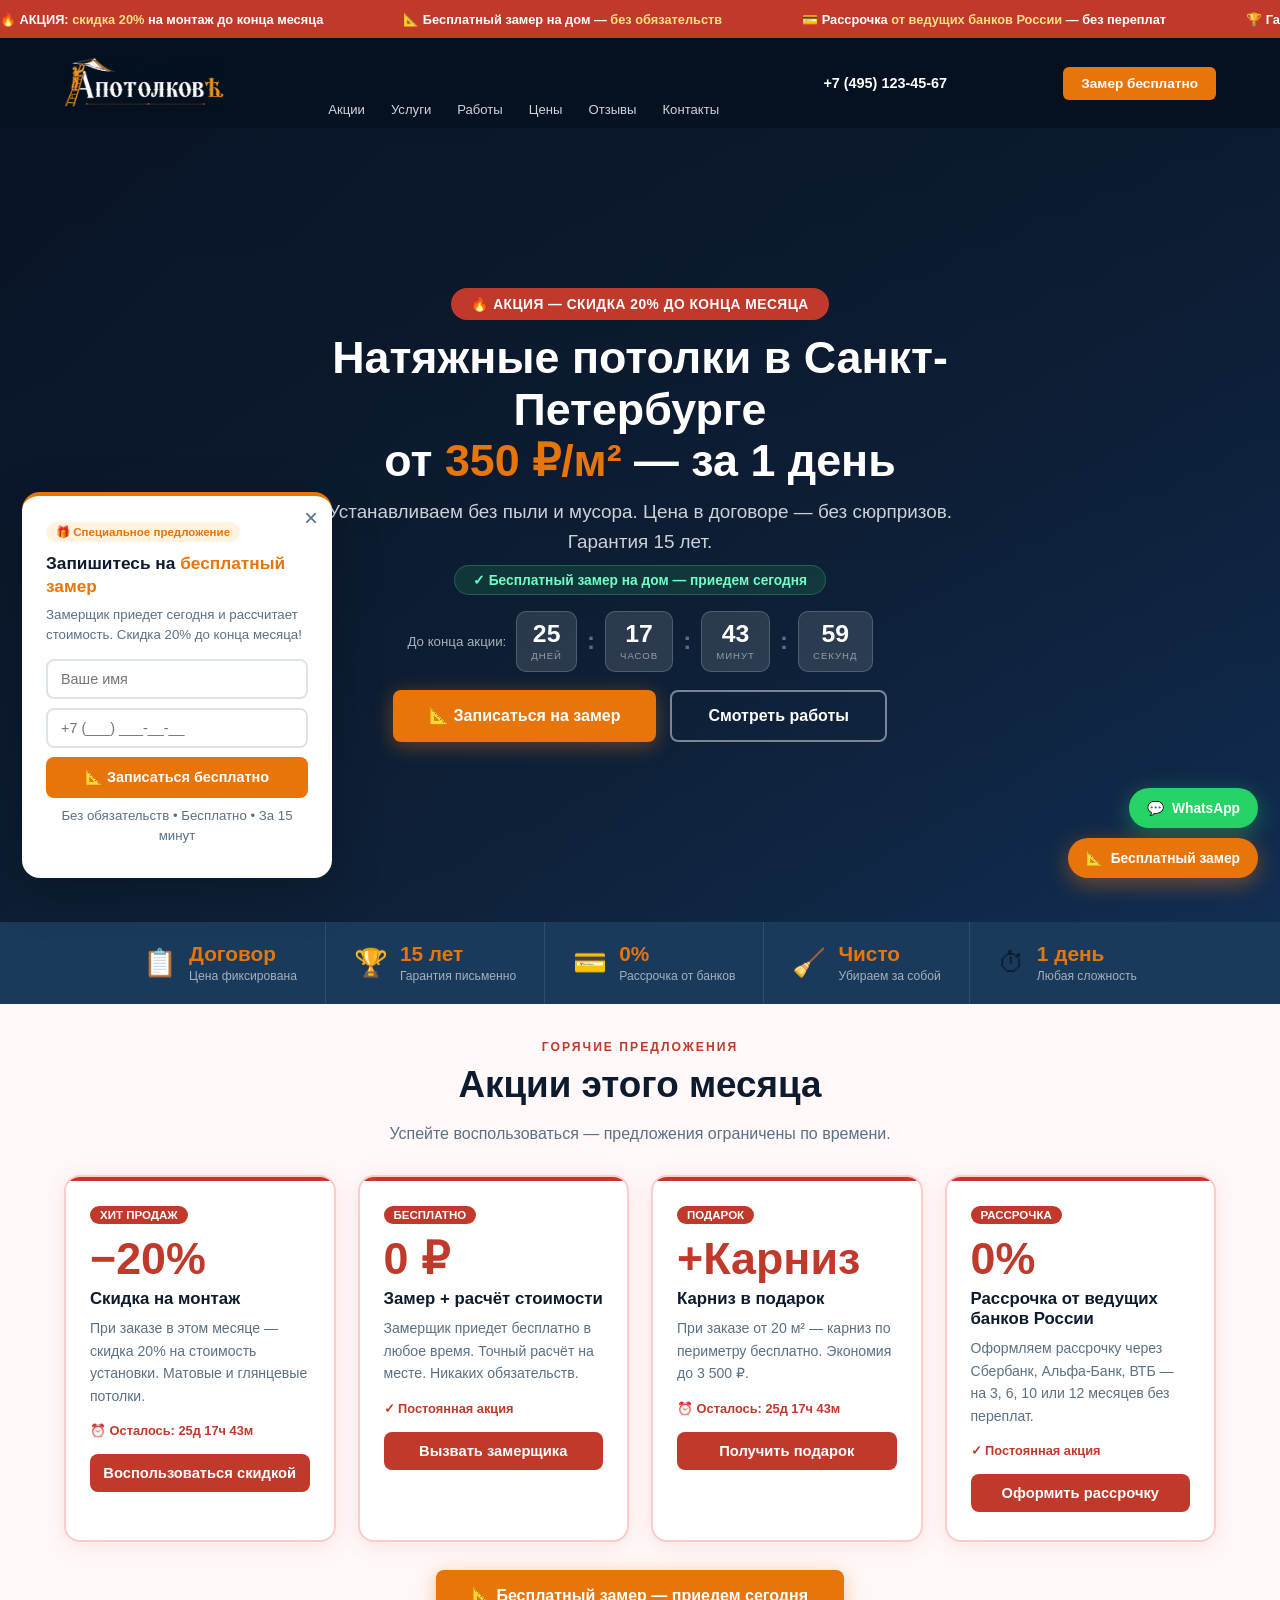
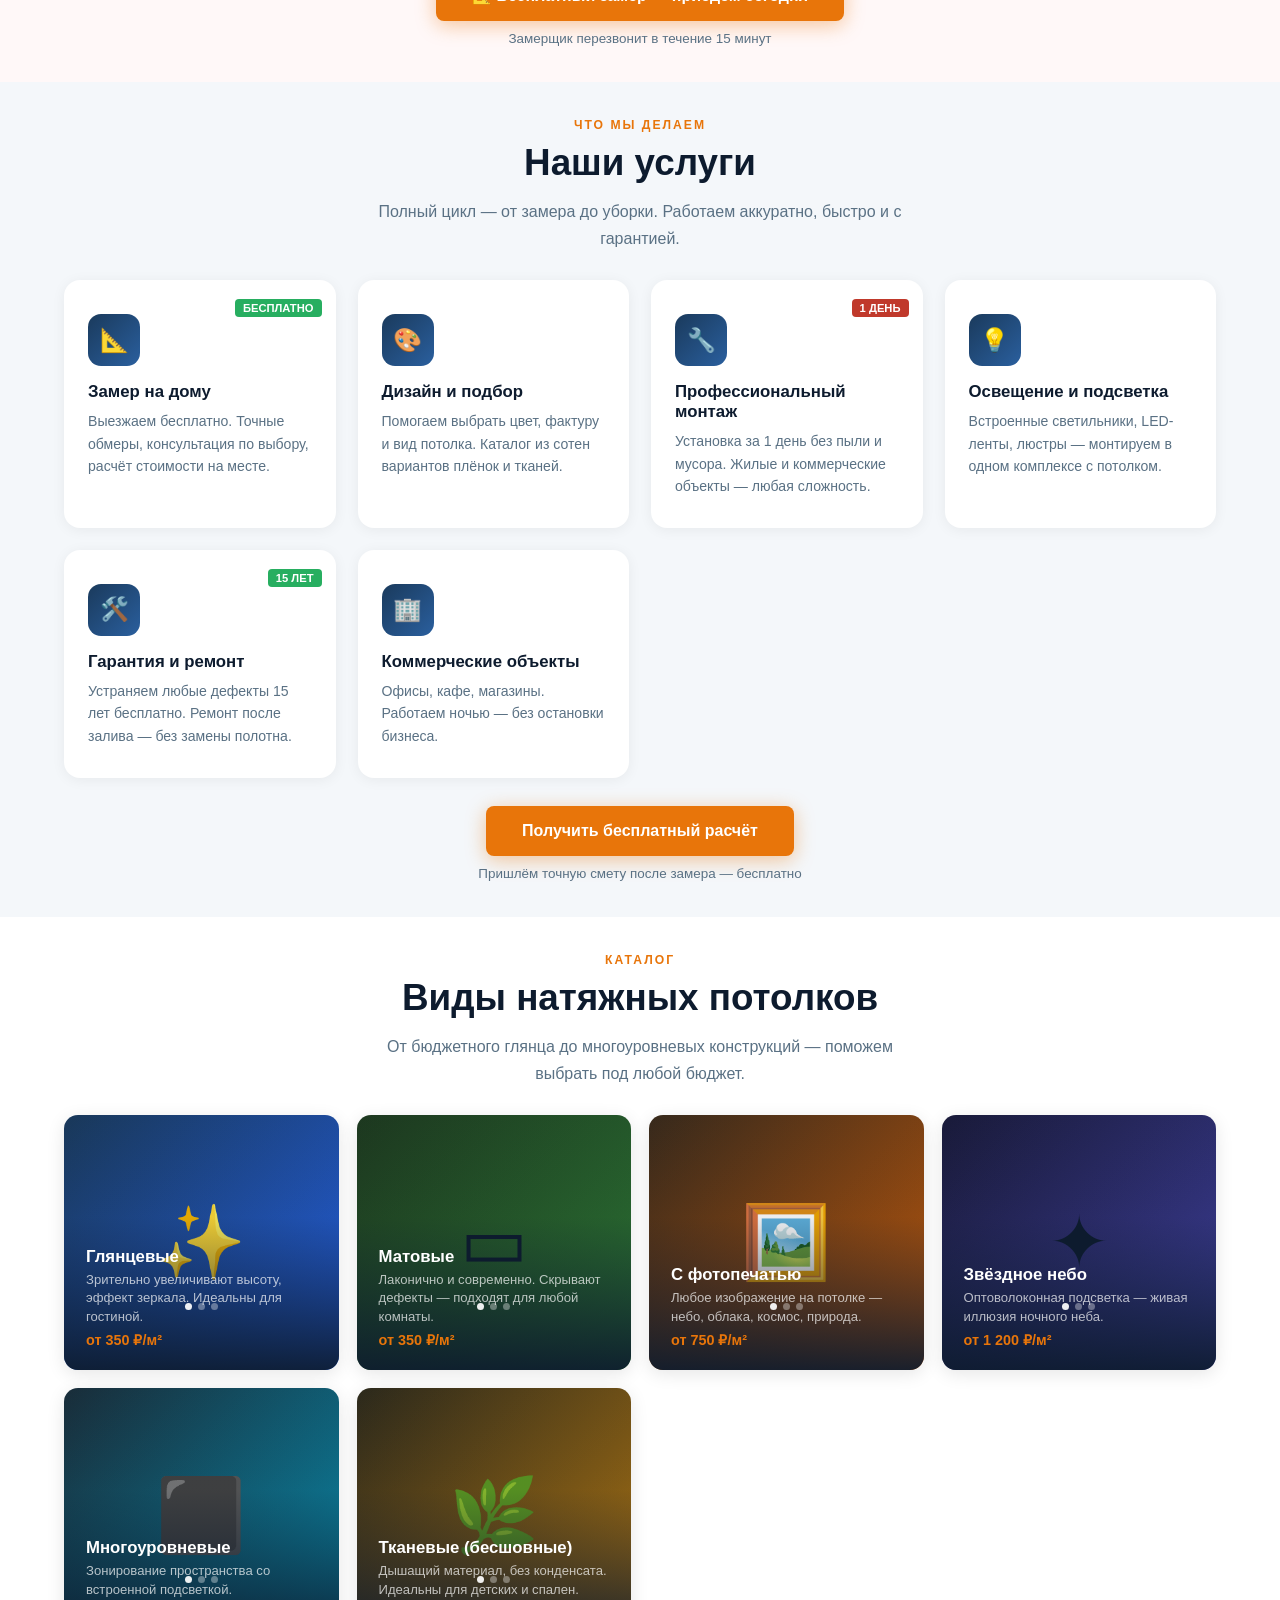
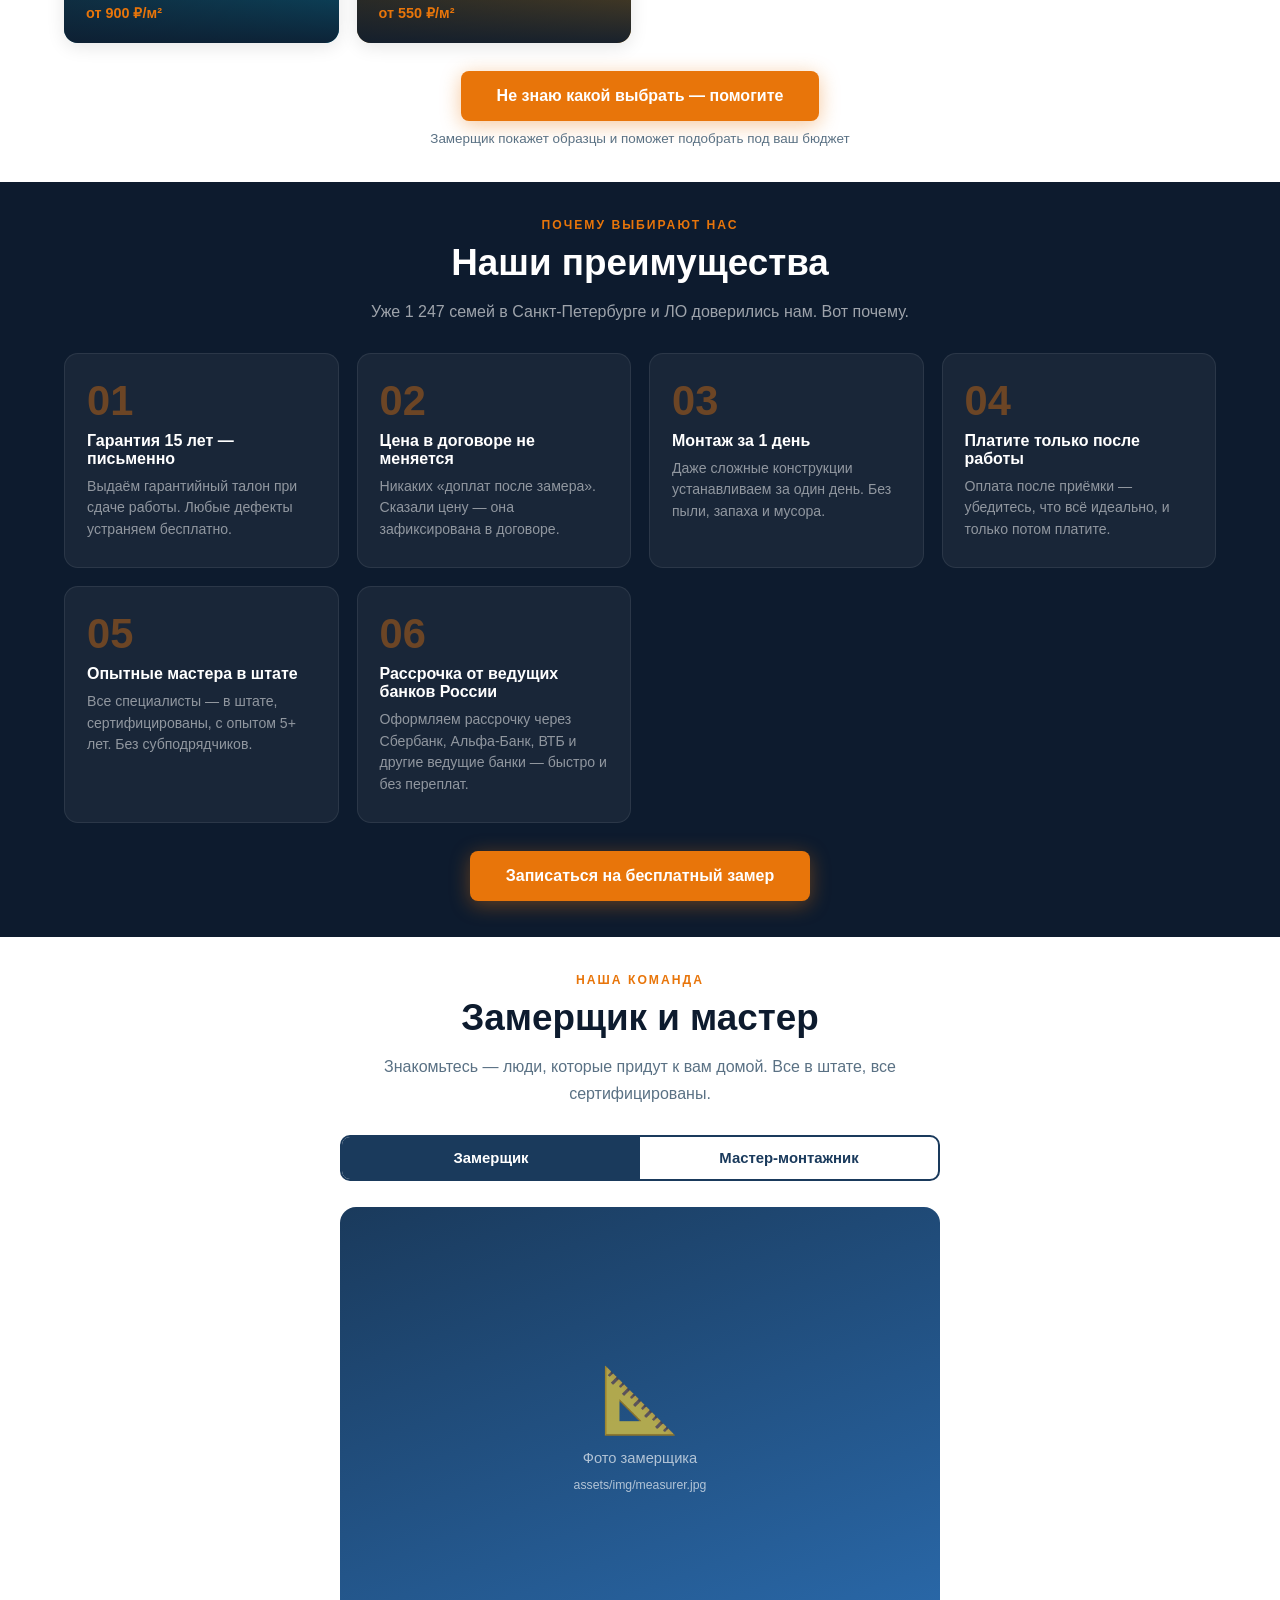
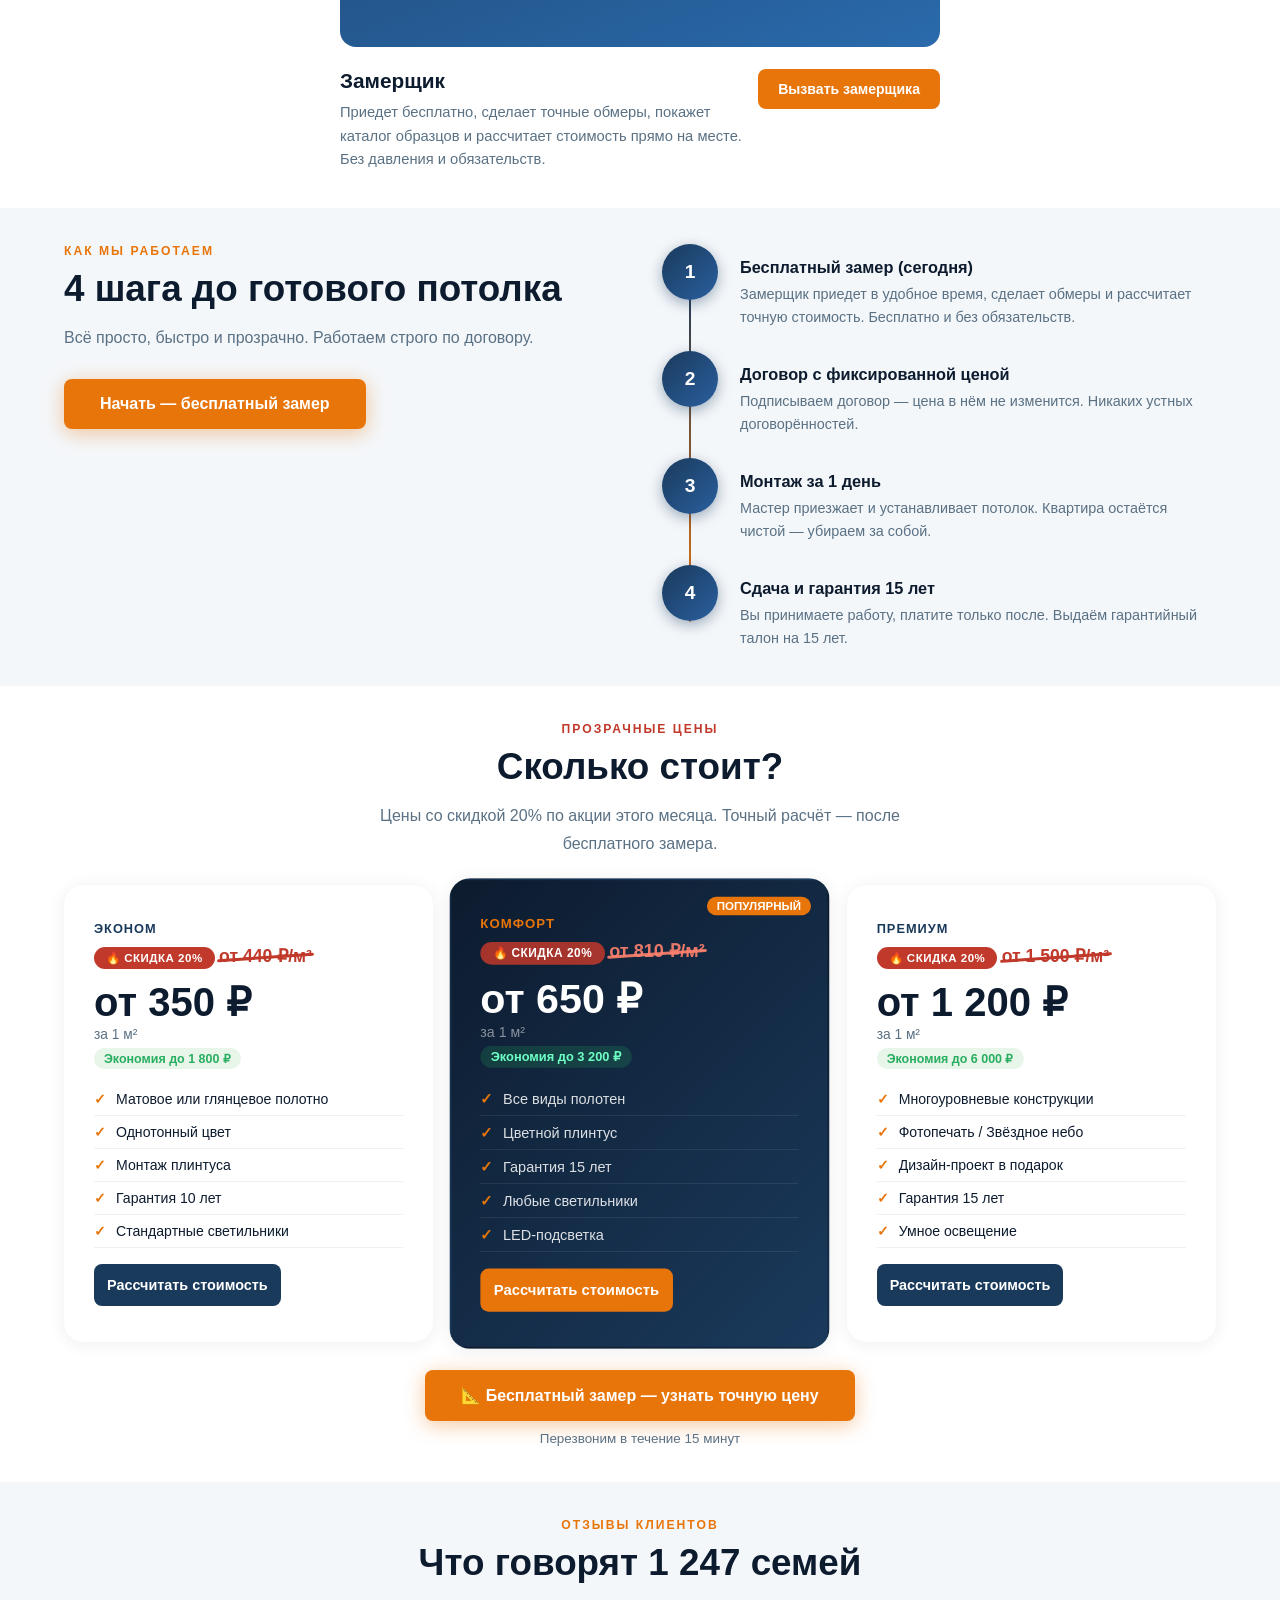
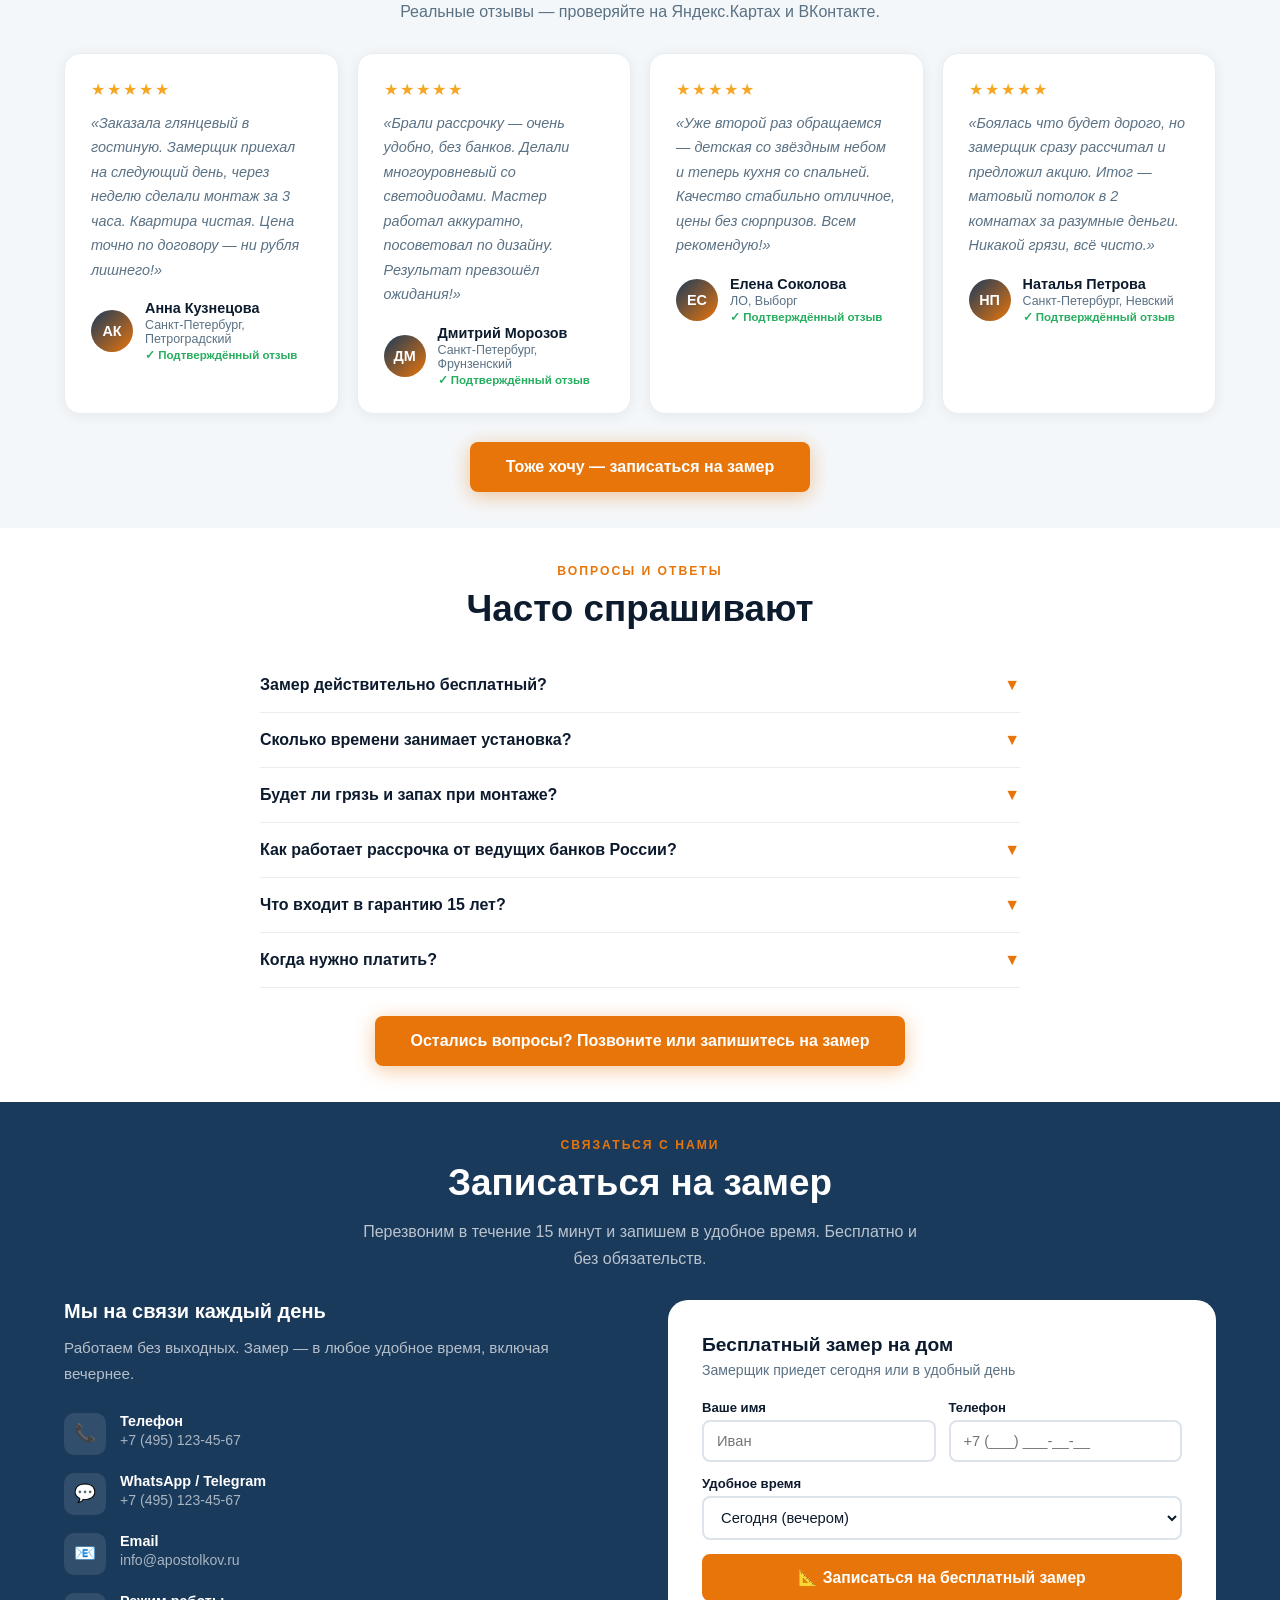
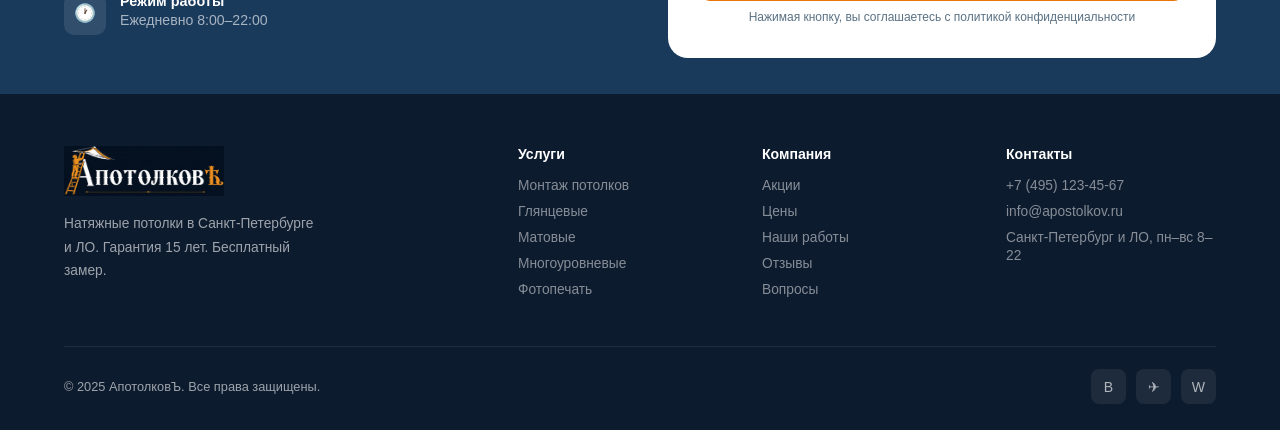
==== index.html @ 6d0f2978 "nomer" ====
<!DOCTYPE html>
<html lang="ru">
<head>
  <meta charset="UTF-8">
  <meta name="viewport" content="width=device-width, initial-scale=1.0">
  <title>АпотолковЪ — Натяжные потолки в Санкт-Петербурге от 350₽/м²</title>
  <meta name="description" content="Натяжные потолки в Санкт-Петербурге от 350₽/м². Бесплатный замер. Монтаж за 1 день. Гарантия 15 лет. Скидка 20% в этом месяце!">
  <link rel="stylesheet" href="css/style.css">
</head>
<body>

<!-- PROMO BAR -->
<div class="promo-bar">
  <div class="promo-ticker">
    <span style="white-space:nowrap">🔥 АКЦИЯ: <strong>скидка 20%</strong> на монтаж до конца месяца</span>
    <span style="white-space:nowrap">📐 Бесплатный замер на дом — <strong>без обязательств</strong></span>
    <span style="white-space:nowrap">💳 Рассрочка <strong>от ведущих банков России</strong> — без переплат</span>
    <span style="white-space:nowrap">🏆 Гарантия <strong>15 лет</strong> — письменно в договоре</span>
    <span style="white-space:nowrap">☎ <strong>+7 (495) 123-45-67</strong> — ежедневно 8:00–22:00</span>
    <span style="white-space:nowrap">🔥 АКЦИЯ: <strong>скидка 20%</strong> на монтаж до конца месяца</span>
    <span style="white-space:nowrap">📐 Бесплатный замер на дом — <strong>без обязательств</strong></span>
    <span style="white-space:nowrap">💳 Рассрочка <strong>от ведущих банков России</strong> — без переплат</span>
    <span style="white-space:nowrap">🏆 Гарантия <strong>15 лет</strong> — письменно в договоре</span>
    <span style="white-space:nowrap">☎ <strong>+7 (495) 123-45-67</strong> — ежедневно 8:00–22:00</span>
  </div>
</div>

<!-- NAV -->
<nav id="navbar">
  <a href="#" class="logo">
    <img src="assets/img/logo.png" alt="АпотолковЪ — Натяжные потолки" class="logo-img">
  </a>
  <ul id="nav-menu">
    <li><a href="#promos">Акции</a></li>
    <li><a href="#services">Услуги</a></li>
    <li><a href="#gallery">Работы</a></li>
    <li><a href="#pricing">Цены</a></li>
    <li><a href="#reviews">Отзывы</a></li>
    <li><a href="#contact">Контакты</a></li>
  </ul>
  <a href="tel:+74951234567" class="nav-phone" style="white-space:nowrap;flex-shrink:0;min-width:max-content">+7 (495) 123-45-67</a>
  <button class="nav-cta open-modal">Замер бесплатно</button>
  <div class="burger" onclick="toggleMenu()"><span></span><span></span><span></span></div>
</nav>

<!-- HERO -->
<section class="hero">
  <div class="hero-bg-img"></div>
  <div class="hero-overlay"></div>
  <div class="hero-content">
    <div class="promo-badge-hero">🔥 Акция — скидка 20% до конца месяца</div>
    <h1>Натяжные потолки в Санкт-Петербурге<br>от <span>350 ₽/м²</span> — за 1 день</h1>
    <p class="hero-sub">Устанавливаем без пыли и мусора. <span style="white-space:nowrap">Цена в договоре — без сюрпризов.</span> <span style="white-space:nowrap">Гарантия 15 лет.</span></p>
    <div class="hero-free">✓ Бесплатный замер на дом — приедем сегодня</div>
    <div class="countdown">
      <span class="countdown-lbl">До конца акции:</span>
      <div class="count-box"><span class="count-num cd-days">00</span><span class="count-lbl">дней</span></div>
      <span class="count-sep">:</span>
      <div class="count-box"><span class="count-num cd-hours">00</span><span class="count-lbl">часов</span></div>
      <span class="count-sep">:</span>
      <div class="count-box"><span class="count-num cd-mins">00</span><span class="count-lbl">минут</span></div>
      <span class="count-sep">:</span>
      <div class="count-box"><span class="count-num cd-secs">00</span><span class="count-lbl">секунд</span></div>
    </div>
    <div class="hero-btns">
      <button class="btn-primary open-modal">📐 Записаться на замер</button>
      <a href="#gallery" class="btn-outline">Смотреть работы</a>
    </div>
  </div>
</section>

<!-- TRUST BAR -->
<div class="trust-bar">
  <div class="trust-items">
    <div class="trust-item"><span class="trust-icon">📋</span><div><span class="trust-num">Договор</span><span class="trust-text">Цена фиксирована</span></div></div>
    <div class="trust-item"><span class="trust-icon">🏆</span><div><span class="trust-num">15 лет</span><span class="trust-text">Гарантия письменно</span></div></div>
    <div class="trust-item"><span class="trust-icon">💳</span><div><span class="trust-num">0%</span><span class="trust-text">Рассрочка от банков</span></div></div>
    <div class="trust-item"><span class="trust-icon">🧹</span><div><span class="trust-num">Чисто</span><span class="trust-text">Убираем за собой</span></div></div>
    <div class="trust-item"><span class="trust-icon">⏱</span><div><span class="trust-num">1 день</span><span class="trust-text">Любая сложность</span></div></div>
  </div>
</div>

<!-- PROMOTIONS -->
<section id="promos">
  <div class="center">
    <div class="section-tag red">Горячие предложения</div>
    <h2 class="section-title">Акции этого месяца</h2>
    <p class="section-sub">Успейте воспользоваться — предложения ограничены по времени.</p>
  </div>
  <div class="promos-grid">
    <div class="promo-card fade-in">
      <div class="promo-card-tag">Хит продаж</div>
      <div class="promo-discount">−20%</div>
      <h3>Скидка на монтаж</h3>
      <p>При заказе в этом месяце — скидка 20% на стоимость установки. Матовые и глянцевые потолки.</p>
      <div class="promo-deadline">⏰ Осталось: <span class="cd-days">--</span>д <span class="cd-hours">--</span>ч <span class="cd-mins">--</span>м</div>
      <button class="btn-promo open-modal">Воспользоваться скидкой</button>
    </div>
    <div class="promo-card fade-in">
      <div class="promo-card-tag">Бесплатно</div>
      <div class="promo-discount">0 ₽</div>
      <h3>Замер + расчёт стоимости</h3>
      <p>Замерщик приедет бесплатно в любое время. Точный расчёт на месте. Никаких обязательств.</p>
      <div class="promo-deadline">✓ Постоянная акция</div>
      <button class="btn-promo open-modal">Вызвать замерщика</button>
    </div>
    <div class="promo-card fade-in">
      <div class="promo-card-tag">Подарок</div>
      <div class="promo-discount">+Карниз</div>
      <h3>Карниз в подарок</h3>
      <p>При заказе от 20 м² — карниз по периметру бесплатно. Экономия до 3 500 ₽.</p>
      <div class="promo-deadline">⏰ Осталось: <span class="cd-days">--</span>д <span class="cd-hours">--</span>ч <span class="cd-mins">--</span>м</div>
      <button class="btn-promo open-modal">Получить подарок</button>
    </div>
    <div class="promo-card fade-in">
      <div class="promo-card-tag">Рассрочка</div>
      <div class="promo-discount">0%</div>
      <h3>Рассрочка от ведущих банков России</h3>
      <p>Оформляем рассрочку через Сбербанк, Альфа-Банк, ВТБ — на 3, 6, 10 или 12 месяцев без переплат.</p>
      <div class="promo-deadline">✓ Постоянная акция</div>
      <button class="btn-promo open-modal">Оформить рассрочку</button>
    </div>
  </div>
  <div class="section-cta">
    <button class="btn-primary open-modal">📐 Бесплатный замер — приедем сегодня</button>
    <p>Замерщик перезвонит в течение 15 минут</p>
  </div>
</section>

<!-- SERVICES -->
<section id="services">
  <div class="center">
    <div class="section-tag">Что мы делаем</div>
    <h2 class="section-title">Наши услуги</h2>
    <p class="section-sub">Полный цикл — от замера до уборки. Работаем аккуратно, быстро и с гарантией.</p>
  </div>
  <div class="services-grid">
    <div class="service-card fade-in">
      <div class="service-card-badge"><span class="badge badge-free">Бесплатно</span></div>
      <div class="service-icon">📐</div>
      <h3>Замер на дому</h3>
      <p>Выезжаем бесплатно. Точные обмеры, консультация по выбору, расчёт стоимости на месте.</p>
    </div>
    <div class="service-card fade-in">
      <div class="service-icon">🎨</div>
      <h3>Дизайн и подбор</h3>
      <p>Помогаем выбрать цвет, фактуру и вид потолка. Каталог из сотен вариантов плёнок и тканей.</p>
    </div>
    <div class="service-card fade-in">
      <div class="service-card-badge"><span class="badge badge-promo">1 день</span></div>
      <div class="service-icon">🔧</div>
      <h3>Профессиональный монтаж</h3>
      <p>Установка за 1 день без пыли и мусора. Жилые и коммерческие объекты — любая сложность.</p>
    </div>
    <div class="service-card fade-in">
      <div class="service-icon">💡</div>
      <h3>Освещение и подсветка</h3>
      <p>Встроенные светильники, LED-ленты, люстры — монтируем в одном комплексе с потолком.</p>
    </div>
    <div class="service-card fade-in">
      <div class="service-card-badge"><span class="badge badge-free">15 лет</span></div>
      <div class="service-icon">🛠️</div>
      <h3>Гарантия и ремонт</h3>
      <p>Устраняем любые дефекты 15 лет бесплатно. Ремонт после залива — без замены полотна.</p>
    </div>
    <div class="service-card fade-in">
      <div class="service-icon">🏢</div>
      <h3>Коммерческие объекты</h3>
      <p>Офисы, кафе, магазины. Работаем ночью — без остановки бизнеса.</p>
    </div>
  </div>
  <div class="section-cta">
    <button class="btn-primary open-modal">Получить бесплатный расчёт</button>
    <p>Пришлём точную смету после замера — бесплатно</p>
  </div>
</section>

<!-- TYPES -->
<section id="types">
  <div class="center">
    <div class="section-tag">Каталог</div>
    <h2 class="section-title">Виды натяжных потолков</h2>
    <p class="section-sub">От бюджетного глянца до многоуровневых конструкций — поможем выбрать под любой бюджет.</p>
  </div>
  <div class="types-grid">
    <div class="type-card tc1 fade-in">
      <div class="type-slides">
        <div class="type-slide active">
          <!-- <img src="assets/img/glossy-1.jpg" alt="Глянцевый потолок"> -->
          <span class="type-slide-emoji">✨</span>
        </div>
        <div class="type-slide">
          <!-- <img src="assets/img/glossy-2.jpg" alt="Глянцевый потолок"> -->
          <span class="type-slide-emoji">🪩</span>
        </div>
        <div class="type-slide">
          <!-- <img src="assets/img/glossy-3.jpg" alt="Глянцевый потолок"> -->
          <span class="type-slide-emoji">💎</span>
        </div>
      </div>
      <div class="type-dots"><span class="type-dot active"></span><span class="type-dot"></span><span class="type-dot"></span></div>
      <div class="type-overlay">
        <h3>Глянцевые</h3>
        <p>Зрительно увеличивают высоту, эффект зеркала. Идеальны для гостиной.</p>
        <span class="type-price">от 350 ₽/м²</span>
      </div>
    </div>
    <div class="type-card tc2 fade-in">
      <div class="type-slides">
        <div class="type-slide active">
          <!-- <img src="assets/img/matte-1.jpg" alt="Матовый потолок"> -->
          <span class="type-slide-emoji">▭</span>
        </div>
        <div class="type-slide">
          <!-- <img src="assets/img/matte-2.jpg" alt="Матовый потолок"> -->
          <span class="type-slide-emoji">◻️</span>
        </div>
        <div class="type-slide">
          <!-- <img src="assets/img/matte-3.jpg" alt="Матовый потолок"> -->
          <span class="type-slide-emoji">🔲</span>
        </div>
      </div>
      <div class="type-dots"><span class="type-dot active"></span><span class="type-dot"></span><span class="type-dot"></span></div>
      <div class="type-overlay">
        <h3>Матовые</h3>
        <p>Лаконично и современно. Скрывают дефекты — подходят для любой комнаты.</p>
        <span class="type-price">от 350 ₽/м²</span>
      </div>
    </div>
    <div class="type-card tc3 fade-in">
      <div class="type-slides">
        <div class="type-slide active">
          <!-- <img src="assets/img/photo-1.jpg" alt="Потолок с фотопечатью"> -->
          <span class="type-slide-emoji">🖼️</span>
        </div>
        <div class="type-slide">
          <!-- <img src="assets/img/photo-2.jpg" alt="Потолок с фотопечатью"> -->
          <span class="type-slide-emoji">🌅</span>
        </div>
        <div class="type-slide">
          <!-- <img src="assets/img/photo-3.jpg" alt="Потолок с фотопечатью"> -->
          <span class="type-slide-emoji">🌌</span>
        </div>
      </div>
      <div class="type-dots"><span class="type-dot active"></span><span class="type-dot"></span><span class="type-dot"></span></div>
      <div class="type-overlay">
        <h3>С фотопечатью</h3>
        <p>Любое изображение на потолке — небо, облака, космос, природа.</p>
        <span class="type-price">от 750 ₽/м²</span>
      </div>
    </div>
    <div class="type-card tc4 fade-in">
      <div class="type-slides">
        <div class="type-slide active">
          <!-- <img src="assets/img/stars-1.jpg" alt="Звёздное небо"> -->
          <span class="type-slide-emoji">✦</span>
        </div>
        <div class="type-slide">
          <!-- <img src="assets/img/stars-2.jpg" alt="Звёздное небо"> -->
          <span class="type-slide-emoji">🌟</span>
        </div>
        <div class="type-slide">
          <!-- <img src="assets/img/stars-3.jpg" alt="Звёздное небо"> -->
          <span class="type-slide-emoji">🌠</span>
        </div>
      </div>
      <div class="type-dots"><span class="type-dot active"></span><span class="type-dot"></span><span class="type-dot"></span></div>
      <div class="type-overlay">
        <h3>Звёздное небо</h3>
        <p>Оптоволоконная подсветка — живая иллюзия ночного неба.</p>
        <span class="type-price">от 1 200 ₽/м²</span>
      </div>
    </div>
    <div class="type-card tc5 fade-in">
      <div class="type-slides">
        <div class="type-slide active">
          <!-- <img src="assets/img/multi-1.jpg" alt="Многоуровневый потолок"> -->
          <span class="type-slide-emoji">⬛</span>
        </div>
        <div class="type-slide">
          <!-- <img src="assets/img/multi-2.jpg" alt="Многоуровневый потолок"> -->
          <span class="type-slide-emoji">🔷</span>
        </div>
        <div class="type-slide">
          <!-- <img src="assets/img/multi-3.jpg" alt="Многоуровневый потолок"> -->
          <span class="type-slide-emoji">💡</span>
        </div>
      </div>
      <div class="type-dots"><span class="type-dot active"></span><span class="type-dot"></span><span class="type-dot"></span></div>
      <div class="type-overlay">
        <h3>Многоуровневые</h3>
        <p>Зонирование пространства со встроенной подсветкой.</p>
        <span class="type-price">от 900 ₽/м²</span>
      </div>
    </div>
    <div class="type-card tc6 fade-in">
      <div class="type-slides">
        <div class="type-slide active">
          <!-- <img src="assets/img/fabric-1.jpg" alt="Тканевый потолок"> -->
          <span class="type-slide-emoji">🌿</span>
        </div>
        <div class="type-slide">
          <!-- <img src="assets/img/fabric-2.jpg" alt="Тканевый потолок"> -->
          <span class="type-slide-emoji">🍃</span>
        </div>
        <div class="type-slide">
          <!-- <img src="assets/img/fabric-3.jpg" alt="Тканевый потолок"> -->
          <span class="type-slide-emoji">☁️</span>
        </div>
      </div>
      <div class="type-dots"><span class="type-dot active"></span><span class="type-dot"></span><span class="type-dot"></span></div>
      <div class="type-overlay">
        <h3>Тканевые (бесшовные)</h3>
        <p>Дышащий материал, без конденсата. Идеальны для детских и спален.</p>
        <span class="type-price">от 550 ₽/м²</span>
      </div>
    </div>
  </div>
  <div class="section-cta">
    <button class="btn-primary open-modal">Не знаю какой выбрать — помогите</button>
    <p>Замерщик покажет образцы и поможет подобрать под ваш бюджет</p>
  </div>
</section>

<!-- WHY -->
<section id="why">
  <div class="center">
    <div class="section-tag">Почему выбирают нас</div>
    <h2 class="section-title">Наши преимущества</h2>
    <p class="section-sub">Уже 1 247 семей в Санкт-Петербурге и ЛО доверились нам. Вот почему.</p>
  </div>
  <div class="why-grid">
    <div class="why-item fade-in">
      <div class="why-num">01</div>
      <h3>Гарантия 15 лет — письменно</h3>
      <p>Выдаём гарантийный талон при сдаче работы. Любые дефекты устраняем бесплатно.</p>
    </div>
    <div class="why-item fade-in">
      <div class="why-num">02</div>
      <h3>Цена в договоре не меняется</h3>
      <p>Никаких «доплат после замера». Сказали цену — она зафиксирована в договоре.</p>
    </div>
    <div class="why-item fade-in">
      <div class="why-num">03</div>
      <h3>Монтаж за 1 день</h3>
      <p>Даже сложные конструкции устанавливаем за один день. Без пыли, запаха и мусора.</p>
    </div>
    <div class="why-item fade-in">
      <div class="why-num">04</div>
      <h3>Платите только после работы</h3>
      <p>Оплата после приёмки — убедитесь, что всё идеально, и только потом платите.</p>
    </div>
    <div class="why-item fade-in">
      <div class="why-num">05</div>
      <h3>Опытные мастера в штате</h3>
      <p>Все специалисты — в штате, сертифицированы, с опытом 5+ лет. Без субподрядчиков.</p>
    </div>
    <div class="why-item fade-in">
      <div class="why-num">06</div>
      <h3>Рассрочка от ведущих банков России</h3>
      <p>Оформляем рассрочку через Сбербанк, Альфа-Банк, ВТБ и другие ведущие банки — быстро и без переплат.</p>
    </div>
  </div>
  <div class="section-cta">
    <button class="btn-primary open-modal" style="background:var(--accent)">Записаться на бесплатный замер</button>
  </div>
</section>

<!-- TEAM -->
<section id="specialists">
  <div class="center">
    <div class="section-tag">Наша команда</div>
    <h2 class="section-title">Замерщик и мастер</h2>
    <p class="section-sub">Знакомьтесь — люди, которые придут к вам домой. Все в штате, все сертифицированы.</p>
  </div>
  <div class="spec-wrapper">
    <div class="spec-tabs">
      <button class="spec-tab active" onclick="showSpec(0)">Замерщик</button>
      <button class="spec-tab" onclick="showSpec(1)">Мастер-монтажник</button>
    </div>
    <div class="spec-card active">
      <div class="spec-photo">
        <!-- <img src="assets/img/measurer.jpg" alt="Замерщик"> -->
        <div class="spec-ph msr"><em>📐</em>Фото замерщика<br><small>assets/img/measurer.jpg</small></div>
      </div>
      <div class="spec-bottom">
        <div>
          <h3>Замерщик</h3>
          <p>Приедет бесплатно, сделает точные обмеры, покажет каталог образцов и рассчитает стоимость прямо на месте. Без давления и обязательств.</p>
        </div>
        <button class="btn-spec open-modal">Вызвать замерщика</button>
      </div>
    </div>
    <div class="spec-card">
      <div class="spec-photo">
        <!-- <img src="assets/img/master.jpg" alt="Мастер-монтажник"> -->
        <div class="spec-ph mst"><em>🔧</em>Фото мастера<br><small>assets/img/master.jpg</small></div>
      </div>
      <div class="spec-bottom">
        <div>
          <h3>Мастер-монтажник</h3>
          <p>Устанавливает потолок за 1–3 часа. Работает чисто — без пыли и мусора. Опыт 5+ лет, сертификат производителя. Оплата только после вашей приёмки.</p>
        </div>
        <button class="btn-spec open-modal">Записаться на монтаж</button>
      </div>
    </div>
  </div>
</section>

<!-- PROCESS -->
<section id="process">
  <div class="process-grid">
    <div>
      <div class="section-tag">Как мы работаем</div>
      <h2 class="section-title">4 шага до готового потолка</h2>
      <p class="section-sub">Всё просто, быстро и прозрачно. Работаем строго по договору.</p>
      <div style="margin-top:28px">
        <button class="btn-primary open-modal">Начать — бесплатный замер</button>
      </div>
    </div>
    <div class="process-steps">
      <div class="step fade-in">
        <div class="step-num">1</div>
        <div class="step-content">
          <h3>Бесплатный замер (сегодня)</h3>
          <p>Замерщик приедет в удобное время, сделает обмеры и рассчитает точную стоимость. Бесплатно и без обязательств.</p>
        </div>
      </div>
      <div class="step fade-in">
        <div class="step-num">2</div>
        <div class="step-content">
          <h3>Договор с фиксированной ценой</h3>
          <p>Подписываем договор — цена в нём не изменится. Никаких устных договорённостей.</p>
        </div>
      </div>
      <div class="step fade-in">
        <div class="step-num">3</div>
        <div class="step-content">
          <h3>Монтаж за 1 день</h3>
          <p>Мастер приезжает и устанавливает потолок. Квартира остаётся чистой — убираем за собой.</p>
        </div>
      </div>
      <div class="step fade-in">
        <div class="step-num">4</div>
        <div class="step-content">
          <h3>Сдача и гарантия 15 лет</h3>
          <p>Вы принимаете работу, платите только после. Выдаём гарантийный талон на 15 лет.</p>
        </div>
      </div>
    </div>
  </div>
</section>

<!-- PRICING -->
<section id="pricing">
  <div class="center">
    <div class="section-tag red">Прозрачные цены</div>
    <h2 class="section-title">Сколько стоит?</h2>
    <p class="section-sub">Цены со скидкой 20% по акции этого месяца. Точный расчёт — после бесплатного замера.</p>
  </div>
  <div class="pricing-grid">
    <div class="price-card fade-in">
      <div class="price-plan">Эконом</div>
      <div class="sale-ribbon">🔥 Скидка 20%</div>
      <div class="price-old">от 440 ₽/м²</div>
      <div class="price-amount">от 350 ₽</div>
      <div class="price-unit">за 1 м²</div>
      <div class="price-save">Экономия до 1 800 ₽</div>
      <ul class="price-features">
        <li>Матовое или глянцевое полотно</li>
        <li>Однотонный цвет</li>
        <li>Монтаж плинтуса</li>
        <li>Гарантия 10 лет</li>
        <li>Стандартные светильники</li>
      </ul>
      <button class="btn-price open-modal">Рассчитать стоимость</button>
    </div>
    <div class="price-card featured fade-in">
      <div class="featured-badge">Популярный</div>
      <div class="price-plan">Комфорт</div>
      <div class="sale-ribbon">🔥 Скидка 20%</div>
      <div class="price-old">от 810 ₽/м²</div>
      <div class="price-amount">от 650 ₽</div>
      <div class="price-unit">за 1 м²</div>
      <div class="price-save">Экономия до 3 200 ₽</div>
      <ul class="price-features">
        <li>Все виды полотен</li>
        <li>Цветной плинтус</li>
        <li>Гарантия 15 лет</li>
        <li>Любые светильники</li>
        <li>LED-подсветка</li>
      </ul>
      <button class="btn-price open-modal">Рассчитать стоимость</button>
    </div>
    <div class="price-card fade-in">
      <div class="price-plan">Премиум</div>
      <div class="sale-ribbon">🔥 Скидка 20%</div>
      <div class="price-old">от 1 500 ₽/м²</div>
      <div class="price-amount">от 1 200 ₽</div>
      <div class="price-unit">за 1 м²</div>
      <div class="price-save">Экономия до 6 000 ₽</div>
      <ul class="price-features">
        <li>Многоуровневые конструкции</li>
        <li>Фотопечать / Звёздное небо</li>
        <li>Дизайн-проект в подарок</li>
        <li>Гарантия 15 лет</li>
        <li>Умное освещение</li>
      </ul>
      <button class="btn-price open-modal">Рассчитать стоимость</button>
    </div>
  </div>
  <div class="section-cta">
    <button class="btn-primary open-modal">📐 Бесплатный замер — узнать точную цену</button>
    <p>Перезвоним в течение 15 минут</p>
  </div>
</section>

<!-- REVIEWS -->
<section id="reviews">
  <div class="center">
    <div class="section-tag">Отзывы клиентов</div>
    <h2 class="section-title">Что говорят 1 247 семей</h2>
    <p class="section-sub">Реальные отзывы — проверяйте на Яндекс.Картах и ВКонтакте.</p>
  </div>
  <div class="reviews-grid">
    <div class="review-card fade-in">
      <div class="stars">★★★★★</div>
      <p class="review-text">«Заказала глянцевый в гостиную. Замерщик приехал на следующий день, через неделю сделали монтаж за 3 часа. Квартира чистая. Цена точно по договору — ни рубля лишнего!»</p>
      <div class="reviewer">
        <div class="reviewer-avatar">АК</div>
        <div>
          <div class="reviewer-name">Анна Кузнецова</div>
          <div class="reviewer-loc">Санкт-Петербург, Петроградский</div>
          <div class="review-src">✓ Подтверждённый отзыв</div>
        </div>
      </div>
    </div>
    <div class="review-card fade-in">
      <div class="stars">★★★★★</div>
      <p class="review-text">«Брали рассрочку — очень удобно, без банков. Делали многоуровневый со светодиодами. Мастер работал аккуратно, посоветовал по дизайну. Результат превзошёл ожидания!»</p>
      <div class="reviewer">
        <div class="reviewer-avatar">ДМ</div>
        <div>
          <div class="reviewer-name">Дмитрий Морозов</div>
          <div class="reviewer-loc">Санкт-Петербург, Фрунзенский</div>
          <div class="review-src">✓ Подтверждённый отзыв</div>
        </div>
      </div>
    </div>
    <div class="review-card fade-in">
      <div class="stars">★★★★★</div>
      <p class="review-text">«Уже второй раз обращаемся — детская со звёздным небом и теперь кухня со спальней. Качество стабильно отличное, цены без сюрпризов. Всем рекомендую!»</p>
      <div class="reviewer">
        <div class="reviewer-avatar">ЕС</div>
        <div>
          <div class="reviewer-name">Елена Соколова</div>
          <div class="reviewer-loc">ЛО, Выборг</div>
          <div class="review-src">✓ Подтверждённый отзыв</div>
        </div>
      </div>
    </div>
    <div class="review-card fade-in">
      <div class="stars">★★★★★</div>
      <p class="review-text">«Боялась что будет дорого, но замерщик сразу рассчитал и предложил акцию. Итог — матовый потолок в 2 комнатах за разумные деньги. Никакой грязи, всё чисто.»</p>
      <div class="reviewer">
        <div class="reviewer-avatar">НП</div>
        <div>
          <div class="reviewer-name">Наталья Петрова</div>
          <div class="reviewer-loc">Санкт-Петербург, Невский</div>
          <div class="review-src">✓ Подтверждённый отзыв</div>
        </div>
      </div>
    </div>
  </div>
  <div class="section-cta">
    <button class="btn-primary open-modal">Тоже хочу — записаться на замер</button>
  </div>
</section>

<!-- FAQ -->
<section id="faq">
  <div class="center">
    <div class="section-tag">Вопросы и ответы</div>
    <h2 class="section-title">Часто спрашивают</h2>
  </div>
  <div class="faq-list">
    <div class="faq-item">
      <button class="faq-q">Замер действительно бесплатный? <span class="faq-arrow">▼</span></button>
      <div class="faq-a">Да, замер абсолютно бесплатный и ни к чему не обязывает. Замерщик приедет, сделает обмеры, покажет образцы и рассчитает стоимость. Если вам не подойдёт цена или вы передумаете — всё нормально, никаких обязательств.</div>
    </div>
    <div class="faq-item">
      <button class="faq-q">Сколько времени занимает установка? <span class="faq-arrow">▼</span></button>
      <div class="faq-a">Стандартная комната 15–20 м² — 1–2 часа. Сложные конструкции, несколько комнат — 1 рабочий день. Мы никогда не уходим, не закончив работу.</div>
    </div>
    <div class="faq-item">
      <button class="faq-q">Будет ли грязь и запах при монтаже? <span class="faq-arrow">▼</span></button>
      <div class="faq-a">Нет. Мы используем тепловую пушку для натяжения полотна — без пыли, стружки и строительного мусора. После монтажа убираем за собой. Запах от горячего воздуха уходит в течение 30–60 минут.</div>
    </div>
    <div class="faq-item">
      <button class="faq-q">Как работает рассрочка от ведущих банков России? <span class="faq-arrow">▼</span></button>
      <div class="faq-a">Мы работаем с ведущими банками России — Сбербанком, Альфа-Банком, ВТБ и другими. Рассрочка оформляется прямо у нас в офисе или через мобильное приложение банка: вы выбираете срок (3, 6, 10 или 12 месяцев), подписываете документы — и потолок устанавливается в тот же день. Никаких первоначальных взносов и скрытых комиссий: сумма договора делится на равные ежемесячные платежи без переплат.</div>
    </div>
    <div class="faq-item">
      <button class="faq-q">Что входит в гарантию 15 лет? <span class="faq-arrow">▼</span></button>
      <div class="faq-a">Гарантия покрывает любые дефекты полотна и монтажа: провисание, изменение цвета, проблемы с багетом. Если зальют соседи — восстановим потолок бесплатно или с минимальной доплатой. Всё фиксируется в письменном гарантийном талоне.</div>
    </div>
    <div class="faq-item">
      <button class="faq-q">Когда нужно платить? <span class="faq-arrow">▼</span></button>
      <div class="faq-a">Предоплата — только после подписания договора и согласования всех деталей. Финальный расчёт — после того как вы примете работу и убедитесь, что всё идеально. Мы не уходим, пока вы не довольны результатом.</div>
    </div>
  </div>
  <div class="section-cta">
    <button class="btn-primary open-modal">Остались вопросы? Позвоните или запишитесь на замер</button>
  </div>
</section>

<!-- CONTACT -->
<section id="contact">
  <div class="center">
    <div class="section-tag">Связаться с нами</div>
    <h2 class="section-title">Записаться на замер</h2>
    <p class="section-sub">Перезвоним в течение 15 минут и запишем в удобное время. Бесплатно и без обязательств.</p>
  </div>
  <div class="contact-wrapper">
    <div class="contact-info">
      <h3>Мы на связи каждый день</h3>
      <p>Работаем без выходных. Замер — в любое удобное время, включая вечернее.</p>
      <div class="contact-item">
        <div class="contact-icon">📞</div>
        <div>
          <strong>Телефон</strong>
          <span>+7 (495) 123-45-67</span>
        </div>
      </div>
      <div class="contact-item">
        <div class="contact-icon">💬</div>
        <div>
          <strong>WhatsApp / Telegram</strong>
          <span>+7 (495) 123-45-67</span>
        </div>
      </div>
      <div class="contact-item">
        <div class="contact-icon">📧</div>
        <div>
          <strong>Email</strong>
          <span>info@apostolkov.ru</span>
        </div>
      </div>
      <div class="contact-item">
        <div class="contact-icon">🕐</div>
        <div>
          <strong>Режим работы</strong>
          <span>Ежедневно 8:00–22:00</span>
        </div>
      </div>
    </div>
    <div class="contact-form-box">
      <h3>Бесплатный замер на дом</h3>
      <p>Замерщик приедет сегодня или в удобный день</p>
      <form id="lead-form" onsubmit="submitForm(event)">
        <div class="form-row">
          <div class="form-group">
            <label>Ваше имя</label>
            <input type="text" placeholder="Иван" required>
          </div>
          <div class="form-group">
            <label>Телефон</label>
            <input type="tel" placeholder="+7 (___) ___-__-__" required>
          </div>
        </div>
        <div class="form-group">
          <label>Удобное время</label>
          <select>
            <option>Сегодня (вечером)</option>
            <option>Завтра (утром)</option>
            <option>Завтра (вечером)</option>
            <option>В выходной день</option>
          </select>
        </div>
        <button type="submit" class="btn-submit">📐 Записаться на бесплатный замер</button>
        <p class="form-note">Нажимая кнопку, вы соглашаетесь с политикой конфиденциальности</p>
        <div class="success-msg" id="success-msg">✓ Заявка принята! Перезвоним в течение 15 минут.</div>
      </form>
    </div>
  </div>
</section>

<!-- FOOTER -->
<footer>
  <div class="footer-grid">
    <div class="footer-brand">
      <a href="#" class="logo">
        <img src="assets/img/logo.png" alt="АпотолковЪ — Натяжные потолки" class="logo-img logo-img--footer">
      </a>
      <p>Натяжные потолки в Санкт-Петербурге и ЛО. Гарантия 15 лет. Бесплатный замер.</p>
    </div>
    <div class="footer-col">
      <h4>Услуги</h4>
      <ul>
        <li><a href="#services">Монтаж потолков</a></li>
        <li><a href="#types">Глянцевые</a></li>
        <li><a href="#types">Матовые</a></li>
        <li><a href="#types">Многоуровневые</a></li>
        <li><a href="#types">Фотопечать</a></li>
      </ul>
    </div>
    <div class="footer-col">
      <h4>Компания</h4>
      <ul>
        <li><a href="#promos">Акции</a></li>
        <li><a href="#pricing">Цены</a></li>
        <li><a href="#gallery">Наши работы</a></li>
        <li><a href="#reviews">Отзывы</a></li>
        <li><a href="#faq">Вопросы</a></li>
      </ul>
    </div>
    <div class="footer-col">
      <h4>Контакты</h4>
      <ul>
        <li><a href="tel:+74951234567">+7 (495) 123-45-67</a></li>
        <li><a href="mailto:info@apostolkov.ru">info@apostolkov.ru</a></li>
        <li><a href="#">Санкт-Петербург и ЛО, пн–вс 8–22</a></li>
      </ul>
    </div>
  </div>
  <div class="footer-bottom">
    <p>© 2025 АпотолковЪ. Все права защищены.</p>
    <div class="footer-socials">
      <a href="#" class="social-btn" title="ВКонтакте">В</a>
      <a href="#" class="social-btn" title="Telegram">✈</a>
      <a href="#" class="social-btn" title="WhatsApp">W</a>
    </div>
  </div>
</footer>

<!-- MODAL -->
<div class="modal-overlay" id="modal">
  <div class="modal-box">
    <button class="modal-close" onclick="closeModal()">×</button>
    <div class="modal-promo">🔥 Акция — скидка 20%</div>
    <h3>Бесплатный замер на дом</h3>
    <p>Замерщик приедет в удобное время, сделает обмеры и рассчитает стоимость. Без обязательств.</p>
    <div class="modal-chips">
      <span>✓ Бесплатно</span>
      <span>✓ За 30 минут</span>
      <span>✓ Без обязательств</span>
    </div>
    <form class="modal-form" id="modal-form" onsubmit="submitModal(event)">
      <div class="form-group">
        <label>Ваше имя</label>
        <input type="text" placeholder="Иван" required>
      </div>
      <div class="form-group">
        <label>Телефон</label>
        <input type="tel" placeholder="+7 (___) ___-__-__" required>
      </div>
      <button type="submit" class="btn-modal-submit" id="modal-submit">Записаться на замер</button>
    </form>
    <div class="modal-success" id="modal-success">
      <h4>✓ Заявка принята!</h4>
      <p>Перезвоним в течение 15 минут и запишем на удобное время.</p>
    </div>
    <p class="modal-note">Нажимая кнопку, вы соглашаетесь с политикой конфиденциальности</p>
  </div>
</div>

<!-- AUTO POPUP -->
<div class="auto-popup" id="auto-popup">
  <button class="auto-popup-close" onclick="closeAutoPopup()">×</button>
  <div class="auto-popup-badge">🎁 Специальное предложение</div>
  <h3>Запишитесь на <span>бесплатный замер</span></h3>
  <p>Замерщик приедет сегодня и рассчитает стоимость. Скидка 20% до конца месяца!</p>
  <form class="auto-popup-form" onsubmit="submitAutoPopup(event)">
    <input type="text" placeholder="Ваше имя" required>
    <input type="tel" placeholder="+7 (___) ___-__-__" required>
    <button type="submit" class="auto-popup-btn">📐 Записаться бесплатно</button>
  </form>
  <div class="auto-popup-success" id="auto-popup-success">✓ Заявка принята! Перезвоним за 15 минут.</div>
  <p class="auto-popup-note">Без обязательств • Бесплатно • За 15 минут</p>
</div>

<!-- FLOATING BUTTONS -->
<div class="float-wrap">
  <a href="https://wa.me/74951234567" class="float-btn float-wa" target="_blank">
    <span>💬</span><span class="float-label">WhatsApp</span>
  </a>
  <button class="float-btn float-measure open-modal">
    <span>📐</span><span class="float-label">Бесплатный замер</span>
  </button>
</div>

<script src="js/main.js"></script>
</body>
</html>
---- css/style.css ----
:root {
  --primary: #1a3a5c;
  --accent:  #e8750a;
  --promo:   #c0392b;
  --green:   #27ae60;
  --dark:    #0d1b2e;
  --light:   #f4f7fa;
  --gray:    #5a7184;
  --white:   #ffffff;
}
* { margin: 0; padding: 0; box-sizing: border-box; }
html { scroll-behavior: smooth; }
body { font-family: 'Segoe UI', Arial, sans-serif; color: var(--dark); background: var(--white); padding-top: 128px; }

/* PROMO BAR */
.promo-bar {
  position: fixed; top: 0; left: 0; right: 0; z-index: 1001;
  height: 38px; background: var(--promo); overflow: hidden; display: flex; align-items: center;
}
.promo-ticker { display: flex; gap: 80px; white-space: nowrap; animation: ticker 40s linear infinite; }
.promo-ticker span { font-size: 0.8rem; font-weight: 600; color: var(--white); white-space: nowrap; flex-shrink: 0; }
.promo-ticker span strong { color: #ffe082; }
@keyframes ticker { from { transform: translateX(0); } to { transform: translateX(-50%); } }

/* NAV */
nav {
  position: fixed; top: 38px; left: 0; right: 0; z-index: 1000;
  background: #051120;
  display: flex; align-items: center; justify-content: space-between;
  padding: 0 5%; height: 90px;
}
.logo { display: flex; align-items: center; text-decoration: none; line-height: 0; align-self: stretch; }
.logo-img { height: 90px; width: auto; display: block; max-width: 160px; object-fit: contain; }
.logo-img--footer { height: 50px; }
nav ul { list-style: none; display: flex; gap: 26px; align-self: flex-end; padding-bottom: 10px; }
nav ul li a { color: rgba(255,255,255,0.82); text-decoration: none; font-size: 0.82rem; font-weight: 500; transition: color .2s; }
nav ul li a:hover { color: var(--accent); }
.nav-phone { color: var(--white); font-weight: 700; text-decoration: none; font-size: 0.9rem; white-space: nowrap; flex-shrink: 0; }
.nav-phone:hover { color: var(--accent); }
.nav-cta {
  background: var(--accent); color: var(--white); padding: 9px 18px;
  border-radius: 6px; font-weight: 700; text-decoration: none; font-size: 0.85rem;
  border: none; cursor: pointer; font-family: inherit; transition: background .2s; margin-left: 12px;
}
.nav-cta:hover { background: #c9680a; }
.burger { display: none; flex-direction: column; gap: 5px; cursor: pointer; }
.burger span { width: 24px; height: 2px; background: var(--white); border-radius: 2px; }

/* MODAL */
.modal-overlay {
  display: none; position: fixed; inset: 0; z-index: 2000;
  background: rgba(0,0,0,0.65); backdrop-filter: blur(4px);
  align-items: center; justify-content: center; padding: 20px;
}
.modal-overlay.open { display: flex; }
.modal-box {
  background: var(--white); border-radius: 20px; padding: 40px 36px;
  max-width: 440px; width: 100%; position: relative;
  box-shadow: 0 20px 60px rgba(0,0,0,0.35);
}
.modal-close {
  position: absolute; top: 14px; right: 18px; background: none; border: none;
  font-size: 1.7rem; cursor: pointer; color: var(--gray); line-height: 1;
}
.modal-close:hover { color: var(--dark); }
.modal-promo { display: inline-block; background: var(--promo); color: var(--white); font-size: 0.72rem; font-weight: 700; padding: 4px 12px; border-radius: 20px; text-transform: uppercase; margin-bottom: 14px; }
.modal-box h3 { font-size: 1.45rem; font-weight: 800; margin-bottom: 6px; }
.modal-box > p { color: var(--gray); font-size: 0.92rem; margin-bottom: 20px; line-height: 1.5; }
.modal-chips { display: flex; gap: 8px; flex-wrap: wrap; margin-bottom: 22px; }
.modal-chips span { background: #e8f5e9; color: var(--green); font-size: 0.8rem; font-weight: 700; padding: 5px 12px; border-radius: 20px; }
.modal-form .form-group { margin-bottom: 14px; }
.modal-form label { display: block; font-size: 0.84rem; font-weight: 600; margin-bottom: 5px; }
.modal-form input {
  width: 100%; padding: 12px 14px; border: 2px solid #dde3ea; border-radius: 8px;
  font-size: 0.95rem; font-family: inherit; outline: none; color: var(--dark); transition: border-color .2s;
}
.modal-form input:focus { border-color: var(--primary); }
.btn-modal-submit {
  width: 100%; background: var(--accent); color: var(--white); padding: 15px;
  border: none; border-radius: 8px; font-size: 1rem; font-weight: 700;
  cursor: pointer; font-family: inherit; transition: background .2s; margin-top: 6px;
}
.btn-modal-submit:hover { background: #c9680a; }
.modal-note { font-size: 0.76rem; color: var(--gray); text-align: center; margin-top: 10px; }
.modal-success { display: none; text-align: center; padding: 20px 0; }
.modal-success h4 { font-size: 1.3rem; font-weight: 800; color: var(--green); margin-bottom: 8px; }
.modal-success p { color: var(--gray); font-size: 0.95rem; }

/* HERO */
.hero {
  min-height: calc(100vh - 106px); display: flex; align-items: center;
  position: relative; overflow: hidden; text-align: center;
  background: linear-gradient(135deg, #0d1b2e 0%, #1a3a5c 60%, #1e5799 100%);
}
.hero-bg-img {
  position: absolute; inset: 0;
  background-image: url('../assets/img/hero.jpg');
  background-size: cover; background-position: center;
}
.hero-overlay { position: absolute; inset: 0; background: linear-gradient(to bottom, rgba(8,18,36,0.78), rgba(8,18,36,0.6)); }
.hero-content { position: relative; z-index: 1; max-width: 840px; margin: 0 auto; padding: 20px 5%; }
.promo-badge-hero {
  display: inline-flex; align-items: center; gap: 8px; background: var(--promo); color: var(--white);
  padding: 8px 20px; border-radius: 30px; font-size: 0.86rem; font-weight: 800;
  margin-bottom: 12px; text-transform: uppercase; letter-spacing: 0.5px;
}
.hero h1 { color: var(--white); font-size: clamp(1.6rem,3.8vw,2.8rem); font-weight: 900; line-height: 1.15; margin-bottom: 10px; }
.hero h1 span { color: var(--accent); }
.hero-sub { color: rgba(255,255,255,0.8); font-size: clamp(0.95rem,2vw,1.18rem); margin-bottom: 8px; line-height: 1.6; }
.hero-free { display: inline-block; background: rgba(39,174,96,0.18); color: #6effc4; border: 1px solid rgba(39,174,96,0.4); padding: 6px 18px; border-radius: 20px; font-size: 0.86rem; font-weight: 700; margin-bottom: 16px; }
.countdown { display: flex; gap: 10px; justify-content: center; align-items: center; margin-bottom: 18px; flex-wrap: wrap; }
.countdown-lbl { color: rgba(255,255,255,0.65); font-size: 0.83rem; }
.count-box { background: rgba(255,255,255,0.12); border: 1px solid rgba(255,255,255,0.18); border-radius: 10px; padding: 10px 14px; text-align: center; min-width: 60px; }
.count-num { display: block; font-size: 1.55rem; font-weight: 900; color: var(--white); line-height: 1; }
.count-lbl { display: block; font-size: 0.6rem; color: rgba(255,255,255,0.5); text-transform: uppercase; letter-spacing: 1px; margin-top: 3px; }
.count-sep { color: rgba(255,255,255,0.35); font-size: 1.5rem; font-weight: 700; }
.hero-btns { display: flex; gap: 14px; justify-content: center; flex-wrap: wrap; margin-bottom: 20px; }
.btn-primary {
  background: var(--accent); color: var(--white); padding: 16px 36px;
  border-radius: 8px; font-weight: 700; text-decoration: none; font-size: 1rem;
  box-shadow: 0 4px 20px rgba(232,117,10,0.4); transition: transform .2s, box-shadow .2s;
  border: none; cursor: pointer; font-family: inherit;
}
.btn-primary:hover { transform: translateY(-2px); box-shadow: 0 8px 30px rgba(232,117,10,0.5); }
.btn-outline {
  background: transparent; color: var(--white); padding: 15px 36px; border-radius: 8px;
  font-weight: 600; text-decoration: none; font-size: 1rem; border: 2px solid rgba(255,255,255,0.45); transition: border-color .2s;
}
.btn-outline:hover { border-color: var(--white); }
.hero-stats { display: flex; justify-content: center; flex-wrap: wrap; }
.hero-stat { padding: 12px 22px; text-align: center; border-right: 1px solid rgba(255,255,255,0.1); }
.hero-stat:last-child { border-right: none; }
.hero-stat-num { font-size: 1.8rem; font-weight: 900; color: var(--accent); display: block; }
.hero-stat-lbl { font-size: 0.78rem; color: rgba(255,255,255,0.55); margin-top: 3px; }

/* SHARED SECTION */
section { padding: 36px 5%; }
.section-tag { font-size: 0.76rem; font-weight: 700; letter-spacing: 2px; text-transform: uppercase; margin-bottom: 10px; color: var(--accent); }
.section-tag.red { color: var(--promo); }
.section-title { font-size: clamp(1.5rem,3vw,2.3rem); font-weight: 800; margin-bottom: 14px; }
.section-sub { color: var(--gray); font-size: 1rem; line-height: 1.7; max-width: 560px; }
.center { text-align: center; }
.center .section-sub { margin: 0 auto; }
.section-cta { text-align: center; margin-top: 28px; }
.section-cta p { font-size: 0.84rem; color: var(--gray); margin-top: 10px; }
.fade-in { opacity: 0; transition: opacity 0.55s ease; }
.fade-in.visible { opacity: 1; }
.badge { font-size: 0.7rem; font-weight: 700; padding: 3px 8px; border-radius: 4px; text-transform: uppercase; }
.badge-promo { background: var(--promo); color: var(--white); }
.badge-free  { background: var(--green); color: var(--white); }

/* TRUST BAR */
.trust-bar { background: var(--primary); padding: 0 5%; }
.trust-items { display: flex; justify-content: center; align-items: stretch; flex-wrap: wrap; }
.trust-item { display: flex; align-items: center; gap: 12px; padding: 20px 28px; border-right: 1px solid rgba(255,255,255,0.1); }
.trust-item:last-child { border-right: none; }
.trust-icon { font-size: 1.7rem; }
.trust-num  { font-size: 1.3rem; font-weight: 900; color: var(--accent); display: block; }
.trust-text { font-size: 0.76rem; color: rgba(255,255,255,0.6); }

/* PROMOTIONS */
#promos { background: #fff8f8; }
.promos-grid { display: grid; grid-template-columns: repeat(auto-fit,minmax(260px,1fr)); gap: 22px; margin-top: 28px; }
.promo-card {
  background: var(--white); border-radius: 16px; padding: 28px 24px;
  box-shadow: 0 4px 20px rgba(192,57,43,0.1); position: relative; overflow: hidden;
  border: 2px solid #fecaca; transition: transform .25s, box-shadow .25s;
}
.promo-card:hover { transform: translateY(-5px); box-shadow: 0 14px 36px rgba(192,57,43,0.18); }
.promo-card::before { content: ''; position: absolute; top: 0; left: 0; right: 0; height: 4px; background: var(--promo); }
.promo-card-tag { display: inline-block; background: var(--promo); color: var(--white); font-size: 0.72rem; font-weight: 700; padding: 3px 10px; border-radius: 20px; text-transform: uppercase; margin-bottom: 12px; }
.promo-discount { font-size: 2.8rem; font-weight: 900; color: var(--promo); line-height: 1; margin-bottom: 8px; }
.promo-card h3 { font-size: 1.05rem; font-weight: 700; margin-bottom: 8px; }
.promo-card p  { color: var(--gray); font-size: 0.88rem; line-height: 1.6; margin-bottom: 16px; }
.promo-deadline { font-size: 0.8rem; color: var(--promo); font-weight: 600; margin-bottom: 16px; }
.btn-promo {
  display: block; width: 100%; text-align: center; background: var(--promo); color: var(--white);
  padding: 11px; border-radius: 8px; font-weight: 700; border: none; cursor: pointer;
  font-family: inherit; font-size: 0.92rem; transition: background .2s;
}
.btn-promo:hover { background: #a93226; }

/* SERVICES */
#services { background: var(--light); }
.services-grid { display: grid; grid-template-columns: repeat(auto-fit,minmax(250px,1fr)); gap: 22px; margin-top: 28px; }
.service-card {
  background: var(--white); border-radius: 16px; padding: 30px 24px;
  box-shadow: 0 2px 14px rgba(0,0,0,0.06); border-top: 4px solid transparent;
  position: relative; transition: transform .25s, box-shadow .25s, border-top-color .25s;
}
.service-card:hover { transform: translateY(-5px); box-shadow: 0 12px 30px rgba(0,0,0,0.11); border-top-color: var(--accent); }
.service-card-badge { position: absolute; top: 14px; right: 14px; }
.service-icon { width: 52px; height: 52px; border-radius: 13px; background: linear-gradient(135deg,var(--primary),#2a5f9e); display: flex; align-items: center; justify-content: center; margin-bottom: 16px; font-size: 1.45rem; }
.service-card h3 { font-size: 1.05rem; font-weight: 700; margin-bottom: 8px; }
.service-card p  { color: var(--gray); font-size: 0.88rem; line-height: 1.6; }

/* TYPES */
#types { background: var(--white); }
.types-grid { display: grid; grid-template-columns: repeat(auto-fit,minmax(270px,1fr)); gap: 18px; margin-top: 28px; }
.type-card { border-radius: 14px; overflow: hidden; position: relative; height: 255px; box-shadow: 0 4px 18px rgba(0,0,0,0.1); transition: transform .3s; }
.type-card:hover { transform: scale(1.025); }
.type-slides { position: absolute; inset: 0; }
.type-slide { position: absolute; inset: 0; opacity: 0; transition: opacity 0.8s ease; display: flex; align-items: center; justify-content: center; }
.type-slide.active { opacity: 1; }
.type-slide img { position: absolute; inset: 0; width: 100%; height: 100%; object-fit: cover; }
.type-slide-emoji { font-size: 4.5rem; position: relative; z-index: 1; }
.type-dots { position: absolute; bottom: 60px; left: 0; right: 0; display: flex; justify-content: center; gap: 6px; z-index: 3; pointer-events: none; }
.type-dot { width: 7px; height: 7px; border-radius: 50%; background: rgba(255,255,255,0.35); transition: background .3s; }
.type-dot.active { background: rgba(255,255,255,0.92); }
.type-overlay { position: absolute; inset: 0; background: linear-gradient(to top,rgba(13,27,46,0.93) 0%,rgba(13,27,46,0.08) 60%); display: flex; flex-direction: column; justify-content: flex-end; padding: 22px; z-index: 2; }
.type-card h3 { color: var(--white); font-size: 1.05rem; font-weight: 700; margin-bottom: 4px; }
.type-card p  { color: rgba(255,255,255,0.7); font-size: 0.82rem; line-height: 1.4; margin-bottom: 6px; }
.type-price   { color: var(--accent); font-weight: 800; font-size: 0.9rem; }
.tc1 .type-slide { background: linear-gradient(135deg,#1a3a5c,#2563eb); }
.tc2 .type-slide { background: linear-gradient(135deg,#1e3a1e,#2d7a34); }
.tc3 .type-slide { background: linear-gradient(135deg,#3a2a1a,#c85c0a); }
.tc4 .type-slide { background: linear-gradient(135deg,#1a1a3a,#4040a0); }
.tc5 .type-slide { background: linear-gradient(135deg,#1a2e3a,#0891b2); }
.tc6 .type-slide { background: linear-gradient(135deg,#2e2a1a,#b87a10); }

/* WHY */
#why { background: var(--dark); }
#why .section-title { color: var(--white); }
#why .section-sub   { color: rgba(255,255,255,0.6); }
.why-grid { display: grid; grid-template-columns: repeat(auto-fit,minmax(230px,1fr)); gap: 18px; margin-top: 28px; }
.why-item { background: rgba(255,255,255,0.05); border: 1px solid rgba(255,255,255,0.08); border-radius: 14px; padding: 26px 22px; transition: background .25s; }
.why-item:hover { background: rgba(255,255,255,0.09); }
.why-num { font-size: 2.6rem; font-weight: 900; color: var(--accent); opacity: 0.4; line-height: 1; margin-bottom: 10px; }
.why-item h3 { color: var(--white); font-size: 1rem; font-weight: 700; margin-bottom: 8px; }
.why-item p  { color: rgba(255,255,255,0.52); font-size: 0.88rem; line-height: 1.55; }

/* GALLERY */
#gallery { background: var(--light); }
.gallery-grid { display: grid; grid-template-columns: repeat(3,1fr); gap: 14px; margin-top: 28px; }
.gallery-item { border-radius: 12px; overflow: hidden; position: relative; aspect-ratio: 4/3; cursor: pointer; box-shadow: 0 4px 16px rgba(0,0,0,0.1); transition: transform .3s; }
.gallery-item:hover { transform: scale(1.03); }
.gallery-ph { width: 100%; height: 100%; display: flex; flex-direction: column; align-items: center; justify-content: center; gap: 8px; color: rgba(255,255,255,0.7); font-size: 0.82rem; font-weight: 600; text-align: center; padding: 14px; }
.gallery-ph em { font-style: normal; font-size: 2.5rem; }
.g1 .gallery-ph { background: linear-gradient(135deg,#1a3a5c,#2d6fba); }
.g2 .gallery-ph { background: linear-gradient(135deg,#2a3a2a,#4a8a4a); }
.g3 .gallery-ph { background: linear-gradient(135deg,#3a2a1a,#c06010); }
.g4 .gallery-ph { background: linear-gradient(135deg,#1a1a3a,#5050c0); }
.g5 .gallery-ph { background: linear-gradient(135deg,#3a1a1a,#c03030); }
.g6 .gallery-ph { background: linear-gradient(135deg,#1a2a3a,#2080a0); }
.gallery-item img { width: 100%; height: 100%; object-fit: cover; display: block; }
.gallery-overlay { position: absolute; inset: 0; background: rgba(0,0,0,0); transition: background .3s; display: flex; align-items: flex-end; padding: 14px; }
.gallery-item:hover .gallery-overlay { background: rgba(0,0,0,0.38); }
.gallery-lbl { color: var(--white); font-size: 0.85rem; font-weight: 700; opacity: 0; transform: translateY(8px); transition: opacity .3s, transform .3s; }
.gallery-item:hover .gallery-lbl { opacity: 1; transform: translateY(0); }

/* TEAM */
#specialists { background: var(--white); }
.spec-wrapper { max-width: 600px; margin: 28px auto 0; }
.spec-tabs { display: flex; border-radius: 10px; overflow: hidden; border: 2px solid var(--primary); margin-bottom: 26px; }
.spec-tab { flex: 1; padding: 13px; font-size: 0.93rem; font-weight: 700; cursor: pointer; background: transparent; color: var(--primary); border: none; transition: background .2s, color .2s; font-family: inherit; }
.spec-tab.active { background: var(--primary); color: var(--white); }
.spec-tab:hover:not(.active) { background: rgba(26,58,92,0.08); }
.spec-card { display: none; }
.spec-card.active { display: block; }
.spec-photo { width: 100%; height: 440px; border-radius: 16px; margin-bottom: 22px; overflow: hidden; }
.spec-photo img { width: 100%; height: 100%; object-fit: cover; }
.spec-ph { width: 100%; height: 100%; display: flex; flex-direction: column; align-items: center; justify-content: center; gap: 12px; color: rgba(255,255,255,0.65); font-size: 0.92rem; text-align: center; padding: 20px; }
.spec-ph em { font-style: normal; font-size: 4rem; }
.spec-ph.msr { background: linear-gradient(160deg,#1a3a5c,#2a6aac); }
.spec-ph.mst { background: linear-gradient(160deg,#1e3a1e,#4a8a2a); }
.spec-bottom { display: flex; justify-content: space-between; align-items: flex-start; gap: 16px; }
.spec-bottom h3 { font-size: 1.3rem; font-weight: 700; margin-bottom: 8px; }
.spec-bottom p  { color: var(--gray); font-size: 0.92rem; line-height: 1.6; }
.btn-spec { background: var(--accent); color: var(--white); padding: 12px 20px; border-radius: 8px; font-weight: 700; border: none; cursor: pointer; font-family: inherit; font-size: 0.88rem; white-space: nowrap; transition: background .2s; flex-shrink: 0; }
.btn-spec:hover { background: #c9680a; }

/* PROCESS */
#process { background: var(--light); }
.process-grid { display: grid; grid-template-columns: 1fr 1fr; gap: 44px; align-items: start; }
.process-steps { position: relative; }
.process-steps::before { content: ''; position: absolute; left: 27px; top: 28px; bottom: 28px; width: 2px; background: linear-gradient(to bottom,var(--primary),var(--accent)); border-radius: 2px; }
.step { display: flex; gap: 22px; align-items: flex-start; padding-bottom: 22px; }
.step:last-child { padding-bottom: 0; }
.step-num { width: 56px; height: 56px; border-radius: 50%; background: linear-gradient(135deg,var(--primary),#2a5f9e); color: var(--white); font-size: 1.2rem; font-weight: 800; display: flex; align-items: center; justify-content: center; flex-shrink: 0; position: relative; z-index: 1; box-shadow: 0 4px 14px rgba(26,58,92,0.4); }
.step-content h3 { font-size: 1.02rem; font-weight: 700; margin-bottom: 6px; padding-top: 14px; }
.step-content p  { color: var(--gray); font-size: 0.9rem; line-height: 1.6; }

/* PRICING */
#pricing { background: var(--white); }
.pricing-grid { display: grid; grid-template-columns: repeat(auto-fit,minmax(265px,1fr)); gap: 22px; margin-top: 28px; }
.price-card { background: var(--white); border-radius: 20px; padding: 34px 28px; box-shadow: 0 2px 18px rgba(0,0,0,0.07); position: relative; overflow: hidden; border: 2px solid transparent; transition: transform .25s, box-shadow .25s, border-color .25s; }
.price-card:hover { transform: translateY(-4px); box-shadow: 0 14px 44px rgba(0,0,0,0.12); border-color: var(--accent); }
.price-card.featured { background: linear-gradient(135deg,var(--dark) 0%,#1a3a5c 100%); color: var(--white); transform: scale(1.03); border-color: transparent; }
.price-card.featured:hover { transform: scale(1.03) translateY(-4px); }
.featured-badge { position: absolute; top: 16px; right: 16px; background: var(--accent); color: var(--white); font-size: 0.7rem; font-weight: 700; padding: 3px 10px; border-radius: 20px; text-transform: uppercase; }
.price-plan { font-size: 0.8rem; font-weight: 700; letter-spacing: 1px; text-transform: uppercase; color: var(--primary); margin-bottom: 10px; }
.price-card.featured .price-plan { color: var(--accent); }
.sale-ribbon { display: inline-block; background: var(--promo); color: var(--white); font-size: 0.72rem; font-weight: 800; padding: 4px 12px; border-radius: 20px; margin-bottom: 10px; text-transform: uppercase; letter-spacing: 0.5px; }
.price-card.featured .sale-ribbon { background: rgba(192,57,43,0.85); }
.price-old { font-size: 1.1rem; font-weight: 700; color: var(--promo); margin-bottom: 4px; position: relative; display: inline-block; }
.price-old::after { content: ''; position: absolute; left: -2px; right: -2px; top: 50%; height: 2.5px; background: var(--promo); transform: rotate(-4deg); border-radius: 2px; }
.price-card.featured .price-old { color: rgba(255,130,110,0.9); }
.price-card.featured .price-old::after { background: rgba(255,130,110,0.9); }
.price-amount { font-size: 2.5rem; font-weight: 900; margin-bottom: 2px; }
.price-unit   { font-size: 0.86rem; color: var(--gray); margin-bottom: 6px; }
.price-card.featured .price-unit { color: rgba(255,255,255,0.5); }
.price-save { display: inline-block; background: #e8f5e9; color: var(--green); font-size: 0.78rem; font-weight: 700; padding: 3px 10px; border-radius: 20px; margin-bottom: 14px; }
.price-card.featured .price-save { background: rgba(39,174,96,0.2); color: #6effc4; }
.price-features { list-style: none; margin-bottom: 16px; }
.price-features li { padding: 8px 0; border-bottom: 1px solid rgba(0,0,0,0.06); font-size: 0.88rem; display: flex; align-items: center; gap: 10px; }
.price-card.featured .price-features li { border-bottom-color: rgba(255,255,255,0.08); color: rgba(255,255,255,0.85); }
.price-features li::before { content: '✓'; color: var(--accent); font-weight: 800; flex-shrink: 0; }
.btn-price { display: block; text-align: center; background: var(--primary); color: var(--white); padding: 13px; border-radius: 8px; font-weight: 700; border: none; cursor: pointer; font-family: inherit; font-size: 0.9rem; text-decoration: none; transition: opacity .2s; }
.btn-price:hover { opacity: .85; }
.price-card.featured .btn-price { background: var(--accent); }

/* REVIEWS */
#reviews { background: var(--light); }
.reviews-grid { display: grid; grid-template-columns: repeat(auto-fit,minmax(270px,1fr)); gap: 18px; margin-top: 28px; }
.review-card { background: var(--white); border-radius: 16px; padding: 26px; box-shadow: 0 2px 14px rgba(0,0,0,0.06); border: 1px solid #e8edf2; transition: transform .25s; }
.review-card:hover { transform: translateY(-4px); }
.stars { color: #f5a623; font-size: 1rem; margin-bottom: 12px; letter-spacing: 2px; }
.review-text { color: var(--gray); font-size: 0.9rem; line-height: 1.7; margin-bottom: 18px; font-style: italic; }
.reviewer { display: flex; align-items: center; gap: 12px; }
.reviewer-avatar { width: 42px; height: 42px; border-radius: 50%; background: linear-gradient(135deg,var(--primary),var(--accent)); color: var(--white); font-size: 0.9rem; font-weight: 700; display: flex; align-items: center; justify-content: center; flex-shrink: 0; }
.reviewer-name { font-weight: 700; font-size: 0.9rem; }
.reviewer-loc  { color: var(--gray); font-size: 0.78rem; margin-top: 2px; }
.review-src    { font-size: 0.72rem; color: var(--green); font-weight: 600; margin-top: 2px; }

/* FAQ */
#faq { background: var(--white); }
.faq-list { max-width: 760px; margin: 28px auto 0; }
.faq-item { border-bottom: 1px solid #e8edf2; }
.faq-q { width: 100%; background: none; border: none; text-align: left; cursor: pointer; padding: 18px 0; display: flex; justify-content: space-between; align-items: center; font-family: inherit; font-size: 1rem; font-weight: 600; color: var(--dark); gap: 14px; }
.faq-q:hover { color: var(--primary); }
.faq-arrow { font-size: 1rem; flex-shrink: 0; transition: transform .3s; color: var(--accent); }
.faq-item.open .faq-arrow { transform: rotate(180deg); }
.faq-a { max-height: 0; overflow: hidden; transition: max-height .35s ease, padding .35s ease; color: var(--gray); font-size: 0.92rem; line-height: 1.7; }
.faq-item.open .faq-a { max-height: 300px; padding-bottom: 18px; }

/* CONTACT */
#contact { background: var(--primary); }
#contact .section-title { color: var(--white); }
#contact .section-sub   { color: rgba(255,255,255,0.7); }
.contact-wrapper { display: grid; grid-template-columns: 1fr 1fr; gap: 56px; align-items: start; margin-top: 28px; }
.contact-info h3 { font-size: 1.25rem; font-weight: 700; color: var(--white); margin-bottom: 12px; }
.contact-info > p { color: rgba(255,255,255,0.68); line-height: 1.7; margin-bottom: 26px; font-size: 0.95rem; }
.contact-item { display: flex; align-items: flex-start; gap: 14px; margin-bottom: 18px; }
.contact-icon { width: 42px; height: 42px; border-radius: 10px; background: rgba(255,255,255,0.1); display: flex; align-items: center; justify-content: center; font-size: 1.1rem; flex-shrink: 0; }
.contact-item strong { display: block; font-weight: 700; color: var(--white); margin-bottom: 2px; font-size: 0.9rem; }
.contact-item span   { color: rgba(255,255,255,0.62); font-size: 0.88rem; }
.contact-form-box { background: var(--white); border-radius: 20px; padding: 34px; }
.contact-form-box h3 { font-size: 1.2rem; font-weight: 700; margin-bottom: 6px; }
.contact-form-box > p { color: var(--gray); font-size: 0.88rem; margin-bottom: 22px; }
.form-row { display: grid; grid-template-columns: 1fr 1fr; gap: 13px; }
.form-group { margin-bottom: 14px; }
.form-group label { display: block; font-size: 0.82rem; font-weight: 600; margin-bottom: 5px; }
.form-group input, .form-group select, .form-group textarea { width: 100%; padding: 11px 13px; border: 2px solid #dde3ea; border-radius: 8px; font-size: 0.92rem; font-family: inherit; outline: none; color: var(--dark); transition: border-color .2s; background: var(--white); }
.form-group input:focus, .form-group select:focus, .form-group textarea:focus { border-color: var(--primary); }
.form-group textarea { resize: vertical; min-height: 90px; }
.btn-submit { width: 100%; background: var(--accent); color: var(--white); padding: 14px; border: none; border-radius: 8px; font-size: 0.98rem; font-weight: 700; cursor: pointer; font-family: inherit; transition: background .2s; }
.btn-submit:hover { background: #c9680a; }
.form-note { font-size: 0.75rem; color: var(--gray); margin-top: 9px; text-align: center; }
.success-msg { display: none; background: #d1fae5; border: 1px solid #6ee7b7; color: #065f46; padding: 12px 16px; border-radius: 8px; margin-top: 10px; font-size: 0.88rem; text-align: center; }

/* FOOTER */
footer { background: var(--dark); color: rgba(255,255,255,0.6); padding: 52px 5% 26px; }
.footer-grid { display: grid; grid-template-columns: 2fr 1fr 1fr 1fr; gap: 34px; margin-bottom: 40px; }
.footer-brand .logo { display: inline-block; margin-bottom: 12px; }
.footer-brand p { font-size: 0.86rem; line-height: 1.7; max-width: 250px; }
.footer-col h4 { color: var(--white); font-size: 0.88rem; font-weight: 700; margin-bottom: 14px; }
.footer-col ul { list-style: none; }
.footer-col ul li { margin-bottom: 8px; }
.footer-col ul a { color: rgba(255,255,255,0.5); text-decoration: none; font-size: 0.86rem; transition: color .2s; }
.footer-col ul a:hover { color: var(--accent); }
.footer-bottom { border-top: 1px solid rgba(255,255,255,0.08); padding-top: 22px; display: flex; justify-content: space-between; align-items: center; flex-wrap: wrap; gap: 12px; }
.footer-bottom p { font-size: 0.8rem; }
.footer-socials { display: flex; gap: 10px; }
.social-btn { width: 35px; height: 35px; border-radius: 8px; background: rgba(255,255,255,0.07); display: flex; align-items: center; justify-content: center; text-decoration: none; font-size: 0.88rem; color: rgba(255,255,255,0.65); transition: background .2s; }
.social-btn:hover { background: var(--accent); color: var(--white); }

/* FLOATING */
.float-wrap { position: fixed; bottom: 22px; right: 22px; z-index: 999; display: flex; flex-direction: column; gap: 10px; align-items: flex-end; }
.float-btn { display: flex; align-items: center; gap: 8px; padding: 12px 18px; border-radius: 50px; font-weight: 700; font-size: 0.86rem; transition: transform .2s; cursor: pointer; border: none; font-family: inherit; text-decoration: none; }
.float-btn:hover { transform: translateY(-3px); }
.float-measure { background: var(--accent); color: var(--white); box-shadow: 0 6px 22px rgba(232,117,10,0.45); }
.float-wa      { background: #25d366; color: var(--white); box-shadow: 0 6px 22px rgba(37,211,102,0.4); }

/* AUTO POPUP */
.auto-popup {
  position: fixed;
  bottom: -440px;
  left: 22px;
  z-index: 1500;
  background: var(--white);
  border-radius: 18px;
  padding: 26px 24px 18px;
  max-width: 310px;
  width: calc(100% - 44px);
  box-shadow: 0 14px 50px rgba(0,0,0,0.22);
  border-top: 4px solid var(--accent);
  transition: bottom 0.55s cubic-bezier(0.34, 1.4, 0.64, 1);
}
.auto-popup.show { bottom: 22px; }
.auto-popup-close {
  position: absolute; top: 10px; right: 14px;
  background: none; border: none; font-size: 1.5rem;
  cursor: pointer; color: var(--gray); line-height: 1;
}
.auto-popup-close:hover { color: var(--dark); }
.auto-popup-badge {
  display: inline-block; background: #fff3e0; color: var(--accent);
  font-size: 0.72rem; font-weight: 700; padding: 3px 10px;
  border-radius: 20px; margin-bottom: 10px;
}
.auto-popup h3 { font-size: 1.08rem; font-weight: 800; margin-bottom: 8px; line-height: 1.3; }
.auto-popup h3 span { color: var(--accent); }
.auto-popup > p { color: var(--gray); font-size: 0.83rem; line-height: 1.5; margin-bottom: 14px; }
.auto-popup-form input {
  display: block; width: 100%; padding: 10px 13px;
  border: 2px solid #dde3ea; border-radius: 8px;
  font-size: 0.9rem; font-family: inherit; outline: none;
  color: var(--dark); margin-bottom: 9px; transition: border-color .2s;
}
.auto-popup-form input:focus { border-color: var(--primary); }
.auto-popup-btn {
  width: 100%; background: var(--accent); color: var(--white);
  padding: 12px; border: none; border-radius: 8px;
  font-size: 0.9rem; font-weight: 700; cursor: pointer;
  font-family: inherit; transition: background .2s;
}
.auto-popup-btn:hover { background: #c9680a; }
.auto-popup-success {
  display: none; background: #d1fae5; border: 1px solid #6ee7b7;
  color: #065f46; padding: 10px 14px; border-radius: 8px;
  font-size: 0.85rem; font-weight: 600; text-align: center; margin-bottom: 6px;
}
.auto-popup-note { font-size: 0.72rem; color: var(--gray); text-align: center; margin-top: 8px; margin-bottom: 0; }

/* RESPONSIVE */
@media (max-width: 1024px) { .gallery-grid { grid-template-columns: repeat(2,1fr); } }

/* Ссылки не влезают — убираем меню, телефон остаётся */
@media (max-width: 1050px) {
  nav ul { display: none; }
  .burger { display: flex; }
  nav ul.open { display: flex; flex-direction: column; position: absolute; top: 90px; left: 0; right: 0; background: #051120; padding: 18px 5%; gap: 14px; }
}

/* Кнопка "Замер бесплатно" уходит — телефон остаётся */
@media (max-width: 780px) {
  .nav-cta { display: none; }
}

@media (max-width: 900px) {
  .contact-wrapper { grid-template-columns: 1fr; }
  .footer-grid     { grid-template-columns: 1fr 1fr; }
  .process-grid    { grid-template-columns: 1fr; gap: 40px; }
  .trust-item      { padding: 16px 18px; }
}

@media (max-width: 640px) {
  nav { height: 60px; padding: 0 3%; }
  .logo-img { height: 50px; }
  body { padding-top: 98px; }
  nav ul.open { top: 60px; }
  .nav-phone { font-size: 0.82rem; }
  .form-row      { grid-template-columns: 1fr; }
  .footer-grid   { grid-template-columns: 1fr; }
  .gallery-grid  { grid-template-columns: 1fr; }
  .types-grid    { grid-template-columns: 1fr; }
  .hero-stat     { padding: 14px 18px; }
  .hero-stat-num { font-size: 1.5rem; }
  .spec-info, .spec-bottom { flex-direction: column; }
  .spec-photo    { height: 300px; }
  .count-box     { min-width: 50px; }
  .count-num     { font-size: 1.3rem; }
  .trust-items   { flex-direction: column; }
  .trust-item    { border-right: none; border-bottom: 1px solid rgba(255,255,255,0.1); width: 100%; }
  .trust-item:last-child { border-bottom: none; }
  .float-btn .float-label { display: none; }
  .float-btn { padding: 13px; border-radius: 50%; }
}
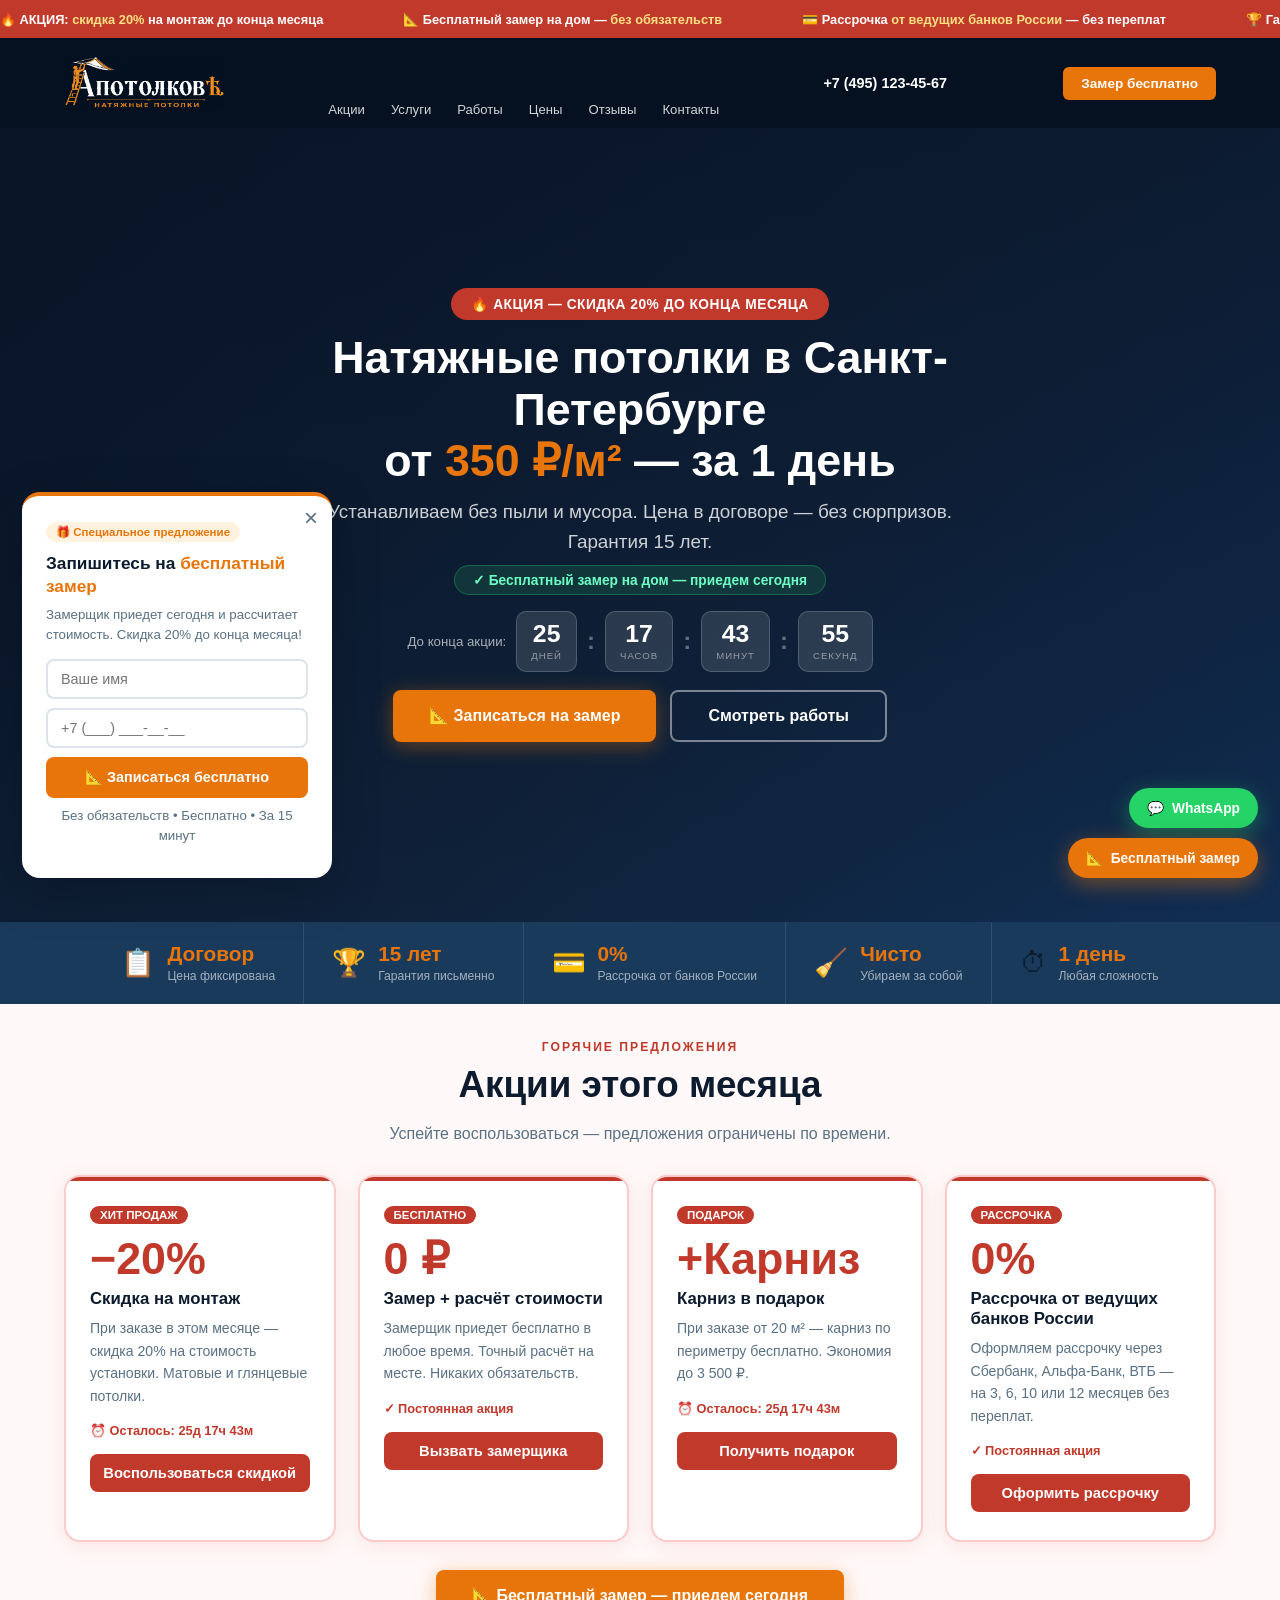
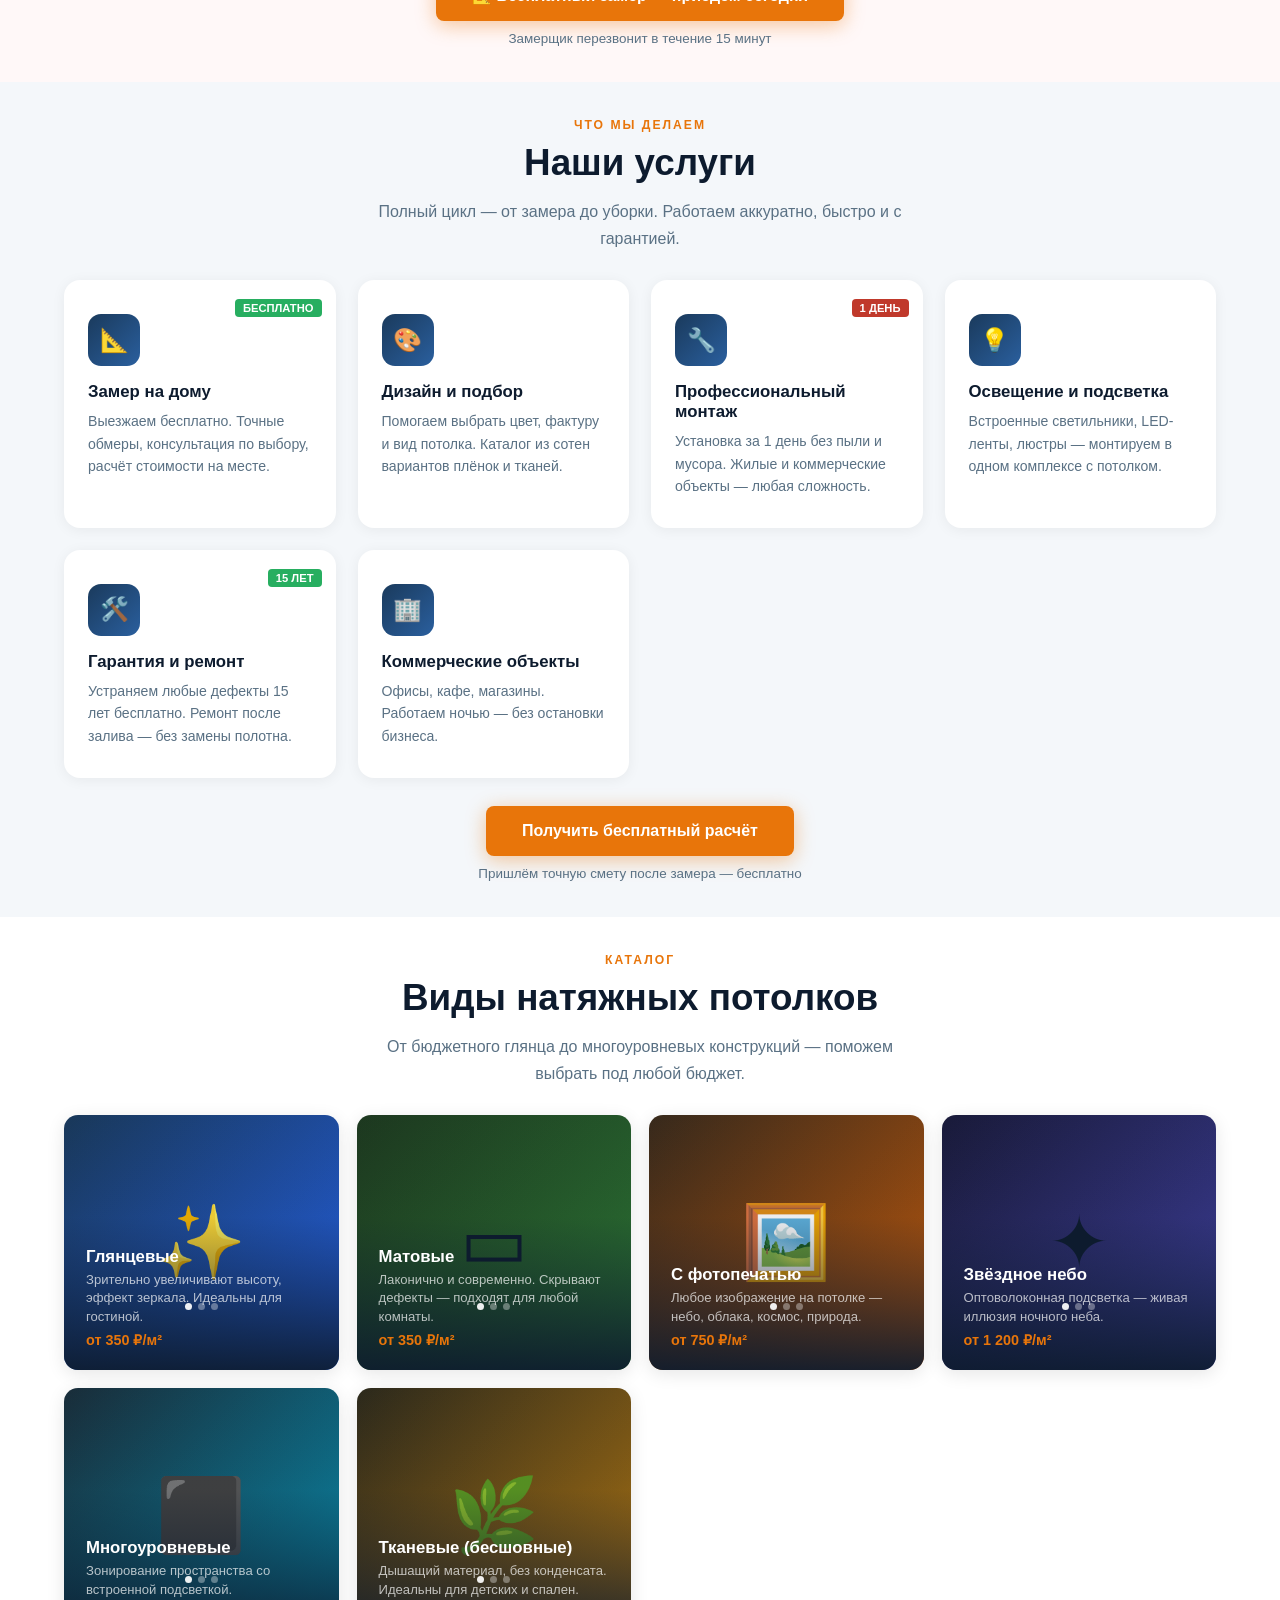
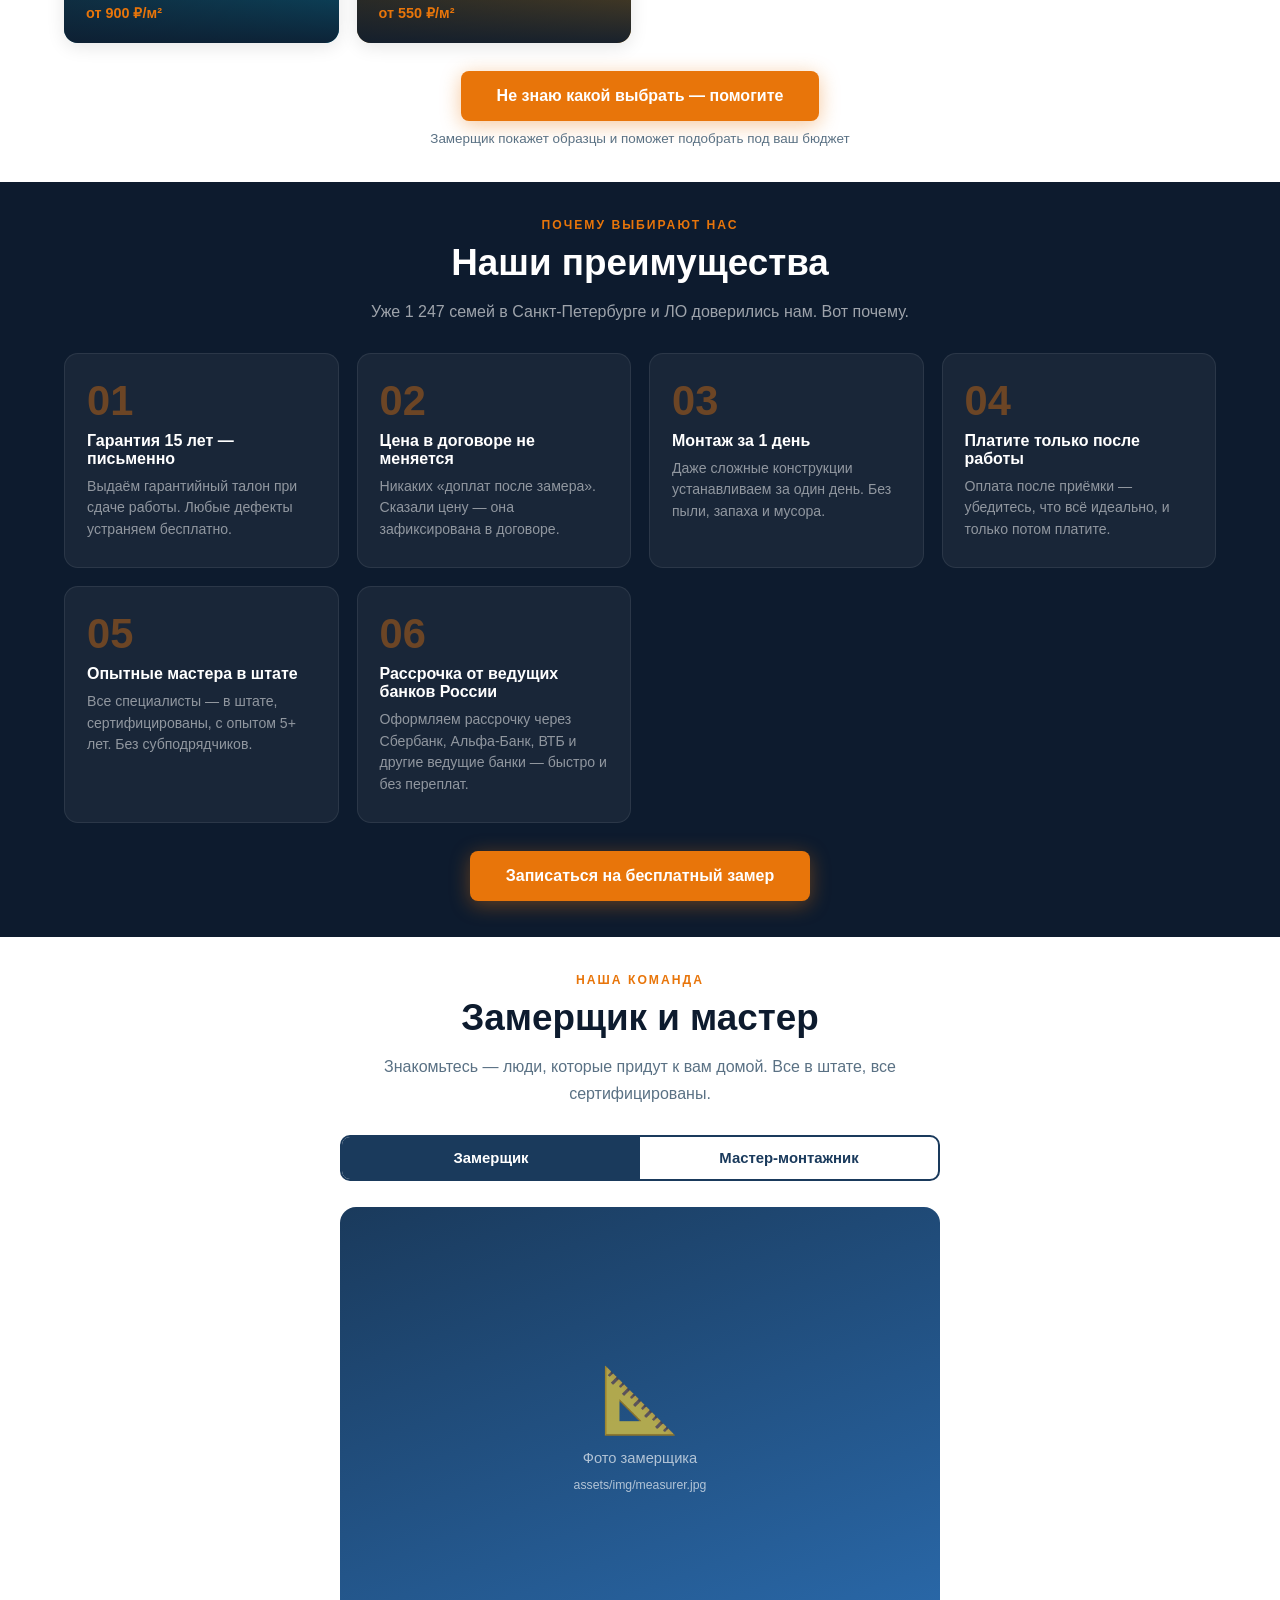
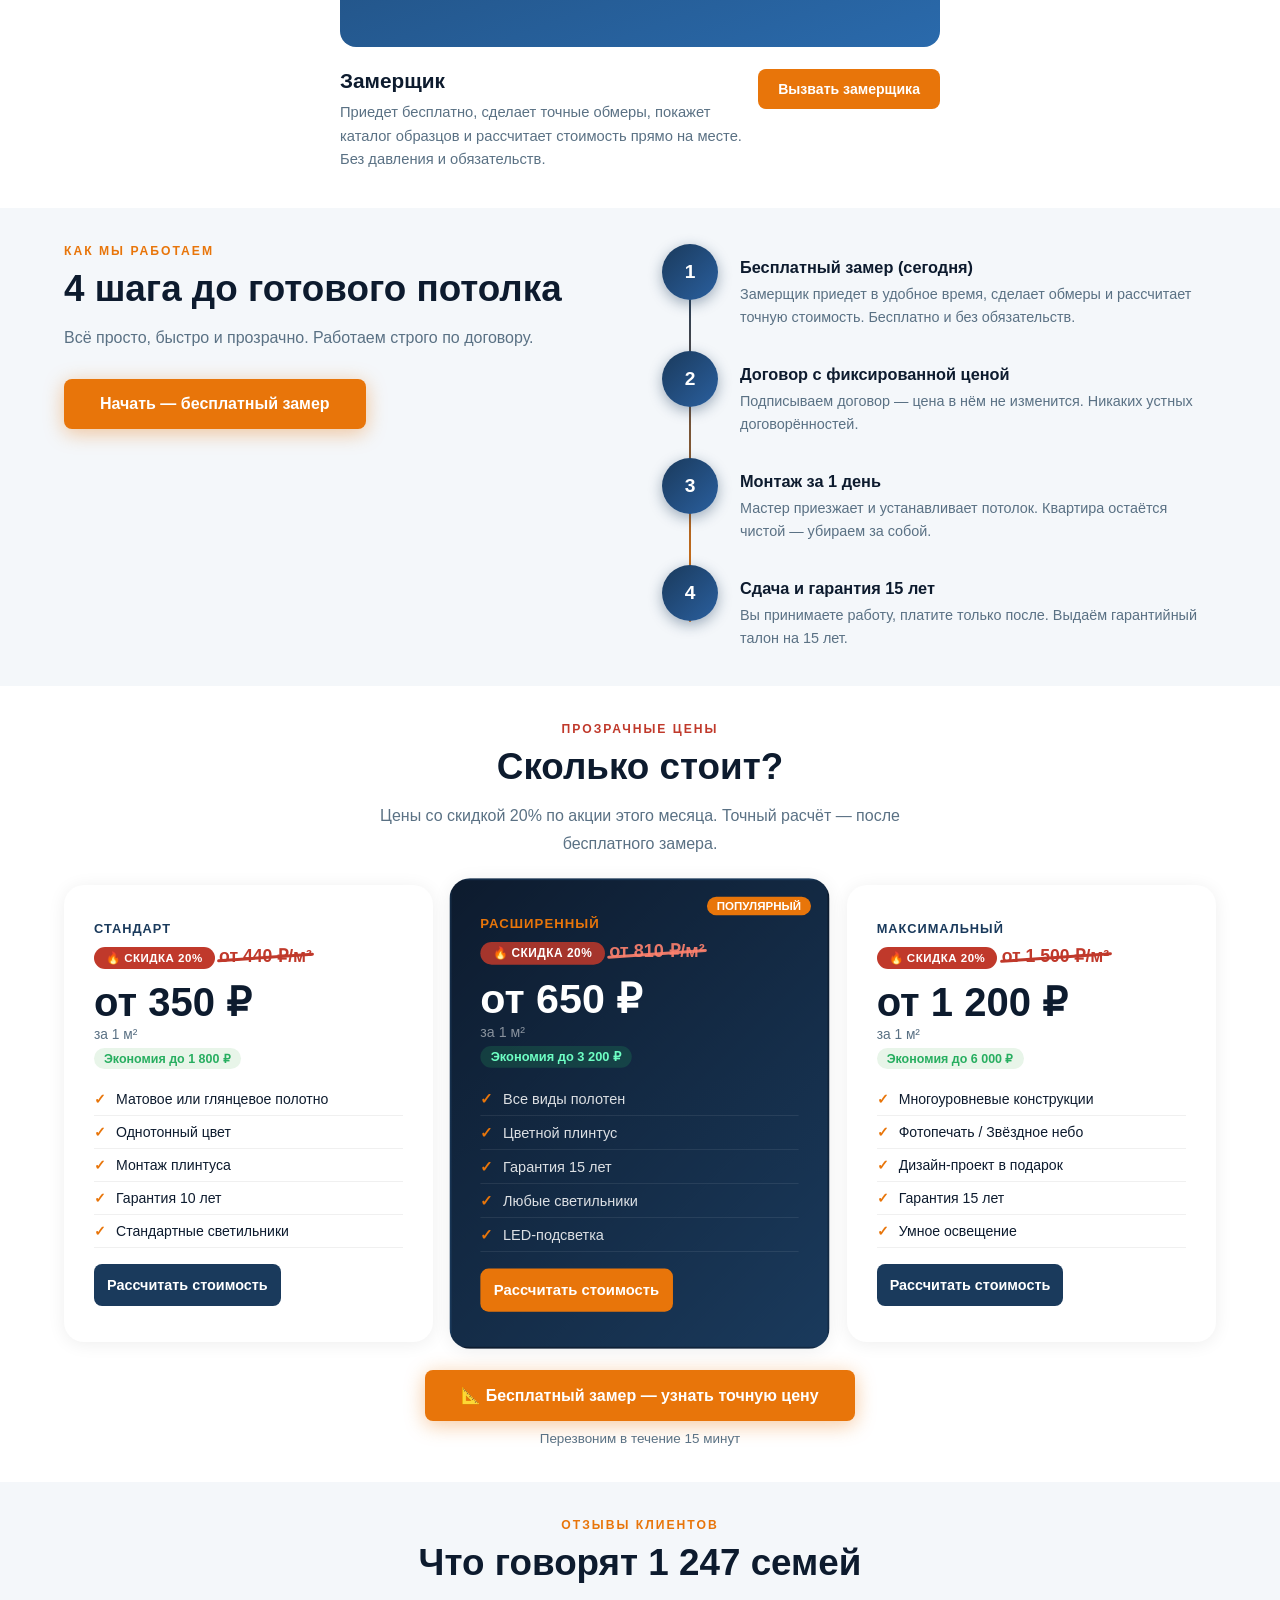
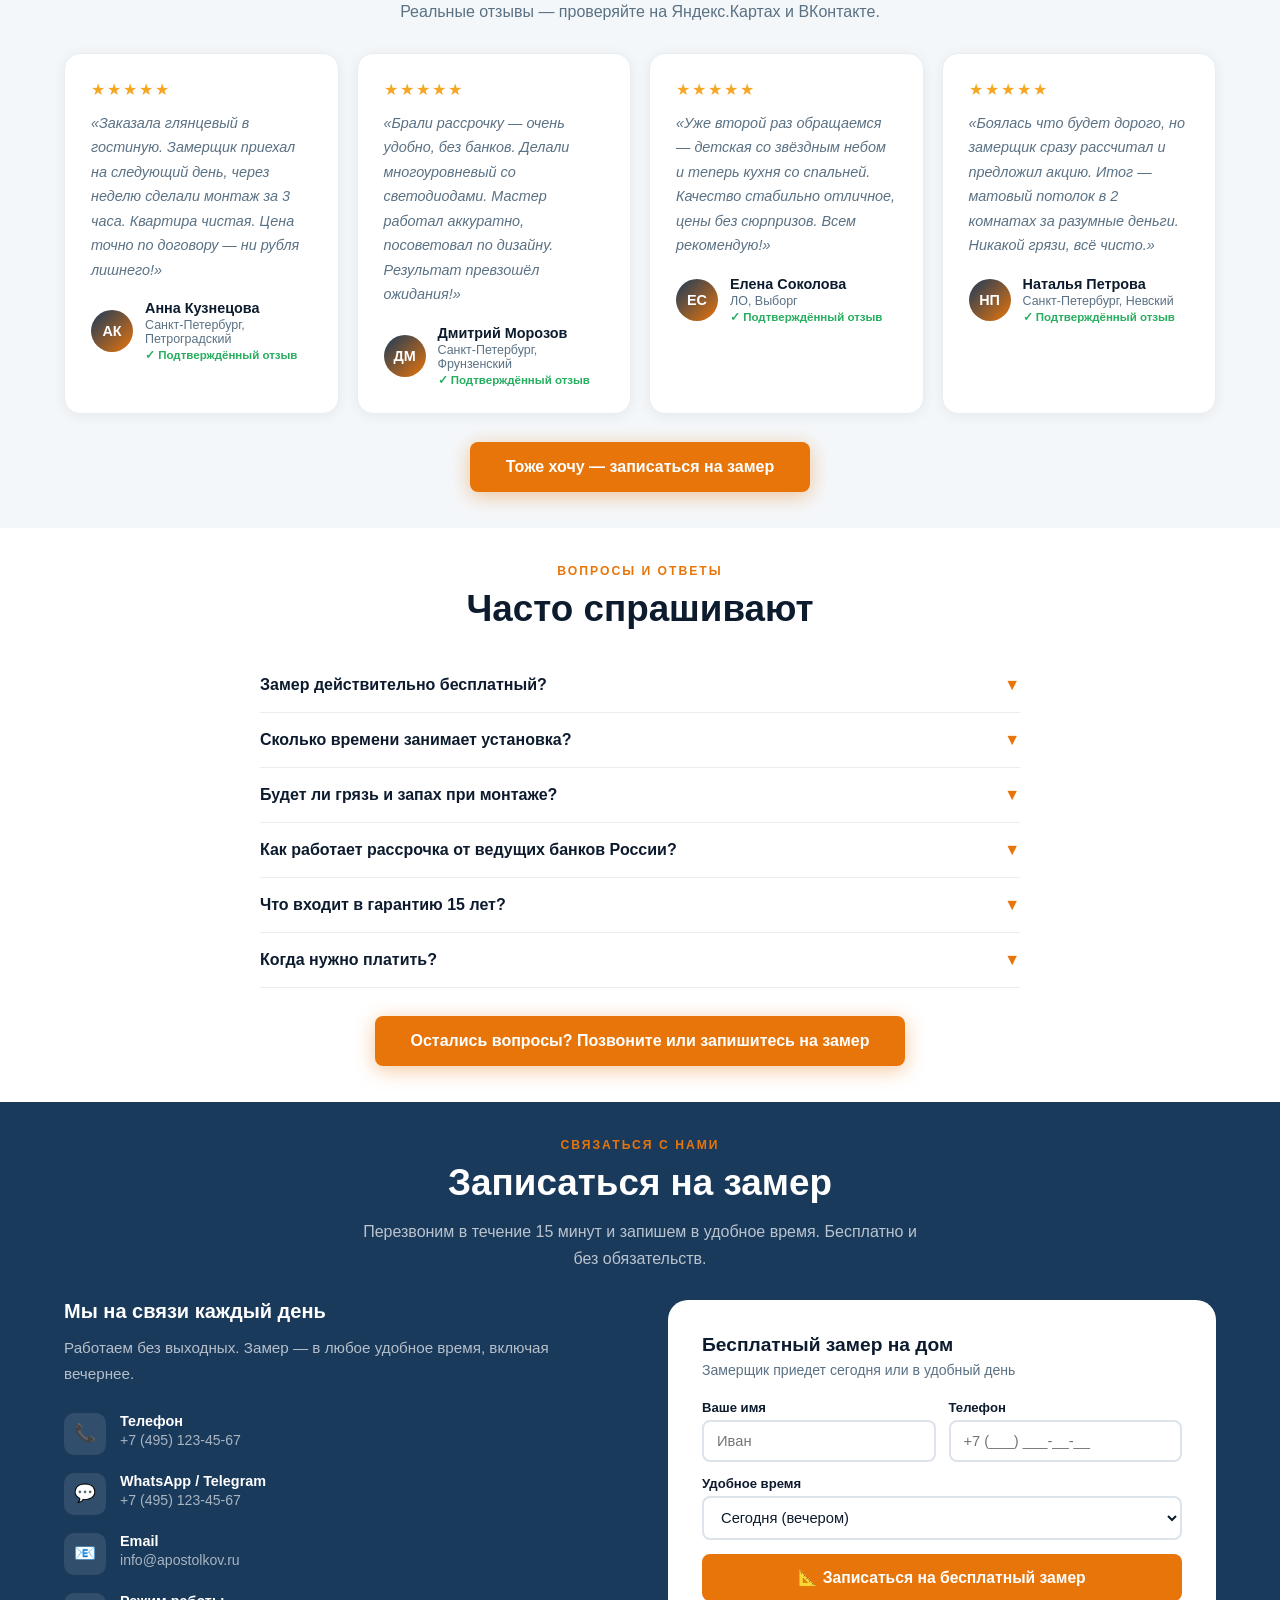
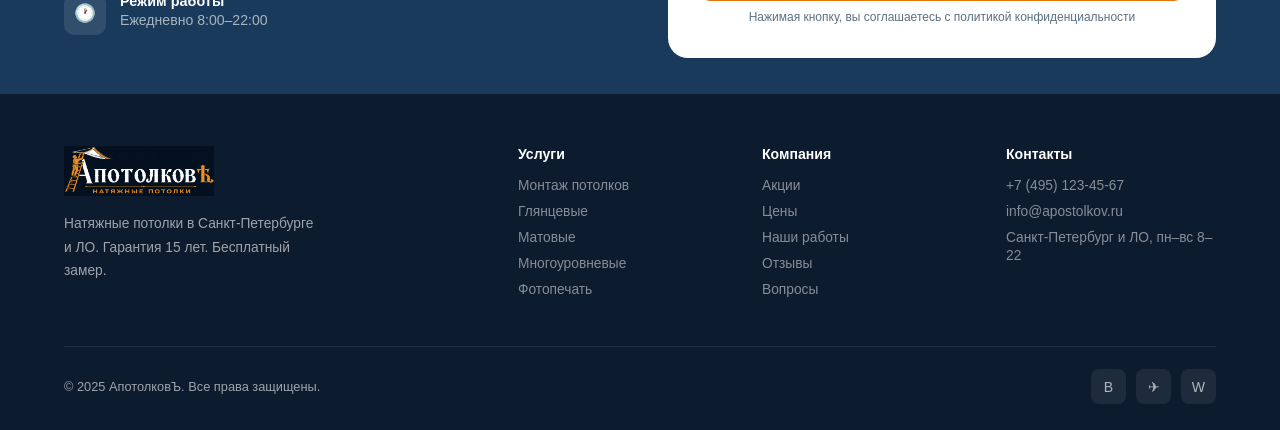
==== commit 9f1bb1ab: "standart" ====
--- a/index.html
+++ b/index.html
@@ -74,7 +74,7 @@
   <div class="trust-items">
     <div class="trust-item"><span class="trust-icon">📋</span><div><span class="trust-num">Договор</span><span class="trust-text">Цена фиксирована</span></div></div>
     <div class="trust-item"><span class="trust-icon">🏆</span><div><span class="trust-num">15 лет</span><span class="trust-text">Гарантия письменно</span></div></div>
-    <div class="trust-item"><span class="trust-icon">💳</span><div><span class="trust-num">0%</span><span class="trust-text">Рассрочка от банков</span></div></div>
+    <div class="trust-item"><span class="trust-icon">💳</span><div><span class="trust-num">0%</span><span class="trust-text">Рассрочка от банков России</span></div></div>
     <div class="trust-item"><span class="trust-icon">🧹</span><div><span class="trust-num">Чисто</span><span class="trust-text">Убираем за собой</span></div></div>
     <div class="trust-item"><span class="trust-icon">⏱</span><div><span class="trust-num">1 день</span><span class="trust-text">Любая сложность</span></div></div>
   </div>
@@ -460,7 +460,7 @@
   </div>
   <div class="pricing-grid">
     <div class="price-card fade-in">
-      <div class="price-plan">Эконом</div>
+      <div class="price-plan">Стандарт</div>
       <div class="sale-ribbon">🔥 Скидка 20%</div>
       <div class="price-old">от 440 ₽/м²</div>
       <div class="price-amount">от 350 ₽</div>
@@ -477,7 +477,7 @@
     </div>
     <div class="price-card featured fade-in">
       <div class="featured-badge">Популярный</div>
-      <div class="price-plan">Комфорт</div>
+      <div class="price-plan">Расширенный</div>
       <div class="sale-ribbon">🔥 Скидка 20%</div>
       <div class="price-old">от 810 ₽/м²</div>
       <div class="price-amount">от 650 ₽</div>
@@ -493,7 +493,7 @@
       <button class="btn-price open-modal">Рассчитать стоимость</button>
     </div>
     <div class="price-card fade-in">
-      <div class="price-plan">Премиум</div>
+      <div class="price-plan">Максимальный</div>
       <div class="sale-ribbon">🔥 Скидка 20%</div>
       <div class="price-old">от 1 500 ₽/м²</div>
       <div class="price-amount">от 1 200 ₽</div>
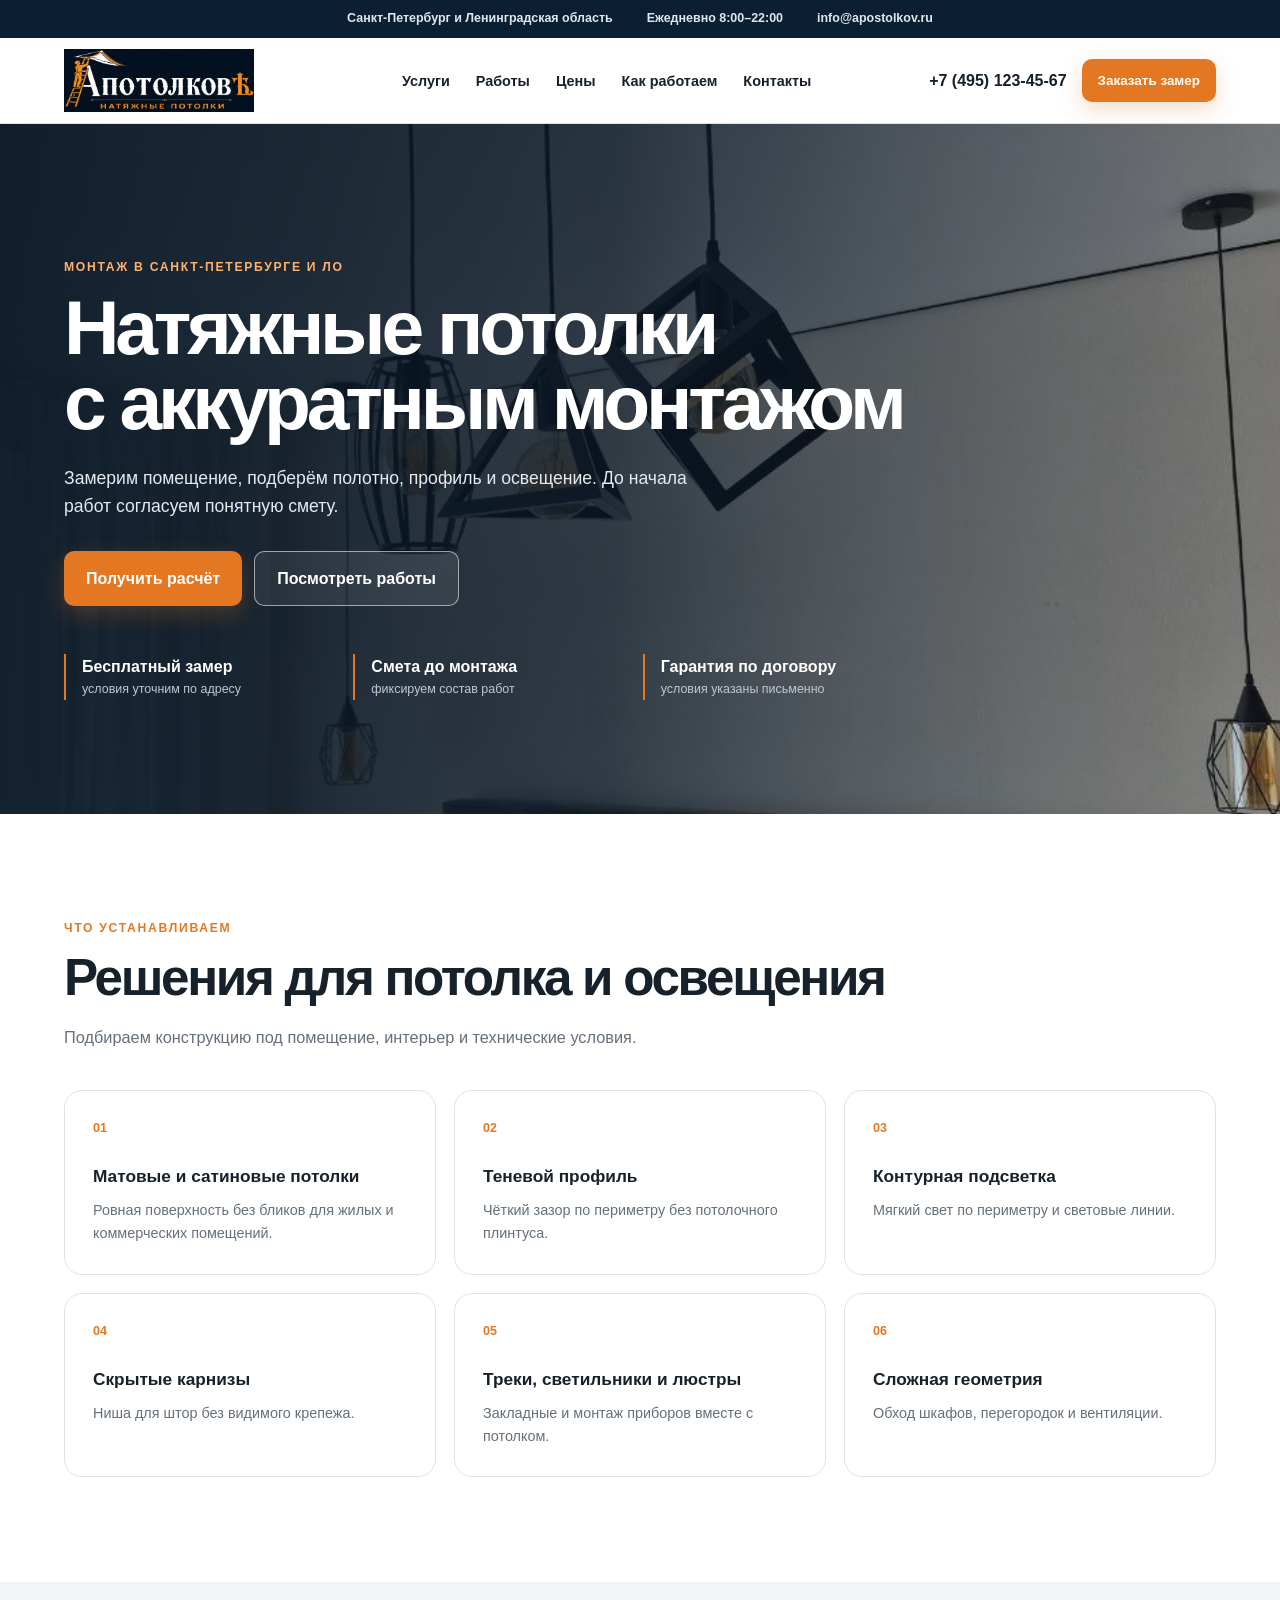
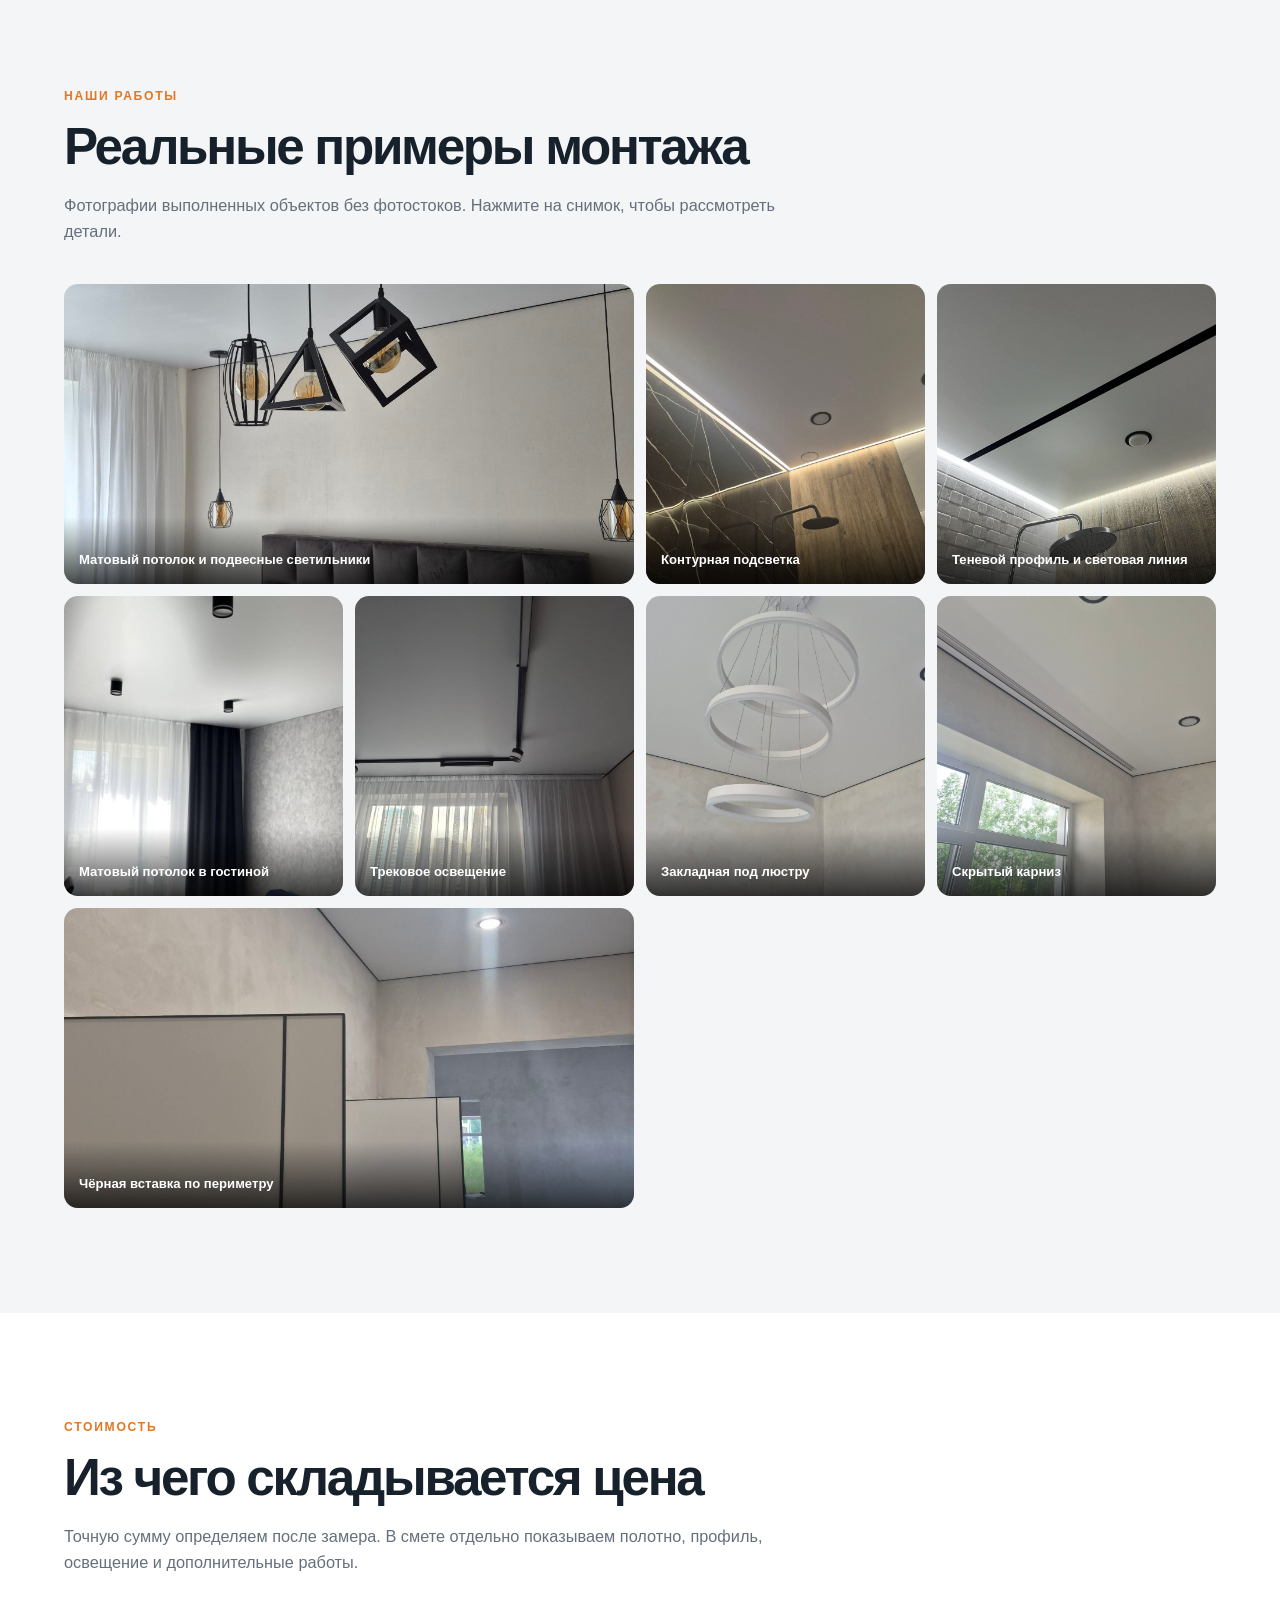
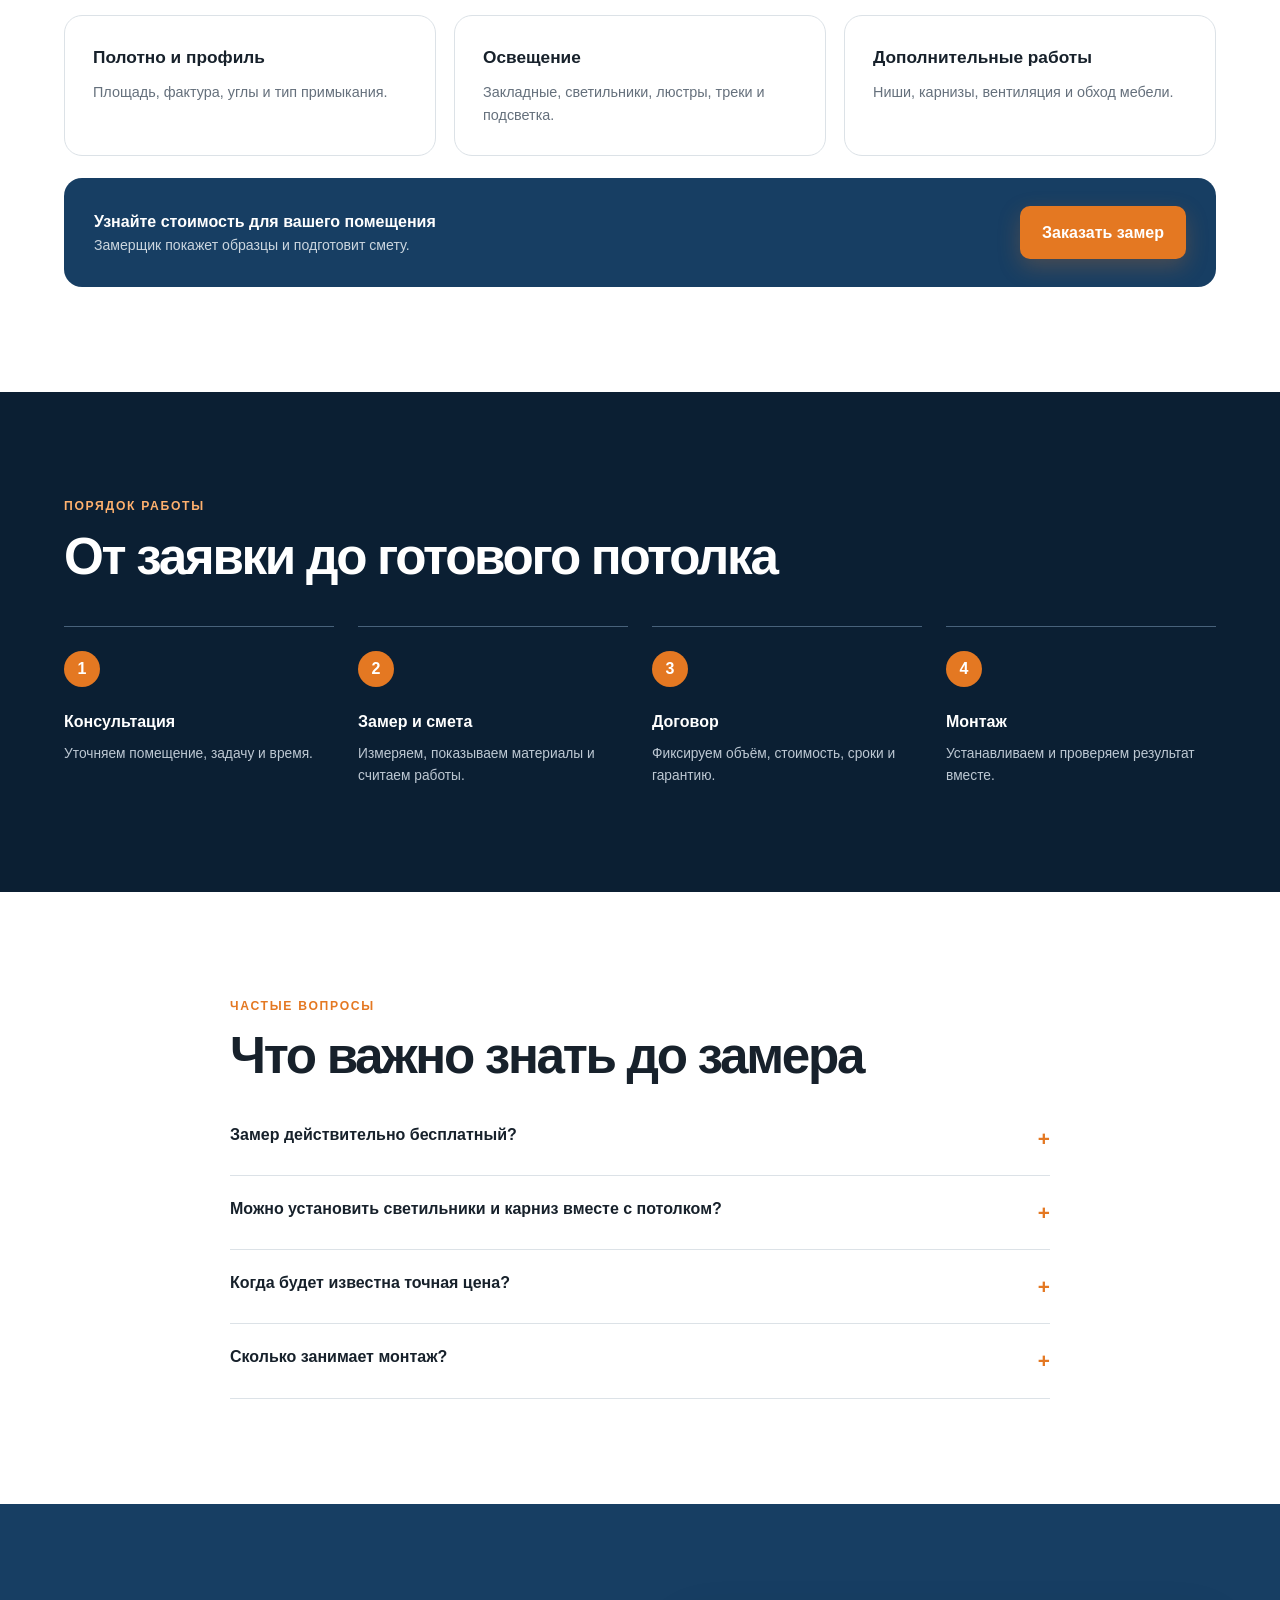
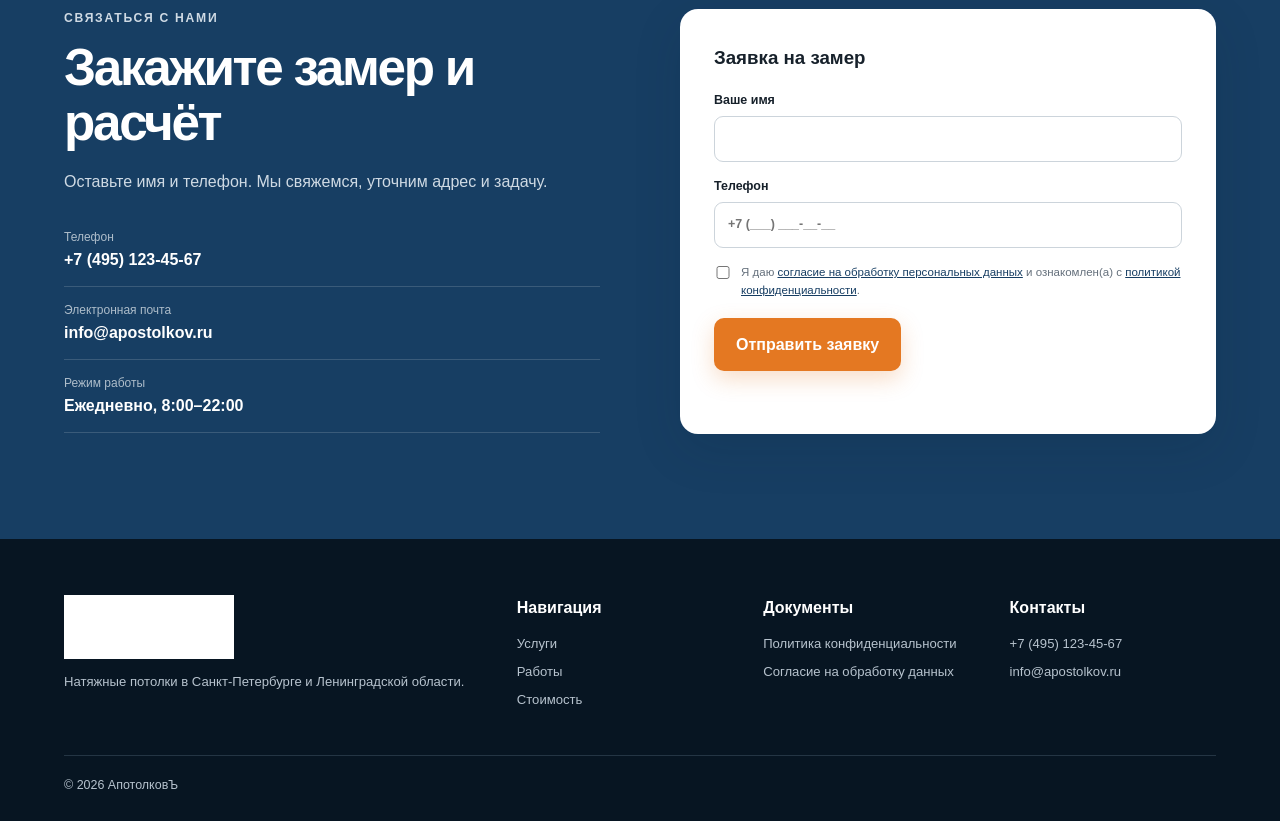
==== commit 9078980d: "standart" ====
--- a/index.html
+++ b/index.html
@@ -1,794 +1,32 @@
-<!DOCTYPE html>
-<html lang="ru">
-<head>
-  <meta charset="UTF-8">
-  <meta name="viewport" content="width=device-width, initial-scale=1.0">
-  <title>АпотолковЪ — Натяжные потолки в Санкт-Петербурге от 350₽/м²</title>
-  <meta name="description" content="Натяжные потолки в Санкт-Петербурге от 350₽/м². Бесплатный замер. Монтаж за 1 день. Гарантия 15 лет. Скидка 20% в этом месяце!">
-  <link rel="stylesheet" href="css/style.css">
-</head>
-<body>
-
-<!-- PROMO BAR -->
-<div class="promo-bar">
-  <div class="promo-ticker">
-    <span style="white-space:nowrap">🔥 АКЦИЯ: <strong>скидка 20%</strong> на монтаж до конца месяца</span>
-    <span style="white-space:nowrap">📐 Бесплатный замер на дом — <strong>без обязательств</strong></span>
-    <span style="white-space:nowrap">💳 Рассрочка <strong>от ведущих банков России</strong> — без переплат</span>
-    <span style="white-space:nowrap">🏆 Гарантия <strong>15 лет</strong> — письменно в договоре</span>
-    <span style="white-space:nowrap">☎ <strong>+7 (495) 123-45-67</strong> — ежедневно 8:00–22:00</span>
-    <span style="white-space:nowrap">🔥 АКЦИЯ: <strong>скидка 20%</strong> на монтаж до конца месяца</span>
-    <span style="white-space:nowrap">📐 Бесплатный замер на дом — <strong>без обязательств</strong></span>
-    <span style="white-space:nowrap">💳 Рассрочка <strong>от ведущих банков России</strong> — без переплат</span>
-    <span style="white-space:nowrap">🏆 Гарантия <strong>15 лет</strong> — письменно в договоре</span>
-    <span style="white-space:nowrap">☎ <strong>+7 (495) 123-45-67</strong> — ежедневно 8:00–22:00</span>
-  </div>
-</div>
-
-<!-- NAV -->
-<nav id="navbar">
-  <a href="#" class="logo">
-    <img src="assets/img/logo.png" alt="АпотолковЪ — Натяжные потолки" class="logo-img">
-  </a>
-  <ul id="nav-menu">
-    <li><a href="#promos">Акции</a></li>
-    <li><a href="#services">Услуги</a></li>
-    <li><a href="#gallery">Работы</a></li>
-    <li><a href="#pricing">Цены</a></li>
-    <li><a href="#reviews">Отзывы</a></li>
-    <li><a href="#contact">Контакты</a></li>
-  </ul>
-  <a href="tel:+74951234567" class="nav-phone" style="white-space:nowrap;flex-shrink:0;min-width:max-content">+7 (495) 123-45-67</a>
-  <button class="nav-cta open-modal">Замер бесплатно</button>
-  <div class="burger" onclick="toggleMenu()"><span></span><span></span><span></span></div>
-</nav>
-
-<!-- HERO -->
-<section class="hero">
-  <div class="hero-bg-img"></div>
-  <div class="hero-overlay"></div>
-  <div class="hero-content">
-    <div class="promo-badge-hero">🔥 Акция — скидка 20% до конца месяца</div>
-    <h1>Натяжные потолки в Санкт-Петербурге<br>от <span>350 ₽/м²</span> — за 1 день</h1>
-    <p class="hero-sub">Устанавливаем без пыли и мусора. <span style="white-space:nowrap">Цена в договоре — без сюрпризов.</span> <span style="white-space:nowrap">Гарантия 15 лет.</span></p>
-    <div class="hero-free">✓ Бесплатный замер на дом — приедем сегодня</div>
-    <div class="countdown">
-      <span class="countdown-lbl">До конца акции:</span>
-      <div class="count-box"><span class="count-num cd-days">00</span><span class="count-lbl">дней</span></div>
-      <span class="count-sep">:</span>
-      <div class="count-box"><span class="count-num cd-hours">00</span><span class="count-lbl">часов</span></div>
-      <span class="count-sep">:</span>
-      <div class="count-box"><span class="count-num cd-mins">00</span><span class="count-lbl">минут</span></div>
-      <span class="count-sep">:</span>
-      <div class="count-box"><span class="count-num cd-secs">00</span><span class="count-lbl">секунд</span></div>
-    </div>
-    <div class="hero-btns">
-      <button class="btn-primary open-modal">📐 Записаться на замер</button>
-      <a href="#gallery" class="btn-outline">Смотреть работы</a>
-    </div>
-  </div>
-</section>
-
-<!-- TRUST BAR -->
-<div class="trust-bar">
-  <div class="trust-items">
-    <div class="trust-item"><span class="trust-icon">📋</span><div><span class="trust-num">Договор</span><span class="trust-text">Цена фиксирована</span></div></div>
-    <div class="trust-item"><span class="trust-icon">🏆</span><div><span class="trust-num">15 лет</span><span class="trust-text">Гарантия письменно</span></div></div>
-    <div class="trust-item"><span class="trust-icon">💳</span><div><span class="trust-num">0%</span><span class="trust-text">Рассрочка от банков России</span></div></div>
-    <div class="trust-item"><span class="trust-icon">🧹</span><div><span class="trust-num">Чисто</span><span class="trust-text">Убираем за собой</span></div></div>
-    <div class="trust-item"><span class="trust-icon">⏱</span><div><span class="trust-num">1 день</span><span class="trust-text">Любая сложность</span></div></div>
-  </div>
-</div>
-
-<!-- PROMOTIONS -->
-<section id="promos">
-  <div class="center">
-    <div class="section-tag red">Горячие предложения</div>
-    <h2 class="section-title">Акции этого месяца</h2>
-    <p class="section-sub">Успейте воспользоваться — предложения ограничены по времени.</p>
-  </div>
-  <div class="promos-grid">
-    <div class="promo-card fade-in">
-      <div class="promo-card-tag">Хит продаж</div>
-      <div class="promo-discount">−20%</div>
-      <h3>Скидка на монтаж</h3>
-      <p>При заказе в этом месяце — скидка 20% на стоимость установки. Матовые и глянцевые потолки.</p>
-      <div class="promo-deadline">⏰ Осталось: <span class="cd-days">--</span>д <span class="cd-hours">--</span>ч <span class="cd-mins">--</span>м</div>
-      <button class="btn-promo open-modal">Воспользоваться скидкой</button>
-    </div>
-    <div class="promo-card fade-in">
-      <div class="promo-card-tag">Бесплатно</div>
-      <div class="promo-discount">0 ₽</div>
-      <h3>Замер + расчёт стоимости</h3>
-      <p>Замерщик приедет бесплатно в любое время. Точный расчёт на месте. Никаких обязательств.</p>
-      <div class="promo-deadline">✓ Постоянная акция</div>
-      <button class="btn-promo open-modal">Вызвать замерщика</button>
-    </div>
-    <div class="promo-card fade-in">
-      <div class="promo-card-tag">Подарок</div>
-      <div class="promo-discount">+Карниз</div>
-      <h3>Карниз в подарок</h3>
-      <p>При заказе от 20 м² — карниз по периметру бесплатно. Экономия до 3 500 ₽.</p>
-      <div class="promo-deadline">⏰ Осталось: <span class="cd-days">--</span>д <span class="cd-hours">--</span>ч <span class="cd-mins">--</span>м</div>
-      <button class="btn-promo open-modal">Получить подарок</button>
-    </div>
-    <div class="promo-card fade-in">
-      <div class="promo-card-tag">Рассрочка</div>
-      <div class="promo-discount">0%</div>
-      <h3>Рассрочка от ведущих банков России</h3>
-      <p>Оформляем рассрочку через Сбербанк, Альфа-Банк, ВТБ — на 3, 6, 10 или 12 месяцев без переплат.</p>
-      <div class="promo-deadline">✓ Постоянная акция</div>
-      <button class="btn-promo open-modal">Оформить рассрочку</button>
-    </div>
-  </div>
-  <div class="section-cta">
-    <button class="btn-primary open-modal">📐 Бесплатный замер — приедем сегодня</button>
-    <p>Замерщик перезвонит в течение 15 минут</p>
-  </div>
-</section>
-
-<!-- SERVICES -->
-<section id="services">
-  <div class="center">
-    <div class="section-tag">Что мы делаем</div>
-    <h2 class="section-title">Наши услуги</h2>
-    <p class="section-sub">Полный цикл — от замера до уборки. Работаем аккуратно, быстро и с гарантией.</p>
-  </div>
-  <div class="services-grid">
-    <div class="service-card fade-in">
-      <div class="service-card-badge"><span class="badge badge-free">Бесплатно</span></div>
-      <div class="service-icon">📐</div>
-      <h3>Замер на дому</h3>
-      <p>Выезжаем бесплатно. Точные обмеры, консультация по выбору, расчёт стоимости на месте.</p>
-    </div>
-    <div class="service-card fade-in">
-      <div class="service-icon">🎨</div>
-      <h3>Дизайн и подбор</h3>
-      <p>Помогаем выбрать цвет, фактуру и вид потолка. Каталог из сотен вариантов плёнок и тканей.</p>
-    </div>
-    <div class="service-card fade-in">
-      <div class="service-card-badge"><span class="badge badge-promo">1 день</span></div>
-      <div class="service-icon">🔧</div>
-      <h3>Профессиональный монтаж</h3>
-      <p>Установка за 1 день без пыли и мусора. Жилые и коммерческие объекты — любая сложность.</p>
-    </div>
-    <div class="service-card fade-in">
-      <div class="service-icon">💡</div>
-      <h3>Освещение и подсветка</h3>
-      <p>Встроенные светильники, LED-ленты, люстры — монтируем в одном комплексе с потолком.</p>
-    </div>
-    <div class="service-card fade-in">
-      <div class="service-card-badge"><span class="badge badge-free">15 лет</span></div>
-      <div class="service-icon">🛠️</div>
-      <h3>Гарантия и ремонт</h3>
-      <p>Устраняем любые дефекты 15 лет бесплатно. Ремонт после залива — без замены полотна.</p>
-    </div>
-    <div class="service-card fade-in">
-      <div class="service-icon">🏢</div>
-      <h3>Коммерческие объекты</h3>
-      <p>Офисы, кафе, магазины. Работаем ночью — без остановки бизнеса.</p>
-    </div>
-  </div>
-  <div class="section-cta">
-    <button class="btn-primary open-modal">Получить бесплатный расчёт</button>
-    <p>Пришлём точную смету после замера — бесплатно</p>
-  </div>
-</section>
-
-<!-- TYPES -->
-<section id="types">
-  <div class="center">
-    <div class="section-tag">Каталог</div>
-    <h2 class="section-title">Виды натяжных потолков</h2>
-    <p class="section-sub">От бюджетного глянца до многоуровневых конструкций — поможем выбрать под любой бюджет.</p>
-  </div>
-  <div class="types-grid">
-    <div class="type-card tc1 fade-in">
-      <div class="type-slides">
-        <div class="type-slide active">
-          <!-- <img src="assets/img/glossy-1.jpg" alt="Глянцевый потолок"> -->
-          <span class="type-slide-emoji">✨</span>
-        </div>
-        <div class="type-slide">
-          <!-- <img src="assets/img/glossy-2.jpg" alt="Глянцевый потолок"> -->
-          <span class="type-slide-emoji">🪩</span>
-        </div>
-        <div class="type-slide">
-          <!-- <img src="assets/img/glossy-3.jpg" alt="Глянцевый потолок"> -->
-          <span class="type-slide-emoji">💎</span>
-        </div>
-      </div>
-      <div class="type-dots"><span class="type-dot active"></span><span class="type-dot"></span><span class="type-dot"></span></div>
-      <div class="type-overlay">
-        <h3>Глянцевые</h3>
-        <p>Зрительно увеличивают высоту, эффект зеркала. Идеальны для гостиной.</p>
-        <span class="type-price">от 350 ₽/м²</span>
-      </div>
-    </div>
-    <div class="type-card tc2 fade-in">
-      <div class="type-slides">
-        <div class="type-slide active">
-          <!-- <img src="assets/img/matte-1.jpg" alt="Матовый потолок"> -->
-          <span class="type-slide-emoji">▭</span>
-        </div>
-        <div class="type-slide">
-          <!-- <img src="assets/img/matte-2.jpg" alt="Матовый потолок"> -->
-          <span class="type-slide-emoji">◻️</span>
-        </div>
-        <div class="type-slide">
-          <!-- <img src="assets/img/matte-3.jpg" alt="Матовый потолок"> -->
-          <span class="type-slide-emoji">🔲</span>
-        </div>
-      </div>
-      <div class="type-dots"><span class="type-dot active"></span><span class="type-dot"></span><span class="type-dot"></span></div>
-      <div class="type-overlay">
-        <h3>Матовые</h3>
-        <p>Лаконично и современно. Скрывают дефекты — подходят для любой комнаты.</p>
-        <span class="type-price">от 350 ₽/м²</span>
-      </div>
-    </div>
-    <div class="type-card tc3 fade-in">
-      <div class="type-slides">
-        <div class="type-slide active">
-          <!-- <img src="assets/img/photo-1.jpg" alt="Потолок с фотопечатью"> -->
-          <span class="type-slide-emoji">🖼️</span>
-        </div>
-        <div class="type-slide">
-          <!-- <img src="assets/img/photo-2.jpg" alt="Потолок с фотопечатью"> -->
-          <span class="type-slide-emoji">🌅</span>
-        </div>
-        <div class="type-slide">
-          <!-- <img src="assets/img/photo-3.jpg" alt="Потолок с фотопечатью"> -->
-          <span class="type-slide-emoji">🌌</span>
-        </div>
-      </div>
-      <div class="type-dots"><span class="type-dot active"></span><span class="type-dot"></span><span class="type-dot"></span></div>
-      <div class="type-overlay">
-        <h3>С фотопечатью</h3>
-        <p>Любое изображение на потолке — небо, облака, космос, природа.</p>
-        <span class="type-price">от 750 ₽/м²</span>
-      </div>
-    </div>
-    <div class="type-card tc4 fade-in">
-      <div class="type-slides">
-        <div class="type-slide active">
-          <!-- <img src="assets/img/stars-1.jpg" alt="Звёздное небо"> -->
-          <span class="type-slide-emoji">✦</span>
-        </div>
-        <div class="type-slide">
-          <!-- <img src="assets/img/stars-2.jpg" alt="Звёздное небо"> -->
-          <span class="type-slide-emoji">🌟</span>
-        </div>
-        <div class="type-slide">
-          <!-- <img src="assets/img/stars-3.jpg" alt="Звёздное небо"> -->
-          <span class="type-slide-emoji">🌠</span>
-        </div>
-      </div>
-      <div class="type-dots"><span class="type-dot active"></span><span class="type-dot"></span><span class="type-dot"></span></div>
-      <div class="type-overlay">
-        <h3>Звёздное небо</h3>
-        <p>Оптоволоконная подсветка — живая иллюзия ночного неба.</p>
-        <span class="type-price">от 1 200 ₽/м²</span>
-      </div>
-    </div>
-    <div class="type-card tc5 fade-in">
-      <div class="type-slides">
-        <div class="type-slide active">
-          <!-- <img src="assets/img/multi-1.jpg" alt="Многоуровневый потолок"> -->
-          <span class="type-slide-emoji">⬛</span>
-        </div>
-        <div class="type-slide">
-          <!-- <img src="assets/img/multi-2.jpg" alt="Многоуровневый потолок"> -->
-          <span class="type-slide-emoji">🔷</span>
-        </div>
-        <div class="type-slide">
-          <!-- <img src="assets/img/multi-3.jpg" alt="Многоуровневый потолок"> -->
-          <span class="type-slide-emoji">💡</span>
-        </div>
-      </div>
-      <div class="type-dots"><span class="type-dot active"></span><span class="type-dot"></span><span class="type-dot"></span></div>
-      <div class="type-overlay">
-        <h3>Многоуровневые</h3>
-        <p>Зонирование пространства со встроенной подсветкой.</p>
-        <span class="type-price">от 900 ₽/м²</span>
-      </div>
-    </div>
-    <div class="type-card tc6 fade-in">
-      <div class="type-slides">
-        <div class="type-slide active">
-          <!-- <img src="assets/img/fabric-1.jpg" alt="Тканевый потолок"> -->
-          <span class="type-slide-emoji">🌿</span>
-        </div>
-        <div class="type-slide">
-          <!-- <img src="assets/img/fabric-2.jpg" alt="Тканевый потолок"> -->
-          <span class="type-slide-emoji">🍃</span>
-        </div>
-        <div class="type-slide">
-          <!-- <img src="assets/img/fabric-3.jpg" alt="Тканевый потолок"> -->
-          <span class="type-slide-emoji">☁️</span>
-        </div>
-      </div>
-      <div class="type-dots"><span class="type-dot active"></span><span class="type-dot"></span><span class="type-dot"></span></div>
-      <div class="type-overlay">
-        <h3>Тканевые (бесшовные)</h3>
-        <p>Дышащий материал, без конденсата. Идеальны для детских и спален.</p>
-        <span class="type-price">от 550 ₽/м²</span>
-      </div>
-    </div>
-  </div>
-  <div class="section-cta">
-    <button class="btn-primary open-modal">Не знаю какой выбрать — помогите</button>
-    <p>Замерщик покажет образцы и поможет подобрать под ваш бюджет</p>
-  </div>
-</section>
-
-<!-- WHY -->
-<section id="why">
-  <div class="center">
-    <div class="section-tag">Почему выбирают нас</div>
-    <h2 class="section-title">Наши преимущества</h2>
-    <p class="section-sub">Уже 1 247 семей в Санкт-Петербурге и ЛО доверились нам. Вот почему.</p>
-  </div>
-  <div class="why-grid">
-    <div class="why-item fade-in">
-      <div class="why-num">01</div>
-      <h3>Гарантия 15 лет — письменно</h3>
-      <p>Выдаём гарантийный талон при сдаче работы. Любые дефекты устраняем бесплатно.</p>
-    </div>
-    <div class="why-item fade-in">
-      <div class="why-num">02</div>
-      <h3>Цена в договоре не меняется</h3>
-      <p>Никаких «доплат после замера». Сказали цену — она зафиксирована в договоре.</p>
-    </div>
-    <div class="why-item fade-in">
-      <div class="why-num">03</div>
-      <h3>Монтаж за 1 день</h3>
-      <p>Даже сложные конструкции устанавливаем за один день. Без пыли, запаха и мусора.</p>
-    </div>
-    <div class="why-item fade-in">
-      <div class="why-num">04</div>
-      <h3>Платите только после работы</h3>
-      <p>Оплата после приёмки — убедитесь, что всё идеально, и только потом платите.</p>
-    </div>
-    <div class="why-item fade-in">
-      <div class="why-num">05</div>
-      <h3>Опытные мастера в штате</h3>
-      <p>Все специалисты — в штате, сертифицированы, с опытом 5+ лет. Без субподрядчиков.</p>
-    </div>
-    <div class="why-item fade-in">
-      <div class="why-num">06</div>
-      <h3>Рассрочка от ведущих банков России</h3>
-      <p>Оформляем рассрочку через Сбербанк, Альфа-Банк, ВТБ и другие ведущие банки — быстро и без переплат.</p>
-    </div>
-  </div>
-  <div class="section-cta">
-    <button class="btn-primary open-modal" style="background:var(--accent)">Записаться на бесплатный замер</button>
-  </div>
-</section>
-
-<!-- TEAM -->
-<section id="specialists">
-  <div class="center">
-    <div class="section-tag">Наша команда</div>
-    <h2 class="section-title">Замерщик и мастер</h2>
-    <p class="section-sub">Знакомьтесь — люди, которые придут к вам домой. Все в штате, все сертифицированы.</p>
-  </div>
-  <div class="spec-wrapper">
-    <div class="spec-tabs">
-      <button class="spec-tab active" onclick="showSpec(0)">Замерщик</button>
-      <button class="spec-tab" onclick="showSpec(1)">Мастер-монтажник</button>
-    </div>
-    <div class="spec-card active">
-      <div class="spec-photo">
-        <!-- <img src="assets/img/measurer.jpg" alt="Замерщик"> -->
-        <div class="spec-ph msr"><em>📐</em>Фото замерщика<br><small>assets/img/measurer.jpg</small></div>
-      </div>
-      <div class="spec-bottom">
-        <div>
-          <h3>Замерщик</h3>
-          <p>Приедет бесплатно, сделает точные обмеры, покажет каталог образцов и рассчитает стоимость прямо на месте. Без давления и обязательств.</p>
-        </div>
-        <button class="btn-spec open-modal">Вызвать замерщика</button>
-      </div>
-    </div>
-    <div class="spec-card">
-      <div class="spec-photo">
-        <!-- <img src="assets/img/master.jpg" alt="Мастер-монтажник"> -->
-        <div class="spec-ph mst"><em>🔧</em>Фото мастера<br><small>assets/img/master.jpg</small></div>
-      </div>
-      <div class="spec-bottom">
-        <div>
-          <h3>Мастер-монтажник</h3>
-          <p>Устанавливает потолок за 1–3 часа. Работает чисто — без пыли и мусора. Опыт 5+ лет, сертификат производителя. Оплата только после вашей приёмки.</p>
-        </div>
-        <button class="btn-spec open-modal">Записаться на монтаж</button>
-      </div>
-    </div>
-  </div>
-</section>
-
-<!-- PROCESS -->
-<section id="process">
-  <div class="process-grid">
-    <div>
-      <div class="section-tag">Как мы работаем</div>
-      <h2 class="section-title">4 шага до готового потолка</h2>
-      <p class="section-sub">Всё просто, быстро и прозрачно. Работаем строго по договору.</p>
-      <div style="margin-top:28px">
-        <button class="btn-primary open-modal">Начать — бесплатный замер</button>
-      </div>
-    </div>
-    <div class="process-steps">
-      <div class="step fade-in">
-        <div class="step-num">1</div>
-        <div class="step-content">
-          <h3>Бесплатный замер (сегодня)</h3>
-          <p>Замерщик приедет в удобное время, сделает обмеры и рассчитает точную стоимость. Бесплатно и без обязательств.</p>
-        </div>
-      </div>
-      <div class="step fade-in">
-        <div class="step-num">2</div>
-        <div class="step-content">
-          <h3>Договор с фиксированной ценой</h3>
-          <p>Подписываем договор — цена в нём не изменится. Никаких устных договорённостей.</p>
-        </div>
-      </div>
-      <div class="step fade-in">
-        <div class="step-num">3</div>
-        <div class="step-content">
-          <h3>Монтаж за 1 день</h3>
-          <p>Мастер приезжает и устанавливает потолок. Квартира остаётся чистой — убираем за собой.</p>
-        </div>
-      </div>
-      <div class="step fade-in">
-        <div class="step-num">4</div>
-        <div class="step-content">
-          <h3>Сдача и гарантия 15 лет</h3>
-          <p>Вы принимаете работу, платите только после. Выдаём гарантийный талон на 15 лет.</p>
-        </div>
-      </div>
-    </div>
-  </div>
-</section>
-
-<!-- PRICING -->
-<section id="pricing">
-  <div class="center">
-    <div class="section-tag red">Прозрачные цены</div>
-    <h2 class="section-title">Сколько стоит?</h2>
-    <p class="section-sub">Цены со скидкой 20% по акции этого месяца. Точный расчёт — после бесплатного замера.</p>
-  </div>
-  <div class="pricing-grid">
-    <div class="price-card fade-in">
-      <div class="price-plan">Стандарт</div>
-      <div class="sale-ribbon">🔥 Скидка 20%</div>
-      <div class="price-old">от 440 ₽/м²</div>
-      <div class="price-amount">от 350 ₽</div>
-      <div class="price-unit">за 1 м²</div>
-      <div class="price-save">Экономия до 1 800 ₽</div>
-      <ul class="price-features">
-        <li>Матовое или глянцевое полотно</li>
-        <li>Однотонный цвет</li>
-        <li>Монтаж плинтуса</li>
-        <li>Гарантия 10 лет</li>
-        <li>Стандартные светильники</li>
-      </ul>
-      <button class="btn-price open-modal">Рассчитать стоимость</button>
-    </div>
-    <div class="price-card featured fade-in">
-      <div class="featured-badge">Популярный</div>
-      <div class="price-plan">Расширенный</div>
-      <div class="sale-ribbon">🔥 Скидка 20%</div>
-      <div class="price-old">от 810 ₽/м²</div>
-      <div class="price-amount">от 650 ₽</div>
-      <div class="price-unit">за 1 м²</div>
-      <div class="price-save">Экономия до 3 200 ₽</div>
-      <ul class="price-features">
-        <li>Все виды полотен</li>
-        <li>Цветной плинтус</li>
-        <li>Гарантия 15 лет</li>
-        <li>Любые светильники</li>
-        <li>LED-подсветка</li>
-      </ul>
-      <button class="btn-price open-modal">Рассчитать стоимость</button>
-    </div>
-    <div class="price-card fade-in">
-      <div class="price-plan">Максимальный</div>
-      <div class="sale-ribbon">🔥 Скидка 20%</div>
-      <div class="price-old">от 1 500 ₽/м²</div>
-      <div class="price-amount">от 1 200 ₽</div>
-      <div class="price-unit">за 1 м²</div>
-      <div class="price-save">Экономия до 6 000 ₽</div>
-      <ul class="price-features">
-        <li>Многоуровневые конструкции</li>
-        <li>Фотопечать / Звёздное небо</li>
-        <li>Дизайн-проект в подарок</li>
-        <li>Гарантия 15 лет</li>
-        <li>Умное освещение</li>
-      </ul>
-      <button class="btn-price open-modal">Рассчитать стоимость</button>
-    </div>
-  </div>
-  <div class="section-cta">
-    <button class="btn-primary open-modal">📐 Бесплатный замер — узнать точную цену</button>
-    <p>Перезвоним в течение 15 минут</p>
-  </div>
-</section>
-
-<!-- REVIEWS -->
-<section id="reviews">
-  <div class="center">
-    <div class="section-tag">Отзывы клиентов</div>
-    <h2 class="section-title">Что говорят 1 247 семей</h2>
-    <p class="section-sub">Реальные отзывы — проверяйте на Яндекс.Картах и ВКонтакте.</p>
-  </div>
-  <div class="reviews-grid">
-    <div class="review-card fade-in">
-      <div class="stars">★★★★★</div>
-      <p class="review-text">«Заказала глянцевый в гостиную. Замерщик приехал на следующий день, через неделю сделали монтаж за 3 часа. Квартира чистая. Цена точно по договору — ни рубля лишнего!»</p>
-      <div class="reviewer">
-        <div class="reviewer-avatar">АК</div>
-        <div>
-          <div class="reviewer-name">Анна Кузнецова</div>
-          <div class="reviewer-loc">Санкт-Петербург, Петроградский</div>
-          <div class="review-src">✓ Подтверждённый отзыв</div>
-        </div>
-      </div>
-    </div>
-    <div class="review-card fade-in">
-      <div class="stars">★★★★★</div>
-      <p class="review-text">«Брали рассрочку — очень удобно, без банков. Делали многоуровневый со светодиодами. Мастер работал аккуратно, посоветовал по дизайну. Результат превзошёл ожидания!»</p>
-      <div class="reviewer">
-        <div class="reviewer-avatar">ДМ</div>
-        <div>
-          <div class="reviewer-name">Дмитрий Морозов</div>
-          <div class="reviewer-loc">Санкт-Петербург, Фрунзенский</div>
-          <div class="review-src">✓ Подтверждённый отзыв</div>
-        </div>
-      </div>
-    </div>
-    <div class="review-card fade-in">
-      <div class="stars">★★★★★</div>
-      <p class="review-text">«Уже второй раз обращаемся — детская со звёздным небом и теперь кухня со спальней. Качество стабильно отличное, цены без сюрпризов. Всем рекомендую!»</p>
-      <div class="reviewer">
-        <div class="reviewer-avatar">ЕС</div>
-        <div>
-          <div class="reviewer-name">Елена Соколова</div>
-          <div class="reviewer-loc">ЛО, Выборг</div>
-          <div class="review-src">✓ Подтверждённый отзыв</div>
-        </div>
-      </div>
-    </div>
-    <div class="review-card fade-in">
-      <div class="stars">★★★★★</div>
-      <p class="review-text">«Боялась что будет дорого, но замерщик сразу рассчитал и предложил акцию. Итог — матовый потолок в 2 комнатах за разумные деньги. Никакой грязи, всё чисто.»</p>
-      <div class="reviewer">
-        <div class="reviewer-avatar">НП</div>
-        <div>
-          <div class="reviewer-name">Наталья Петрова</div>
-          <div class="reviewer-loc">Санкт-Петербург, Невский</div>
-          <div class="review-src">✓ Подтверждённый отзыв</div>
-        </div>
-      </div>
-    </div>
-  </div>
-  <div class="section-cta">
-    <button class="btn-primary open-modal">Тоже хочу — записаться на замер</button>
-  </div>
-</section>
-
-<!-- FAQ -->
-<section id="faq">
-  <div class="center">
-    <div class="section-tag">Вопросы и ответы</div>
-    <h2 class="section-title">Часто спрашивают</h2>
-  </div>
-  <div class="faq-list">
-    <div class="faq-item">
-      <button class="faq-q">Замер действительно бесплатный? <span class="faq-arrow">▼</span></button>
-      <div class="faq-a">Да, замер абсолютно бесплатный и ни к чему не обязывает. Замерщик приедет, сделает обмеры, покажет образцы и рассчитает стоимость. Если вам не подойдёт цена или вы передумаете — всё нормально, никаких обязательств.</div>
-    </div>
-    <div class="faq-item">
-      <button class="faq-q">Сколько времени занимает установка? <span class="faq-arrow">▼</span></button>
-      <div class="faq-a">Стандартная комната 15–20 м² — 1–2 часа. Сложные конструкции, несколько комнат — 1 рабочий день. Мы никогда не уходим, не закончив работу.</div>
-    </div>
-    <div class="faq-item">
-      <button class="faq-q">Будет ли грязь и запах при монтаже? <span class="faq-arrow">▼</span></button>
-      <div class="faq-a">Нет. Мы используем тепловую пушку для натяжения полотна — без пыли, стружки и строительного мусора. После монтажа убираем за собой. Запах от горячего воздуха уходит в течение 30–60 минут.</div>
-    </div>
-    <div class="faq-item">
-      <button class="faq-q">Как работает рассрочка от ведущих банков России? <span class="faq-arrow">▼</span></button>
-      <div class="faq-a">Мы работаем с ведущими банками России — Сбербанком, Альфа-Банком, ВТБ и другими. Рассрочка оформляется прямо у нас в офисе или через мобильное приложение банка: вы выбираете срок (3, 6, 10 или 12 месяцев), подписываете документы — и потолок устанавливается в тот же день. Никаких первоначальных взносов и скрытых комиссий: сумма договора делится на равные ежемесячные платежи без переплат.</div>
-    </div>
-    <div class="faq-item">
-      <button class="faq-q">Что входит в гарантию 15 лет? <span class="faq-arrow">▼</span></button>
-      <div class="faq-a">Гарантия покрывает любые дефекты полотна и монтажа: провисание, изменение цвета, проблемы с багетом. Если зальют соседи — восстановим потолок бесплатно или с минимальной доплатой. Всё фиксируется в письменном гарантийном талоне.</div>
-    </div>
-    <div class="faq-item">
-      <button class="faq-q">Когда нужно платить? <span class="faq-arrow">▼</span></button>
-      <div class="faq-a">Предоплата — только после подписания договора и согласования всех деталей. Финальный расчёт — после того как вы примете работу и убедитесь, что всё идеально. Мы не уходим, пока вы не довольны результатом.</div>
-    </div>
-  </div>
-  <div class="section-cta">
-    <button class="btn-primary open-modal">Остались вопросы? Позвоните или запишитесь на замер</button>
-  </div>
-</section>
-
-<!-- CONTACT -->
-<section id="contact">
-  <div class="center">
-    <div class="section-tag">Связаться с нами</div>
-    <h2 class="section-title">Записаться на замер</h2>
-    <p class="section-sub">Перезвоним в течение 15 минут и запишем в удобное время. Бесплатно и без обязательств.</p>
-  </div>
-  <div class="contact-wrapper">
-    <div class="contact-info">
-      <h3>Мы на связи каждый день</h3>
-      <p>Работаем без выходных. Замер — в любое удобное время, включая вечернее.</p>
-      <div class="contact-item">
-        <div class="contact-icon">📞</div>
-        <div>
-          <strong>Телефон</strong>
-          <span>+7 (495) 123-45-67</span>
-        </div>
-      </div>
-      <div class="contact-item">
-        <div class="contact-icon">💬</div>
-        <div>
-          <strong>WhatsApp / Telegram</strong>
-          <span>+7 (495) 123-45-67</span>
-        </div>
-      </div>
-      <div class="contact-item">
-        <div class="contact-icon">📧</div>
-        <div>
-          <strong>Email</strong>
-          <span>info@apostolkov.ru</span>
-        </div>
-      </div>
-      <div class="contact-item">
-        <div class="contact-icon">🕐</div>
-        <div>
-          <strong>Режим работы</strong>
-          <span>Ежедневно 8:00–22:00</span>
-        </div>
-      </div>
-    </div>
-    <div class="contact-form-box">
-      <h3>Бесплатный замер на дом</h3>
-      <p>Замерщик приедет сегодня или в удобный день</p>
-      <form id="lead-form" onsubmit="submitForm(event)">
-        <div class="form-row">
-          <div class="form-group">
-            <label>Ваше имя</label>
-            <input type="text" placeholder="Иван" required>
-          </div>
-          <div class="form-group">
-            <label>Телефон</label>
-            <input type="tel" placeholder="+7 (___) ___-__-__" required>
-          </div>
-        </div>
-        <div class="form-group">
-          <label>Удобное время</label>
-          <select>
-            <option>Сегодня (вечером)</option>
-            <option>Завтра (утром)</option>
-            <option>Завтра (вечером)</option>
-            <option>В выходной день</option>
-          </select>
-        </div>
-        <button type="submit" class="btn-submit">📐 Записаться на бесплатный замер</button>
-        <p class="form-note">Нажимая кнопку, вы соглашаетесь с политикой конфиденциальности</p>
-        <div class="success-msg" id="success-msg">✓ Заявка принята! Перезвоним в течение 15 минут.</div>
-      </form>
-    </div>
-  </div>
-</section>
-
-<!-- FOOTER -->
-<footer>
-  <div class="footer-grid">
-    <div class="footer-brand">
-      <a href="#" class="logo">
-        <img src="assets/img/logo.png" alt="АпотолковЪ — Натяжные потолки" class="logo-img logo-img--footer">
-      </a>
-      <p>Натяжные потолки в Санкт-Петербурге и ЛО. Гарантия 15 лет. Бесплатный замер.</p>
-    </div>
-    <div class="footer-col">
-      <h4>Услуги</h4>
-      <ul>
-        <li><a href="#services">Монтаж потолков</a></li>
-        <li><a href="#types">Глянцевые</a></li>
-        <li><a href="#types">Матовые</a></li>
-        <li><a href="#types">Многоуровневые</a></li>
-        <li><a href="#types">Фотопечать</a></li>
-      </ul>
-    </div>
-    <div class="footer-col">
-      <h4>Компания</h4>
-      <ul>
-        <li><a href="#promos">Акции</a></li>
-        <li><a href="#pricing">Цены</a></li>
-        <li><a href="#gallery">Наши работы</a></li>
-        <li><a href="#reviews">Отзывы</a></li>
-        <li><a href="#faq">Вопросы</a></li>
-      </ul>
-    </div>
-    <div class="footer-col">
-      <h4>Контакты</h4>
-      <ul>
-        <li><a href="tel:+74951234567">+7 (495) 123-45-67</a></li>
-        <li><a href="mailto:info@apostolkov.ru">info@apostolkov.ru</a></li>
-        <li><a href="#">Санкт-Петербург и ЛО, пн–вс 8–22</a></li>
-      </ul>
-    </div>
-  </div>
-  <div class="footer-bottom">
-    <p>© 2025 АпотолковЪ. Все права защищены.</p>
-    <div class="footer-socials">
-      <a href="#" class="social-btn" title="ВКонтакте">В</a>
-      <a href="#" class="social-btn" title="Telegram">✈</a>
-      <a href="#" class="social-btn" title="WhatsApp">W</a>
-    </div>
-  </div>
-</footer>
-
-<!-- MODAL -->
-<div class="modal-overlay" id="modal">
-  <div class="modal-box">
-    <button class="modal-close" onclick="closeModal()">×</button>
-    <div class="modal-promo">🔥 Акция — скидка 20%</div>
-    <h3>Бесплатный замер на дом</h3>
-    <p>Замерщик приедет в удобное время, сделает обмеры и рассчитает стоимость. Без обязательств.</p>
-    <div class="modal-chips">
-      <span>✓ Бесплатно</span>
-      <span>✓ За 30 минут</span>
-      <span>✓ Без обязательств</span>
-    </div>
-    <form class="modal-form" id="modal-form" onsubmit="submitModal(event)">
-      <div class="form-group">
-        <label>Ваше имя</label>
-        <input type="text" placeholder="Иван" required>
-      </div>
-      <div class="form-group">
-        <label>Телефон</label>
-        <input type="tel" placeholder="+7 (___) ___-__-__" required>
-      </div>
-      <button type="submit" class="btn-modal-submit" id="modal-submit">Записаться на замер</button>
-    </form>
-    <div class="modal-success" id="modal-success">
-      <h4>✓ Заявка принята!</h4>
-      <p>Перезвоним в течение 15 минут и запишем на удобное время.</p>
-    </div>
-    <p class="modal-note">Нажимая кнопку, вы соглашаетесь с политикой конфиденциальности</p>
-  </div>
-</div>
-
-<!-- AUTO POPUP -->
-<div class="auto-popup" id="auto-popup">
-  <button class="auto-popup-close" onclick="closeAutoPopup()">×</button>
-  <div class="auto-popup-badge">🎁 Специальное предложение</div>
-  <h3>Запишитесь на <span>бесплатный замер</span></h3>
-  <p>Замерщик приедет сегодня и рассчитает стоимость. Скидка 20% до конца месяца!</p>
-  <form class="auto-popup-form" onsubmit="submitAutoPopup(event)">
-    <input type="text" placeholder="Ваше имя" required>
-    <input type="tel" placeholder="+7 (___) ___-__-__" required>
-    <button type="submit" class="auto-popup-btn">📐 Записаться бесплатно</button>
-  </form>
-  <div class="auto-popup-success" id="auto-popup-success">✓ Заявка принята! Перезвоним за 15 минут.</div>
-  <p class="auto-popup-note">Без обязательств • Бесплатно • За 15 минут</p>
-</div>
-
-<!-- FLOATING BUTTONS -->
-<div class="float-wrap">
-  <a href="https://wa.me/74951234567" class="float-btn float-wa" target="_blank">
-    <span>💬</span><span class="float-label">WhatsApp</span>
-  </a>
-  <button class="float-btn float-measure open-modal">
-    <span>📐</span><span class="float-label">Бесплатный замер</span>
-  </button>
-</div>
-
-<script src="js/main.js"></script>
-</body>
-</html>
+<!doctype html><html lang="ru"><head>
+<meta charset="utf-8"><meta name="viewport" content="width=device-width,initial-scale=1">
+<title>Натяжные потолки в Санкт-Петербурге и ЛО — замер и монтаж | АпотолковЪ</title>
+<meta name="description" content="Натяжные потолки в Санкт-Петербурге и Ленинградской области: замер, смета, монтаж освещения, теневого профиля и скрытых карнизов. Реальные работы.">
+<meta name="robots" content="index,follow,max-image-preview:large"><meta name="theme-color" content="#0b1f33">
+<link rel="canonical" href="https://apostolkov.ru/"><link rel="icon" href="assets/favicon.svg" type="image/svg+xml"><link rel="stylesheet" href="css/style.css">
+<meta property="og:type" content="website"><meta property="og:locale" content="ru_RU"><meta property="og:title" content="Натяжные потолки в Санкт-Петербурге и ЛО — АпотолковЪ"><meta property="og:description" content="Замер, расчёт и монтаж. Реальные фотографии работ."><meta property="og:url" content="https://apostolkov.ru/"><meta property="og:image" content="https://apostolkov.ru/assets/img/portfolio/bedroom-lighting.jpg">
+<script type="application/ld+json">{"@context":"https://schema.org","@type":"HomeAndConstructionBusiness","name":"АпотолковЪ","url":"https://apostolkov.ru/","telephone":"+7-495-123-45-67","email":"info@apostolkov.ru","areaServed":["Санкт-Петербург","Ленинградская область"],"openingHours":"Mo-Su 08:00-22:00"}</script></head><body>
+<a class="skip-link" href="#main">Перейти к содержанию</a>
+<div class="topline"><span>Санкт-Петербург и Ленинградская область</span><span>Ежедневно 8:00–22:00</span><a href="mailto:info@apostolkov.ru">info@apostolkov.ru</a></div>
+<header class="site-header"><a class="brand" href="#top" aria-label="На главную"><img src="assets/img/logo.png" width="210" height="74" alt="АпотолковЪ"></a><nav aria-label="Основная навигация"><button class="menu-toggle" type="button" aria-expanded="false" aria-controls="menu">Меню</button><ul id="menu"><li><a href="#services">Услуги</a></li><li><a href="#portfolio">Работы</a></li><li><a href="#prices">Цены</a></li><li><a href="#steps">Как работаем</a></li><li><a href="#contacts">Контакты</a></li></ul></nav><div class="header-contact"><a class="phone" href="tel:+74951234567">+7 (495) 123-45-67</a><button class="button button-small open-dialog" type="button">Заказать замер</button></div></header>
+<main id="main"><section class="hero" id="top"><div class="hero-media" role="img" aria-label="Натяжной потолок с декоративным освещением"></div><div class="hero-shade"></div><div class="container hero-content"><p class="eyebrow">Монтаж в Санкт-Петербурге и ЛО</p><h1>Натяжные потолки<br>с аккуратным монтажом</h1><p class="hero-lead">Замерим помещение, подберём полотно, профиль и освещение. До начала работ согласуем понятную смету.</p><div class="hero-actions"><button class="button open-dialog" type="button">Получить расчёт</button><a class="button button-ghost" href="#portfolio">Посмотреть работы</a></div><ul class="hero-facts"><li><strong>Бесплатный замер</strong><span>условия уточним по адресу</span></li><li><strong>Смета до монтажа</strong><span>фиксируем состав работ</span></li><li><strong>Гарантия по договору</strong><span>условия указаны письменно</span></li></ul></div></section>
+<section class="section" id="services"><div class="container"><p class="eyebrow dark">Что устанавливаем</p><h2>Решения для потолка и освещения</h2><p class="section-intro">Подбираем конструкцию под помещение, интерьер и технические условия.</p><div class="service-grid">
+<article><span>01</span><h3>Матовые и сатиновые потолки</h3><p>Ровная поверхность без бликов для жилых и коммерческих помещений.</p></article><article><span>02</span><h3>Теневой профиль</h3><p>Чёткий зазор по периметру без потолочного плинтуса.</p></article><article><span>03</span><h3>Контурная подсветка</h3><p>Мягкий свет по периметру и световые линии.</p></article><article><span>04</span><h3>Скрытые карнизы</h3><p>Ниша для штор без видимого крепежа.</p></article><article><span>05</span><h3>Треки, светильники и люстры</h3><p>Закладные и монтаж приборов вместе с потолком.</p></article><article><span>06</span><h3>Сложная геометрия</h3><p>Обход шкафов, перегородок и вентиляции.</p></article></div></div></section>
+<section class="section section-muted" id="portfolio"><div class="container"><p class="eyebrow dark">Наши работы</p><h2>Реальные примеры монтажа</h2><p class="section-intro">Фотографии выполненных объектов без фотостоков. Нажмите на снимок, чтобы рассмотреть детали.</p><div class="gallery">
+<button class="gallery-item gallery-wide" data-full="assets/img/portfolio/bedroom-lighting.jpg" type="button"><img src="assets/img/portfolio/bedroom-lighting.jpg" width="960" height="1280" alt="Матовый потолок с подвесными светильниками в спальне" loading="lazy"><span>Матовый потолок и подвесные светильники</span></button>
+<button class="gallery-item" data-full="assets/img/portfolio/contour-lighting.jpg" type="button"><img src="assets/img/portfolio/contour-lighting.jpg" width="960" height="1280" alt="Контурная подсветка потолка в ванной" loading="lazy"><span>Контурная подсветка</span></button>
+<button class="gallery-item" data-full="assets/img/portfolio/shadow-profile.jpg" type="button"><img src="assets/img/portfolio/shadow-profile.jpg" width="960" height="1280" alt="Натяжной потолок с теневым профилем" loading="lazy"><span>Теневой профиль и световая линия</span></button>
+<button class="gallery-item" data-full="assets/img/portfolio/matte-living-room.jpg" type="button"><img src="assets/img/portfolio/matte-living-room.jpg" width="960" height="1280" alt="Белый матовый потолок в гостиной" loading="lazy"><span>Матовый потолок в гостиной</span></button>
+<button class="gallery-item" data-full="assets/img/portfolio/track-lighting.jpg" type="button"><img src="assets/img/portfolio/track-lighting.jpg" width="960" height="1280" alt="Трековое освещение на натяжном потолке" loading="lazy"><span>Трековое освещение</span></button>
+<button class="gallery-item" data-full="assets/img/portfolio/chandelier.jpg" type="button"><img src="assets/img/portfolio/chandelier.jpg" width="960" height="1280" alt="Люстра на натяжном потолке" loading="lazy"><span>Закладная под люстру</span></button>
+<button class="gallery-item" data-full="assets/img/portfolio/hidden-cornice.jpg" type="button"><img src="assets/img/portfolio/hidden-cornice.jpg" width="960" height="1280" alt="Скрытый карниз у окна" loading="lazy"><span>Скрытый карниз</span></button>
+<button class="gallery-item gallery-wide" data-full="assets/img/portfolio/black-insert.jpg" type="button"><img src="assets/img/portfolio/black-insert.jpg" width="960" height="1280" alt="Чёрная вставка по периметру потолка" loading="lazy"><span>Чёрная вставка по периметру</span></button>
+</div></div></section>
+<section class="section" id="prices"><div class="container"><p class="eyebrow dark">Стоимость</p><h2>Из чего складывается цена</h2><p class="section-intro">Точную сумму определяем после замера. В смете отдельно показываем полотно, профиль, освещение и дополнительные работы.</p><div class="price-grid"><article><h3>Полотно и профиль</h3><p>Площадь, фактура, углы и тип примыкания.</p></article><article><h3>Освещение</h3><p>Закладные, светильники, люстры, треки и подсветка.</p></article><article><h3>Дополнительные работы</h3><p>Ниши, карнизы, вентиляция и обход мебели.</p></article></div><div class="price-cta"><div><strong>Узнайте стоимость для вашего помещения</strong><span>Замерщик покажет образцы и подготовит смету.</span></div><button class="button open-dialog" type="button">Заказать замер</button></div></div></section>
+<section class="section section-dark" id="steps"><div class="container"><p class="eyebrow">Порядок работы</p><h2>От заявки до готового потолка</h2><ol class="steps"><li><span>1</span><div><h3>Консультация</h3><p>Уточняем помещение, задачу и время.</p></div></li><li><span>2</span><div><h3>Замер и смета</h3><p>Измеряем, показываем материалы и считаем работы.</p></div></li><li><span>3</span><div><h3>Договор</h3><p>Фиксируем объём, стоимость, сроки и гарантию.</p></div></li><li><span>4</span><div><h3>Монтаж</h3><p>Устанавливаем и проверяем результат вместе.</p></div></li></ol></div></section>
+<section class="section" id="faq"><div class="container narrow"><p class="eyebrow dark">Частые вопросы</p><h2>Что важно знать до замера</h2><details><summary>Замер действительно бесплатный?</summary><p>Условия выезда зависят от адреса. Сообщите район или населённый пункт — подтвердим условия заранее.</p></details><details><summary>Можно установить светильники и карниз вместе с потолком?</summary><p>Да. На замере согласуем расположение, тип приборов и закладные.</p></details><details><summary>Когда будет известна точная цена?</summary><p>После замера и выбора материалов. Состав работ и сумму фиксируем до монтажа.</p></details><details><summary>Сколько занимает монтаж?</summary><p>Срок зависит от площади, углов, освещения и сложности. Его сообщим после замера.</p></details></div></section>
+<section class="section contact-section" id="contacts"><div class="container contact-grid"><div><p class="eyebrow">Связаться с нами</p><h2>Закажите замер и расчёт</h2><p>Оставьте имя и телефон. Мы свяжемся, уточним адрес и задачу.</p><div class="contact-list"><a href="tel:+74951234567"><span>Телефон</span><strong>+7 (495) 123-45-67</strong></a><a href="mailto:info@apostolkov.ru"><span>Электронная почта</span><strong>info@apostolkov.ru</strong></a><div><span>Режим работы</span><strong>Ежедневно, 8:00–22:00</strong></div></div></div>
+<form class="lead-form" action="send.php" method="post" data-lead-form><h3>Заявка на замер</h3><label>Ваше имя<input name="name" type="text" autocomplete="name" maxlength="60" required></label><label>Телефон<input name="phone" type="tel" inputmode="tel" autocomplete="tel" placeholder="+7 (___) ___-__-__" maxlength="24" required></label><label class="honeypot" aria-hidden="true">Не заполняйте<input name="website" type="text" tabindex="-1" autocomplete="off"></label><label class="consent"><input name="consent" type="checkbox" value="yes" required><span>Я даю <a href="consent.html" target="_blank">согласие на обработку персональных данных</a> и ознакомлен(а) с <a href="privacy.html" target="_blank">политикой конфиденциальности</a>.</span></label><button class="button" type="submit">Отправить заявку</button><p class="form-status" role="status" aria-live="polite"></p></form></div></section></main>
+<footer><div class="container footer-grid"><div><img src="assets/img/logo.png" width="180" height="64" alt="АпотолковЪ"><p>Натяжные потолки в Санкт-Петербурге и Ленинградской области.</p></div><div><strong>Навигация</strong><a href="#services">Услуги</a><a href="#portfolio">Работы</a><a href="#prices">Стоимость</a></div><div><strong>Документы</strong><a href="privacy.html">Политика конфиденциальности</a><a href="consent.html">Согласие на обработку данных</a></div><div><strong>Контакты</strong><a href="tel:+74951234567">+7 (495) 123-45-67</a><a href="mailto:info@apostolkov.ru">info@apostolkov.ru</a></div></div><div class="container copyright">© <span id="year"></span> АпотолковЪ</div></footer>
+<dialog class="lead-dialog" id="lead-dialog"><button class="dialog-close" type="button" aria-label="Закрыть">×</button><p class="eyebrow dark">Бесплатная консультация</p><h2>Заказать замер</h2><p>Оставьте телефон — свяжемся и согласуем детали.</p><form class="lead-form compact" action="send.php" method="post" data-lead-form><label>Ваше имя<input name="name" type="text" maxlength="60" required></label><label>Телефон<input name="phone" type="tel" placeholder="+7 (___) ___-__-__" maxlength="24" required></label><label class="honeypot" aria-hidden="true">Не заполняйте<input name="website" type="text" tabindex="-1"></label><label class="consent"><input name="consent" type="checkbox" value="yes" required><span>Согласен(на) на <a href="consent.html" target="_blank">обработку данных</a> по <a href="privacy.html" target="_blank">политике</a>.</span></label><button class="button" type="submit">Отправить заявку</button><p class="form-status" role="status"></p></form></dialog>
+<dialog class="lightbox" id="lightbox"><button type="button" aria-label="Закрыть">×</button><img alt="Увеличенная фотография работы"></dialog><script src="js/main.js" defer></script></body></html>
--- a/css/style.css
+++ b/css/style.css
@@ -1,478 +1,10 @@
-:root {
-  --primary: #1a3a5c;
-  --accent:  #e8750a;
-  --promo:   #c0392b;
-  --green:   #27ae60;
-  --dark:    #0d1b2e;
-  --light:   #f4f7fa;
-  --gray:    #5a7184;
-  --white:   #ffffff;
-}
-* { margin: 0; padding: 0; box-sizing: border-box; }
-html { scroll-behavior: smooth; }
-body { font-family: 'Segoe UI', Arial, sans-serif; color: var(--dark); background: var(--white); padding-top: 128px; }
-
-/* PROMO BAR */
-.promo-bar {
-  position: fixed; top: 0; left: 0; right: 0; z-index: 1001;
-  height: 38px; background: var(--promo); overflow: hidden; display: flex; align-items: center;
-}
-.promo-ticker { display: flex; gap: 80px; white-space: nowrap; animation: ticker 40s linear infinite; }
-.promo-ticker span { font-size: 0.8rem; font-weight: 600; color: var(--white); white-space: nowrap; flex-shrink: 0; }
-.promo-ticker span strong { color: #ffe082; }
-@keyframes ticker { from { transform: translateX(0); } to { transform: translateX(-50%); } }
-
-/* NAV */
-nav {
-  position: fixed; top: 38px; left: 0; right: 0; z-index: 1000;
-  background: #051120;
-  display: flex; align-items: center; justify-content: space-between;
-  padding: 0 5%; height: 90px;
-}
-.logo { display: flex; align-items: center; text-decoration: none; line-height: 0; align-self: stretch; }
-.logo-img { height: 90px; width: auto; display: block; max-width: 160px; object-fit: contain; }
-.logo-img--footer { height: 50px; }
-nav ul { list-style: none; display: flex; gap: 26px; align-self: flex-end; padding-bottom: 10px; }
-nav ul li a { color: rgba(255,255,255,0.82); text-decoration: none; font-size: 0.82rem; font-weight: 500; transition: color .2s; }
-nav ul li a:hover { color: var(--accent); }
-.nav-phone { color: var(--white); font-weight: 700; text-decoration: none; font-size: 0.9rem; white-space: nowrap; flex-shrink: 0; }
-.nav-phone:hover { color: var(--accent); }
-.nav-cta {
-  background: var(--accent); color: var(--white); padding: 9px 18px;
-  border-radius: 6px; font-weight: 700; text-decoration: none; font-size: 0.85rem;
-  border: none; cursor: pointer; font-family: inherit; transition: background .2s; margin-left: 12px;
-}
-.nav-cta:hover { background: #c9680a; }
-.burger { display: none; flex-direction: column; gap: 5px; cursor: pointer; }
-.burger span { width: 24px; height: 2px; background: var(--white); border-radius: 2px; }
-
-/* MODAL */
-.modal-overlay {
-  display: none; position: fixed; inset: 0; z-index: 2000;
-  background: rgba(0,0,0,0.65); backdrop-filter: blur(4px);
-  align-items: center; justify-content: center; padding: 20px;
-}
-.modal-overlay.open { display: flex; }
-.modal-box {
-  background: var(--white); border-radius: 20px; padding: 40px 36px;
-  max-width: 440px; width: 100%; position: relative;
-  box-shadow: 0 20px 60px rgba(0,0,0,0.35);
-}
-.modal-close {
-  position: absolute; top: 14px; right: 18px; background: none; border: none;
-  font-size: 1.7rem; cursor: pointer; color: var(--gray); line-height: 1;
-}
-.modal-close:hover { color: var(--dark); }
-.modal-promo { display: inline-block; background: var(--promo); color: var(--white); font-size: 0.72rem; font-weight: 700; padding: 4px 12px; border-radius: 20px; text-transform: uppercase; margin-bottom: 14px; }
-.modal-box h3 { font-size: 1.45rem; font-weight: 800; margin-bottom: 6px; }
-.modal-box > p { color: var(--gray); font-size: 0.92rem; margin-bottom: 20px; line-height: 1.5; }
-.modal-chips { display: flex; gap: 8px; flex-wrap: wrap; margin-bottom: 22px; }
-.modal-chips span { background: #e8f5e9; color: var(--green); font-size: 0.8rem; font-weight: 700; padding: 5px 12px; border-radius: 20px; }
-.modal-form .form-group { margin-bottom: 14px; }
-.modal-form label { display: block; font-size: 0.84rem; font-weight: 600; margin-bottom: 5px; }
-.modal-form input {
-  width: 100%; padding: 12px 14px; border: 2px solid #dde3ea; border-radius: 8px;
-  font-size: 0.95rem; font-family: inherit; outline: none; color: var(--dark); transition: border-color .2s;
-}
-.modal-form input:focus { border-color: var(--primary); }
-.btn-modal-submit {
-  width: 100%; background: var(--accent); color: var(--white); padding: 15px;
-  border: none; border-radius: 8px; font-size: 1rem; font-weight: 700;
-  cursor: pointer; font-family: inherit; transition: background .2s; margin-top: 6px;
-}
-.btn-modal-submit:hover { background: #c9680a; }
-.modal-note { font-size: 0.76rem; color: var(--gray); text-align: center; margin-top: 10px; }
-.modal-success { display: none; text-align: center; padding: 20px 0; }
-.modal-success h4 { font-size: 1.3rem; font-weight: 800; color: var(--green); margin-bottom: 8px; }
-.modal-success p { color: var(--gray); font-size: 0.95rem; }
-
-/* HERO */
-.hero {
-  min-height: calc(100vh - 106px); display: flex; align-items: center;
-  position: relative; overflow: hidden; text-align: center;
-  background: linear-gradient(135deg, #0d1b2e 0%, #1a3a5c 60%, #1e5799 100%);
-}
-.hero-bg-img {
-  position: absolute; inset: 0;
-  background-image: url('../assets/img/hero.jpg');
-  background-size: cover; background-position: center;
-}
-.hero-overlay { position: absolute; inset: 0; background: linear-gradient(to bottom, rgba(8,18,36,0.78), rgba(8,18,36,0.6)); }
-.hero-content { position: relative; z-index: 1; max-width: 840px; margin: 0 auto; padding: 20px 5%; }
-.promo-badge-hero {
-  display: inline-flex; align-items: center; gap: 8px; background: var(--promo); color: var(--white);
-  padding: 8px 20px; border-radius: 30px; font-size: 0.86rem; font-weight: 800;
-  margin-bottom: 12px; text-transform: uppercase; letter-spacing: 0.5px;
-}
-.hero h1 { color: var(--white); font-size: clamp(1.6rem,3.8vw,2.8rem); font-weight: 900; line-height: 1.15; margin-bottom: 10px; }
-.hero h1 span { color: var(--accent); }
-.hero-sub { color: rgba(255,255,255,0.8); font-size: clamp(0.95rem,2vw,1.18rem); margin-bottom: 8px; line-height: 1.6; }
-.hero-free { display: inline-block; background: rgba(39,174,96,0.18); color: #6effc4; border: 1px solid rgba(39,174,96,0.4); padding: 6px 18px; border-radius: 20px; font-size: 0.86rem; font-weight: 700; margin-bottom: 16px; }
-.countdown { display: flex; gap: 10px; justify-content: center; align-items: center; margin-bottom: 18px; flex-wrap: wrap; }
-.countdown-lbl { color: rgba(255,255,255,0.65); font-size: 0.83rem; }
-.count-box { background: rgba(255,255,255,0.12); border: 1px solid rgba(255,255,255,0.18); border-radius: 10px; padding: 10px 14px; text-align: center; min-width: 60px; }
-.count-num { display: block; font-size: 1.55rem; font-weight: 900; color: var(--white); line-height: 1; }
-.count-lbl { display: block; font-size: 0.6rem; color: rgba(255,255,255,0.5); text-transform: uppercase; letter-spacing: 1px; margin-top: 3px; }
-.count-sep { color: rgba(255,255,255,0.35); font-size: 1.5rem; font-weight: 700; }
-.hero-btns { display: flex; gap: 14px; justify-content: center; flex-wrap: wrap; margin-bottom: 20px; }
-.btn-primary {
-  background: var(--accent); color: var(--white); padding: 16px 36px;
-  border-radius: 8px; font-weight: 700; text-decoration: none; font-size: 1rem;
-  box-shadow: 0 4px 20px rgba(232,117,10,0.4); transition: transform .2s, box-shadow .2s;
-  border: none; cursor: pointer; font-family: inherit;
-}
-.btn-primary:hover { transform: translateY(-2px); box-shadow: 0 8px 30px rgba(232,117,10,0.5); }
-.btn-outline {
-  background: transparent; color: var(--white); padding: 15px 36px; border-radius: 8px;
-  font-weight: 600; text-decoration: none; font-size: 1rem; border: 2px solid rgba(255,255,255,0.45); transition: border-color .2s;
-}
-.btn-outline:hover { border-color: var(--white); }
-.hero-stats { display: flex; justify-content: center; flex-wrap: wrap; }
-.hero-stat { padding: 12px 22px; text-align: center; border-right: 1px solid rgba(255,255,255,0.1); }
-.hero-stat:last-child { border-right: none; }
-.hero-stat-num { font-size: 1.8rem; font-weight: 900; color: var(--accent); display: block; }
-.hero-stat-lbl { font-size: 0.78rem; color: rgba(255,255,255,0.55); margin-top: 3px; }
-
-/* SHARED SECTION */
-section { padding: 36px 5%; }
-.section-tag { font-size: 0.76rem; font-weight: 700; letter-spacing: 2px; text-transform: uppercase; margin-bottom: 10px; color: var(--accent); }
-.section-tag.red { color: var(--promo); }
-.section-title { font-size: clamp(1.5rem,3vw,2.3rem); font-weight: 800; margin-bottom: 14px; }
-.section-sub { color: var(--gray); font-size: 1rem; line-height: 1.7; max-width: 560px; }
-.center { text-align: center; }
-.center .section-sub { margin: 0 auto; }
-.section-cta { text-align: center; margin-top: 28px; }
-.section-cta p { font-size: 0.84rem; color: var(--gray); margin-top: 10px; }
-.fade-in { opacity: 0; transition: opacity 0.55s ease; }
-.fade-in.visible { opacity: 1; }
-.badge { font-size: 0.7rem; font-weight: 700; padding: 3px 8px; border-radius: 4px; text-transform: uppercase; }
-.badge-promo { background: var(--promo); color: var(--white); }
-.badge-free  { background: var(--green); color: var(--white); }
-
-/* TRUST BAR */
-.trust-bar { background: var(--primary); padding: 0 5%; }
-.trust-items { display: flex; justify-content: center; align-items: stretch; flex-wrap: wrap; }
-.trust-item { display: flex; align-items: center; gap: 12px; padding: 20px 28px; border-right: 1px solid rgba(255,255,255,0.1); }
-.trust-item:last-child { border-right: none; }
-.trust-icon { font-size: 1.7rem; }
-.trust-num  { font-size: 1.3rem; font-weight: 900; color: var(--accent); display: block; }
-.trust-text { font-size: 0.76rem; color: rgba(255,255,255,0.6); }
-
-/* PROMOTIONS */
-#promos { background: #fff8f8; }
-.promos-grid { display: grid; grid-template-columns: repeat(auto-fit,minmax(260px,1fr)); gap: 22px; margin-top: 28px; }
-.promo-card {
-  background: var(--white); border-radius: 16px; padding: 28px 24px;
-  box-shadow: 0 4px 20px rgba(192,57,43,0.1); position: relative; overflow: hidden;
-  border: 2px solid #fecaca; transition: transform .25s, box-shadow .25s;
-}
-.promo-card:hover { transform: translateY(-5px); box-shadow: 0 14px 36px rgba(192,57,43,0.18); }
-.promo-card::before { content: ''; position: absolute; top: 0; left: 0; right: 0; height: 4px; background: var(--promo); }
-.promo-card-tag { display: inline-block; background: var(--promo); color: var(--white); font-size: 0.72rem; font-weight: 700; padding: 3px 10px; border-radius: 20px; text-transform: uppercase; margin-bottom: 12px; }
-.promo-discount { font-size: 2.8rem; font-weight: 900; color: var(--promo); line-height: 1; margin-bottom: 8px; }
-.promo-card h3 { font-size: 1.05rem; font-weight: 700; margin-bottom: 8px; }
-.promo-card p  { color: var(--gray); font-size: 0.88rem; line-height: 1.6; margin-bottom: 16px; }
-.promo-deadline { font-size: 0.8rem; color: var(--promo); font-weight: 600; margin-bottom: 16px; }
-.btn-promo {
-  display: block; width: 100%; text-align: center; background: var(--promo); color: var(--white);
-  padding: 11px; border-radius: 8px; font-weight: 700; border: none; cursor: pointer;
-  font-family: inherit; font-size: 0.92rem; transition: background .2s;
-}
-.btn-promo:hover { background: #a93226; }
-
-/* SERVICES */
-#services { background: var(--light); }
-.services-grid { display: grid; grid-template-columns: repeat(auto-fit,minmax(250px,1fr)); gap: 22px; margin-top: 28px; }
-.service-card {
-  background: var(--white); border-radius: 16px; padding: 30px 24px;
-  box-shadow: 0 2px 14px rgba(0,0,0,0.06); border-top: 4px solid transparent;
-  position: relative; transition: transform .25s, box-shadow .25s, border-top-color .25s;
-}
-.service-card:hover { transform: translateY(-5px); box-shadow: 0 12px 30px rgba(0,0,0,0.11); border-top-color: var(--accent); }
-.service-card-badge { position: absolute; top: 14px; right: 14px; }
-.service-icon { width: 52px; height: 52px; border-radius: 13px; background: linear-gradient(135deg,var(--primary),#2a5f9e); display: flex; align-items: center; justify-content: center; margin-bottom: 16px; font-size: 1.45rem; }
-.service-card h3 { font-size: 1.05rem; font-weight: 700; margin-bottom: 8px; }
-.service-card p  { color: var(--gray); font-size: 0.88rem; line-height: 1.6; }
-
-/* TYPES */
-#types { background: var(--white); }
-.types-grid { display: grid; grid-template-columns: repeat(auto-fit,minmax(270px,1fr)); gap: 18px; margin-top: 28px; }
-.type-card { border-radius: 14px; overflow: hidden; position: relative; height: 255px; box-shadow: 0 4px 18px rgba(0,0,0,0.1); transition: transform .3s; }
-.type-card:hover { transform: scale(1.025); }
-.type-slides { position: absolute; inset: 0; }
-.type-slide { position: absolute; inset: 0; opacity: 0; transition: opacity 0.8s ease; display: flex; align-items: center; justify-content: center; }
-.type-slide.active { opacity: 1; }
-.type-slide img { position: absolute; inset: 0; width: 100%; height: 100%; object-fit: cover; }
-.type-slide-emoji { font-size: 4.5rem; position: relative; z-index: 1; }
-.type-dots { position: absolute; bottom: 60px; left: 0; right: 0; display: flex; justify-content: center; gap: 6px; z-index: 3; pointer-events: none; }
-.type-dot { width: 7px; height: 7px; border-radius: 50%; background: rgba(255,255,255,0.35); transition: background .3s; }
-.type-dot.active { background: rgba(255,255,255,0.92); }
-.type-overlay { position: absolute; inset: 0; background: linear-gradient(to top,rgba(13,27,46,0.93) 0%,rgba(13,27,46,0.08) 60%); display: flex; flex-direction: column; justify-content: flex-end; padding: 22px; z-index: 2; }
-.type-card h3 { color: var(--white); font-size: 1.05rem; font-weight: 700; margin-bottom: 4px; }
-.type-card p  { color: rgba(255,255,255,0.7); font-size: 0.82rem; line-height: 1.4; margin-bottom: 6px; }
-.type-price   { color: var(--accent); font-weight: 800; font-size: 0.9rem; }
-.tc1 .type-slide { background: linear-gradient(135deg,#1a3a5c,#2563eb); }
-.tc2 .type-slide { background: linear-gradient(135deg,#1e3a1e,#2d7a34); }
-.tc3 .type-slide { background: linear-gradient(135deg,#3a2a1a,#c85c0a); }
-.tc4 .type-slide { background: linear-gradient(135deg,#1a1a3a,#4040a0); }
-.tc5 .type-slide { background: linear-gradient(135deg,#1a2e3a,#0891b2); }
-.tc6 .type-slide { background: linear-gradient(135deg,#2e2a1a,#b87a10); }
-
-/* WHY */
-#why { background: var(--dark); }
-#why .section-title { color: var(--white); }
-#why .section-sub   { color: rgba(255,255,255,0.6); }
-.why-grid { display: grid; grid-template-columns: repeat(auto-fit,minmax(230px,1fr)); gap: 18px; margin-top: 28px; }
-.why-item { background: rgba(255,255,255,0.05); border: 1px solid rgba(255,255,255,0.08); border-radius: 14px; padding: 26px 22px; transition: background .25s; }
-.why-item:hover { background: rgba(255,255,255,0.09); }
-.why-num { font-size: 2.6rem; font-weight: 900; color: var(--accent); opacity: 0.4; line-height: 1; margin-bottom: 10px; }
-.why-item h3 { color: var(--white); font-size: 1rem; font-weight: 700; margin-bottom: 8px; }
-.why-item p  { color: rgba(255,255,255,0.52); font-size: 0.88rem; line-height: 1.55; }
-
-/* GALLERY */
-#gallery { background: var(--light); }
-.gallery-grid { display: grid; grid-template-columns: repeat(3,1fr); gap: 14px; margin-top: 28px; }
-.gallery-item { border-radius: 12px; overflow: hidden; position: relative; aspect-ratio: 4/3; cursor: pointer; box-shadow: 0 4px 16px rgba(0,0,0,0.1); transition: transform .3s; }
-.gallery-item:hover { transform: scale(1.03); }
-.gallery-ph { width: 100%; height: 100%; display: flex; flex-direction: column; align-items: center; justify-content: center; gap: 8px; color: rgba(255,255,255,0.7); font-size: 0.82rem; font-weight: 600; text-align: center; padding: 14px; }
-.gallery-ph em { font-style: normal; font-size: 2.5rem; }
-.g1 .gallery-ph { background: linear-gradient(135deg,#1a3a5c,#2d6fba); }
-.g2 .gallery-ph { background: linear-gradient(135deg,#2a3a2a,#4a8a4a); }
-.g3 .gallery-ph { background: linear-gradient(135deg,#3a2a1a,#c06010); }
-.g4 .gallery-ph { background: linear-gradient(135deg,#1a1a3a,#5050c0); }
-.g5 .gallery-ph { background: linear-gradient(135deg,#3a1a1a,#c03030); }
-.g6 .gallery-ph { background: linear-gradient(135deg,#1a2a3a,#2080a0); }
-.gallery-item img { width: 100%; height: 100%; object-fit: cover; display: block; }
-.gallery-overlay { position: absolute; inset: 0; background: rgba(0,0,0,0); transition: background .3s; display: flex; align-items: flex-end; padding: 14px; }
-.gallery-item:hover .gallery-overlay { background: rgba(0,0,0,0.38); }
-.gallery-lbl { color: var(--white); font-size: 0.85rem; font-weight: 700; opacity: 0; transform: translateY(8px); transition: opacity .3s, transform .3s; }
-.gallery-item:hover .gallery-lbl { opacity: 1; transform: translateY(0); }
-
-/* TEAM */
-#specialists { background: var(--white); }
-.spec-wrapper { max-width: 600px; margin: 28px auto 0; }
-.spec-tabs { display: flex; border-radius: 10px; overflow: hidden; border: 2px solid var(--primary); margin-bottom: 26px; }
-.spec-tab { flex: 1; padding: 13px; font-size: 0.93rem; font-weight: 700; cursor: pointer; background: transparent; color: var(--primary); border: none; transition: background .2s, color .2s; font-family: inherit; }
-.spec-tab.active { background: var(--primary); color: var(--white); }
-.spec-tab:hover:not(.active) { background: rgba(26,58,92,0.08); }
-.spec-card { display: none; }
-.spec-card.active { display: block; }
-.spec-photo { width: 100%; height: 440px; border-radius: 16px; margin-bottom: 22px; overflow: hidden; }
-.spec-photo img { width: 100%; height: 100%; object-fit: cover; }
-.spec-ph { width: 100%; height: 100%; display: flex; flex-direction: column; align-items: center; justify-content: center; gap: 12px; color: rgba(255,255,255,0.65); font-size: 0.92rem; text-align: center; padding: 20px; }
-.spec-ph em { font-style: normal; font-size: 4rem; }
-.spec-ph.msr { background: linear-gradient(160deg,#1a3a5c,#2a6aac); }
-.spec-ph.mst { background: linear-gradient(160deg,#1e3a1e,#4a8a2a); }
-.spec-bottom { display: flex; justify-content: space-between; align-items: flex-start; gap: 16px; }
-.spec-bottom h3 { font-size: 1.3rem; font-weight: 700; margin-bottom: 8px; }
-.spec-bottom p  { color: var(--gray); font-size: 0.92rem; line-height: 1.6; }
-.btn-spec { background: var(--accent); color: var(--white); padding: 12px 20px; border-radius: 8px; font-weight: 700; border: none; cursor: pointer; font-family: inherit; font-size: 0.88rem; white-space: nowrap; transition: background .2s; flex-shrink: 0; }
-.btn-spec:hover { background: #c9680a; }
-
-/* PROCESS */
-#process { background: var(--light); }
-.process-grid { display: grid; grid-template-columns: 1fr 1fr; gap: 44px; align-items: start; }
-.process-steps { position: relative; }
-.process-steps::before { content: ''; position: absolute; left: 27px; top: 28px; bottom: 28px; width: 2px; background: linear-gradient(to bottom,var(--primary),var(--accent)); border-radius: 2px; }
-.step { display: flex; gap: 22px; align-items: flex-start; padding-bottom: 22px; }
-.step:last-child { padding-bottom: 0; }
-.step-num { width: 56px; height: 56px; border-radius: 50%; background: linear-gradient(135deg,var(--primary),#2a5f9e); color: var(--white); font-size: 1.2rem; font-weight: 800; display: flex; align-items: center; justify-content: center; flex-shrink: 0; position: relative; z-index: 1; box-shadow: 0 4px 14px rgba(26,58,92,0.4); }
-.step-content h3 { font-size: 1.02rem; font-weight: 700; margin-bottom: 6px; padding-top: 14px; }
-.step-content p  { color: var(--gray); font-size: 0.9rem; line-height: 1.6; }
-
-/* PRICING */
-#pricing { background: var(--white); }
-.pricing-grid { display: grid; grid-template-columns: repeat(auto-fit,minmax(265px,1fr)); gap: 22px; margin-top: 28px; }
-.price-card { background: var(--white); border-radius: 20px; padding: 34px 28px; box-shadow: 0 2px 18px rgba(0,0,0,0.07); position: relative; overflow: hidden; border: 2px solid transparent; transition: transform .25s, box-shadow .25s, border-color .25s; }
-.price-card:hover { transform: translateY(-4px); box-shadow: 0 14px 44px rgba(0,0,0,0.12); border-color: var(--accent); }
-.price-card.featured { background: linear-gradient(135deg,var(--dark) 0%,#1a3a5c 100%); color: var(--white); transform: scale(1.03); border-color: transparent; }
-.price-card.featured:hover { transform: scale(1.03) translateY(-4px); }
-.featured-badge { position: absolute; top: 16px; right: 16px; background: var(--accent); color: var(--white); font-size: 0.7rem; font-weight: 700; padding: 3px 10px; border-radius: 20px; text-transform: uppercase; }
-.price-plan { font-size: 0.8rem; font-weight: 700; letter-spacing: 1px; text-transform: uppercase; color: var(--primary); margin-bottom: 10px; }
-.price-card.featured .price-plan { color: var(--accent); }
-.sale-ribbon { display: inline-block; background: var(--promo); color: var(--white); font-size: 0.72rem; font-weight: 800; padding: 4px 12px; border-radius: 20px; margin-bottom: 10px; text-transform: uppercase; letter-spacing: 0.5px; }
-.price-card.featured .sale-ribbon { background: rgba(192,57,43,0.85); }
-.price-old { font-size: 1.1rem; font-weight: 700; color: var(--promo); margin-bottom: 4px; position: relative; display: inline-block; }
-.price-old::after { content: ''; position: absolute; left: -2px; right: -2px; top: 50%; height: 2.5px; background: var(--promo); transform: rotate(-4deg); border-radius: 2px; }
-.price-card.featured .price-old { color: rgba(255,130,110,0.9); }
-.price-card.featured .price-old::after { background: rgba(255,130,110,0.9); }
-.price-amount { font-size: 2.5rem; font-weight: 900; margin-bottom: 2px; }
-.price-unit   { font-size: 0.86rem; color: var(--gray); margin-bottom: 6px; }
-.price-card.featured .price-unit { color: rgba(255,255,255,0.5); }
-.price-save { display: inline-block; background: #e8f5e9; color: var(--green); font-size: 0.78rem; font-weight: 700; padding: 3px 10px; border-radius: 20px; margin-bottom: 14px; }
-.price-card.featured .price-save { background: rgba(39,174,96,0.2); color: #6effc4; }
-.price-features { list-style: none; margin-bottom: 16px; }
-.price-features li { padding: 8px 0; border-bottom: 1px solid rgba(0,0,0,0.06); font-size: 0.88rem; display: flex; align-items: center; gap: 10px; }
-.price-card.featured .price-features li { border-bottom-color: rgba(255,255,255,0.08); color: rgba(255,255,255,0.85); }
-.price-features li::before { content: '✓'; color: var(--accent); font-weight: 800; flex-shrink: 0; }
-.btn-price { display: block; text-align: center; background: var(--primary); color: var(--white); padding: 13px; border-radius: 8px; font-weight: 700; border: none; cursor: pointer; font-family: inherit; font-size: 0.9rem; text-decoration: none; transition: opacity .2s; }
-.btn-price:hover { opacity: .85; }
-.price-card.featured .btn-price { background: var(--accent); }
-
-/* REVIEWS */
-#reviews { background: var(--light); }
-.reviews-grid { display: grid; grid-template-columns: repeat(auto-fit,minmax(270px,1fr)); gap: 18px; margin-top: 28px; }
-.review-card { background: var(--white); border-radius: 16px; padding: 26px; box-shadow: 0 2px 14px rgba(0,0,0,0.06); border: 1px solid #e8edf2; transition: transform .25s; }
-.review-card:hover { transform: translateY(-4px); }
-.stars { color: #f5a623; font-size: 1rem; margin-bottom: 12px; letter-spacing: 2px; }
-.review-text { color: var(--gray); font-size: 0.9rem; line-height: 1.7; margin-bottom: 18px; font-style: italic; }
-.reviewer { display: flex; align-items: center; gap: 12px; }
-.reviewer-avatar { width: 42px; height: 42px; border-radius: 50%; background: linear-gradient(135deg,var(--primary),var(--accent)); color: var(--white); font-size: 0.9rem; font-weight: 700; display: flex; align-items: center; justify-content: center; flex-shrink: 0; }
-.reviewer-name { font-weight: 700; font-size: 0.9rem; }
-.reviewer-loc  { color: var(--gray); font-size: 0.78rem; margin-top: 2px; }
-.review-src    { font-size: 0.72rem; color: var(--green); font-weight: 600; margin-top: 2px; }
-
-/* FAQ */
-#faq { background: var(--white); }
-.faq-list { max-width: 760px; margin: 28px auto 0; }
-.faq-item { border-bottom: 1px solid #e8edf2; }
-.faq-q { width: 100%; background: none; border: none; text-align: left; cursor: pointer; padding: 18px 0; display: flex; justify-content: space-between; align-items: center; font-family: inherit; font-size: 1rem; font-weight: 600; color: var(--dark); gap: 14px; }
-.faq-q:hover { color: var(--primary); }
-.faq-arrow { font-size: 1rem; flex-shrink: 0; transition: transform .3s; color: var(--accent); }
-.faq-item.open .faq-arrow { transform: rotate(180deg); }
-.faq-a { max-height: 0; overflow: hidden; transition: max-height .35s ease, padding .35s ease; color: var(--gray); font-size: 0.92rem; line-height: 1.7; }
-.faq-item.open .faq-a { max-height: 300px; padding-bottom: 18px; }
-
-/* CONTACT */
-#contact { background: var(--primary); }
-#contact .section-title { color: var(--white); }
-#contact .section-sub   { color: rgba(255,255,255,0.7); }
-.contact-wrapper { display: grid; grid-template-columns: 1fr 1fr; gap: 56px; align-items: start; margin-top: 28px; }
-.contact-info h3 { font-size: 1.25rem; font-weight: 700; color: var(--white); margin-bottom: 12px; }
-.contact-info > p { color: rgba(255,255,255,0.68); line-height: 1.7; margin-bottom: 26px; font-size: 0.95rem; }
-.contact-item { display: flex; align-items: flex-start; gap: 14px; margin-bottom: 18px; }
-.contact-icon { width: 42px; height: 42px; border-radius: 10px; background: rgba(255,255,255,0.1); display: flex; align-items: center; justify-content: center; font-size: 1.1rem; flex-shrink: 0; }
-.contact-item strong { display: block; font-weight: 700; color: var(--white); margin-bottom: 2px; font-size: 0.9rem; }
-.contact-item span   { color: rgba(255,255,255,0.62); font-size: 0.88rem; }
-.contact-form-box { background: var(--white); border-radius: 20px; padding: 34px; }
-.contact-form-box h3 { font-size: 1.2rem; font-weight: 700; margin-bottom: 6px; }
-.contact-form-box > p { color: var(--gray); font-size: 0.88rem; margin-bottom: 22px; }
-.form-row { display: grid; grid-template-columns: 1fr 1fr; gap: 13px; }
-.form-group { margin-bottom: 14px; }
-.form-group label { display: block; font-size: 0.82rem; font-weight: 600; margin-bottom: 5px; }
-.form-group input, .form-group select, .form-group textarea { width: 100%; padding: 11px 13px; border: 2px solid #dde3ea; border-radius: 8px; font-size: 0.92rem; font-family: inherit; outline: none; color: var(--dark); transition: border-color .2s; background: var(--white); }
-.form-group input:focus, .form-group select:focus, .form-group textarea:focus { border-color: var(--primary); }
-.form-group textarea { resize: vertical; min-height: 90px; }
-.btn-submit { width: 100%; background: var(--accent); color: var(--white); padding: 14px; border: none; border-radius: 8px; font-size: 0.98rem; font-weight: 700; cursor: pointer; font-family: inherit; transition: background .2s; }
-.btn-submit:hover { background: #c9680a; }
-.form-note { font-size: 0.75rem; color: var(--gray); margin-top: 9px; text-align: center; }
-.success-msg { display: none; background: #d1fae5; border: 1px solid #6ee7b7; color: #065f46; padding: 12px 16px; border-radius: 8px; margin-top: 10px; font-size: 0.88rem; text-align: center; }
-
-/* FOOTER */
-footer { background: var(--dark); color: rgba(255,255,255,0.6); padding: 52px 5% 26px; }
-.footer-grid { display: grid; grid-template-columns: 2fr 1fr 1fr 1fr; gap: 34px; margin-bottom: 40px; }
-.footer-brand .logo { display: inline-block; margin-bottom: 12px; }
-.footer-brand p { font-size: 0.86rem; line-height: 1.7; max-width: 250px; }
-.footer-col h4 { color: var(--white); font-size: 0.88rem; font-weight: 700; margin-bottom: 14px; }
-.footer-col ul { list-style: none; }
-.footer-col ul li { margin-bottom: 8px; }
-.footer-col ul a { color: rgba(255,255,255,0.5); text-decoration: none; font-size: 0.86rem; transition: color .2s; }
-.footer-col ul a:hover { color: var(--accent); }
-.footer-bottom { border-top: 1px solid rgba(255,255,255,0.08); padding-top: 22px; display: flex; justify-content: space-between; align-items: center; flex-wrap: wrap; gap: 12px; }
-.footer-bottom p { font-size: 0.8rem; }
-.footer-socials { display: flex; gap: 10px; }
-.social-btn { width: 35px; height: 35px; border-radius: 8px; background: rgba(255,255,255,0.07); display: flex; align-items: center; justify-content: center; text-decoration: none; font-size: 0.88rem; color: rgba(255,255,255,0.65); transition: background .2s; }
-.social-btn:hover { background: var(--accent); color: var(--white); }
-
-/* FLOATING */
-.float-wrap { position: fixed; bottom: 22px; right: 22px; z-index: 999; display: flex; flex-direction: column; gap: 10px; align-items: flex-end; }
-.float-btn { display: flex; align-items: center; gap: 8px; padding: 12px 18px; border-radius: 50px; font-weight: 700; font-size: 0.86rem; transition: transform .2s; cursor: pointer; border: none; font-family: inherit; text-decoration: none; }
-.float-btn:hover { transform: translateY(-3px); }
-.float-measure { background: var(--accent); color: var(--white); box-shadow: 0 6px 22px rgba(232,117,10,0.45); }
-.float-wa      { background: #25d366; color: var(--white); box-shadow: 0 6px 22px rgba(37,211,102,0.4); }
-
-/* AUTO POPUP */
-.auto-popup {
-  position: fixed;
-  bottom: -440px;
-  left: 22px;
-  z-index: 1500;
-  background: var(--white);
-  border-radius: 18px;
-  padding: 26px 24px 18px;
-  max-width: 310px;
-  width: calc(100% - 44px);
-  box-shadow: 0 14px 50px rgba(0,0,0,0.22);
-  border-top: 4px solid var(--accent);
-  transition: bottom 0.55s cubic-bezier(0.34, 1.4, 0.64, 1);
-}
-.auto-popup.show { bottom: 22px; }
-.auto-popup-close {
-  position: absolute; top: 10px; right: 14px;
-  background: none; border: none; font-size: 1.5rem;
-  cursor: pointer; color: var(--gray); line-height: 1;
-}
-.auto-popup-close:hover { color: var(--dark); }
-.auto-popup-badge {
-  display: inline-block; background: #fff3e0; color: var(--accent);
-  font-size: 0.72rem; font-weight: 700; padding: 3px 10px;
-  border-radius: 20px; margin-bottom: 10px;
-}
-.auto-popup h3 { font-size: 1.08rem; font-weight: 800; margin-bottom: 8px; line-height: 1.3; }
-.auto-popup h3 span { color: var(--accent); }
-.auto-popup > p { color: var(--gray); font-size: 0.83rem; line-height: 1.5; margin-bottom: 14px; }
-.auto-popup-form input {
-  display: block; width: 100%; padding: 10px 13px;
-  border: 2px solid #dde3ea; border-radius: 8px;
-  font-size: 0.9rem; font-family: inherit; outline: none;
-  color: var(--dark); margin-bottom: 9px; transition: border-color .2s;
-}
-.auto-popup-form input:focus { border-color: var(--primary); }
-.auto-popup-btn {
-  width: 100%; background: var(--accent); color: var(--white);
-  padding: 12px; border: none; border-radius: 8px;
-  font-size: 0.9rem; font-weight: 700; cursor: pointer;
-  font-family: inherit; transition: background .2s;
-}
-.auto-popup-btn:hover { background: #c9680a; }
-.auto-popup-success {
-  display: none; background: #d1fae5; border: 1px solid #6ee7b7;
-  color: #065f46; padding: 10px 14px; border-radius: 8px;
-  font-size: 0.85rem; font-weight: 600; text-align: center; margin-bottom: 6px;
-}
-.auto-popup-note { font-size: 0.72rem; color: var(--gray); text-align: center; margin-top: 8px; margin-bottom: 0; }
-
-/* RESPONSIVE */
-@media (max-width: 1024px) { .gallery-grid { grid-template-columns: repeat(2,1fr); } }
-
-/* Ссылки не влезают — убираем меню, телефон остаётся */
-@media (max-width: 1050px) {
-  nav ul { display: none; }
-  .burger { display: flex; }
-  nav ul.open { display: flex; flex-direction: column; position: absolute; top: 90px; left: 0; right: 0; background: #051120; padding: 18px 5%; gap: 14px; }
-}
-
-/* Кнопка "Замер бесплатно" уходит — телефон остаётся */
-@media (max-width: 780px) {
-  .nav-cta { display: none; }
-}
-
-@media (max-width: 900px) {
-  .contact-wrapper { grid-template-columns: 1fr; }
-  .footer-grid     { grid-template-columns: 1fr 1fr; }
-  .process-grid    { grid-template-columns: 1fr; gap: 40px; }
-  .trust-item      { padding: 16px 18px; }
-}
-
-@media (max-width: 640px) {
-  nav { height: 60px; padding: 0 3%; }
-  .logo-img { height: 50px; }
-  body { padding-top: 98px; }
-  nav ul.open { top: 60px; }
-  .nav-phone { font-size: 0.82rem; }
-  .form-row      { grid-template-columns: 1fr; }
-  .footer-grid   { grid-template-columns: 1fr; }
-  .gallery-grid  { grid-template-columns: 1fr; }
-  .types-grid    { grid-template-columns: 1fr; }
-  .hero-stat     { padding: 14px 18px; }
-  .hero-stat-num { font-size: 1.5rem; }
-  .spec-info, .spec-bottom { flex-direction: column; }
-  .spec-photo    { height: 300px; }
-  .count-box     { min-width: 50px; }
-  .count-num     { font-size: 1.3rem; }
-  .trust-items   { flex-direction: column; }
-  .trust-item    { border-right: none; border-bottom: 1px solid rgba(255,255,255,0.1); width: 100%; }
-  .trust-item:last-child { border-bottom: none; }
-  .float-btn .float-label { display: none; }
-  .float-btn { padding: 13px; border-radius: 50%; }
-}
+:root{--ink:#0b1f33;--blue:#173e63;--accent:#e47822;--paper:#fff;--muted:#f3f5f7;--line:#dce2e7;--text:#17212b;--sub:#65707c;--radius:18px;--shadow:0 16px 50px rgba(11,31,51,.12)}
+*{box-sizing:border-box}html{scroll-behavior:smooth}body{margin:0;font-family:Manrope,Arial,sans-serif;color:var(--text);line-height:1.6}body.dialog-open{overflow:hidden}img{max-width:100%;display:block}button,input{font:inherit}a{color:inherit}.container{width:min(1160px,90vw);margin:auto}.narrow{max-width:820px}.skip-link{position:fixed;top:-80px;left:16px;background:#fff;padding:10px 14px;z-index:1000}.skip-link:focus{top:10px}.topline{min-height:38px;padding:7px 5vw;background:var(--ink);color:#dfe8f0;display:flex;justify-content:center;align-items:center;gap:34px;font-size:.78rem;font-weight:600;text-align:center}.topline a{text-decoration:none}.site-header{height:86px;padding:0 5vw;display:grid;grid-template-columns:220px 1fr auto;align-items:center;gap:28px;background:#fff;position:sticky;top:0;z-index:50;border-bottom:1px solid var(--line)}.brand img{width:190px;height:auto}.site-header nav{justify-self:center}.site-header ul{display:flex;gap:26px;list-style:none;margin:0;padding:0}.site-header nav a{text-decoration:none;font-size:.9rem;font-weight:700}.site-header nav a:hover{color:var(--accent)}.menu-toggle{display:none;background:none;border:1px solid var(--line);border-radius:8px;padding:8px 12px}.header-contact{display:flex;align-items:center;gap:15px}.phone{font-weight:800;text-decoration:none;white-space:nowrap}.button{display:inline-flex;align-items:center;justify-content:center;border:0;border-radius:10px;background:var(--accent);color:#fff;padding:14px 22px;font-weight:800;text-decoration:none;cursor:pointer;box-shadow:0 8px 22px rgba(228,120,34,.25);transition:.2s}.button:hover{transform:translateY(-2px);background:#ce6516}.button-small{padding:11px 16px;font-size:.84rem}.button-ghost{background:rgba(255,255,255,.08);border:1px solid rgba(255,255,255,.55);box-shadow:none}.button-ghost:hover{background:#fff;color:var(--ink)}
+.hero{min-height:690px;position:relative;display:flex;align-items:center;color:#fff;overflow:hidden}.hero-media,.hero-shade{position:absolute;inset:0}.hero-media{background:url('../assets/img/portfolio/bedroom-lighting.jpg') center 40%/cover no-repeat;transform:scale(1.01)}.hero-shade{background:linear-gradient(90deg,rgba(6,20,34,.94),rgba(6,20,34,.78) 48%,rgba(6,20,34,.16))}.hero-content{position:relative;padding:90px 0 70px}.eyebrow{margin:0 0 12px;color:#ffb16e;text-transform:uppercase;letter-spacing:.14em;font-size:.76rem;font-weight:800}.eyebrow.dark{color:var(--accent)}h1,h2,h3,p{margin-top:0}h1{font-size:clamp(2.7rem,6vw,5.5rem);line-height:.98;letter-spacing:-.055em;margin-bottom:24px;max-width:900px}h2{font-size:clamp(2rem,4vw,3.6rem);line-height:1.08;letter-spacing:-.045em;margin-bottom:18px}.hero-lead{font-size:1.1rem;max-width:650px;color:#e4eaf0;margin-bottom:30px}.hero-actions{display:flex;gap:12px;margin-bottom:48px}.hero-facts{display:grid;grid-template-columns:repeat(3,1fr);gap:18px;max-width:850px;margin:0;padding:0;list-style:none}.hero-facts li{padding-left:16px;border-left:2px solid var(--accent)}.hero-facts strong,.hero-facts span{display:block}.hero-facts span{font-size:.78rem;color:#bdc9d3}.section{padding:105px 0}.section-muted{background:var(--muted)}.section-dark{background:var(--ink);color:#fff}.section-intro{max-width:730px;color:var(--sub);font-size:1.02rem;margin-bottom:40px}.service-grid{display:grid;grid-template-columns:repeat(3,1fr);gap:18px}.service-grid article,.price-grid article{padding:28px;border:1px solid var(--line);border-radius:var(--radius);background:#fff}.service-grid article span{display:block;color:var(--accent);font-weight:800;font-size:.78rem;margin-bottom:24px}.service-grid h3,.price-grid h3{font-size:1.08rem;margin-bottom:9px}.service-grid p,.price-grid p{color:var(--sub);font-size:.9rem;margin:0}
+.gallery{display:grid;grid-template-columns:repeat(4,1fr);grid-auto-rows:300px;gap:12px}.gallery-item{position:relative;border:0;padding:0;border-radius:14px;overflow:hidden;cursor:zoom-in;background:#d9dee3}.gallery-item img{width:100%;height:100%;object-fit:cover;transition:transform .4s}.gallery-item span{position:absolute;inset:auto 0 0;padding:32px 15px 14px;color:#fff;text-align:left;font-size:.82rem;font-weight:700;background:linear-gradient(transparent,rgba(0,0,0,.72))}.gallery-item:hover img{transform:scale(1.04)}.gallery-wide{grid-column:span 2}.price-grid{display:grid;grid-template-columns:repeat(3,1fr);gap:18px}.price-cta{margin-top:22px;padding:28px 30px;border-radius:var(--radius);background:var(--blue);color:#fff;display:flex;align-items:center;justify-content:space-between;gap:20px}.price-cta strong,.price-cta span{display:block}.price-cta span{color:#cbd6df;font-size:.88rem}.steps{list-style:none;margin:42px 0 0;padding:0;display:grid;grid-template-columns:repeat(4,1fr);gap:24px}.steps li{border-top:1px solid #48627b;padding-top:24px}.steps>li>span{display:flex;width:36px;height:36px;align-items:center;justify-content:center;border-radius:50%;background:var(--accent);font-weight:800;margin-bottom:22px}.steps h3{font-size:1rem;margin-bottom:8px}.steps p{font-size:.86rem;color:#bdc8d3;margin:0}details{border-bottom:1px solid var(--line);padding:20px 0}summary{font-weight:800;cursor:pointer;list-style:none;display:flex;justify-content:space-between}summary::after{content:'+';font-size:1.3rem;color:var(--accent)}details[open] summary::after{content:'–'}details p{color:var(--sub);margin:14px 0 0}
+.contact-section{background:var(--blue);color:#fff}.contact-grid{display:grid;grid-template-columns:1fr 1fr;gap:80px;align-items:start}.contact-section p{color:#cfdae4}.contact-list{display:grid;gap:14px;margin-top:34px}.contact-list a,.contact-list div{display:block;text-decoration:none;padding-bottom:13px;border-bottom:1px solid rgba(255,255,255,.15)}.contact-list span,.contact-list strong{display:block}.contact-list span{font-size:.75rem;color:#aebdca}.lead-form{background:#fff;color:var(--text);padding:34px;border-radius:var(--radius);box-shadow:var(--shadow)}.lead-form label:not(.consent):not(.honeypot){display:block;font-size:.78rem;font-weight:700;margin-bottom:15px}.lead-form input[type=text],.lead-form input[type=tel]{display:block;width:100%;border:1px solid #ccd4db;border-radius:9px;padding:12px 13px;margin-top:5px;outline:none}.lead-form input:focus{border-color:var(--blue);box-shadow:0 0 0 3px rgba(23,62,99,.12)}.consent{display:grid;grid-template-columns:18px 1fr;gap:9px;align-items:start;font-size:.72rem;color:var(--sub);margin:8px 0 18px}.consent input{margin:3px 0}.consent a{color:var(--blue)}.honeypot{position:absolute!important;left:-9999px!important}.form-status{font-size:.8rem;margin:12px 0 0;color:var(--sub);min-height:1.3em}.form-status.error{color:#a61b1b}.form-status.success{color:#13733a}footer{background:#071522;color:#b7c3ce;padding:56px 0 25px}.footer-grid{display:grid;grid-template-columns:2fr repeat(3,1fr);gap:40px}.footer-grid img{width:170px;filter:brightness(0) invert(1);margin-bottom:12px}.footer-grid p{font-size:.82rem}.footer-grid strong,.footer-grid a{display:block}.footer-grid strong{color:#fff;margin-bottom:12px}.footer-grid a{text-decoration:none;font-size:.82rem;margin:7px 0}.copyright{border-top:1px solid #243544;margin-top:38px;padding-top:20px;font-size:.78rem}
+.lead-dialog{border:0;border-radius:20px;padding:34px;width:min(480px,calc(100vw - 30px));box-shadow:0 20px 70px rgba(0,0,0,.35)}.lead-dialog::backdrop,.lightbox::backdrop{background:rgba(4,13,21,.78)}.dialog-close,.lightbox button{position:absolute;right:15px;top:10px;border:0;background:none;font-size:1.8rem;cursor:pointer}.lead-dialog .lead-form{padding:12px 0 0;box-shadow:none}.lead-dialog h2{font-size:2rem}.compact{border-radius:0}.lightbox{padding:0;border:0;background:transparent;overflow:visible;max-width:min(92vw,1100px);max-height:92vh}.lightbox img{max-width:92vw;max-height:88vh;object-fit:contain;border-radius:10px}.lightbox button{color:#fff;right:-8px;top:-42px}.menu-toggle:focus-visible,.button:focus-visible,a:focus-visible,.gallery-item:focus-visible,summary:focus-visible{outline:3px solid #ffb16e;outline-offset:3px}
+@media(max-width:1050px){.site-header{grid-template-columns:180px 1fr auto}.site-header nav{justify-self:end}.menu-toggle{display:block}.site-header ul{display:none;position:absolute;top:86px;left:0;right:0;background:#fff;padding:22px 5vw;box-shadow:0 16px 30px #0002;flex-direction:column}.site-header ul.open{display:flex}.header-contact .button{display:none}.service-grid{grid-template-columns:repeat(2,1fr)}.gallery{grid-template-columns:repeat(2,1fr)}.steps{grid-template-columns:repeat(2,1fr)}}
+@media(max-width:720px){.topline span:nth-child(2),.topline a{display:none}.site-header{height:68px;padding:0 4vw;grid-template-columns:135px 1fr auto;gap:8px}.brand img{width:132px}.site-header ul{top:68px}.header-contact .phone{font-size:.72rem}.menu-toggle{font-size:.74rem;padding:6px 8px}.hero{min-height:680px}.hero-media{background-position:58% center}.hero-shade{background:linear-gradient(90deg,rgba(6,20,34,.94),rgba(6,20,34,.65))}.hero-content{padding:70px 0 44px}h1{font-size:2.75rem}.hero-actions{flex-direction:column}.hero-facts{grid-template-columns:1fr;gap:13px}.section{padding:75px 0}.service-grid,.price-grid,.contact-grid{grid-template-columns:1fr}.gallery{grid-auto-rows:260px}.gallery-wide{grid-column:span 1}.price-cta{align-items:stretch;flex-direction:column}.steps{grid-template-columns:1fr}.contact-grid{gap:42px}.lead-form{padding:25px}.footer-grid{grid-template-columns:1fr 1fr}.footer-grid>div:first-child{grid-column:1/-1}}
+@media(max-width:420px){.header-contact .phone{display:none}.site-header{grid-template-columns:145px 1fr}.service-grid,.gallery,.footer-grid{grid-template-columns:1fr}.footer-grid>div:first-child{grid-column:auto}}@media(prefers-reduced-motion:reduce){*{scroll-behavior:auto!important;transition:none!important}}
+.legal{padding:60px 0 100px}.legal h1{font-size:clamp(2rem,5vw,3.5rem);margin:35px 0}.legal h2{font-size:1.35rem;letter-spacing:-.02em;margin-top:32px}.legal p{color:var(--sub)}.legal mark{background:#fff1bf;padding:2px 4px}
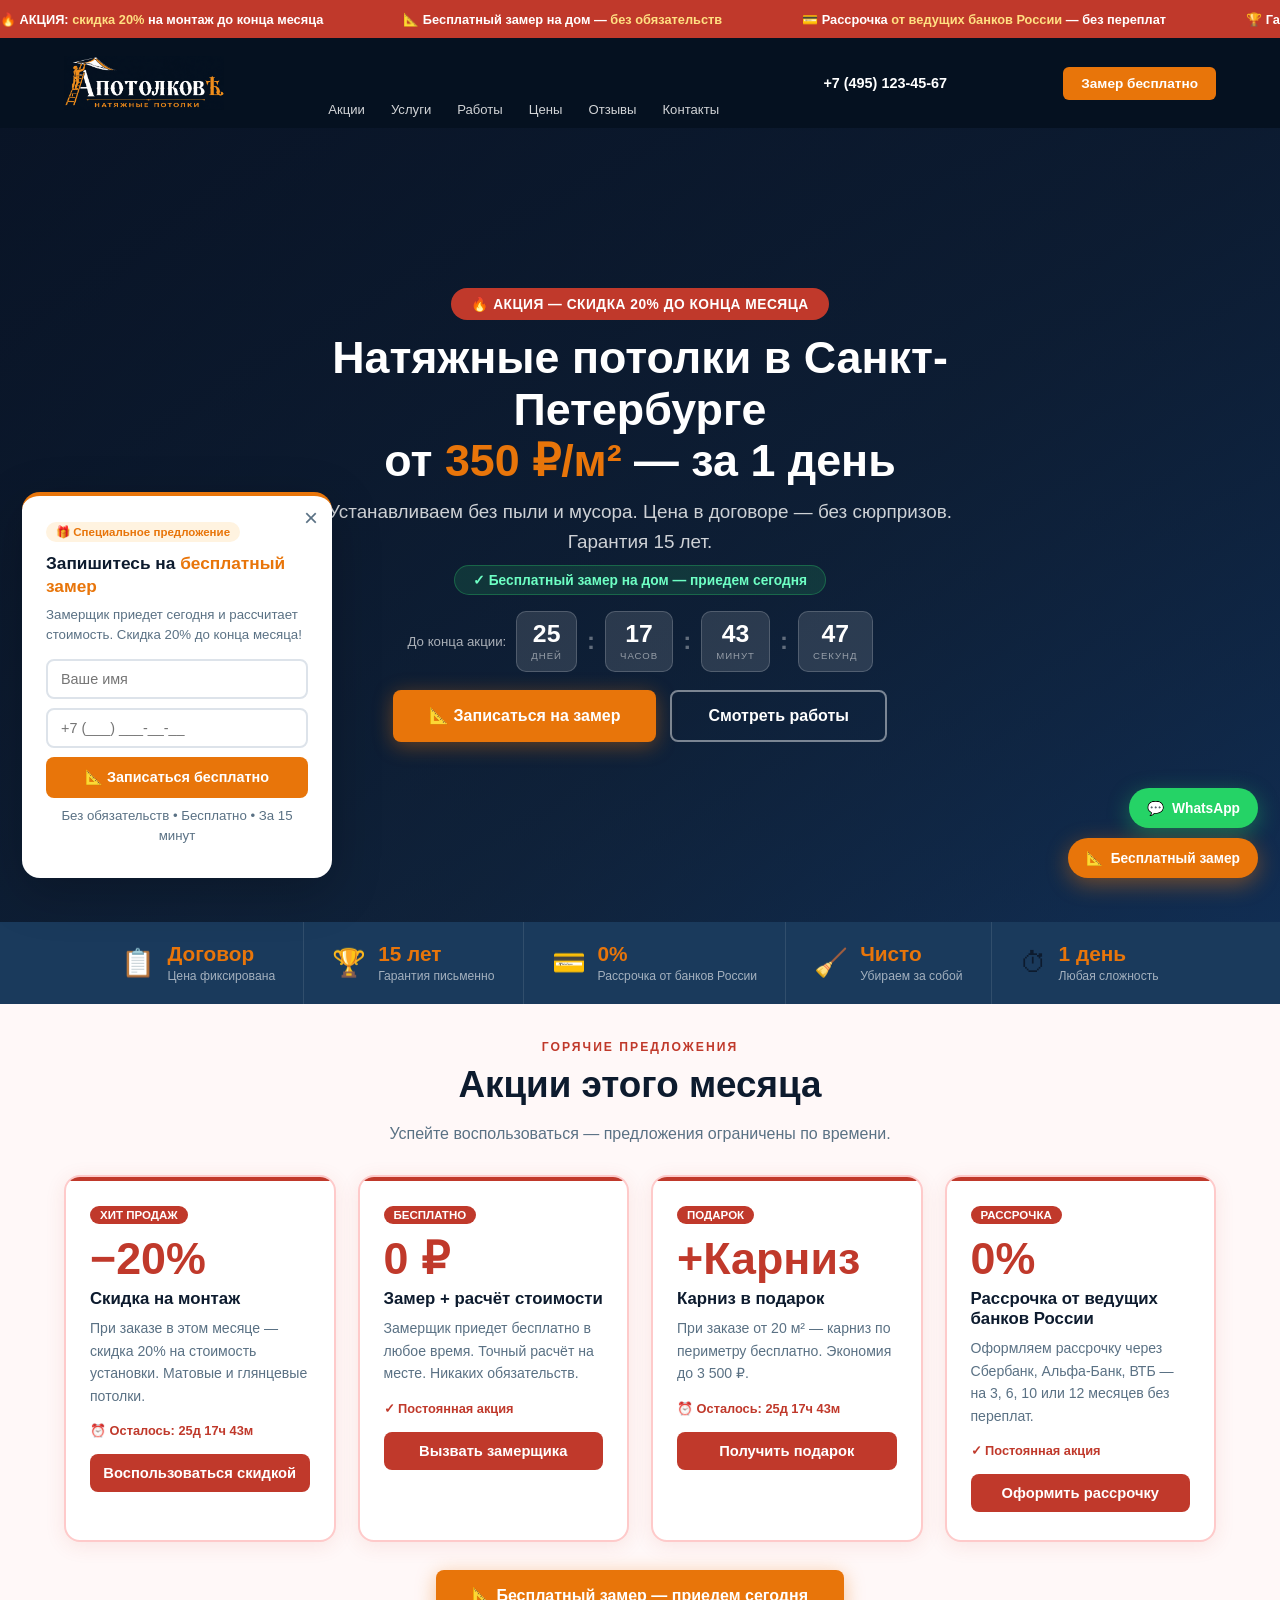
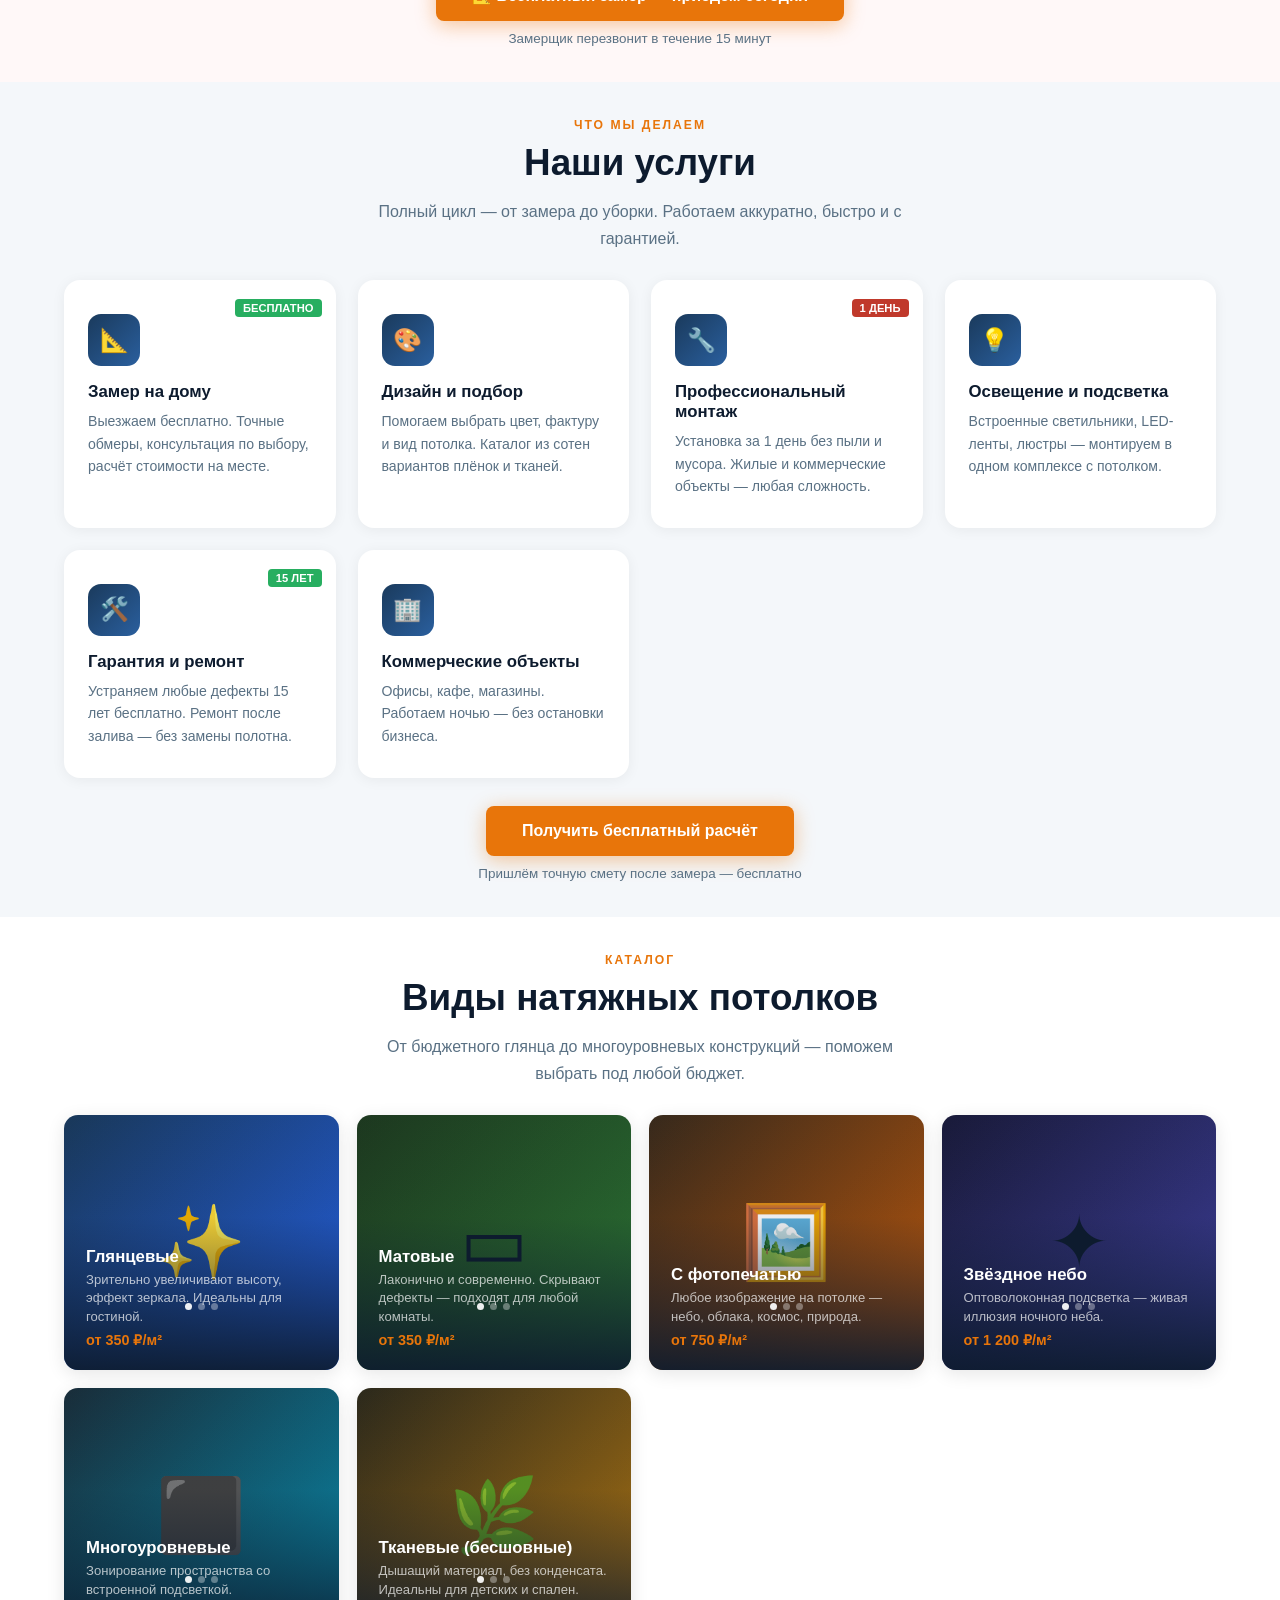
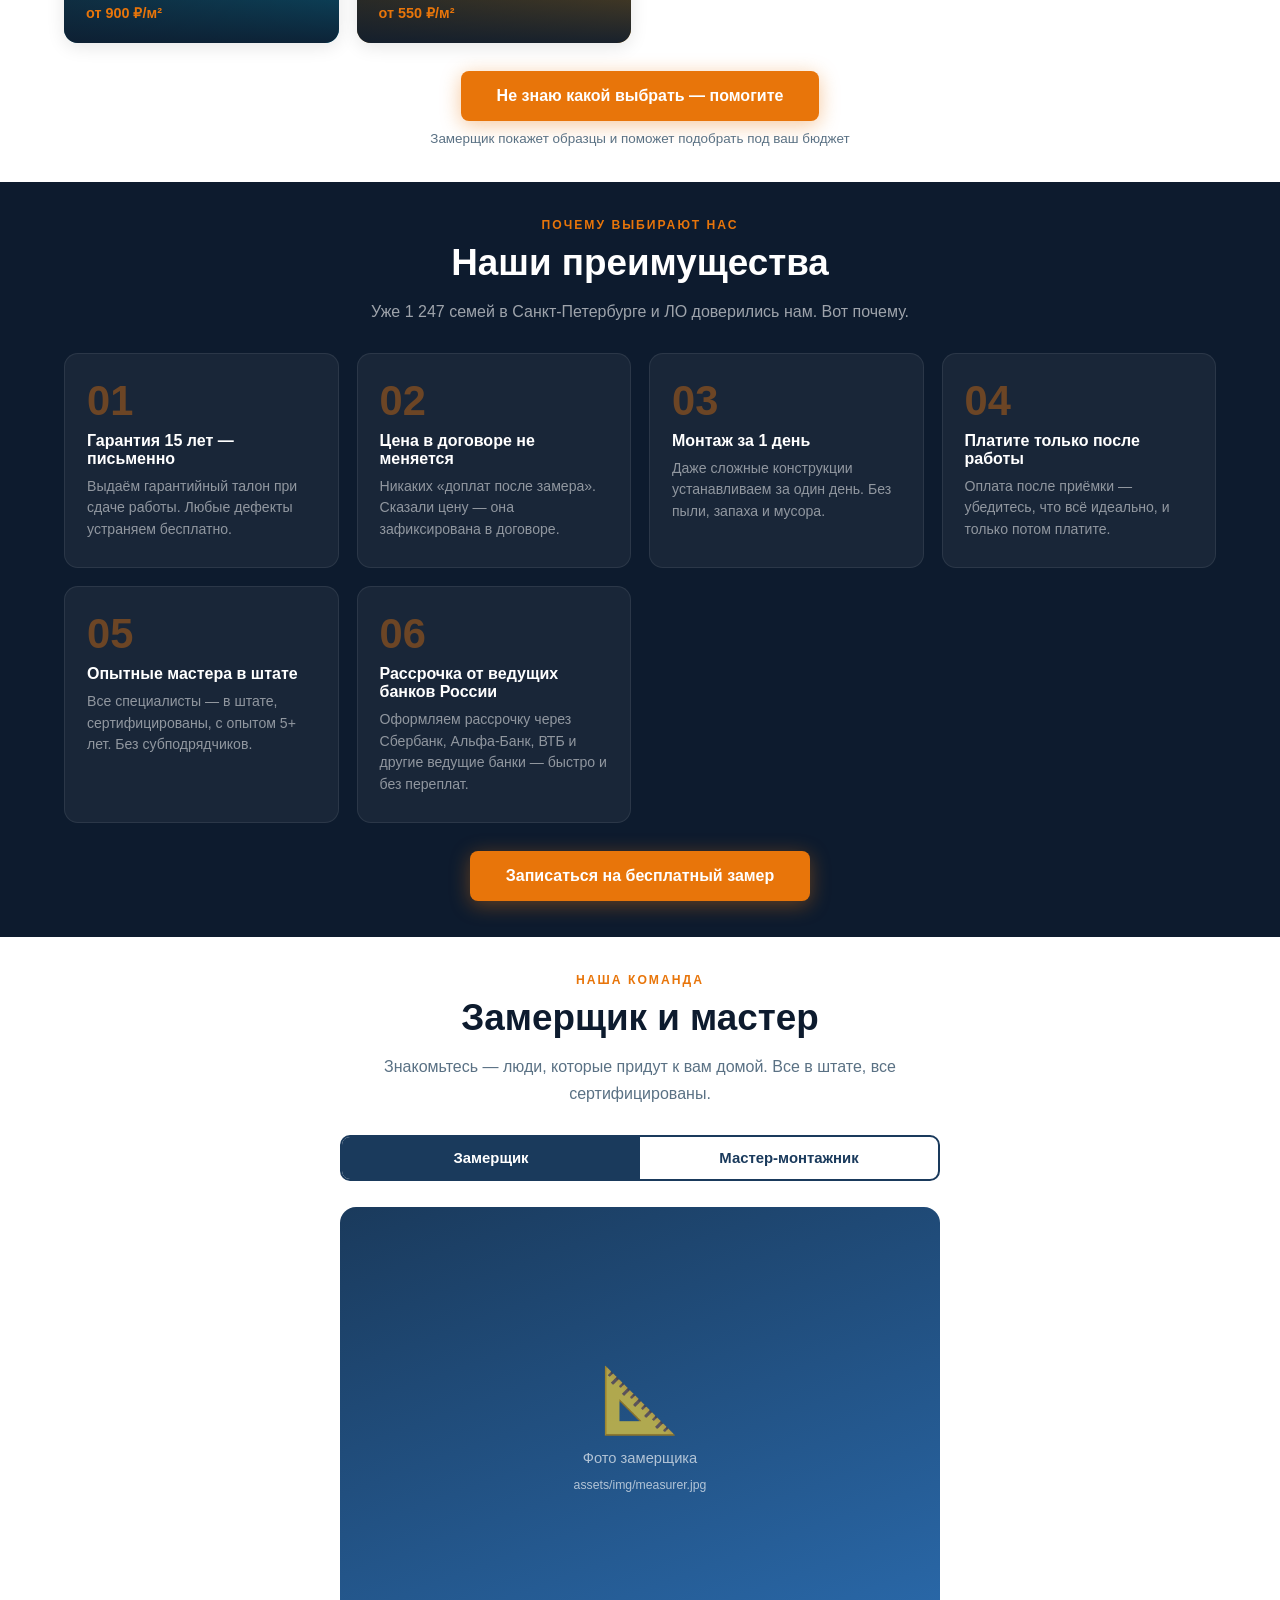
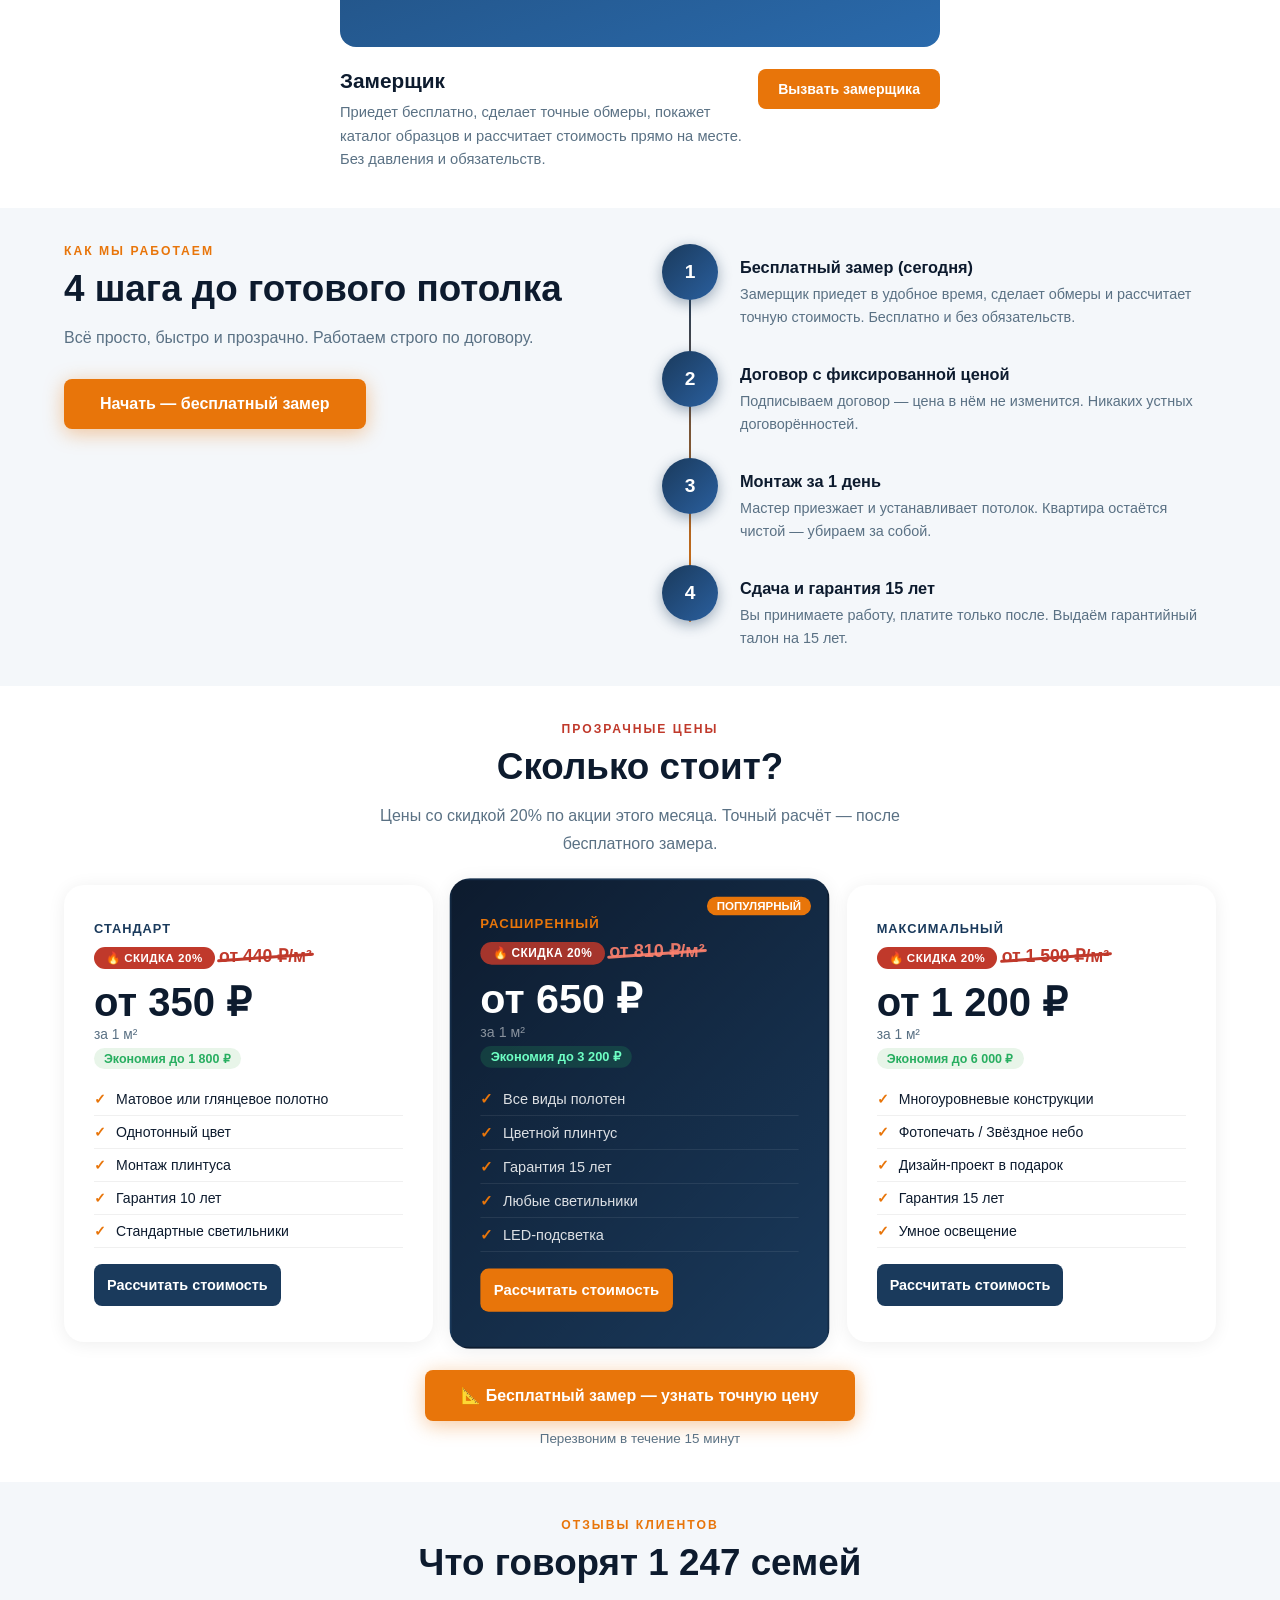
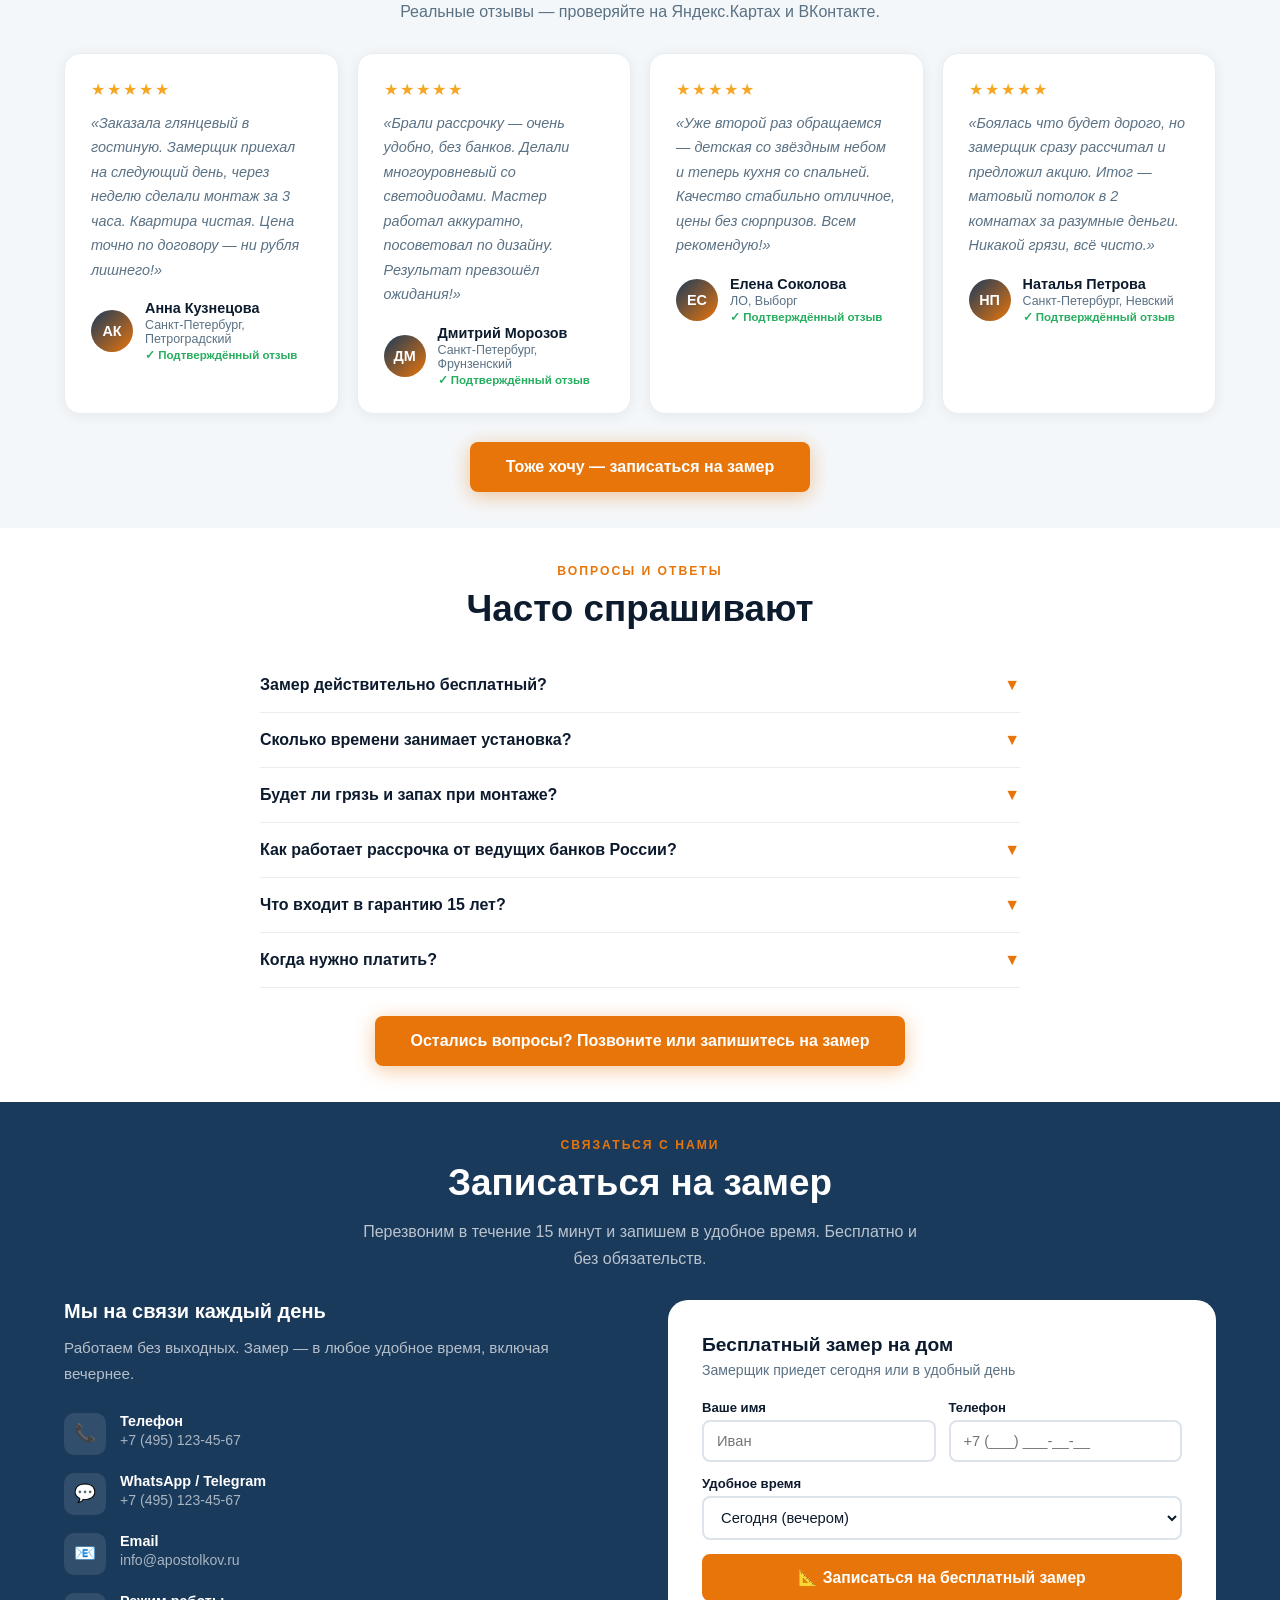
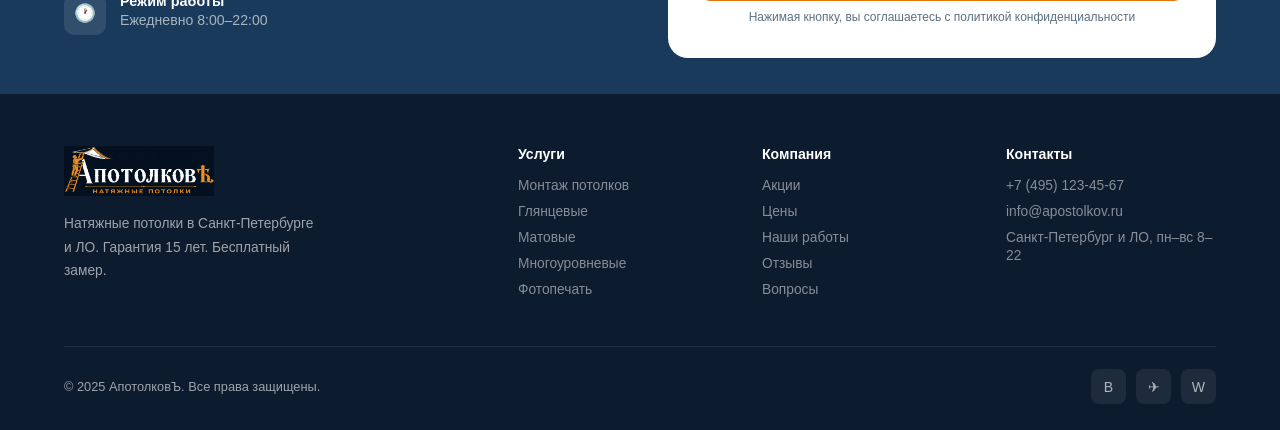
==== commit 7d3de6ab: "Revert "standart" This reverts commit 9078980dbd2a736eeddcb322a8b1a55827618b7a." ====
--- a/index.html
+++ b/index.html
@@ -1,32 +1,794 @@
-<!doctype html><html lang="ru"><head>
-<meta charset="utf-8"><meta name="viewport" content="width=device-width,initial-scale=1">
-<title>Натяжные потолки в Санкт-Петербурге и ЛО — замер и монтаж | АпотолковЪ</title>
-<meta name="description" content="Натяжные потолки в Санкт-Петербурге и Ленинградской области: замер, смета, монтаж освещения, теневого профиля и скрытых карнизов. Реальные работы.">
-<meta name="robots" content="index,follow,max-image-preview:large"><meta name="theme-color" content="#0b1f33">
-<link rel="canonical" href="https://apostolkov.ru/"><link rel="icon" href="assets/favicon.svg" type="image/svg+xml"><link rel="stylesheet" href="css/style.css">
-<meta property="og:type" content="website"><meta property="og:locale" content="ru_RU"><meta property="og:title" content="Натяжные потолки в Санкт-Петербурге и ЛО — АпотолковЪ"><meta property="og:description" content="Замер, расчёт и монтаж. Реальные фотографии работ."><meta property="og:url" content="https://apostolkov.ru/"><meta property="og:image" content="https://apostolkov.ru/assets/img/portfolio/bedroom-lighting.jpg">
-<script type="application/ld+json">{"@context":"https://schema.org","@type":"HomeAndConstructionBusiness","name":"АпотолковЪ","url":"https://apostolkov.ru/","telephone":"+7-495-123-45-67","email":"info@apostolkov.ru","areaServed":["Санкт-Петербург","Ленинградская область"],"openingHours":"Mo-Su 08:00-22:00"}</script></head><body>
-<a class="skip-link" href="#main">Перейти к содержанию</a>
-<div class="topline"><span>Санкт-Петербург и Ленинградская область</span><span>Ежедневно 8:00–22:00</span><a href="mailto:info@apostolkov.ru">info@apostolkov.ru</a></div>
-<header class="site-header"><a class="brand" href="#top" aria-label="На главную"><img src="assets/img/logo.png" width="210" height="74" alt="АпотолковЪ"></a><nav aria-label="Основная навигация"><button class="menu-toggle" type="button" aria-expanded="false" aria-controls="menu">Меню</button><ul id="menu"><li><a href="#services">Услуги</a></li><li><a href="#portfolio">Работы</a></li><li><a href="#prices">Цены</a></li><li><a href="#steps">Как работаем</a></li><li><a href="#contacts">Контакты</a></li></ul></nav><div class="header-contact"><a class="phone" href="tel:+74951234567">+7 (495) 123-45-67</a><button class="button button-small open-dialog" type="button">Заказать замер</button></div></header>
-<main id="main"><section class="hero" id="top"><div class="hero-media" role="img" aria-label="Натяжной потолок с декоративным освещением"></div><div class="hero-shade"></div><div class="container hero-content"><p class="eyebrow">Монтаж в Санкт-Петербурге и ЛО</p><h1>Натяжные потолки<br>с аккуратным монтажом</h1><p class="hero-lead">Замерим помещение, подберём полотно, профиль и освещение. До начала работ согласуем понятную смету.</p><div class="hero-actions"><button class="button open-dialog" type="button">Получить расчёт</button><a class="button button-ghost" href="#portfolio">Посмотреть работы</a></div><ul class="hero-facts"><li><strong>Бесплатный замер</strong><span>условия уточним по адресу</span></li><li><strong>Смета до монтажа</strong><span>фиксируем состав работ</span></li><li><strong>Гарантия по договору</strong><span>условия указаны письменно</span></li></ul></div></section>
-<section class="section" id="services"><div class="container"><p class="eyebrow dark">Что устанавливаем</p><h2>Решения для потолка и освещения</h2><p class="section-intro">Подбираем конструкцию под помещение, интерьер и технические условия.</p><div class="service-grid">
-<article><span>01</span><h3>Матовые и сатиновые потолки</h3><p>Ровная поверхность без бликов для жилых и коммерческих помещений.</p></article><article><span>02</span><h3>Теневой профиль</h3><p>Чёткий зазор по периметру без потолочного плинтуса.</p></article><article><span>03</span><h3>Контурная подсветка</h3><p>Мягкий свет по периметру и световые линии.</p></article><article><span>04</span><h3>Скрытые карнизы</h3><p>Ниша для штор без видимого крепежа.</p></article><article><span>05</span><h3>Треки, светильники и люстры</h3><p>Закладные и монтаж приборов вместе с потолком.</p></article><article><span>06</span><h3>Сложная геометрия</h3><p>Обход шкафов, перегородок и вентиляции.</p></article></div></div></section>
-<section class="section section-muted" id="portfolio"><div class="container"><p class="eyebrow dark">Наши работы</p><h2>Реальные примеры монтажа</h2><p class="section-intro">Фотографии выполненных объектов без фотостоков. Нажмите на снимок, чтобы рассмотреть детали.</p><div class="gallery">
-<button class="gallery-item gallery-wide" data-full="assets/img/portfolio/bedroom-lighting.jpg" type="button"><img src="assets/img/portfolio/bedroom-lighting.jpg" width="960" height="1280" alt="Матовый потолок с подвесными светильниками в спальне" loading="lazy"><span>Матовый потолок и подвесные светильники</span></button>
-<button class="gallery-item" data-full="assets/img/portfolio/contour-lighting.jpg" type="button"><img src="assets/img/portfolio/contour-lighting.jpg" width="960" height="1280" alt="Контурная подсветка потолка в ванной" loading="lazy"><span>Контурная подсветка</span></button>
-<button class="gallery-item" data-full="assets/img/portfolio/shadow-profile.jpg" type="button"><img src="assets/img/portfolio/shadow-profile.jpg" width="960" height="1280" alt="Натяжной потолок с теневым профилем" loading="lazy"><span>Теневой профиль и световая линия</span></button>
-<button class="gallery-item" data-full="assets/img/portfolio/matte-living-room.jpg" type="button"><img src="assets/img/portfolio/matte-living-room.jpg" width="960" height="1280" alt="Белый матовый потолок в гостиной" loading="lazy"><span>Матовый потолок в гостиной</span></button>
-<button class="gallery-item" data-full="assets/img/portfolio/track-lighting.jpg" type="button"><img src="assets/img/portfolio/track-lighting.jpg" width="960" height="1280" alt="Трековое освещение на натяжном потолке" loading="lazy"><span>Трековое освещение</span></button>
-<button class="gallery-item" data-full="assets/img/portfolio/chandelier.jpg" type="button"><img src="assets/img/portfolio/chandelier.jpg" width="960" height="1280" alt="Люстра на натяжном потолке" loading="lazy"><span>Закладная под люстру</span></button>
-<button class="gallery-item" data-full="assets/img/portfolio/hidden-cornice.jpg" type="button"><img src="assets/img/portfolio/hidden-cornice.jpg" width="960" height="1280" alt="Скрытый карниз у окна" loading="lazy"><span>Скрытый карниз</span></button>
-<button class="gallery-item gallery-wide" data-full="assets/img/portfolio/black-insert.jpg" type="button"><img src="assets/img/portfolio/black-insert.jpg" width="960" height="1280" alt="Чёрная вставка по периметру потолка" loading="lazy"><span>Чёрная вставка по периметру</span></button>
-</div></div></section>
-<section class="section" id="prices"><div class="container"><p class="eyebrow dark">Стоимость</p><h2>Из чего складывается цена</h2><p class="section-intro">Точную сумму определяем после замера. В смете отдельно показываем полотно, профиль, освещение и дополнительные работы.</p><div class="price-grid"><article><h3>Полотно и профиль</h3><p>Площадь, фактура, углы и тип примыкания.</p></article><article><h3>Освещение</h3><p>Закладные, светильники, люстры, треки и подсветка.</p></article><article><h3>Дополнительные работы</h3><p>Ниши, карнизы, вентиляция и обход мебели.</p></article></div><div class="price-cta"><div><strong>Узнайте стоимость для вашего помещения</strong><span>Замерщик покажет образцы и подготовит смету.</span></div><button class="button open-dialog" type="button">Заказать замер</button></div></div></section>
-<section class="section section-dark" id="steps"><div class="container"><p class="eyebrow">Порядок работы</p><h2>От заявки до готового потолка</h2><ol class="steps"><li><span>1</span><div><h3>Консультация</h3><p>Уточняем помещение, задачу и время.</p></div></li><li><span>2</span><div><h3>Замер и смета</h3><p>Измеряем, показываем материалы и считаем работы.</p></div></li><li><span>3</span><div><h3>Договор</h3><p>Фиксируем объём, стоимость, сроки и гарантию.</p></div></li><li><span>4</span><div><h3>Монтаж</h3><p>Устанавливаем и проверяем результат вместе.</p></div></li></ol></div></section>
-<section class="section" id="faq"><div class="container narrow"><p class="eyebrow dark">Частые вопросы</p><h2>Что важно знать до замера</h2><details><summary>Замер действительно бесплатный?</summary><p>Условия выезда зависят от адреса. Сообщите район или населённый пункт — подтвердим условия заранее.</p></details><details><summary>Можно установить светильники и карниз вместе с потолком?</summary><p>Да. На замере согласуем расположение, тип приборов и закладные.</p></details><details><summary>Когда будет известна точная цена?</summary><p>После замера и выбора материалов. Состав работ и сумму фиксируем до монтажа.</p></details><details><summary>Сколько занимает монтаж?</summary><p>Срок зависит от площади, углов, освещения и сложности. Его сообщим после замера.</p></details></div></section>
-<section class="section contact-section" id="contacts"><div class="container contact-grid"><div><p class="eyebrow">Связаться с нами</p><h2>Закажите замер и расчёт</h2><p>Оставьте имя и телефон. Мы свяжемся, уточним адрес и задачу.</p><div class="contact-list"><a href="tel:+74951234567"><span>Телефон</span><strong>+7 (495) 123-45-67</strong></a><a href="mailto:info@apostolkov.ru"><span>Электронная почта</span><strong>info@apostolkov.ru</strong></a><div><span>Режим работы</span><strong>Ежедневно, 8:00–22:00</strong></div></div></div>
-<form class="lead-form" action="send.php" method="post" data-lead-form><h3>Заявка на замер</h3><label>Ваше имя<input name="name" type="text" autocomplete="name" maxlength="60" required></label><label>Телефон<input name="phone" type="tel" inputmode="tel" autocomplete="tel" placeholder="+7 (___) ___-__-__" maxlength="24" required></label><label class="honeypot" aria-hidden="true">Не заполняйте<input name="website" type="text" tabindex="-1" autocomplete="off"></label><label class="consent"><input name="consent" type="checkbox" value="yes" required><span>Я даю <a href="consent.html" target="_blank">согласие на обработку персональных данных</a> и ознакомлен(а) с <a href="privacy.html" target="_blank">политикой конфиденциальности</a>.</span></label><button class="button" type="submit">Отправить заявку</button><p class="form-status" role="status" aria-live="polite"></p></form></div></section></main>
-<footer><div class="container footer-grid"><div><img src="assets/img/logo.png" width="180" height="64" alt="АпотолковЪ"><p>Натяжные потолки в Санкт-Петербурге и Ленинградской области.</p></div><div><strong>Навигация</strong><a href="#services">Услуги</a><a href="#portfolio">Работы</a><a href="#prices">Стоимость</a></div><div><strong>Документы</strong><a href="privacy.html">Политика конфиденциальности</a><a href="consent.html">Согласие на обработку данных</a></div><div><strong>Контакты</strong><a href="tel:+74951234567">+7 (495) 123-45-67</a><a href="mailto:info@apostolkov.ru">info@apostolkov.ru</a></div></div><div class="container copyright">© <span id="year"></span> АпотолковЪ</div></footer>
-<dialog class="lead-dialog" id="lead-dialog"><button class="dialog-close" type="button" aria-label="Закрыть">×</button><p class="eyebrow dark">Бесплатная консультация</p><h2>Заказать замер</h2><p>Оставьте телефон — свяжемся и согласуем детали.</p><form class="lead-form compact" action="send.php" method="post" data-lead-form><label>Ваше имя<input name="name" type="text" maxlength="60" required></label><label>Телефон<input name="phone" type="tel" placeholder="+7 (___) ___-__-__" maxlength="24" required></label><label class="honeypot" aria-hidden="true">Не заполняйте<input name="website" type="text" tabindex="-1"></label><label class="consent"><input name="consent" type="checkbox" value="yes" required><span>Согласен(на) на <a href="consent.html" target="_blank">обработку данных</a> по <a href="privacy.html" target="_blank">политике</a>.</span></label><button class="button" type="submit">Отправить заявку</button><p class="form-status" role="status"></p></form></dialog>
-<dialog class="lightbox" id="lightbox"><button type="button" aria-label="Закрыть">×</button><img alt="Увеличенная фотография работы"></dialog><script src="js/main.js" defer></script></body></html>
+<!DOCTYPE html>
+<html lang="ru">
+<head>
+  <meta charset="UTF-8">
+  <meta name="viewport" content="width=device-width, initial-scale=1.0">
+  <title>АпотолковЪ — Натяжные потолки в Санкт-Петербурге от 350₽/м²</title>
+  <meta name="description" content="Натяжные потолки в Санкт-Петербурге от 350₽/м². Бесплатный замер. Монтаж за 1 день. Гарантия 15 лет. Скидка 20% в этом месяце!">
+  <link rel="stylesheet" href="css/style.css">
+</head>
+<body>
+
+<!-- PROMO BAR -->
+<div class="promo-bar">
+  <div class="promo-ticker">
+    <span style="white-space:nowrap">🔥 АКЦИЯ: <strong>скидка 20%</strong> на монтаж до конца месяца</span>
+    <span style="white-space:nowrap">📐 Бесплатный замер на дом — <strong>без обязательств</strong></span>
+    <span style="white-space:nowrap">💳 Рассрочка <strong>от ведущих банков России</strong> — без переплат</span>
+    <span style="white-space:nowrap">🏆 Гарантия <strong>15 лет</strong> — письменно в договоре</span>
+    <span style="white-space:nowrap">☎ <strong>+7 (495) 123-45-67</strong> — ежедневно 8:00–22:00</span>
+    <span style="white-space:nowrap">🔥 АКЦИЯ: <strong>скидка 20%</strong> на монтаж до конца месяца</span>
+    <span style="white-space:nowrap">📐 Бесплатный замер на дом — <strong>без обязательств</strong></span>
+    <span style="white-space:nowrap">💳 Рассрочка <strong>от ведущих банков России</strong> — без переплат</span>
+    <span style="white-space:nowrap">🏆 Гарантия <strong>15 лет</strong> — письменно в договоре</span>
+    <span style="white-space:nowrap">☎ <strong>+7 (495) 123-45-67</strong> — ежедневно 8:00–22:00</span>
+  </div>
+</div>
+
+<!-- NAV -->
+<nav id="navbar">
+  <a href="#" class="logo">
+    <img src="assets/img/logo.png" alt="АпотолковЪ — Натяжные потолки" class="logo-img">
+  </a>
+  <ul id="nav-menu">
+    <li><a href="#promos">Акции</a></li>
+    <li><a href="#services">Услуги</a></li>
+    <li><a href="#gallery">Работы</a></li>
+    <li><a href="#pricing">Цены</a></li>
+    <li><a href="#reviews">Отзывы</a></li>
+    <li><a href="#contact">Контакты</a></li>
+  </ul>
+  <a href="tel:+74951234567" class="nav-phone" style="white-space:nowrap;flex-shrink:0;min-width:max-content">+7 (495) 123-45-67</a>
+  <button class="nav-cta open-modal">Замер бесплатно</button>
+  <div class="burger" onclick="toggleMenu()"><span></span><span></span><span></span></div>
+</nav>
+
+<!-- HERO -->
+<section class="hero">
+  <div class="hero-bg-img"></div>
+  <div class="hero-overlay"></div>
+  <div class="hero-content">
+    <div class="promo-badge-hero">🔥 Акция — скидка 20% до конца месяца</div>
+    <h1>Натяжные потолки в Санкт-Петербурге<br>от <span>350 ₽/м²</span> — за 1 день</h1>
+    <p class="hero-sub">Устанавливаем без пыли и мусора. <span style="white-space:nowrap">Цена в договоре — без сюрпризов.</span> <span style="white-space:nowrap">Гарантия 15 лет.</span></p>
+    <div class="hero-free">✓ Бесплатный замер на дом — приедем сегодня</div>
+    <div class="countdown">
+      <span class="countdown-lbl">До конца акции:</span>
+      <div class="count-box"><span class="count-num cd-days">00</span><span class="count-lbl">дней</span></div>
+      <span class="count-sep">:</span>
+      <div class="count-box"><span class="count-num cd-hours">00</span><span class="count-lbl">часов</span></div>
+      <span class="count-sep">:</span>
+      <div class="count-box"><span class="count-num cd-mins">00</span><span class="count-lbl">минут</span></div>
+      <span class="count-sep">:</span>
+      <div class="count-box"><span class="count-num cd-secs">00</span><span class="count-lbl">секунд</span></div>
+    </div>
+    <div class="hero-btns">
+      <button class="btn-primary open-modal">📐 Записаться на замер</button>
+      <a href="#gallery" class="btn-outline">Смотреть работы</a>
+    </div>
+  </div>
+</section>
+
+<!-- TRUST BAR -->
+<div class="trust-bar">
+  <div class="trust-items">
+    <div class="trust-item"><span class="trust-icon">📋</span><div><span class="trust-num">Договор</span><span class="trust-text">Цена фиксирована</span></div></div>
+    <div class="trust-item"><span class="trust-icon">🏆</span><div><span class="trust-num">15 лет</span><span class="trust-text">Гарантия письменно</span></div></div>
+    <div class="trust-item"><span class="trust-icon">💳</span><div><span class="trust-num">0%</span><span class="trust-text">Рассрочка от банков России</span></div></div>
+    <div class="trust-item"><span class="trust-icon">🧹</span><div><span class="trust-num">Чисто</span><span class="trust-text">Убираем за собой</span></div></div>
+    <div class="trust-item"><span class="trust-icon">⏱</span><div><span class="trust-num">1 день</span><span class="trust-text">Любая сложность</span></div></div>
+  </div>
+</div>
+
+<!-- PROMOTIONS -->
+<section id="promos">
+  <div class="center">
+    <div class="section-tag red">Горячие предложения</div>
+    <h2 class="section-title">Акции этого месяца</h2>
+    <p class="section-sub">Успейте воспользоваться — предложения ограничены по времени.</p>
+  </div>
+  <div class="promos-grid">
+    <div class="promo-card fade-in">
+      <div class="promo-card-tag">Хит продаж</div>
+      <div class="promo-discount">−20%</div>
+      <h3>Скидка на монтаж</h3>
+      <p>При заказе в этом месяце — скидка 20% на стоимость установки. Матовые и глянцевые потолки.</p>
+      <div class="promo-deadline">⏰ Осталось: <span class="cd-days">--</span>д <span class="cd-hours">--</span>ч <span class="cd-mins">--</span>м</div>
+      <button class="btn-promo open-modal">Воспользоваться скидкой</button>
+    </div>
+    <div class="promo-card fade-in">
+      <div class="promo-card-tag">Бесплатно</div>
+      <div class="promo-discount">0 ₽</div>
+      <h3>Замер + расчёт стоимости</h3>
+      <p>Замерщик приедет бесплатно в любое время. Точный расчёт на месте. Никаких обязательств.</p>
+      <div class="promo-deadline">✓ Постоянная акция</div>
+      <button class="btn-promo open-modal">Вызвать замерщика</button>
+    </div>
+    <div class="promo-card fade-in">
+      <div class="promo-card-tag">Подарок</div>
+      <div class="promo-discount">+Карниз</div>
+      <h3>Карниз в подарок</h3>
+      <p>При заказе от 20 м² — карниз по периметру бесплатно. Экономия до 3 500 ₽.</p>
+      <div class="promo-deadline">⏰ Осталось: <span class="cd-days">--</span>д <span class="cd-hours">--</span>ч <span class="cd-mins">--</span>м</div>
+      <button class="btn-promo open-modal">Получить подарок</button>
+    </div>
+    <div class="promo-card fade-in">
+      <div class="promo-card-tag">Рассрочка</div>
+      <div class="promo-discount">0%</div>
+      <h3>Рассрочка от ведущих банков России</h3>
+      <p>Оформляем рассрочку через Сбербанк, Альфа-Банк, ВТБ — на 3, 6, 10 или 12 месяцев без переплат.</p>
+      <div class="promo-deadline">✓ Постоянная акция</div>
+      <button class="btn-promo open-modal">Оформить рассрочку</button>
+    </div>
+  </div>
+  <div class="section-cta">
+    <button class="btn-primary open-modal">📐 Бесплатный замер — приедем сегодня</button>
+    <p>Замерщик перезвонит в течение 15 минут</p>
+  </div>
+</section>
+
+<!-- SERVICES -->
+<section id="services">
+  <div class="center">
+    <div class="section-tag">Что мы делаем</div>
+    <h2 class="section-title">Наши услуги</h2>
+    <p class="section-sub">Полный цикл — от замера до уборки. Работаем аккуратно, быстро и с гарантией.</p>
+  </div>
+  <div class="services-grid">
+    <div class="service-card fade-in">
+      <div class="service-card-badge"><span class="badge badge-free">Бесплатно</span></div>
+      <div class="service-icon">📐</div>
+      <h3>Замер на дому</h3>
+      <p>Выезжаем бесплатно. Точные обмеры, консультация по выбору, расчёт стоимости на месте.</p>
+    </div>
+    <div class="service-card fade-in">
+      <div class="service-icon">🎨</div>
+      <h3>Дизайн и подбор</h3>
+      <p>Помогаем выбрать цвет, фактуру и вид потолка. Каталог из сотен вариантов плёнок и тканей.</p>
+    </div>
+    <div class="service-card fade-in">
+      <div class="service-card-badge"><span class="badge badge-promo">1 день</span></div>
+      <div class="service-icon">🔧</div>
+      <h3>Профессиональный монтаж</h3>
+      <p>Установка за 1 день без пыли и мусора. Жилые и коммерческие объекты — любая сложность.</p>
+    </div>
+    <div class="service-card fade-in">
+      <div class="service-icon">💡</div>
+      <h3>Освещение и подсветка</h3>
+      <p>Встроенные светильники, LED-ленты, люстры — монтируем в одном комплексе с потолком.</p>
+    </div>
+    <div class="service-card fade-in">
+      <div class="service-card-badge"><span class="badge badge-free">15 лет</span></div>
+      <div class="service-icon">🛠️</div>
+      <h3>Гарантия и ремонт</h3>
+      <p>Устраняем любые дефекты 15 лет бесплатно. Ремонт после залива — без замены полотна.</p>
+    </div>
+    <div class="service-card fade-in">
+      <div class="service-icon">🏢</div>
+      <h3>Коммерческие объекты</h3>
+      <p>Офисы, кафе, магазины. Работаем ночью — без остановки бизнеса.</p>
+    </div>
+  </div>
+  <div class="section-cta">
+    <button class="btn-primary open-modal">Получить бесплатный расчёт</button>
+    <p>Пришлём точную смету после замера — бесплатно</p>
+  </div>
+</section>
+
+<!-- TYPES -->
+<section id="types">
+  <div class="center">
+    <div class="section-tag">Каталог</div>
+    <h2 class="section-title">Виды натяжных потолков</h2>
+    <p class="section-sub">От бюджетного глянца до многоуровневых конструкций — поможем выбрать под любой бюджет.</p>
+  </div>
+  <div class="types-grid">
+    <div class="type-card tc1 fade-in">
+      <div class="type-slides">
+        <div class="type-slide active">
+          <!-- <img src="assets/img/glossy-1.jpg" alt="Глянцевый потолок"> -->
+          <span class="type-slide-emoji">✨</span>
+        </div>
+        <div class="type-slide">
+          <!-- <img src="assets/img/glossy-2.jpg" alt="Глянцевый потолок"> -->
+          <span class="type-slide-emoji">🪩</span>
+        </div>
+        <div class="type-slide">
+          <!-- <img src="assets/img/glossy-3.jpg" alt="Глянцевый потолок"> -->
+          <span class="type-slide-emoji">💎</span>
+        </div>
+      </div>
+      <div class="type-dots"><span class="type-dot active"></span><span class="type-dot"></span><span class="type-dot"></span></div>
+      <div class="type-overlay">
+        <h3>Глянцевые</h3>
+        <p>Зрительно увеличивают высоту, эффект зеркала. Идеальны для гостиной.</p>
+        <span class="type-price">от 350 ₽/м²</span>
+      </div>
+    </div>
+    <div class="type-card tc2 fade-in">
+      <div class="type-slides">
+        <div class="type-slide active">
+          <!-- <img src="assets/img/matte-1.jpg" alt="Матовый потолок"> -->
+          <span class="type-slide-emoji">▭</span>
+        </div>
+        <div class="type-slide">
+          <!-- <img src="assets/img/matte-2.jpg" alt="Матовый потолок"> -->
+          <span class="type-slide-emoji">◻️</span>
+        </div>
+        <div class="type-slide">
+          <!-- <img src="assets/img/matte-3.jpg" alt="Матовый потолок"> -->
+          <span class="type-slide-emoji">🔲</span>
+        </div>
+      </div>
+      <div class="type-dots"><span class="type-dot active"></span><span class="type-dot"></span><span class="type-dot"></span></div>
+      <div class="type-overlay">
+        <h3>Матовые</h3>
+        <p>Лаконично и современно. Скрывают дефекты — подходят для любой комнаты.</p>
+        <span class="type-price">от 350 ₽/м²</span>
+      </div>
+    </div>
+    <div class="type-card tc3 fade-in">
+      <div class="type-slides">
+        <div class="type-slide active">
+          <!-- <img src="assets/img/photo-1.jpg" alt="Потолок с фотопечатью"> -->
+          <span class="type-slide-emoji">🖼️</span>
+        </div>
+        <div class="type-slide">
+          <!-- <img src="assets/img/photo-2.jpg" alt="Потолок с фотопечатью"> -->
+          <span class="type-slide-emoji">🌅</span>
+        </div>
+        <div class="type-slide">
+          <!-- <img src="assets/img/photo-3.jpg" alt="Потолок с фотопечатью"> -->
+          <span class="type-slide-emoji">🌌</span>
+        </div>
+      </div>
+      <div class="type-dots"><span class="type-dot active"></span><span class="type-dot"></span><span class="type-dot"></span></div>
+      <div class="type-overlay">
+        <h3>С фотопечатью</h3>
+        <p>Любое изображение на потолке — небо, облака, космос, природа.</p>
+        <span class="type-price">от 750 ₽/м²</span>
+      </div>
+    </div>
+    <div class="type-card tc4 fade-in">
+      <div class="type-slides">
+        <div class="type-slide active">
+          <!-- <img src="assets/img/stars-1.jpg" alt="Звёздное небо"> -->
+          <span class="type-slide-emoji">✦</span>
+        </div>
+        <div class="type-slide">
+          <!-- <img src="assets/img/stars-2.jpg" alt="Звёздное небо"> -->
+          <span class="type-slide-emoji">🌟</span>
+        </div>
+        <div class="type-slide">
+          <!-- <img src="assets/img/stars-3.jpg" alt="Звёздное небо"> -->
+          <span class="type-slide-emoji">🌠</span>
+        </div>
+      </div>
+      <div class="type-dots"><span class="type-dot active"></span><span class="type-dot"></span><span class="type-dot"></span></div>
+      <div class="type-overlay">
+        <h3>Звёздное небо</h3>
+        <p>Оптоволоконная подсветка — живая иллюзия ночного неба.</p>
+        <span class="type-price">от 1 200 ₽/м²</span>
+      </div>
+    </div>
+    <div class="type-card tc5 fade-in">
+      <div class="type-slides">
+        <div class="type-slide active">
+          <!-- <img src="assets/img/multi-1.jpg" alt="Многоуровневый потолок"> -->
+          <span class="type-slide-emoji">⬛</span>
+        </div>
+        <div class="type-slide">
+          <!-- <img src="assets/img/multi-2.jpg" alt="Многоуровневый потолок"> -->
+          <span class="type-slide-emoji">🔷</span>
+        </div>
+        <div class="type-slide">
+          <!-- <img src="assets/img/multi-3.jpg" alt="Многоуровневый потолок"> -->
+          <span class="type-slide-emoji">💡</span>
+        </div>
+      </div>
+      <div class="type-dots"><span class="type-dot active"></span><span class="type-dot"></span><span class="type-dot"></span></div>
+      <div class="type-overlay">
+        <h3>Многоуровневые</h3>
+        <p>Зонирование пространства со встроенной подсветкой.</p>
+        <span class="type-price">от 900 ₽/м²</span>
+      </div>
+    </div>
+    <div class="type-card tc6 fade-in">
+      <div class="type-slides">
+        <div class="type-slide active">
+          <!-- <img src="assets/img/fabric-1.jpg" alt="Тканевый потолок"> -->
+          <span class="type-slide-emoji">🌿</span>
+        </div>
+        <div class="type-slide">
+          <!-- <img src="assets/img/fabric-2.jpg" alt="Тканевый потолок"> -->
+          <span class="type-slide-emoji">🍃</span>
+        </div>
+        <div class="type-slide">
+          <!-- <img src="assets/img/fabric-3.jpg" alt="Тканевый потолок"> -->
+          <span class="type-slide-emoji">☁️</span>
+        </div>
+      </div>
+      <div class="type-dots"><span class="type-dot active"></span><span class="type-dot"></span><span class="type-dot"></span></div>
+      <div class="type-overlay">
+        <h3>Тканевые (бесшовные)</h3>
+        <p>Дышащий материал, без конденсата. Идеальны для детских и спален.</p>
+        <span class="type-price">от 550 ₽/м²</span>
+      </div>
+    </div>
+  </div>
+  <div class="section-cta">
+    <button class="btn-primary open-modal">Не знаю какой выбрать — помогите</button>
+    <p>Замерщик покажет образцы и поможет подобрать под ваш бюджет</p>
+  </div>
+</section>
+
+<!-- WHY -->
+<section id="why">
+  <div class="center">
+    <div class="section-tag">Почему выбирают нас</div>
+    <h2 class="section-title">Наши преимущества</h2>
+    <p class="section-sub">Уже 1 247 семей в Санкт-Петербурге и ЛО доверились нам. Вот почему.</p>
+  </div>
+  <div class="why-grid">
+    <div class="why-item fade-in">
+      <div class="why-num">01</div>
+      <h3>Гарантия 15 лет — письменно</h3>
+      <p>Выдаём гарантийный талон при сдаче работы. Любые дефекты устраняем бесплатно.</p>
+    </div>
+    <div class="why-item fade-in">
+      <div class="why-num">02</div>
+      <h3>Цена в договоре не меняется</h3>
+      <p>Никаких «доплат после замера». Сказали цену — она зафиксирована в договоре.</p>
+    </div>
+    <div class="why-item fade-in">
+      <div class="why-num">03</div>
+      <h3>Монтаж за 1 день</h3>
+      <p>Даже сложные конструкции устанавливаем за один день. Без пыли, запаха и мусора.</p>
+    </div>
+    <div class="why-item fade-in">
+      <div class="why-num">04</div>
+      <h3>Платите только после работы</h3>
+      <p>Оплата после приёмки — убедитесь, что всё идеально, и только потом платите.</p>
+    </div>
+    <div class="why-item fade-in">
+      <div class="why-num">05</div>
+      <h3>Опытные мастера в штате</h3>
+      <p>Все специалисты — в штате, сертифицированы, с опытом 5+ лет. Без субподрядчиков.</p>
+    </div>
+    <div class="why-item fade-in">
+      <div class="why-num">06</div>
+      <h3>Рассрочка от ведущих банков России</h3>
+      <p>Оформляем рассрочку через Сбербанк, Альфа-Банк, ВТБ и другие ведущие банки — быстро и без переплат.</p>
+    </div>
+  </div>
+  <div class="section-cta">
+    <button class="btn-primary open-modal" style="background:var(--accent)">Записаться на бесплатный замер</button>
+  </div>
+</section>
+
+<!-- TEAM -->
+<section id="specialists">
+  <div class="center">
+    <div class="section-tag">Наша команда</div>
+    <h2 class="section-title">Замерщик и мастер</h2>
+    <p class="section-sub">Знакомьтесь — люди, которые придут к вам домой. Все в штате, все сертифицированы.</p>
+  </div>
+  <div class="spec-wrapper">
+    <div class="spec-tabs">
+      <button class="spec-tab active" onclick="showSpec(0)">Замерщик</button>
+      <button class="spec-tab" onclick="showSpec(1)">Мастер-монтажник</button>
+    </div>
+    <div class="spec-card active">
+      <div class="spec-photo">
+        <!-- <img src="assets/img/measurer.jpg" alt="Замерщик"> -->
+        <div class="spec-ph msr"><em>📐</em>Фото замерщика<br><small>assets/img/measurer.jpg</small></div>
+      </div>
+      <div class="spec-bottom">
+        <div>
+          <h3>Замерщик</h3>
+          <p>Приедет бесплатно, сделает точные обмеры, покажет каталог образцов и рассчитает стоимость прямо на месте. Без давления и обязательств.</p>
+        </div>
+        <button class="btn-spec open-modal">Вызвать замерщика</button>
+      </div>
+    </div>
+    <div class="spec-card">
+      <div class="spec-photo">
+        <!-- <img src="assets/img/master.jpg" alt="Мастер-монтажник"> -->
+        <div class="spec-ph mst"><em>🔧</em>Фото мастера<br><small>assets/img/master.jpg</small></div>
+      </div>
+      <div class="spec-bottom">
+        <div>
+          <h3>Мастер-монтажник</h3>
+          <p>Устанавливает потолок за 1–3 часа. Работает чисто — без пыли и мусора. Опыт 5+ лет, сертификат производителя. Оплата только после вашей приёмки.</p>
+        </div>
+        <button class="btn-spec open-modal">Записаться на монтаж</button>
+      </div>
+    </div>
+  </div>
+</section>
+
+<!-- PROCESS -->
+<section id="process">
+  <div class="process-grid">
+    <div>
+      <div class="section-tag">Как мы работаем</div>
+      <h2 class="section-title">4 шага до готового потолка</h2>
+      <p class="section-sub">Всё просто, быстро и прозрачно. Работаем строго по договору.</p>
+      <div style="margin-top:28px">
+        <button class="btn-primary open-modal">Начать — бесплатный замер</button>
+      </div>
+    </div>
+    <div class="process-steps">
+      <div class="step fade-in">
+        <div class="step-num">1</div>
+        <div class="step-content">
+          <h3>Бесплатный замер (сегодня)</h3>
+          <p>Замерщик приедет в удобное время, сделает обмеры и рассчитает точную стоимость. Бесплатно и без обязательств.</p>
+        </div>
+      </div>
+      <div class="step fade-in">
+        <div class="step-num">2</div>
+        <div class="step-content">
+          <h3>Договор с фиксированной ценой</h3>
+          <p>Подписываем договор — цена в нём не изменится. Никаких устных договорённостей.</p>
+        </div>
+      </div>
+      <div class="step fade-in">
+        <div class="step-num">3</div>
+        <div class="step-content">
+          <h3>Монтаж за 1 день</h3>
+          <p>Мастер приезжает и устанавливает потолок. Квартира остаётся чистой — убираем за собой.</p>
+        </div>
+      </div>
+      <div class="step fade-in">
+        <div class="step-num">4</div>
+        <div class="step-content">
+          <h3>Сдача и гарантия 15 лет</h3>
+          <p>Вы принимаете работу, платите только после. Выдаём гарантийный талон на 15 лет.</p>
+        </div>
+      </div>
+    </div>
+  </div>
+</section>
+
+<!-- PRICING -->
+<section id="pricing">
+  <div class="center">
+    <div class="section-tag red">Прозрачные цены</div>
+    <h2 class="section-title">Сколько стоит?</h2>
+    <p class="section-sub">Цены со скидкой 20% по акции этого месяца. Точный расчёт — после бесплатного замера.</p>
+  </div>
+  <div class="pricing-grid">
+    <div class="price-card fade-in">
+      <div class="price-plan">Стандарт</div>
+      <div class="sale-ribbon">🔥 Скидка 20%</div>
+      <div class="price-old">от 440 ₽/м²</div>
+      <div class="price-amount">от 350 ₽</div>
+      <div class="price-unit">за 1 м²</div>
+      <div class="price-save">Экономия до 1 800 ₽</div>
+      <ul class="price-features">
+        <li>Матовое или глянцевое полотно</li>
+        <li>Однотонный цвет</li>
+        <li>Монтаж плинтуса</li>
+        <li>Гарантия 10 лет</li>
+        <li>Стандартные светильники</li>
+      </ul>
+      <button class="btn-price open-modal">Рассчитать стоимость</button>
+    </div>
+    <div class="price-card featured fade-in">
+      <div class="featured-badge">Популярный</div>
+      <div class="price-plan">Расширенный</div>
+      <div class="sale-ribbon">🔥 Скидка 20%</div>
+      <div class="price-old">от 810 ₽/м²</div>
+      <div class="price-amount">от 650 ₽</div>
+      <div class="price-unit">за 1 м²</div>
+      <div class="price-save">Экономия до 3 200 ₽</div>
+      <ul class="price-features">
+        <li>Все виды полотен</li>
+        <li>Цветной плинтус</li>
+        <li>Гарантия 15 лет</li>
+        <li>Любые светильники</li>
+        <li>LED-подсветка</li>
+      </ul>
+      <button class="btn-price open-modal">Рассчитать стоимость</button>
+    </div>
+    <div class="price-card fade-in">
+      <div class="price-plan">Максимальный</div>
+      <div class="sale-ribbon">🔥 Скидка 20%</div>
+      <div class="price-old">от 1 500 ₽/м²</div>
+      <div class="price-amount">от 1 200 ₽</div>
+      <div class="price-unit">за 1 м²</div>
+      <div class="price-save">Экономия до 6 000 ₽</div>
+      <ul class="price-features">
+        <li>Многоуровневые конструкции</li>
+        <li>Фотопечать / Звёздное небо</li>
+        <li>Дизайн-проект в подарок</li>
+        <li>Гарантия 15 лет</li>
+        <li>Умное освещение</li>
+      </ul>
+      <button class="btn-price open-modal">Рассчитать стоимость</button>
+    </div>
+  </div>
+  <div class="section-cta">
+    <button class="btn-primary open-modal">📐 Бесплатный замер — узнать точную цену</button>
+    <p>Перезвоним в течение 15 минут</p>
+  </div>
+</section>
+
+<!-- REVIEWS -->
+<section id="reviews">
+  <div class="center">
+    <div class="section-tag">Отзывы клиентов</div>
+    <h2 class="section-title">Что говорят 1 247 семей</h2>
+    <p class="section-sub">Реальные отзывы — проверяйте на Яндекс.Картах и ВКонтакте.</p>
+  </div>
+  <div class="reviews-grid">
+    <div class="review-card fade-in">
+      <div class="stars">★★★★★</div>
+      <p class="review-text">«Заказала глянцевый в гостиную. Замерщик приехал на следующий день, через неделю сделали монтаж за 3 часа. Квартира чистая. Цена точно по договору — ни рубля лишнего!»</p>
+      <div class="reviewer">
+        <div class="reviewer-avatar">АК</div>
+        <div>
+          <div class="reviewer-name">Анна Кузнецова</div>
+          <div class="reviewer-loc">Санкт-Петербург, Петроградский</div>
+          <div class="review-src">✓ Подтверждённый отзыв</div>
+        </div>
+      </div>
+    </div>
+    <div class="review-card fade-in">
+      <div class="stars">★★★★★</div>
+      <p class="review-text">«Брали рассрочку — очень удобно, без банков. Делали многоуровневый со светодиодами. Мастер работал аккуратно, посоветовал по дизайну. Результат превзошёл ожидания!»</p>
+      <div class="reviewer">
+        <div class="reviewer-avatar">ДМ</div>
+        <div>
+          <div class="reviewer-name">Дмитрий Морозов</div>
+          <div class="reviewer-loc">Санкт-Петербург, Фрунзенский</div>
+          <div class="review-src">✓ Подтверждённый отзыв</div>
+        </div>
+      </div>
+    </div>
+    <div class="review-card fade-in">
+      <div class="stars">★★★★★</div>
+      <p class="review-text">«Уже второй раз обращаемся — детская со звёздным небом и теперь кухня со спальней. Качество стабильно отличное, цены без сюрпризов. Всем рекомендую!»</p>
+      <div class="reviewer">
+        <div class="reviewer-avatar">ЕС</div>
+        <div>
+          <div class="reviewer-name">Елена Соколова</div>
+          <div class="reviewer-loc">ЛО, Выборг</div>
+          <div class="review-src">✓ Подтверждённый отзыв</div>
+        </div>
+      </div>
+    </div>
+    <div class="review-card fade-in">
+      <div class="stars">★★★★★</div>
+      <p class="review-text">«Боялась что будет дорого, но замерщик сразу рассчитал и предложил акцию. Итог — матовый потолок в 2 комнатах за разумные деньги. Никакой грязи, всё чисто.»</p>
+      <div class="reviewer">
+        <div class="reviewer-avatar">НП</div>
+        <div>
+          <div class="reviewer-name">Наталья Петрова</div>
+          <div class="reviewer-loc">Санкт-Петербург, Невский</div>
+          <div class="review-src">✓ Подтверждённый отзыв</div>
+        </div>
+      </div>
+    </div>
+  </div>
+  <div class="section-cta">
+    <button class="btn-primary open-modal">Тоже хочу — записаться на замер</button>
+  </div>
+</section>
+
+<!-- FAQ -->
+<section id="faq">
+  <div class="center">
+    <div class="section-tag">Вопросы и ответы</div>
+    <h2 class="section-title">Часто спрашивают</h2>
+  </div>
+  <div class="faq-list">
+    <div class="faq-item">
+      <button class="faq-q">Замер действительно бесплатный? <span class="faq-arrow">▼</span></button>
+      <div class="faq-a">Да, замер абсолютно бесплатный и ни к чему не обязывает. Замерщик приедет, сделает обмеры, покажет образцы и рассчитает стоимость. Если вам не подойдёт цена или вы передумаете — всё нормально, никаких обязательств.</div>
+    </div>
+    <div class="faq-item">
+      <button class="faq-q">Сколько времени занимает установка? <span class="faq-arrow">▼</span></button>
+      <div class="faq-a">Стандартная комната 15–20 м² — 1–2 часа. Сложные конструкции, несколько комнат — 1 рабочий день. Мы никогда не уходим, не закончив работу.</div>
+    </div>
+    <div class="faq-item">
+      <button class="faq-q">Будет ли грязь и запах при монтаже? <span class="faq-arrow">▼</span></button>
+      <div class="faq-a">Нет. Мы используем тепловую пушку для натяжения полотна — без пыли, стружки и строительного мусора. После монтажа убираем за собой. Запах от горячего воздуха уходит в течение 30–60 минут.</div>
+    </div>
+    <div class="faq-item">
+      <button class="faq-q">Как работает рассрочка от ведущих банков России? <span class="faq-arrow">▼</span></button>
+      <div class="faq-a">Мы работаем с ведущими банками России — Сбербанком, Альфа-Банком, ВТБ и другими. Рассрочка оформляется прямо у нас в офисе или через мобильное приложение банка: вы выбираете срок (3, 6, 10 или 12 месяцев), подписываете документы — и потолок устанавливается в тот же день. Никаких первоначальных взносов и скрытых комиссий: сумма договора делится на равные ежемесячные платежи без переплат.</div>
+    </div>
+    <div class="faq-item">
+      <button class="faq-q">Что входит в гарантию 15 лет? <span class="faq-arrow">▼</span></button>
+      <div class="faq-a">Гарантия покрывает любые дефекты полотна и монтажа: провисание, изменение цвета, проблемы с багетом. Если зальют соседи — восстановим потолок бесплатно или с минимальной доплатой. Всё фиксируется в письменном гарантийном талоне.</div>
+    </div>
+    <div class="faq-item">
+      <button class="faq-q">Когда нужно платить? <span class="faq-arrow">▼</span></button>
+      <div class="faq-a">Предоплата — только после подписания договора и согласования всех деталей. Финальный расчёт — после того как вы примете работу и убедитесь, что всё идеально. Мы не уходим, пока вы не довольны результатом.</div>
+    </div>
+  </div>
+  <div class="section-cta">
+    <button class="btn-primary open-modal">Остались вопросы? Позвоните или запишитесь на замер</button>
+  </div>
+</section>
+
+<!-- CONTACT -->
+<section id="contact">
+  <div class="center">
+    <div class="section-tag">Связаться с нами</div>
+    <h2 class="section-title">Записаться на замер</h2>
+    <p class="section-sub">Перезвоним в течение 15 минут и запишем в удобное время. Бесплатно и без обязательств.</p>
+  </div>
+  <div class="contact-wrapper">
+    <div class="contact-info">
+      <h3>Мы на связи каждый день</h3>
+      <p>Работаем без выходных. Замер — в любое удобное время, включая вечернее.</p>
+      <div class="contact-item">
+        <div class="contact-icon">📞</div>
+        <div>
+          <strong>Телефон</strong>
+          <span>+7 (495) 123-45-67</span>
+        </div>
+      </div>
+      <div class="contact-item">
+        <div class="contact-icon">💬</div>
+        <div>
+          <strong>WhatsApp / Telegram</strong>
+          <span>+7 (495) 123-45-67</span>
+        </div>
+      </div>
+      <div class="contact-item">
+        <div class="contact-icon">📧</div>
+        <div>
+          <strong>Email</strong>
+          <span>info@apostolkov.ru</span>
+        </div>
+      </div>
+      <div class="contact-item">
+        <div class="contact-icon">🕐</div>
+        <div>
+          <strong>Режим работы</strong>
+          <span>Ежедневно 8:00–22:00</span>
+        </div>
+      </div>
+    </div>
+    <div class="contact-form-box">
+      <h3>Бесплатный замер на дом</h3>
+      <p>Замерщик приедет сегодня или в удобный день</p>
+      <form id="lead-form" onsubmit="submitForm(event)">
+        <div class="form-row">
+          <div class="form-group">
+            <label>Ваше имя</label>
+            <input type="text" placeholder="Иван" required>
+          </div>
+          <div class="form-group">
+            <label>Телефон</label>
+            <input type="tel" placeholder="+7 (___) ___-__-__" required>
+          </div>
+        </div>
+        <div class="form-group">
+          <label>Удобное время</label>
+          <select>
+            <option>Сегодня (вечером)</option>
+            <option>Завтра (утром)</option>
+            <option>Завтра (вечером)</option>
+            <option>В выходной день</option>
+          </select>
+        </div>
+        <button type="submit" class="btn-submit">📐 Записаться на бесплатный замер</button>
+        <p class="form-note">Нажимая кнопку, вы соглашаетесь с политикой конфиденциальности</p>
+        <div class="success-msg" id="success-msg">✓ Заявка принята! Перезвоним в течение 15 минут.</div>
+      </form>
+    </div>
+  </div>
+</section>
+
+<!-- FOOTER -->
+<footer>
+  <div class="footer-grid">
+    <div class="footer-brand">
+      <a href="#" class="logo">
+        <img src="assets/img/logo.png" alt="АпотолковЪ — Натяжные потолки" class="logo-img logo-img--footer">
+      </a>
+      <p>Натяжные потолки в Санкт-Петербурге и ЛО. Гарантия 15 лет. Бесплатный замер.</p>
+    </div>
+    <div class="footer-col">
+      <h4>Услуги</h4>
+      <ul>
+        <li><a href="#services">Монтаж потолков</a></li>
+        <li><a href="#types">Глянцевые</a></li>
+        <li><a href="#types">Матовые</a></li>
+        <li><a href="#types">Многоуровневые</a></li>
+        <li><a href="#types">Фотопечать</a></li>
+      </ul>
+    </div>
+    <div class="footer-col">
+      <h4>Компания</h4>
+      <ul>
+        <li><a href="#promos">Акции</a></li>
+        <li><a href="#pricing">Цены</a></li>
+        <li><a href="#gallery">Наши работы</a></li>
+        <li><a href="#reviews">Отзывы</a></li>
+        <li><a href="#faq">Вопросы</a></li>
+      </ul>
+    </div>
+    <div class="footer-col">
+      <h4>Контакты</h4>
+      <ul>
+        <li><a href="tel:+74951234567">+7 (495) 123-45-67</a></li>
+        <li><a href="mailto:info@apostolkov.ru">info@apostolkov.ru</a></li>
+        <li><a href="#">Санкт-Петербург и ЛО, пн–вс 8–22</a></li>
+      </ul>
+    </div>
+  </div>
+  <div class="footer-bottom">
+    <p>© 2025 АпотолковЪ. Все права защищены.</p>
+    <div class="footer-socials">
+      <a href="#" class="social-btn" title="ВКонтакте">В</a>
+      <a href="#" class="social-btn" title="Telegram">✈</a>
+      <a href="#" class="social-btn" title="WhatsApp">W</a>
+    </div>
+  </div>
+</footer>
+
+<!-- MODAL -->
+<div class="modal-overlay" id="modal">
+  <div class="modal-box">
+    <button class="modal-close" onclick="closeModal()">×</button>
+    <div class="modal-promo">🔥 Акция — скидка 20%</div>
+    <h3>Бесплатный замер на дом</h3>
+    <p>Замерщик приедет в удобное время, сделает обмеры и рассчитает стоимость. Без обязательств.</p>
+    <div class="modal-chips">
+      <span>✓ Бесплатно</span>
+      <span>✓ За 30 минут</span>
+      <span>✓ Без обязательств</span>
+    </div>
+    <form class="modal-form" id="modal-form" onsubmit="submitModal(event)">
+      <div class="form-group">
+        <label>Ваше имя</label>
+        <input type="text" placeholder="Иван" required>
+      </div>
+      <div class="form-group">
+        <label>Телефон</label>
+        <input type="tel" placeholder="+7 (___) ___-__-__" required>
+      </div>
+      <button type="submit" class="btn-modal-submit" id="modal-submit">Записаться на замер</button>
+    </form>
+    <div class="modal-success" id="modal-success">
+      <h4>✓ Заявка принята!</h4>
+      <p>Перезвоним в течение 15 минут и запишем на удобное время.</p>
+    </div>
+    <p class="modal-note">Нажимая кнопку, вы соглашаетесь с политикой конфиденциальности</p>
+  </div>
+</div>
+
+<!-- AUTO POPUP -->
+<div class="auto-popup" id="auto-popup">
+  <button class="auto-popup-close" onclick="closeAutoPopup()">×</button>
+  <div class="auto-popup-badge">🎁 Специальное предложение</div>
+  <h3>Запишитесь на <span>бесплатный замер</span></h3>
+  <p>Замерщик приедет сегодня и рассчитает стоимость. Скидка 20% до конца месяца!</p>
+  <form class="auto-popup-form" onsubmit="submitAutoPopup(event)">
+    <input type="text" placeholder="Ваше имя" required>
+    <input type="tel" placeholder="+7 (___) ___-__-__" required>
+    <button type="submit" class="auto-popup-btn">📐 Записаться бесплатно</button>
+  </form>
+  <div class="auto-popup-success" id="auto-popup-success">✓ Заявка принята! Перезвоним за 15 минут.</div>
+  <p class="auto-popup-note">Без обязательств • Бесплатно • За 15 минут</p>
+</div>
+
+<!-- FLOATING BUTTONS -->
+<div class="float-wrap">
+  <a href="https://wa.me/74951234567" class="float-btn float-wa" target="_blank">
+    <span>💬</span><span class="float-label">WhatsApp</span>
+  </a>
+  <button class="float-btn float-measure open-modal">
+    <span>📐</span><span class="float-label">Бесплатный замер</span>
+  </button>
+</div>
+
+<script src="js/main.js"></script>
+</body>
+</html>
--- a/css/style.css
+++ b/css/style.css
@@ -1,10 +1,478 @@
-:root{--ink:#0b1f33;--blue:#173e63;--accent:#e47822;--paper:#fff;--muted:#f3f5f7;--line:#dce2e7;--text:#17212b;--sub:#65707c;--radius:18px;--shadow:0 16px 50px rgba(11,31,51,.12)}
-*{box-sizing:border-box}html{scroll-behavior:smooth}body{margin:0;font-family:Manrope,Arial,sans-serif;color:var(--text);line-height:1.6}body.dialog-open{overflow:hidden}img{max-width:100%;display:block}button,input{font:inherit}a{color:inherit}.container{width:min(1160px,90vw);margin:auto}.narrow{max-width:820px}.skip-link{position:fixed;top:-80px;left:16px;background:#fff;padding:10px 14px;z-index:1000}.skip-link:focus{top:10px}.topline{min-height:38px;padding:7px 5vw;background:var(--ink);color:#dfe8f0;display:flex;justify-content:center;align-items:center;gap:34px;font-size:.78rem;font-weight:600;text-align:center}.topline a{text-decoration:none}.site-header{height:86px;padding:0 5vw;display:grid;grid-template-columns:220px 1fr auto;align-items:center;gap:28px;background:#fff;position:sticky;top:0;z-index:50;border-bottom:1px solid var(--line)}.brand img{width:190px;height:auto}.site-header nav{justify-self:center}.site-header ul{display:flex;gap:26px;list-style:none;margin:0;padding:0}.site-header nav a{text-decoration:none;font-size:.9rem;font-weight:700}.site-header nav a:hover{color:var(--accent)}.menu-toggle{display:none;background:none;border:1px solid var(--line);border-radius:8px;padding:8px 12px}.header-contact{display:flex;align-items:center;gap:15px}.phone{font-weight:800;text-decoration:none;white-space:nowrap}.button{display:inline-flex;align-items:center;justify-content:center;border:0;border-radius:10px;background:var(--accent);color:#fff;padding:14px 22px;font-weight:800;text-decoration:none;cursor:pointer;box-shadow:0 8px 22px rgba(228,120,34,.25);transition:.2s}.button:hover{transform:translateY(-2px);background:#ce6516}.button-small{padding:11px 16px;font-size:.84rem}.button-ghost{background:rgba(255,255,255,.08);border:1px solid rgba(255,255,255,.55);box-shadow:none}.button-ghost:hover{background:#fff;color:var(--ink)}
-.hero{min-height:690px;position:relative;display:flex;align-items:center;color:#fff;overflow:hidden}.hero-media,.hero-shade{position:absolute;inset:0}.hero-media{background:url('../assets/img/portfolio/bedroom-lighting.jpg') center 40%/cover no-repeat;transform:scale(1.01)}.hero-shade{background:linear-gradient(90deg,rgba(6,20,34,.94),rgba(6,20,34,.78) 48%,rgba(6,20,34,.16))}.hero-content{position:relative;padding:90px 0 70px}.eyebrow{margin:0 0 12px;color:#ffb16e;text-transform:uppercase;letter-spacing:.14em;font-size:.76rem;font-weight:800}.eyebrow.dark{color:var(--accent)}h1,h2,h3,p{margin-top:0}h1{font-size:clamp(2.7rem,6vw,5.5rem);line-height:.98;letter-spacing:-.055em;margin-bottom:24px;max-width:900px}h2{font-size:clamp(2rem,4vw,3.6rem);line-height:1.08;letter-spacing:-.045em;margin-bottom:18px}.hero-lead{font-size:1.1rem;max-width:650px;color:#e4eaf0;margin-bottom:30px}.hero-actions{display:flex;gap:12px;margin-bottom:48px}.hero-facts{display:grid;grid-template-columns:repeat(3,1fr);gap:18px;max-width:850px;margin:0;padding:0;list-style:none}.hero-facts li{padding-left:16px;border-left:2px solid var(--accent)}.hero-facts strong,.hero-facts span{display:block}.hero-facts span{font-size:.78rem;color:#bdc9d3}.section{padding:105px 0}.section-muted{background:var(--muted)}.section-dark{background:var(--ink);color:#fff}.section-intro{max-width:730px;color:var(--sub);font-size:1.02rem;margin-bottom:40px}.service-grid{display:grid;grid-template-columns:repeat(3,1fr);gap:18px}.service-grid article,.price-grid article{padding:28px;border:1px solid var(--line);border-radius:var(--radius);background:#fff}.service-grid article span{display:block;color:var(--accent);font-weight:800;font-size:.78rem;margin-bottom:24px}.service-grid h3,.price-grid h3{font-size:1.08rem;margin-bottom:9px}.service-grid p,.price-grid p{color:var(--sub);font-size:.9rem;margin:0}
-.gallery{display:grid;grid-template-columns:repeat(4,1fr);grid-auto-rows:300px;gap:12px}.gallery-item{position:relative;border:0;padding:0;border-radius:14px;overflow:hidden;cursor:zoom-in;background:#d9dee3}.gallery-item img{width:100%;height:100%;object-fit:cover;transition:transform .4s}.gallery-item span{position:absolute;inset:auto 0 0;padding:32px 15px 14px;color:#fff;text-align:left;font-size:.82rem;font-weight:700;background:linear-gradient(transparent,rgba(0,0,0,.72))}.gallery-item:hover img{transform:scale(1.04)}.gallery-wide{grid-column:span 2}.price-grid{display:grid;grid-template-columns:repeat(3,1fr);gap:18px}.price-cta{margin-top:22px;padding:28px 30px;border-radius:var(--radius);background:var(--blue);color:#fff;display:flex;align-items:center;justify-content:space-between;gap:20px}.price-cta strong,.price-cta span{display:block}.price-cta span{color:#cbd6df;font-size:.88rem}.steps{list-style:none;margin:42px 0 0;padding:0;display:grid;grid-template-columns:repeat(4,1fr);gap:24px}.steps li{border-top:1px solid #48627b;padding-top:24px}.steps>li>span{display:flex;width:36px;height:36px;align-items:center;justify-content:center;border-radius:50%;background:var(--accent);font-weight:800;margin-bottom:22px}.steps h3{font-size:1rem;margin-bottom:8px}.steps p{font-size:.86rem;color:#bdc8d3;margin:0}details{border-bottom:1px solid var(--line);padding:20px 0}summary{font-weight:800;cursor:pointer;list-style:none;display:flex;justify-content:space-between}summary::after{content:'+';font-size:1.3rem;color:var(--accent)}details[open] summary::after{content:'–'}details p{color:var(--sub);margin:14px 0 0}
-.contact-section{background:var(--blue);color:#fff}.contact-grid{display:grid;grid-template-columns:1fr 1fr;gap:80px;align-items:start}.contact-section p{color:#cfdae4}.contact-list{display:grid;gap:14px;margin-top:34px}.contact-list a,.contact-list div{display:block;text-decoration:none;padding-bottom:13px;border-bottom:1px solid rgba(255,255,255,.15)}.contact-list span,.contact-list strong{display:block}.contact-list span{font-size:.75rem;color:#aebdca}.lead-form{background:#fff;color:var(--text);padding:34px;border-radius:var(--radius);box-shadow:var(--shadow)}.lead-form label:not(.consent):not(.honeypot){display:block;font-size:.78rem;font-weight:700;margin-bottom:15px}.lead-form input[type=text],.lead-form input[type=tel]{display:block;width:100%;border:1px solid #ccd4db;border-radius:9px;padding:12px 13px;margin-top:5px;outline:none}.lead-form input:focus{border-color:var(--blue);box-shadow:0 0 0 3px rgba(23,62,99,.12)}.consent{display:grid;grid-template-columns:18px 1fr;gap:9px;align-items:start;font-size:.72rem;color:var(--sub);margin:8px 0 18px}.consent input{margin:3px 0}.consent a{color:var(--blue)}.honeypot{position:absolute!important;left:-9999px!important}.form-status{font-size:.8rem;margin:12px 0 0;color:var(--sub);min-height:1.3em}.form-status.error{color:#a61b1b}.form-status.success{color:#13733a}footer{background:#071522;color:#b7c3ce;padding:56px 0 25px}.footer-grid{display:grid;grid-template-columns:2fr repeat(3,1fr);gap:40px}.footer-grid img{width:170px;filter:brightness(0) invert(1);margin-bottom:12px}.footer-grid p{font-size:.82rem}.footer-grid strong,.footer-grid a{display:block}.footer-grid strong{color:#fff;margin-bottom:12px}.footer-grid a{text-decoration:none;font-size:.82rem;margin:7px 0}.copyright{border-top:1px solid #243544;margin-top:38px;padding-top:20px;font-size:.78rem}
-.lead-dialog{border:0;border-radius:20px;padding:34px;width:min(480px,calc(100vw - 30px));box-shadow:0 20px 70px rgba(0,0,0,.35)}.lead-dialog::backdrop,.lightbox::backdrop{background:rgba(4,13,21,.78)}.dialog-close,.lightbox button{position:absolute;right:15px;top:10px;border:0;background:none;font-size:1.8rem;cursor:pointer}.lead-dialog .lead-form{padding:12px 0 0;box-shadow:none}.lead-dialog h2{font-size:2rem}.compact{border-radius:0}.lightbox{padding:0;border:0;background:transparent;overflow:visible;max-width:min(92vw,1100px);max-height:92vh}.lightbox img{max-width:92vw;max-height:88vh;object-fit:contain;border-radius:10px}.lightbox button{color:#fff;right:-8px;top:-42px}.menu-toggle:focus-visible,.button:focus-visible,a:focus-visible,.gallery-item:focus-visible,summary:focus-visible{outline:3px solid #ffb16e;outline-offset:3px}
-@media(max-width:1050px){.site-header{grid-template-columns:180px 1fr auto}.site-header nav{justify-self:end}.menu-toggle{display:block}.site-header ul{display:none;position:absolute;top:86px;left:0;right:0;background:#fff;padding:22px 5vw;box-shadow:0 16px 30px #0002;flex-direction:column}.site-header ul.open{display:flex}.header-contact .button{display:none}.service-grid{grid-template-columns:repeat(2,1fr)}.gallery{grid-template-columns:repeat(2,1fr)}.steps{grid-template-columns:repeat(2,1fr)}}
-@media(max-width:720px){.topline span:nth-child(2),.topline a{display:none}.site-header{height:68px;padding:0 4vw;grid-template-columns:135px 1fr auto;gap:8px}.brand img{width:132px}.site-header ul{top:68px}.header-contact .phone{font-size:.72rem}.menu-toggle{font-size:.74rem;padding:6px 8px}.hero{min-height:680px}.hero-media{background-position:58% center}.hero-shade{background:linear-gradient(90deg,rgba(6,20,34,.94),rgba(6,20,34,.65))}.hero-content{padding:70px 0 44px}h1{font-size:2.75rem}.hero-actions{flex-direction:column}.hero-facts{grid-template-columns:1fr;gap:13px}.section{padding:75px 0}.service-grid,.price-grid,.contact-grid{grid-template-columns:1fr}.gallery{grid-auto-rows:260px}.gallery-wide{grid-column:span 1}.price-cta{align-items:stretch;flex-direction:column}.steps{grid-template-columns:1fr}.contact-grid{gap:42px}.lead-form{padding:25px}.footer-grid{grid-template-columns:1fr 1fr}.footer-grid>div:first-child{grid-column:1/-1}}
-@media(max-width:420px){.header-contact .phone{display:none}.site-header{grid-template-columns:145px 1fr}.service-grid,.gallery,.footer-grid{grid-template-columns:1fr}.footer-grid>div:first-child{grid-column:auto}}@media(prefers-reduced-motion:reduce){*{scroll-behavior:auto!important;transition:none!important}}
-.legal{padding:60px 0 100px}.legal h1{font-size:clamp(2rem,5vw,3.5rem);margin:35px 0}.legal h2{font-size:1.35rem;letter-spacing:-.02em;margin-top:32px}.legal p{color:var(--sub)}.legal mark{background:#fff1bf;padding:2px 4px}
+:root {
+  --primary: #1a3a5c;
+  --accent:  #e8750a;
+  --promo:   #c0392b;
+  --green:   #27ae60;
+  --dark:    #0d1b2e;
+  --light:   #f4f7fa;
+  --gray:    #5a7184;
+  --white:   #ffffff;
+}
+* { margin: 0; padding: 0; box-sizing: border-box; }
+html { scroll-behavior: smooth; }
+body { font-family: 'Segoe UI', Arial, sans-serif; color: var(--dark); background: var(--white); padding-top: 128px; }
+
+/* PROMO BAR */
+.promo-bar {
+  position: fixed; top: 0; left: 0; right: 0; z-index: 1001;
+  height: 38px; background: var(--promo); overflow: hidden; display: flex; align-items: center;
+}
+.promo-ticker { display: flex; gap: 80px; white-space: nowrap; animation: ticker 40s linear infinite; }
+.promo-ticker span { font-size: 0.8rem; font-weight: 600; color: var(--white); white-space: nowrap; flex-shrink: 0; }
+.promo-ticker span strong { color: #ffe082; }
+@keyframes ticker { from { transform: translateX(0); } to { transform: translateX(-50%); } }
+
+/* NAV */
+nav {
+  position: fixed; top: 38px; left: 0; right: 0; z-index: 1000;
+  background: #051120;
+  display: flex; align-items: center; justify-content: space-between;
+  padding: 0 5%; height: 90px;
+}
+.logo { display: flex; align-items: center; text-decoration: none; line-height: 0; align-self: stretch; }
+.logo-img { height: 90px; width: auto; display: block; max-width: 160px; object-fit: contain; }
+.logo-img--footer { height: 50px; }
+nav ul { list-style: none; display: flex; gap: 26px; align-self: flex-end; padding-bottom: 10px; }
+nav ul li a { color: rgba(255,255,255,0.82); text-decoration: none; font-size: 0.82rem; font-weight: 500; transition: color .2s; }
+nav ul li a:hover { color: var(--accent); }
+.nav-phone { color: var(--white); font-weight: 700; text-decoration: none; font-size: 0.9rem; white-space: nowrap; flex-shrink: 0; }
+.nav-phone:hover { color: var(--accent); }
+.nav-cta {
+  background: var(--accent); color: var(--white); padding: 9px 18px;
+  border-radius: 6px; font-weight: 700; text-decoration: none; font-size: 0.85rem;
+  border: none; cursor: pointer; font-family: inherit; transition: background .2s; margin-left: 12px;
+}
+.nav-cta:hover { background: #c9680a; }
+.burger { display: none; flex-direction: column; gap: 5px; cursor: pointer; }
+.burger span { width: 24px; height: 2px; background: var(--white); border-radius: 2px; }
+
+/* MODAL */
+.modal-overlay {
+  display: none; position: fixed; inset: 0; z-index: 2000;
+  background: rgba(0,0,0,0.65); backdrop-filter: blur(4px);
+  align-items: center; justify-content: center; padding: 20px;
+}
+.modal-overlay.open { display: flex; }
+.modal-box {
+  background: var(--white); border-radius: 20px; padding: 40px 36px;
+  max-width: 440px; width: 100%; position: relative;
+  box-shadow: 0 20px 60px rgba(0,0,0,0.35);
+}
+.modal-close {
+  position: absolute; top: 14px; right: 18px; background: none; border: none;
+  font-size: 1.7rem; cursor: pointer; color: var(--gray); line-height: 1;
+}
+.modal-close:hover { color: var(--dark); }
+.modal-promo { display: inline-block; background: var(--promo); color: var(--white); font-size: 0.72rem; font-weight: 700; padding: 4px 12px; border-radius: 20px; text-transform: uppercase; margin-bottom: 14px; }
+.modal-box h3 { font-size: 1.45rem; font-weight: 800; margin-bottom: 6px; }
+.modal-box > p { color: var(--gray); font-size: 0.92rem; margin-bottom: 20px; line-height: 1.5; }
+.modal-chips { display: flex; gap: 8px; flex-wrap: wrap; margin-bottom: 22px; }
+.modal-chips span { background: #e8f5e9; color: var(--green); font-size: 0.8rem; font-weight: 700; padding: 5px 12px; border-radius: 20px; }
+.modal-form .form-group { margin-bottom: 14px; }
+.modal-form label { display: block; font-size: 0.84rem; font-weight: 600; margin-bottom: 5px; }
+.modal-form input {
+  width: 100%; padding: 12px 14px; border: 2px solid #dde3ea; border-radius: 8px;
+  font-size: 0.95rem; font-family: inherit; outline: none; color: var(--dark); transition: border-color .2s;
+}
+.modal-form input:focus { border-color: var(--primary); }
+.btn-modal-submit {
+  width: 100%; background: var(--accent); color: var(--white); padding: 15px;
+  border: none; border-radius: 8px; font-size: 1rem; font-weight: 700;
+  cursor: pointer; font-family: inherit; transition: background .2s; margin-top: 6px;
+}
+.btn-modal-submit:hover { background: #c9680a; }
+.modal-note { font-size: 0.76rem; color: var(--gray); text-align: center; margin-top: 10px; }
+.modal-success { display: none; text-align: center; padding: 20px 0; }
+.modal-success h4 { font-size: 1.3rem; font-weight: 800; color: var(--green); margin-bottom: 8px; }
+.modal-success p { color: var(--gray); font-size: 0.95rem; }
+
+/* HERO */
+.hero {
+  min-height: calc(100vh - 106px); display: flex; align-items: center;
+  position: relative; overflow: hidden; text-align: center;
+  background: linear-gradient(135deg, #0d1b2e 0%, #1a3a5c 60%, #1e5799 100%);
+}
+.hero-bg-img {
+  position: absolute; inset: 0;
+  background-image: url('../assets/img/hero.jpg');
+  background-size: cover; background-position: center;
+}
+.hero-overlay { position: absolute; inset: 0; background: linear-gradient(to bottom, rgba(8,18,36,0.78), rgba(8,18,36,0.6)); }
+.hero-content { position: relative; z-index: 1; max-width: 840px; margin: 0 auto; padding: 20px 5%; }
+.promo-badge-hero {
+  display: inline-flex; align-items: center; gap: 8px; background: var(--promo); color: var(--white);
+  padding: 8px 20px; border-radius: 30px; font-size: 0.86rem; font-weight: 800;
+  margin-bottom: 12px; text-transform: uppercase; letter-spacing: 0.5px;
+}
+.hero h1 { color: var(--white); font-size: clamp(1.6rem,3.8vw,2.8rem); font-weight: 900; line-height: 1.15; margin-bottom: 10px; }
+.hero h1 span { color: var(--accent); }
+.hero-sub { color: rgba(255,255,255,0.8); font-size: clamp(0.95rem,2vw,1.18rem); margin-bottom: 8px; line-height: 1.6; }
+.hero-free { display: inline-block; background: rgba(39,174,96,0.18); color: #6effc4; border: 1px solid rgba(39,174,96,0.4); padding: 6px 18px; border-radius: 20px; font-size: 0.86rem; font-weight: 700; margin-bottom: 16px; }
+.countdown { display: flex; gap: 10px; justify-content: center; align-items: center; margin-bottom: 18px; flex-wrap: wrap; }
+.countdown-lbl { color: rgba(255,255,255,0.65); font-size: 0.83rem; }
+.count-box { background: rgba(255,255,255,0.12); border: 1px solid rgba(255,255,255,0.18); border-radius: 10px; padding: 10px 14px; text-align: center; min-width: 60px; }
+.count-num { display: block; font-size: 1.55rem; font-weight: 900; color: var(--white); line-height: 1; }
+.count-lbl { display: block; font-size: 0.6rem; color: rgba(255,255,255,0.5); text-transform: uppercase; letter-spacing: 1px; margin-top: 3px; }
+.count-sep { color: rgba(255,255,255,0.35); font-size: 1.5rem; font-weight: 700; }
+.hero-btns { display: flex; gap: 14px; justify-content: center; flex-wrap: wrap; margin-bottom: 20px; }
+.btn-primary {
+  background: var(--accent); color: var(--white); padding: 16px 36px;
+  border-radius: 8px; font-weight: 700; text-decoration: none; font-size: 1rem;
+  box-shadow: 0 4px 20px rgba(232,117,10,0.4); transition: transform .2s, box-shadow .2s;
+  border: none; cursor: pointer; font-family: inherit;
+}
+.btn-primary:hover { transform: translateY(-2px); box-shadow: 0 8px 30px rgba(232,117,10,0.5); }
+.btn-outline {
+  background: transparent; color: var(--white); padding: 15px 36px; border-radius: 8px;
+  font-weight: 600; text-decoration: none; font-size: 1rem; border: 2px solid rgba(255,255,255,0.45); transition: border-color .2s;
+}
+.btn-outline:hover { border-color: var(--white); }
+.hero-stats { display: flex; justify-content: center; flex-wrap: wrap; }
+.hero-stat { padding: 12px 22px; text-align: center; border-right: 1px solid rgba(255,255,255,0.1); }
+.hero-stat:last-child { border-right: none; }
+.hero-stat-num { font-size: 1.8rem; font-weight: 900; color: var(--accent); display: block; }
+.hero-stat-lbl { font-size: 0.78rem; color: rgba(255,255,255,0.55); margin-top: 3px; }
+
+/* SHARED SECTION */
+section { padding: 36px 5%; }
+.section-tag { font-size: 0.76rem; font-weight: 700; letter-spacing: 2px; text-transform: uppercase; margin-bottom: 10px; color: var(--accent); }
+.section-tag.red { color: var(--promo); }
+.section-title { font-size: clamp(1.5rem,3vw,2.3rem); font-weight: 800; margin-bottom: 14px; }
+.section-sub { color: var(--gray); font-size: 1rem; line-height: 1.7; max-width: 560px; }
+.center { text-align: center; }
+.center .section-sub { margin: 0 auto; }
+.section-cta { text-align: center; margin-top: 28px; }
+.section-cta p { font-size: 0.84rem; color: var(--gray); margin-top: 10px; }
+.fade-in { opacity: 0; transition: opacity 0.55s ease; }
+.fade-in.visible { opacity: 1; }
+.badge { font-size: 0.7rem; font-weight: 700; padding: 3px 8px; border-radius: 4px; text-transform: uppercase; }
+.badge-promo { background: var(--promo); color: var(--white); }
+.badge-free  { background: var(--green); color: var(--white); }
+
+/* TRUST BAR */
+.trust-bar { background: var(--primary); padding: 0 5%; }
+.trust-items { display: flex; justify-content: center; align-items: stretch; flex-wrap: wrap; }
+.trust-item { display: flex; align-items: center; gap: 12px; padding: 20px 28px; border-right: 1px solid rgba(255,255,255,0.1); }
+.trust-item:last-child { border-right: none; }
+.trust-icon { font-size: 1.7rem; }
+.trust-num  { font-size: 1.3rem; font-weight: 900; color: var(--accent); display: block; }
+.trust-text { font-size: 0.76rem; color: rgba(255,255,255,0.6); }
+
+/* PROMOTIONS */
+#promos { background: #fff8f8; }
+.promos-grid { display: grid; grid-template-columns: repeat(auto-fit,minmax(260px,1fr)); gap: 22px; margin-top: 28px; }
+.promo-card {
+  background: var(--white); border-radius: 16px; padding: 28px 24px;
+  box-shadow: 0 4px 20px rgba(192,57,43,0.1); position: relative; overflow: hidden;
+  border: 2px solid #fecaca; transition: transform .25s, box-shadow .25s;
+}
+.promo-card:hover { transform: translateY(-5px); box-shadow: 0 14px 36px rgba(192,57,43,0.18); }
+.promo-card::before { content: ''; position: absolute; top: 0; left: 0; right: 0; height: 4px; background: var(--promo); }
+.promo-card-tag { display: inline-block; background: var(--promo); color: var(--white); font-size: 0.72rem; font-weight: 700; padding: 3px 10px; border-radius: 20px; text-transform: uppercase; margin-bottom: 12px; }
+.promo-discount { font-size: 2.8rem; font-weight: 900; color: var(--promo); line-height: 1; margin-bottom: 8px; }
+.promo-card h3 { font-size: 1.05rem; font-weight: 700; margin-bottom: 8px; }
+.promo-card p  { color: var(--gray); font-size: 0.88rem; line-height: 1.6; margin-bottom: 16px; }
+.promo-deadline { font-size: 0.8rem; color: var(--promo); font-weight: 600; margin-bottom: 16px; }
+.btn-promo {
+  display: block; width: 100%; text-align: center; background: var(--promo); color: var(--white);
+  padding: 11px; border-radius: 8px; font-weight: 700; border: none; cursor: pointer;
+  font-family: inherit; font-size: 0.92rem; transition: background .2s;
+}
+.btn-promo:hover { background: #a93226; }
+
+/* SERVICES */
+#services { background: var(--light); }
+.services-grid { display: grid; grid-template-columns: repeat(auto-fit,minmax(250px,1fr)); gap: 22px; margin-top: 28px; }
+.service-card {
+  background: var(--white); border-radius: 16px; padding: 30px 24px;
+  box-shadow: 0 2px 14px rgba(0,0,0,0.06); border-top: 4px solid transparent;
+  position: relative; transition: transform .25s, box-shadow .25s, border-top-color .25s;
+}
+.service-card:hover { transform: translateY(-5px); box-shadow: 0 12px 30px rgba(0,0,0,0.11); border-top-color: var(--accent); }
+.service-card-badge { position: absolute; top: 14px; right: 14px; }
+.service-icon { width: 52px; height: 52px; border-radius: 13px; background: linear-gradient(135deg,var(--primary),#2a5f9e); display: flex; align-items: center; justify-content: center; margin-bottom: 16px; font-size: 1.45rem; }
+.service-card h3 { font-size: 1.05rem; font-weight: 700; margin-bottom: 8px; }
+.service-card p  { color: var(--gray); font-size: 0.88rem; line-height: 1.6; }
+
+/* TYPES */
+#types { background: var(--white); }
+.types-grid { display: grid; grid-template-columns: repeat(auto-fit,minmax(270px,1fr)); gap: 18px; margin-top: 28px; }
+.type-card { border-radius: 14px; overflow: hidden; position: relative; height: 255px; box-shadow: 0 4px 18px rgba(0,0,0,0.1); transition: transform .3s; }
+.type-card:hover { transform: scale(1.025); }
+.type-slides { position: absolute; inset: 0; }
+.type-slide { position: absolute; inset: 0; opacity: 0; transition: opacity 0.8s ease; display: flex; align-items: center; justify-content: center; }
+.type-slide.active { opacity: 1; }
+.type-slide img { position: absolute; inset: 0; width: 100%; height: 100%; object-fit: cover; }
+.type-slide-emoji { font-size: 4.5rem; position: relative; z-index: 1; }
+.type-dots { position: absolute; bottom: 60px; left: 0; right: 0; display: flex; justify-content: center; gap: 6px; z-index: 3; pointer-events: none; }
+.type-dot { width: 7px; height: 7px; border-radius: 50%; background: rgba(255,255,255,0.35); transition: background .3s; }
+.type-dot.active { background: rgba(255,255,255,0.92); }
+.type-overlay { position: absolute; inset: 0; background: linear-gradient(to top,rgba(13,27,46,0.93) 0%,rgba(13,27,46,0.08) 60%); display: flex; flex-direction: column; justify-content: flex-end; padding: 22px; z-index: 2; }
+.type-card h3 { color: var(--white); font-size: 1.05rem; font-weight: 700; margin-bottom: 4px; }
+.type-card p  { color: rgba(255,255,255,0.7); font-size: 0.82rem; line-height: 1.4; margin-bottom: 6px; }
+.type-price   { color: var(--accent); font-weight: 800; font-size: 0.9rem; }
+.tc1 .type-slide { background: linear-gradient(135deg,#1a3a5c,#2563eb); }
+.tc2 .type-slide { background: linear-gradient(135deg,#1e3a1e,#2d7a34); }
+.tc3 .type-slide { background: linear-gradient(135deg,#3a2a1a,#c85c0a); }
+.tc4 .type-slide { background: linear-gradient(135deg,#1a1a3a,#4040a0); }
+.tc5 .type-slide { background: linear-gradient(135deg,#1a2e3a,#0891b2); }
+.tc6 .type-slide { background: linear-gradient(135deg,#2e2a1a,#b87a10); }
+
+/* WHY */
+#why { background: var(--dark); }
+#why .section-title { color: var(--white); }
+#why .section-sub   { color: rgba(255,255,255,0.6); }
+.why-grid { display: grid; grid-template-columns: repeat(auto-fit,minmax(230px,1fr)); gap: 18px; margin-top: 28px; }
+.why-item { background: rgba(255,255,255,0.05); border: 1px solid rgba(255,255,255,0.08); border-radius: 14px; padding: 26px 22px; transition: background .25s; }
+.why-item:hover { background: rgba(255,255,255,0.09); }
+.why-num { font-size: 2.6rem; font-weight: 900; color: var(--accent); opacity: 0.4; line-height: 1; margin-bottom: 10px; }
+.why-item h3 { color: var(--white); font-size: 1rem; font-weight: 700; margin-bottom: 8px; }
+.why-item p  { color: rgba(255,255,255,0.52); font-size: 0.88rem; line-height: 1.55; }
+
+/* GALLERY */
+#gallery { background: var(--light); }
+.gallery-grid { display: grid; grid-template-columns: repeat(3,1fr); gap: 14px; margin-top: 28px; }
+.gallery-item { border-radius: 12px; overflow: hidden; position: relative; aspect-ratio: 4/3; cursor: pointer; box-shadow: 0 4px 16px rgba(0,0,0,0.1); transition: transform .3s; }
+.gallery-item:hover { transform: scale(1.03); }
+.gallery-ph { width: 100%; height: 100%; display: flex; flex-direction: column; align-items: center; justify-content: center; gap: 8px; color: rgba(255,255,255,0.7); font-size: 0.82rem; font-weight: 600; text-align: center; padding: 14px; }
+.gallery-ph em { font-style: normal; font-size: 2.5rem; }
+.g1 .gallery-ph { background: linear-gradient(135deg,#1a3a5c,#2d6fba); }
+.g2 .gallery-ph { background: linear-gradient(135deg,#2a3a2a,#4a8a4a); }
+.g3 .gallery-ph { background: linear-gradient(135deg,#3a2a1a,#c06010); }
+.g4 .gallery-ph { background: linear-gradient(135deg,#1a1a3a,#5050c0); }
+.g5 .gallery-ph { background: linear-gradient(135deg,#3a1a1a,#c03030); }
+.g6 .gallery-ph { background: linear-gradient(135deg,#1a2a3a,#2080a0); }
+.gallery-item img { width: 100%; height: 100%; object-fit: cover; display: block; }
+.gallery-overlay { position: absolute; inset: 0; background: rgba(0,0,0,0); transition: background .3s; display: flex; align-items: flex-end; padding: 14px; }
+.gallery-item:hover .gallery-overlay { background: rgba(0,0,0,0.38); }
+.gallery-lbl { color: var(--white); font-size: 0.85rem; font-weight: 700; opacity: 0; transform: translateY(8px); transition: opacity .3s, transform .3s; }
+.gallery-item:hover .gallery-lbl { opacity: 1; transform: translateY(0); }
+
+/* TEAM */
+#specialists { background: var(--white); }
+.spec-wrapper { max-width: 600px; margin: 28px auto 0; }
+.spec-tabs { display: flex; border-radius: 10px; overflow: hidden; border: 2px solid var(--primary); margin-bottom: 26px; }
+.spec-tab { flex: 1; padding: 13px; font-size: 0.93rem; font-weight: 700; cursor: pointer; background: transparent; color: var(--primary); border: none; transition: background .2s, color .2s; font-family: inherit; }
+.spec-tab.active { background: var(--primary); color: var(--white); }
+.spec-tab:hover:not(.active) { background: rgba(26,58,92,0.08); }
+.spec-card { display: none; }
+.spec-card.active { display: block; }
+.spec-photo { width: 100%; height: 440px; border-radius: 16px; margin-bottom: 22px; overflow: hidden; }
+.spec-photo img { width: 100%; height: 100%; object-fit: cover; }
+.spec-ph { width: 100%; height: 100%; display: flex; flex-direction: column; align-items: center; justify-content: center; gap: 12px; color: rgba(255,255,255,0.65); font-size: 0.92rem; text-align: center; padding: 20px; }
+.spec-ph em { font-style: normal; font-size: 4rem; }
+.spec-ph.msr { background: linear-gradient(160deg,#1a3a5c,#2a6aac); }
+.spec-ph.mst { background: linear-gradient(160deg,#1e3a1e,#4a8a2a); }
+.spec-bottom { display: flex; justify-content: space-between; align-items: flex-start; gap: 16px; }
+.spec-bottom h3 { font-size: 1.3rem; font-weight: 700; margin-bottom: 8px; }
+.spec-bottom p  { color: var(--gray); font-size: 0.92rem; line-height: 1.6; }
+.btn-spec { background: var(--accent); color: var(--white); padding: 12px 20px; border-radius: 8px; font-weight: 700; border: none; cursor: pointer; font-family: inherit; font-size: 0.88rem; white-space: nowrap; transition: background .2s; flex-shrink: 0; }
+.btn-spec:hover { background: #c9680a; }
+
+/* PROCESS */
+#process { background: var(--light); }
+.process-grid { display: grid; grid-template-columns: 1fr 1fr; gap: 44px; align-items: start; }
+.process-steps { position: relative; }
+.process-steps::before { content: ''; position: absolute; left: 27px; top: 28px; bottom: 28px; width: 2px; background: linear-gradient(to bottom,var(--primary),var(--accent)); border-radius: 2px; }
+.step { display: flex; gap: 22px; align-items: flex-start; padding-bottom: 22px; }
+.step:last-child { padding-bottom: 0; }
+.step-num { width: 56px; height: 56px; border-radius: 50%; background: linear-gradient(135deg,var(--primary),#2a5f9e); color: var(--white); font-size: 1.2rem; font-weight: 800; display: flex; align-items: center; justify-content: center; flex-shrink: 0; position: relative; z-index: 1; box-shadow: 0 4px 14px rgba(26,58,92,0.4); }
+.step-content h3 { font-size: 1.02rem; font-weight: 700; margin-bottom: 6px; padding-top: 14px; }
+.step-content p  { color: var(--gray); font-size: 0.9rem; line-height: 1.6; }
+
+/* PRICING */
+#pricing { background: var(--white); }
+.pricing-grid { display: grid; grid-template-columns: repeat(auto-fit,minmax(265px,1fr)); gap: 22px; margin-top: 28px; }
+.price-card { background: var(--white); border-radius: 20px; padding: 34px 28px; box-shadow: 0 2px 18px rgba(0,0,0,0.07); position: relative; overflow: hidden; border: 2px solid transparent; transition: transform .25s, box-shadow .25s, border-color .25s; }
+.price-card:hover { transform: translateY(-4px); box-shadow: 0 14px 44px rgba(0,0,0,0.12); border-color: var(--accent); }
+.price-card.featured { background: linear-gradient(135deg,var(--dark) 0%,#1a3a5c 100%); color: var(--white); transform: scale(1.03); border-color: transparent; }
+.price-card.featured:hover { transform: scale(1.03) translateY(-4px); }
+.featured-badge { position: absolute; top: 16px; right: 16px; background: var(--accent); color: var(--white); font-size: 0.7rem; font-weight: 700; padding: 3px 10px; border-radius: 20px; text-transform: uppercase; }
+.price-plan { font-size: 0.8rem; font-weight: 700; letter-spacing: 1px; text-transform: uppercase; color: var(--primary); margin-bottom: 10px; }
+.price-card.featured .price-plan { color: var(--accent); }
+.sale-ribbon { display: inline-block; background: var(--promo); color: var(--white); font-size: 0.72rem; font-weight: 800; padding: 4px 12px; border-radius: 20px; margin-bottom: 10px; text-transform: uppercase; letter-spacing: 0.5px; }
+.price-card.featured .sale-ribbon { background: rgba(192,57,43,0.85); }
+.price-old { font-size: 1.1rem; font-weight: 700; color: var(--promo); margin-bottom: 4px; position: relative; display: inline-block; }
+.price-old::after { content: ''; position: absolute; left: -2px; right: -2px; top: 50%; height: 2.5px; background: var(--promo); transform: rotate(-4deg); border-radius: 2px; }
+.price-card.featured .price-old { color: rgba(255,130,110,0.9); }
+.price-card.featured .price-old::after { background: rgba(255,130,110,0.9); }
+.price-amount { font-size: 2.5rem; font-weight: 900; margin-bottom: 2px; }
+.price-unit   { font-size: 0.86rem; color: var(--gray); margin-bottom: 6px; }
+.price-card.featured .price-unit { color: rgba(255,255,255,0.5); }
+.price-save { display: inline-block; background: #e8f5e9; color: var(--green); font-size: 0.78rem; font-weight: 700; padding: 3px 10px; border-radius: 20px; margin-bottom: 14px; }
+.price-card.featured .price-save { background: rgba(39,174,96,0.2); color: #6effc4; }
+.price-features { list-style: none; margin-bottom: 16px; }
+.price-features li { padding: 8px 0; border-bottom: 1px solid rgba(0,0,0,0.06); font-size: 0.88rem; display: flex; align-items: center; gap: 10px; }
+.price-card.featured .price-features li { border-bottom-color: rgba(255,255,255,0.08); color: rgba(255,255,255,0.85); }
+.price-features li::before { content: '✓'; color: var(--accent); font-weight: 800; flex-shrink: 0; }
+.btn-price { display: block; text-align: center; background: var(--primary); color: var(--white); padding: 13px; border-radius: 8px; font-weight: 700; border: none; cursor: pointer; font-family: inherit; font-size: 0.9rem; text-decoration: none; transition: opacity .2s; }
+.btn-price:hover { opacity: .85; }
+.price-card.featured .btn-price { background: var(--accent); }
+
+/* REVIEWS */
+#reviews { background: var(--light); }
+.reviews-grid { display: grid; grid-template-columns: repeat(auto-fit,minmax(270px,1fr)); gap: 18px; margin-top: 28px; }
+.review-card { background: var(--white); border-radius: 16px; padding: 26px; box-shadow: 0 2px 14px rgba(0,0,0,0.06); border: 1px solid #e8edf2; transition: transform .25s; }
+.review-card:hover { transform: translateY(-4px); }
+.stars { color: #f5a623; font-size: 1rem; margin-bottom: 12px; letter-spacing: 2px; }
+.review-text { color: var(--gray); font-size: 0.9rem; line-height: 1.7; margin-bottom: 18px; font-style: italic; }
+.reviewer { display: flex; align-items: center; gap: 12px; }
+.reviewer-avatar { width: 42px; height: 42px; border-radius: 50%; background: linear-gradient(135deg,var(--primary),var(--accent)); color: var(--white); font-size: 0.9rem; font-weight: 700; display: flex; align-items: center; justify-content: center; flex-shrink: 0; }
+.reviewer-name { font-weight: 700; font-size: 0.9rem; }
+.reviewer-loc  { color: var(--gray); font-size: 0.78rem; margin-top: 2px; }
+.review-src    { font-size: 0.72rem; color: var(--green); font-weight: 600; margin-top: 2px; }
+
+/* FAQ */
+#faq { background: var(--white); }
+.faq-list { max-width: 760px; margin: 28px auto 0; }
+.faq-item { border-bottom: 1px solid #e8edf2; }
+.faq-q { width: 100%; background: none; border: none; text-align: left; cursor: pointer; padding: 18px 0; display: flex; justify-content: space-between; align-items: center; font-family: inherit; font-size: 1rem; font-weight: 600; color: var(--dark); gap: 14px; }
+.faq-q:hover { color: var(--primary); }
+.faq-arrow { font-size: 1rem; flex-shrink: 0; transition: transform .3s; color: var(--accent); }
+.faq-item.open .faq-arrow { transform: rotate(180deg); }
+.faq-a { max-height: 0; overflow: hidden; transition: max-height .35s ease, padding .35s ease; color: var(--gray); font-size: 0.92rem; line-height: 1.7; }
+.faq-item.open .faq-a { max-height: 300px; padding-bottom: 18px; }
+
+/* CONTACT */
+#contact { background: var(--primary); }
+#contact .section-title { color: var(--white); }
+#contact .section-sub   { color: rgba(255,255,255,0.7); }
+.contact-wrapper { display: grid; grid-template-columns: 1fr 1fr; gap: 56px; align-items: start; margin-top: 28px; }
+.contact-info h3 { font-size: 1.25rem; font-weight: 700; color: var(--white); margin-bottom: 12px; }
+.contact-info > p { color: rgba(255,255,255,0.68); line-height: 1.7; margin-bottom: 26px; font-size: 0.95rem; }
+.contact-item { display: flex; align-items: flex-start; gap: 14px; margin-bottom: 18px; }
+.contact-icon { width: 42px; height: 42px; border-radius: 10px; background: rgba(255,255,255,0.1); display: flex; align-items: center; justify-content: center; font-size: 1.1rem; flex-shrink: 0; }
+.contact-item strong { display: block; font-weight: 700; color: var(--white); margin-bottom: 2px; font-size: 0.9rem; }
+.contact-item span   { color: rgba(255,255,255,0.62); font-size: 0.88rem; }
+.contact-form-box { background: var(--white); border-radius: 20px; padding: 34px; }
+.contact-form-box h3 { font-size: 1.2rem; font-weight: 700; margin-bottom: 6px; }
+.contact-form-box > p { color: var(--gray); font-size: 0.88rem; margin-bottom: 22px; }
+.form-row { display: grid; grid-template-columns: 1fr 1fr; gap: 13px; }
+.form-group { margin-bottom: 14px; }
+.form-group label { display: block; font-size: 0.82rem; font-weight: 600; margin-bottom: 5px; }
+.form-group input, .form-group select, .form-group textarea { width: 100%; padding: 11px 13px; border: 2px solid #dde3ea; border-radius: 8px; font-size: 0.92rem; font-family: inherit; outline: none; color: var(--dark); transition: border-color .2s; background: var(--white); }
+.form-group input:focus, .form-group select:focus, .form-group textarea:focus { border-color: var(--primary); }
+.form-group textarea { resize: vertical; min-height: 90px; }
+.btn-submit { width: 100%; background: var(--accent); color: var(--white); padding: 14px; border: none; border-radius: 8px; font-size: 0.98rem; font-weight: 700; cursor: pointer; font-family: inherit; transition: background .2s; }
+.btn-submit:hover { background: #c9680a; }
+.form-note { font-size: 0.75rem; color: var(--gray); margin-top: 9px; text-align: center; }
+.success-msg { display: none; background: #d1fae5; border: 1px solid #6ee7b7; color: #065f46; padding: 12px 16px; border-radius: 8px; margin-top: 10px; font-size: 0.88rem; text-align: center; }
+
+/* FOOTER */
+footer { background: var(--dark); color: rgba(255,255,255,0.6); padding: 52px 5% 26px; }
+.footer-grid { display: grid; grid-template-columns: 2fr 1fr 1fr 1fr; gap: 34px; margin-bottom: 40px; }
+.footer-brand .logo { display: inline-block; margin-bottom: 12px; }
+.footer-brand p { font-size: 0.86rem; line-height: 1.7; max-width: 250px; }
+.footer-col h4 { color: var(--white); font-size: 0.88rem; font-weight: 700; margin-bottom: 14px; }
+.footer-col ul { list-style: none; }
+.footer-col ul li { margin-bottom: 8px; }
+.footer-col ul a { color: rgba(255,255,255,0.5); text-decoration: none; font-size: 0.86rem; transition: color .2s; }
+.footer-col ul a:hover { color: var(--accent); }
+.footer-bottom { border-top: 1px solid rgba(255,255,255,0.08); padding-top: 22px; display: flex; justify-content: space-between; align-items: center; flex-wrap: wrap; gap: 12px; }
+.footer-bottom p { font-size: 0.8rem; }
+.footer-socials { display: flex; gap: 10px; }
+.social-btn { width: 35px; height: 35px; border-radius: 8px; background: rgba(255,255,255,0.07); display: flex; align-items: center; justify-content: center; text-decoration: none; font-size: 0.88rem; color: rgba(255,255,255,0.65); transition: background .2s; }
+.social-btn:hover { background: var(--accent); color: var(--white); }
+
+/* FLOATING */
+.float-wrap { position: fixed; bottom: 22px; right: 22px; z-index: 999; display: flex; flex-direction: column; gap: 10px; align-items: flex-end; }
+.float-btn { display: flex; align-items: center; gap: 8px; padding: 12px 18px; border-radius: 50px; font-weight: 700; font-size: 0.86rem; transition: transform .2s; cursor: pointer; border: none; font-family: inherit; text-decoration: none; }
+.float-btn:hover { transform: translateY(-3px); }
+.float-measure { background: var(--accent); color: var(--white); box-shadow: 0 6px 22px rgba(232,117,10,0.45); }
+.float-wa      { background: #25d366; color: var(--white); box-shadow: 0 6px 22px rgba(37,211,102,0.4); }
+
+/* AUTO POPUP */
+.auto-popup {
+  position: fixed;
+  bottom: -440px;
+  left: 22px;
+  z-index: 1500;
+  background: var(--white);
+  border-radius: 18px;
+  padding: 26px 24px 18px;
+  max-width: 310px;
+  width: calc(100% - 44px);
+  box-shadow: 0 14px 50px rgba(0,0,0,0.22);
+  border-top: 4px solid var(--accent);
+  transition: bottom 0.55s cubic-bezier(0.34, 1.4, 0.64, 1);
+}
+.auto-popup.show { bottom: 22px; }
+.auto-popup-close {
+  position: absolute; top: 10px; right: 14px;
+  background: none; border: none; font-size: 1.5rem;
+  cursor: pointer; color: var(--gray); line-height: 1;
+}
+.auto-popup-close:hover { color: var(--dark); }
+.auto-popup-badge {
+  display: inline-block; background: #fff3e0; color: var(--accent);
+  font-size: 0.72rem; font-weight: 700; padding: 3px 10px;
+  border-radius: 20px; margin-bottom: 10px;
+}
+.auto-popup h3 { font-size: 1.08rem; font-weight: 800; margin-bottom: 8px; line-height: 1.3; }
+.auto-popup h3 span { color: var(--accent); }
+.auto-popup > p { color: var(--gray); font-size: 0.83rem; line-height: 1.5; margin-bottom: 14px; }
+.auto-popup-form input {
+  display: block; width: 100%; padding: 10px 13px;
+  border: 2px solid #dde3ea; border-radius: 8px;
+  font-size: 0.9rem; font-family: inherit; outline: none;
+  color: var(--dark); margin-bottom: 9px; transition: border-color .2s;
+}
+.auto-popup-form input:focus { border-color: var(--primary); }
+.auto-popup-btn {
+  width: 100%; background: var(--accent); color: var(--white);
+  padding: 12px; border: none; border-radius: 8px;
+  font-size: 0.9rem; font-weight: 700; cursor: pointer;
+  font-family: inherit; transition: background .2s;
+}
+.auto-popup-btn:hover { background: #c9680a; }
+.auto-popup-success {
+  display: none; background: #d1fae5; border: 1px solid #6ee7b7;
+  color: #065f46; padding: 10px 14px; border-radius: 8px;
+  font-size: 0.85rem; font-weight: 600; text-align: center; margin-bottom: 6px;
+}
+.auto-popup-note { font-size: 0.72rem; color: var(--gray); text-align: center; margin-top: 8px; margin-bottom: 0; }
+
+/* RESPONSIVE */
+@media (max-width: 1024px) { .gallery-grid { grid-template-columns: repeat(2,1fr); } }
+
+/* Ссылки не влезают — убираем меню, телефон остаётся */
+@media (max-width: 1050px) {
+  nav ul { display: none; }
+  .burger { display: flex; }
+  nav ul.open { display: flex; flex-direction: column; position: absolute; top: 90px; left: 0; right: 0; background: #051120; padding: 18px 5%; gap: 14px; }
+}
+
+/* Кнопка "Замер бесплатно" уходит — телефон остаётся */
+@media (max-width: 780px) {
+  .nav-cta { display: none; }
+}
+
+@media (max-width: 900px) {
+  .contact-wrapper { grid-template-columns: 1fr; }
+  .footer-grid     { grid-template-columns: 1fr 1fr; }
+  .process-grid    { grid-template-columns: 1fr; gap: 40px; }
+  .trust-item      { padding: 16px 18px; }
+}
+
+@media (max-width: 640px) {
+  nav { height: 60px; padding: 0 3%; }
+  .logo-img { height: 50px; }
+  body { padding-top: 98px; }
+  nav ul.open { top: 60px; }
+  .nav-phone { font-size: 0.82rem; }
+  .form-row      { grid-template-columns: 1fr; }
+  .footer-grid   { grid-template-columns: 1fr; }
+  .gallery-grid  { grid-template-columns: 1fr; }
+  .types-grid    { grid-template-columns: 1fr; }
+  .hero-stat     { padding: 14px 18px; }
+  .hero-stat-num { font-size: 1.5rem; }
+  .spec-info, .spec-bottom { flex-direction: column; }
+  .spec-photo    { height: 300px; }
+  .count-box     { min-width: 50px; }
+  .count-num     { font-size: 1.3rem; }
+  .trust-items   { flex-direction: column; }
+  .trust-item    { border-right: none; border-bottom: 1px solid rgba(255,255,255,0.1); width: 100%; }
+  .trust-item:last-child { border-bottom: none; }
+  .float-btn .float-label { display: none; }
+  .float-btn { padding: 13px; border-radius: 50%; }
+}
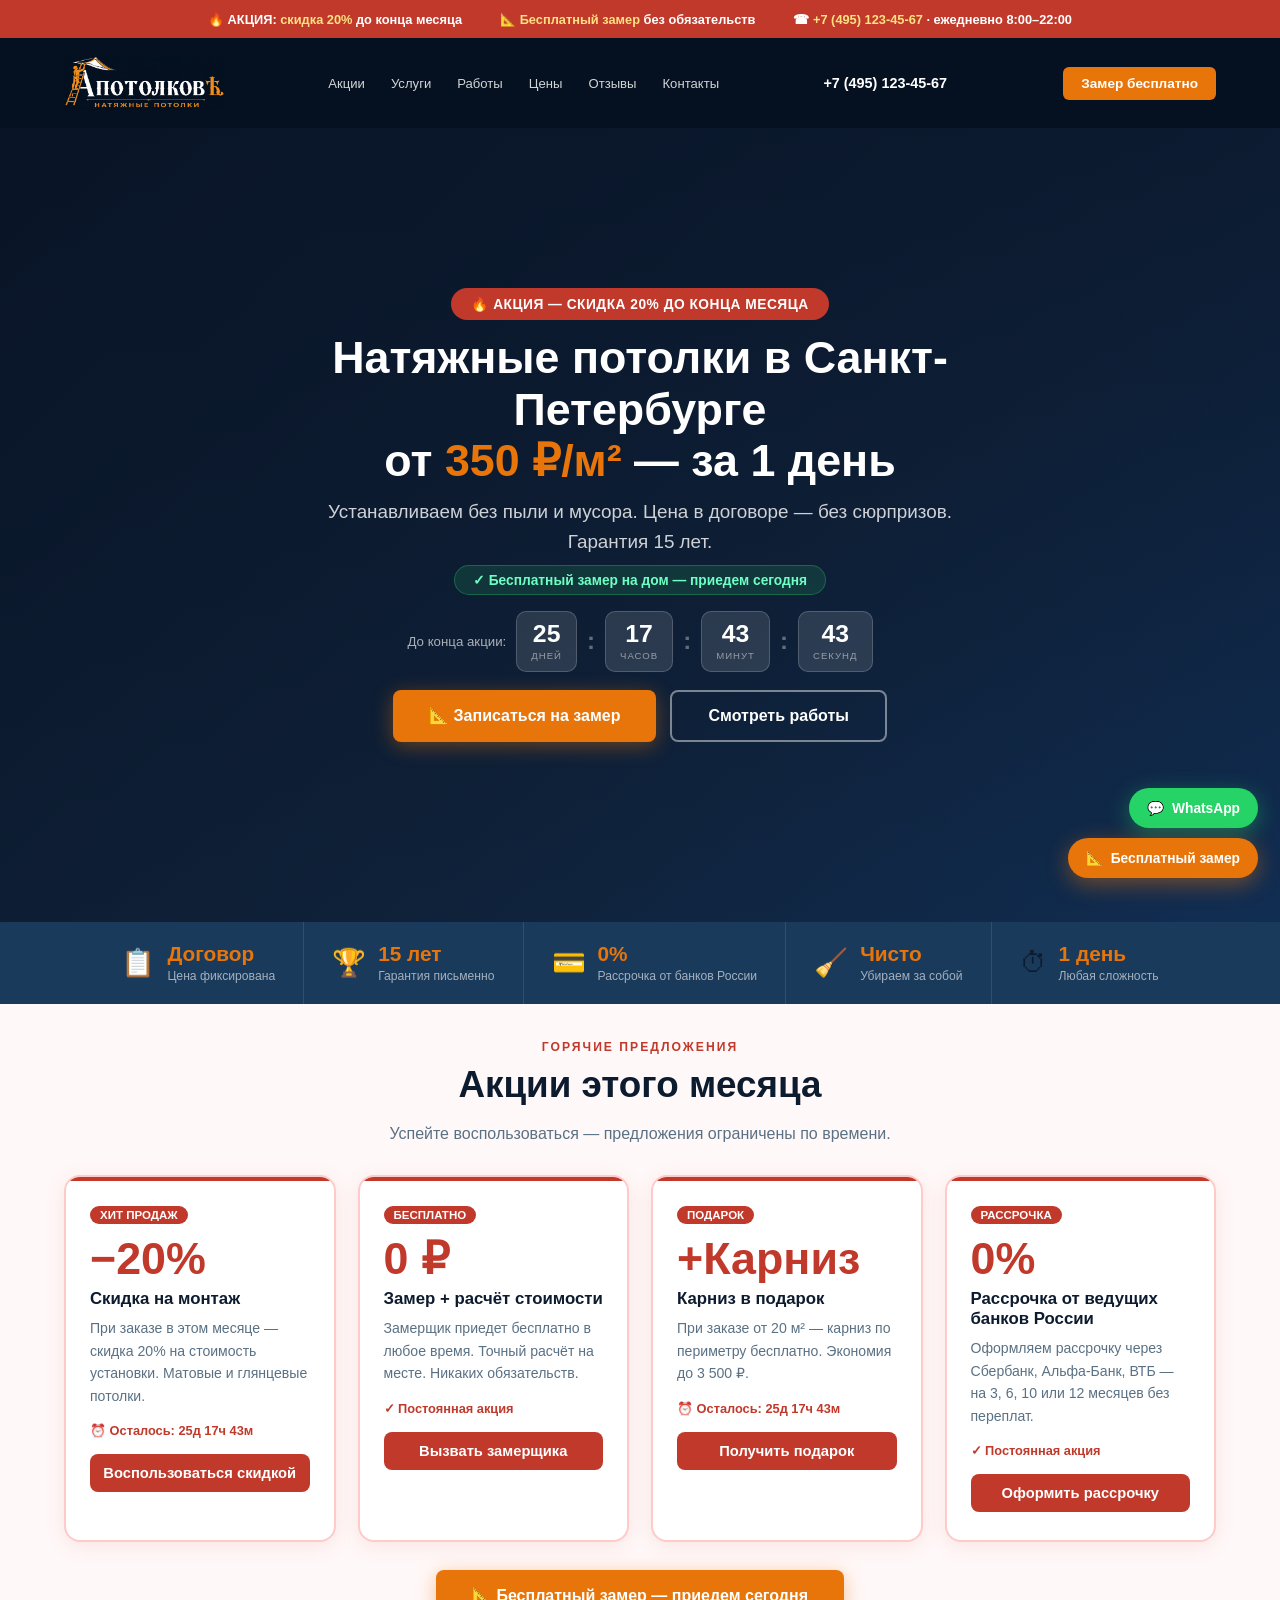
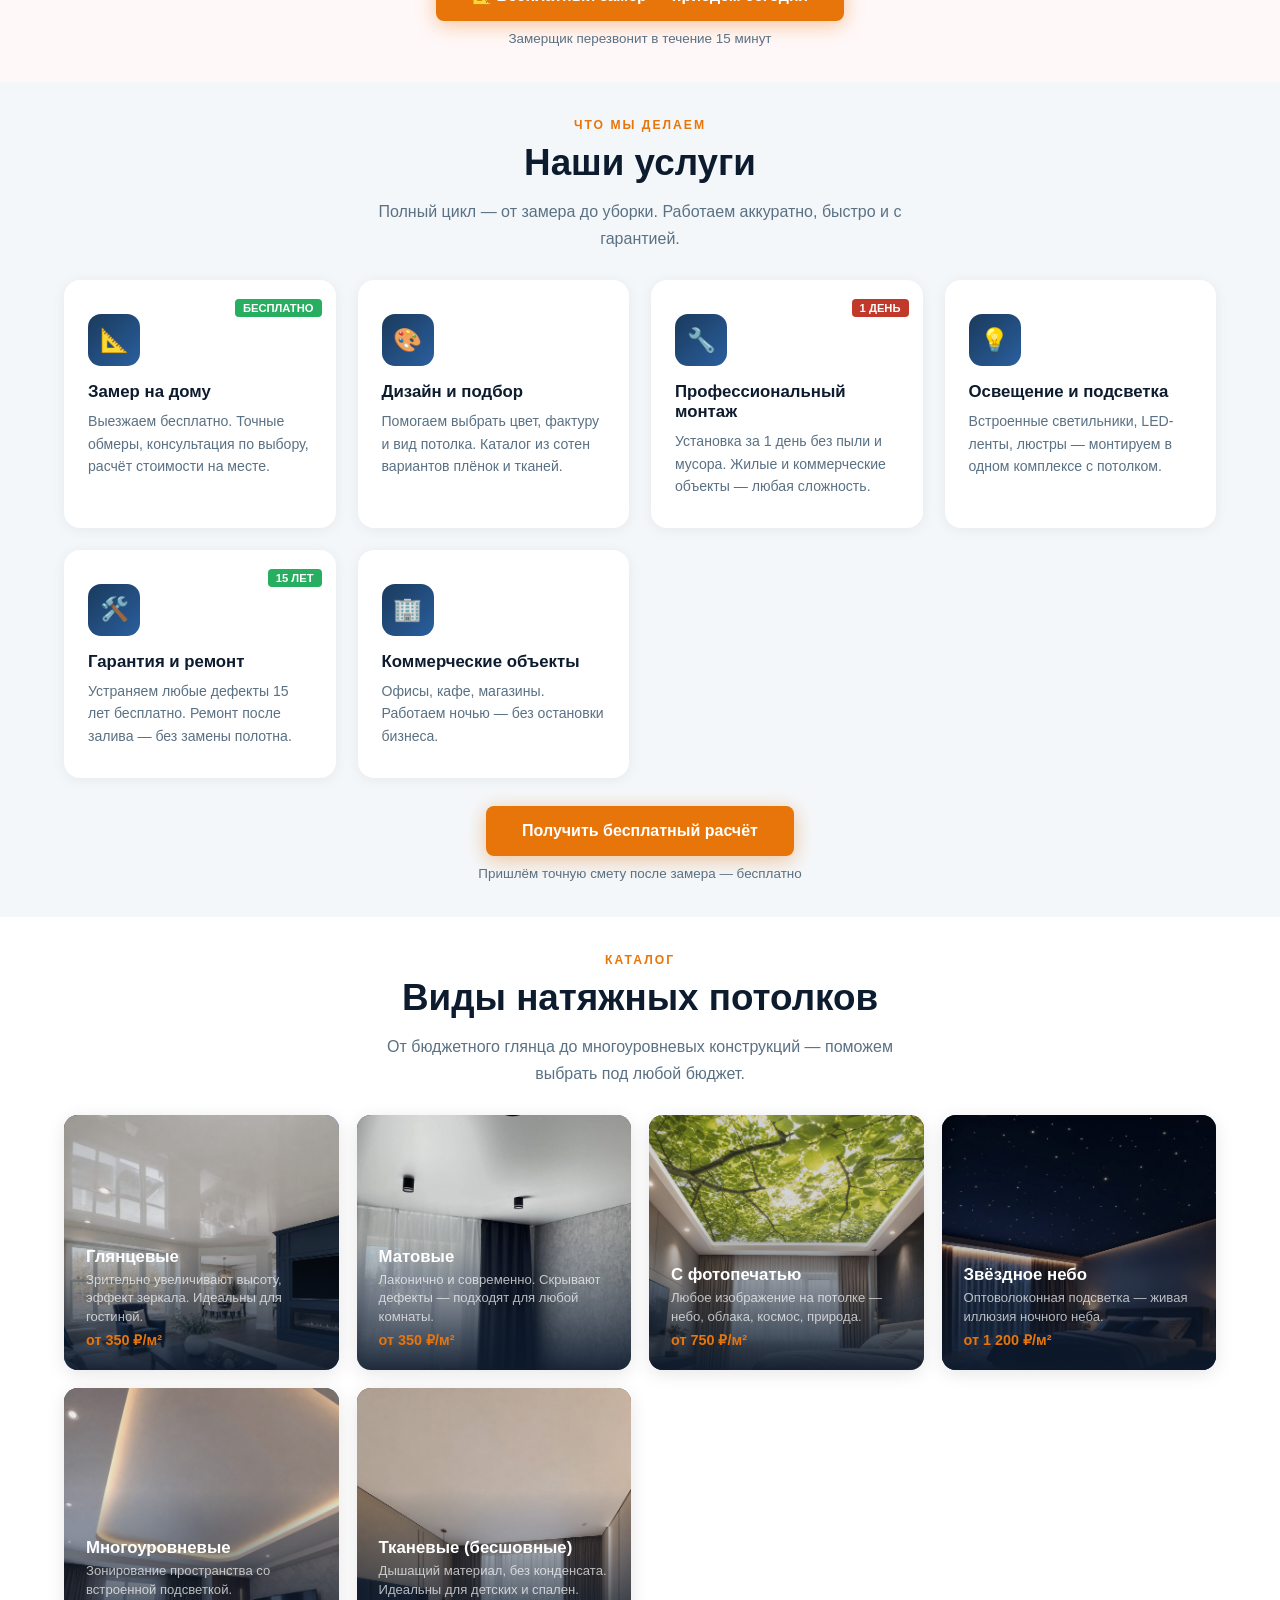
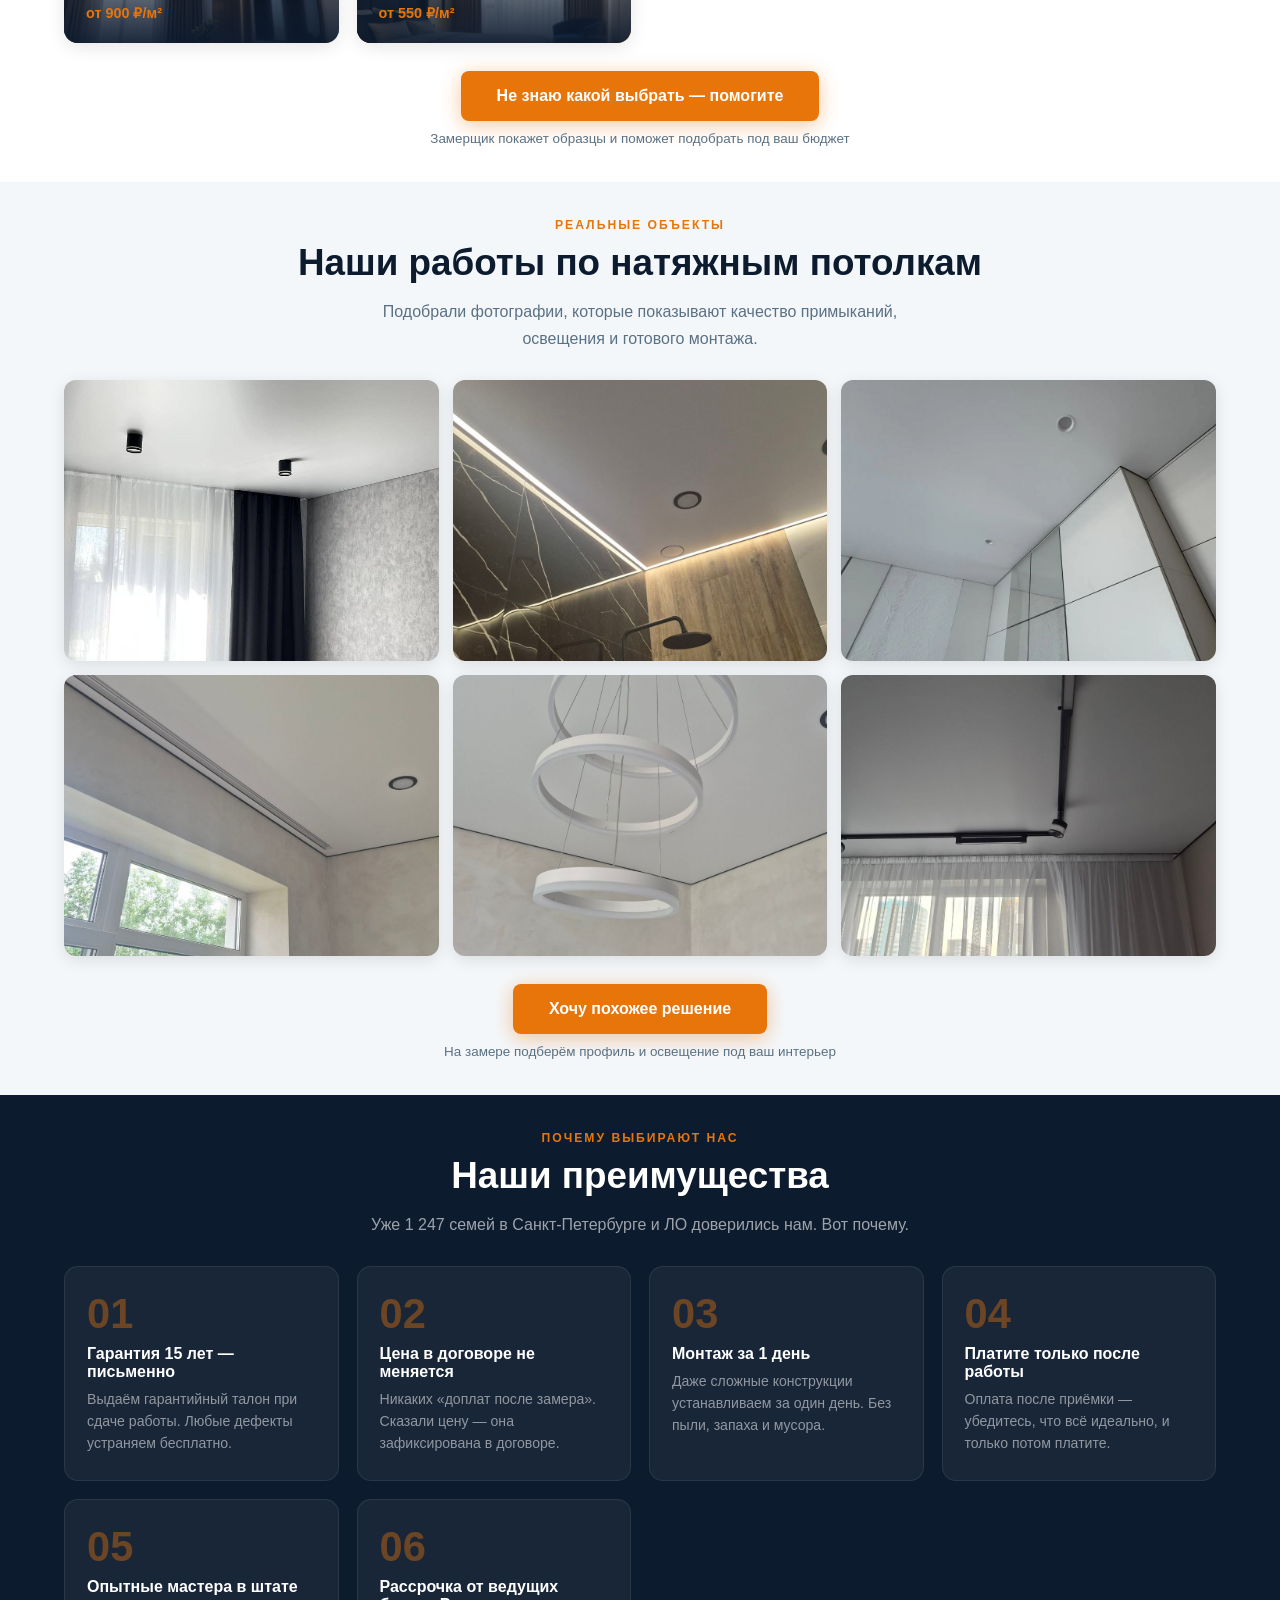
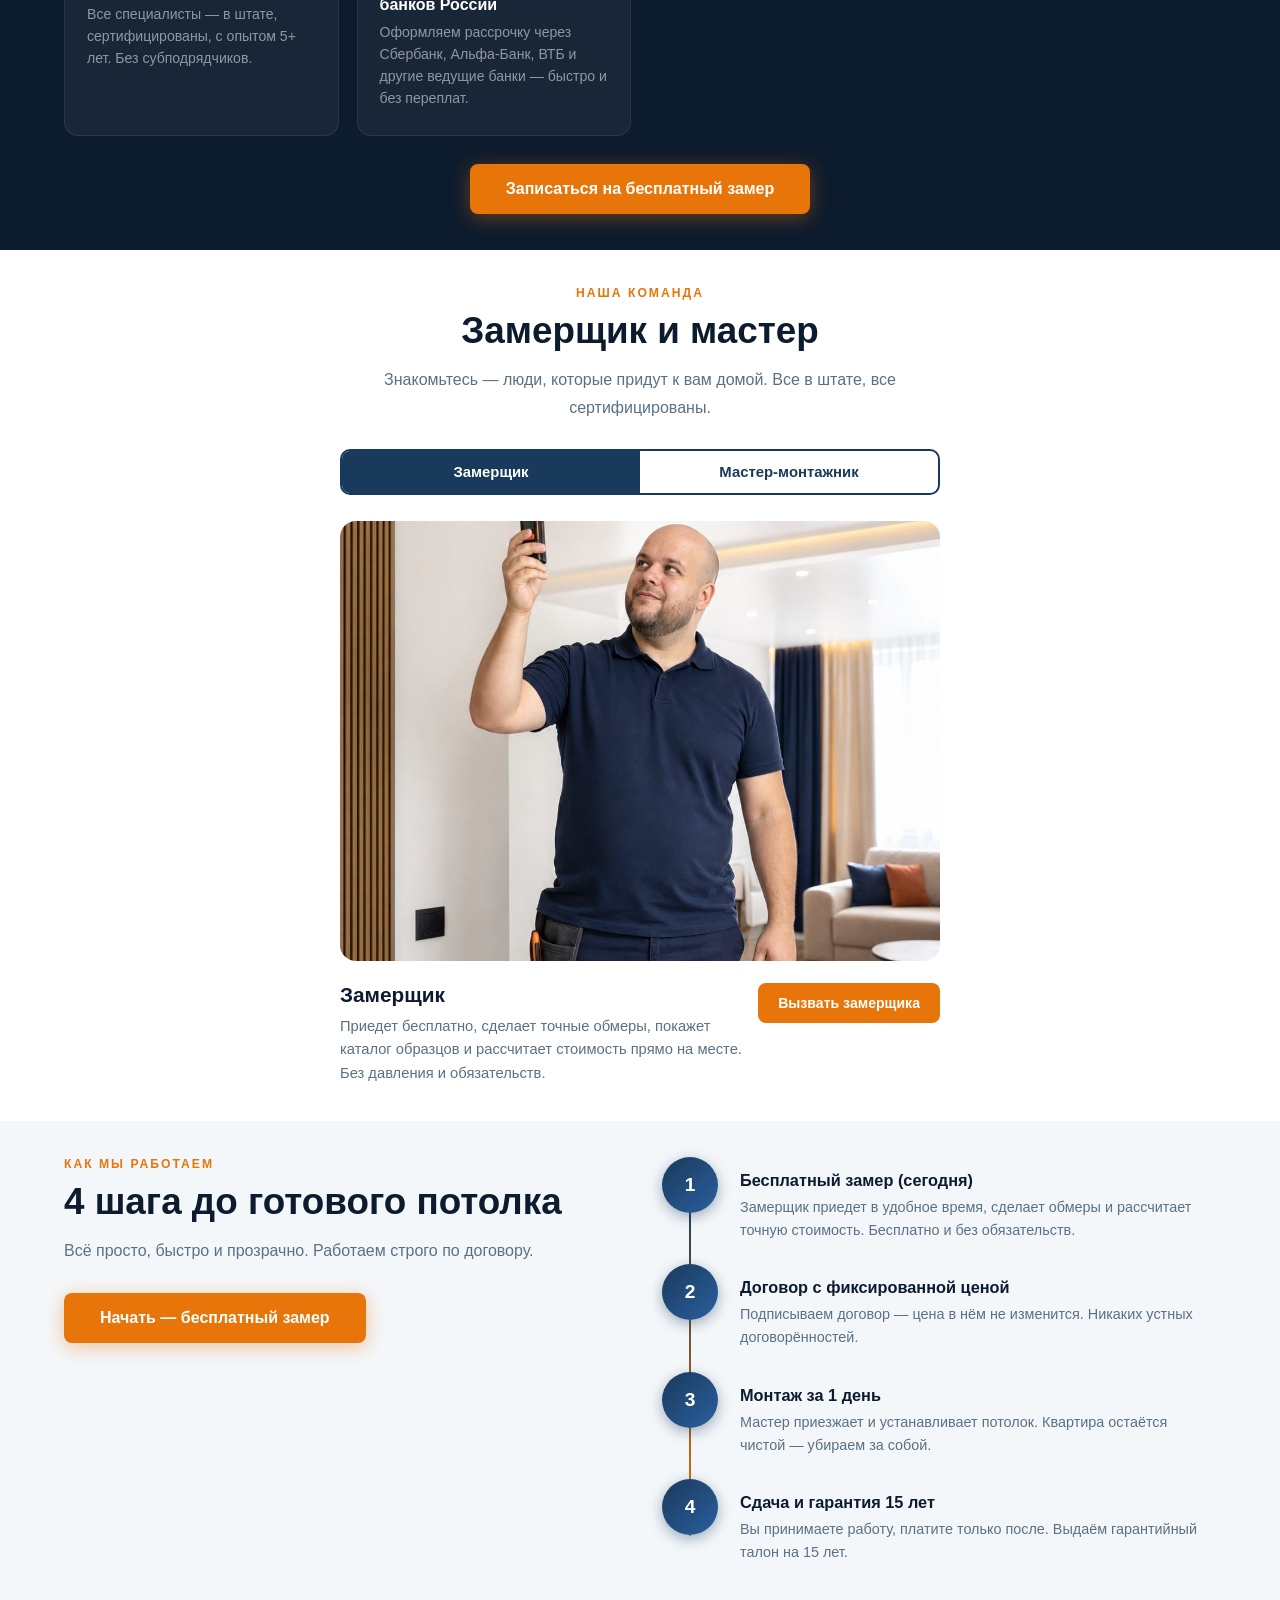
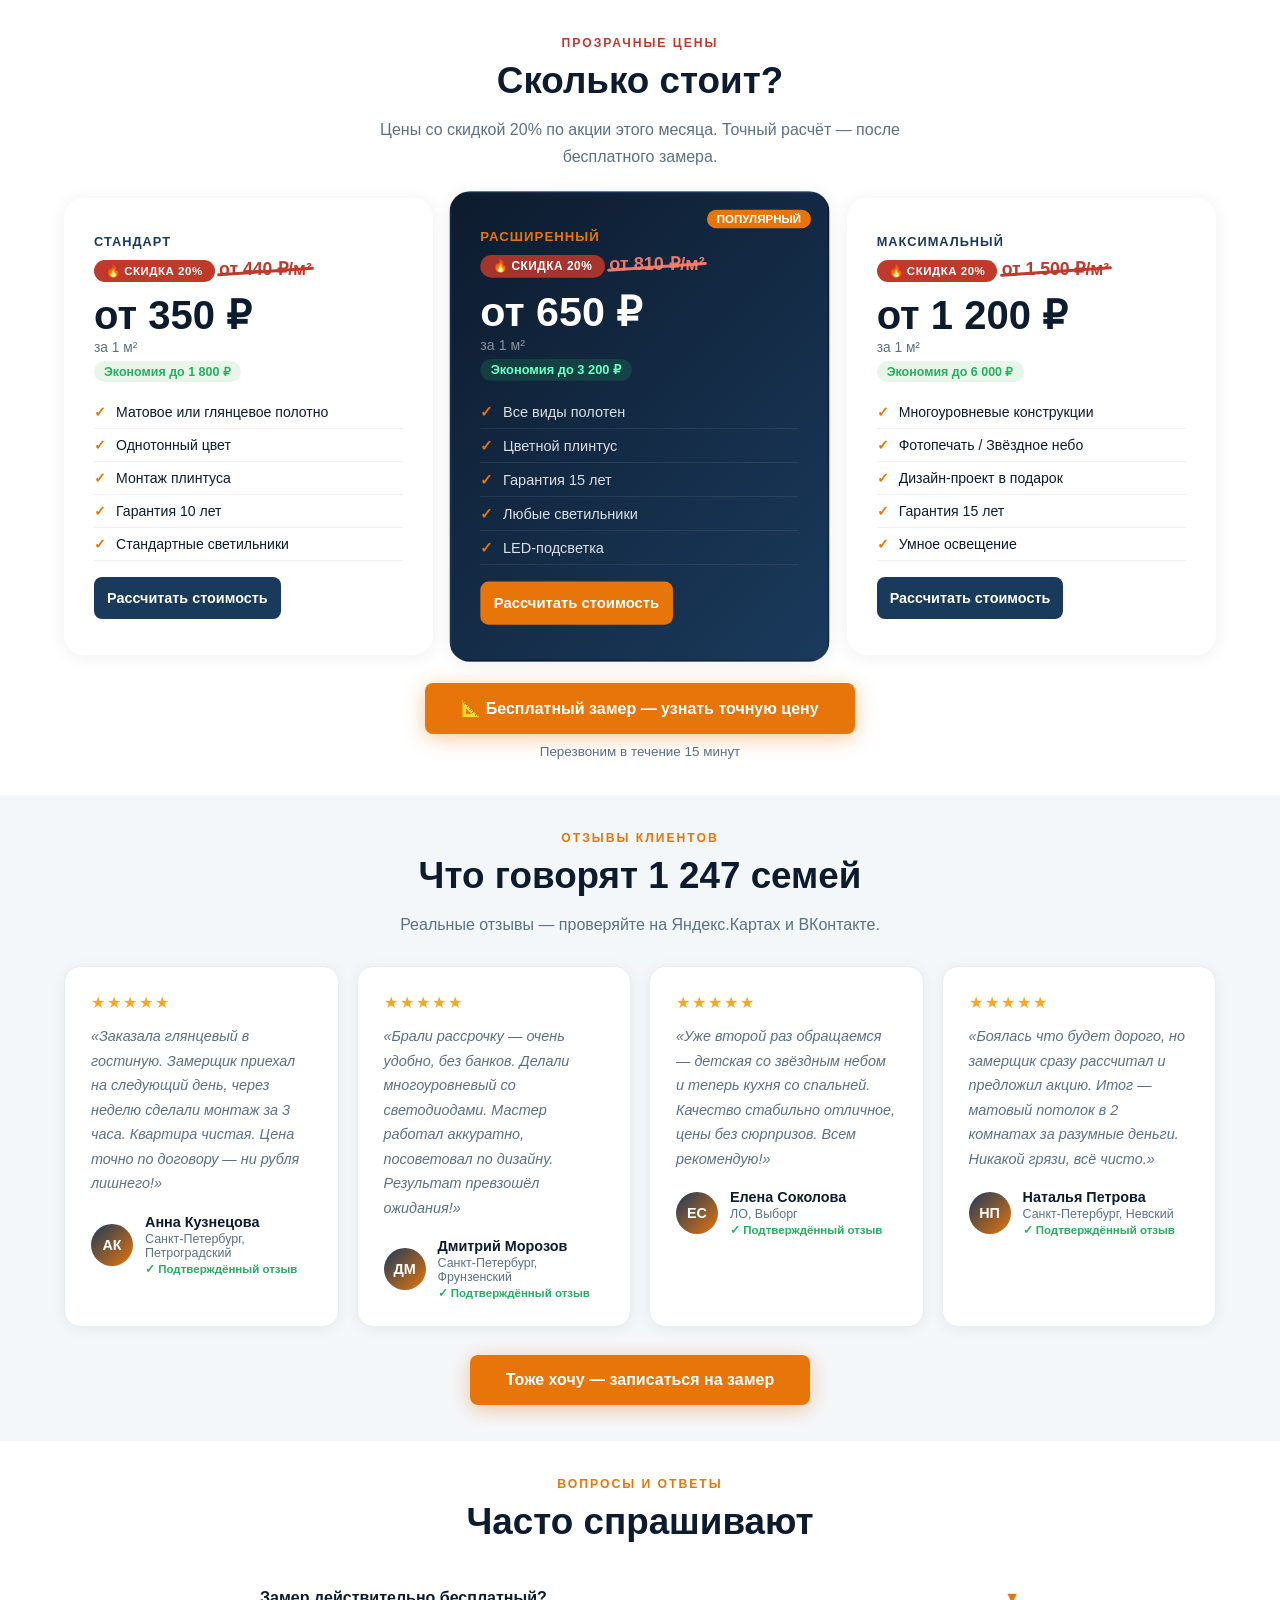
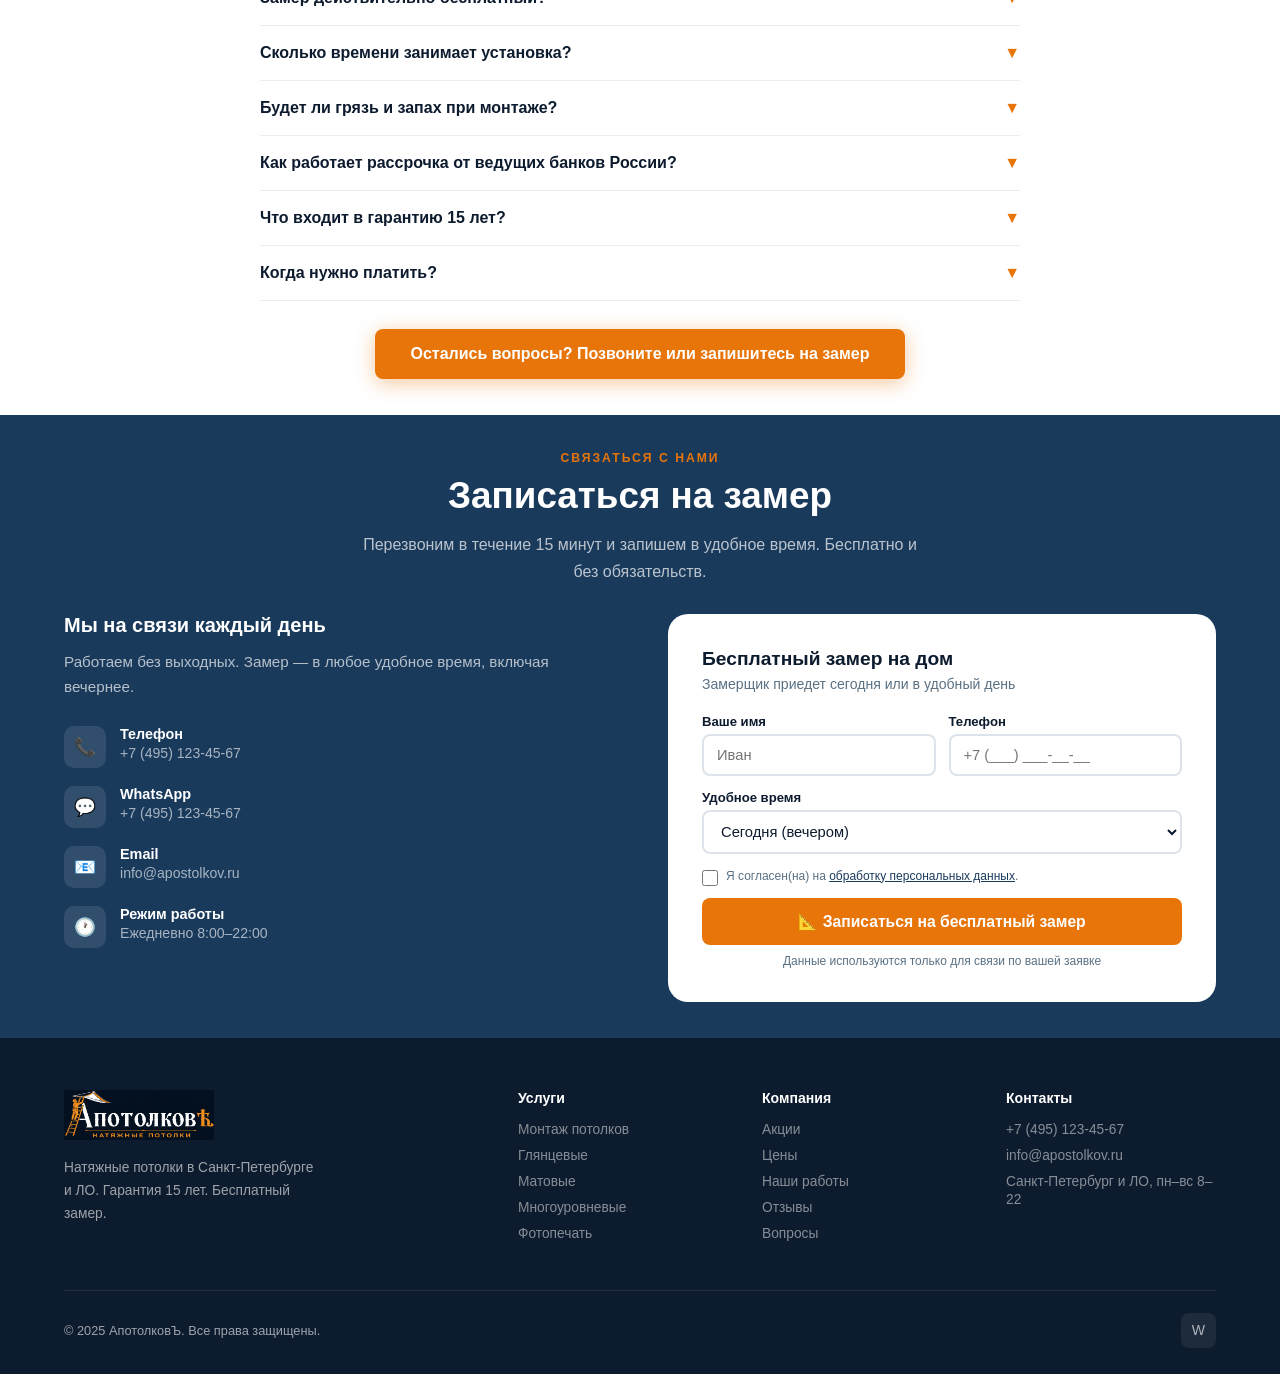
==== commit 886c8040: "foto" ====
--- a/index.html
+++ b/index.html
@@ -3,8 +3,19 @@
 <head>
   <meta charset="UTF-8">
   <meta name="viewport" content="width=device-width, initial-scale=1.0">
-  <title>АпотолковЪ — Натяжные потолки в Санкт-Петербурге от 350₽/м²</title>
-  <meta name="description" content="Натяжные потолки в Санкт-Петербурге от 350₽/м². Бесплатный замер. Монтаж за 1 день. Гарантия 15 лет. Скидка 20% в этом месяце!">
+  <title>Натяжные потолки в Санкт-Петербурге и ЛО от 350 ₽/м² | АпотолковЪ</title>
+  <meta name="description" content="Установка натяжных потолков в Санкт-Петербурге и Ленинградской области от 350 ₽/м². Бесплатный замер, монтаж освещения, теневого профиля и скрытых карнизов.">
+  <meta name="robots" content="index, follow, max-image-preview:large">
+  <meta name="theme-color" content="#051120">
+  <link rel="canonical" href="https://apostolkov.ru/">
+  <link rel="icon" href="assets/favicon.svg" type="image/svg+xml">
+  <meta property="og:type" content="website">
+  <meta property="og:locale" content="ru_RU">
+  <meta property="og:title" content="Натяжные потолки в Санкт-Петербурге и ЛО | АпотолковЪ">
+  <meta property="og:description" content="Замер, расчёт и монтаж натяжных потолков. Реальные фотографии выполненных работ.">
+  <meta property="og:url" content="https://apostolkov.ru/">
+  <meta property="og:image" content="https://apostolkov.ru/assets/img/works/contour-light.jpg">
+  <script type="application/ld+json">{"@context":"https://schema.org","@type":"HomeAndConstructionBusiness","name":"АпотолковЪ","url":"https://apostolkov.ru/","telephone":"+7-495-123-45-67","email":"info@apostolkov.ru","areaServed":["Санкт-Петербург","Ленинградская область"],"priceRange":"от 350 ₽/м²","openingHours":"Mo-Su 08:00-22:00"}</script>
   <link rel="stylesheet" href="css/style.css">
 </head>
 <body>
@@ -12,16 +23,9 @@
 <!-- PROMO BAR -->
 <div class="promo-bar">
   <div class="promo-ticker">
-    <span style="white-space:nowrap">🔥 АКЦИЯ: <strong>скидка 20%</strong> на монтаж до конца месяца</span>
-    <span style="white-space:nowrap">📐 Бесплатный замер на дом — <strong>без обязательств</strong></span>
-    <span style="white-space:nowrap">💳 Рассрочка <strong>от ведущих банков России</strong> — без переплат</span>
-    <span style="white-space:nowrap">🏆 Гарантия <strong>15 лет</strong> — письменно в договоре</span>
-    <span style="white-space:nowrap">☎ <strong>+7 (495) 123-45-67</strong> — ежедневно 8:00–22:00</span>
-    <span style="white-space:nowrap">🔥 АКЦИЯ: <strong>скидка 20%</strong> на монтаж до конца месяца</span>
-    <span style="white-space:nowrap">📐 Бесплатный замер на дом — <strong>без обязательств</strong></span>
-    <span style="white-space:nowrap">💳 Рассрочка <strong>от ведущих банков России</strong> — без переплат</span>
-    <span style="white-space:nowrap">🏆 Гарантия <strong>15 лет</strong> — письменно в договоре</span>
-    <span style="white-space:nowrap">☎ <strong>+7 (495) 123-45-67</strong> — ежедневно 8:00–22:00</span>
+    <span>🔥 АКЦИЯ: <strong>скидка 20%</strong> до конца месяца</span>
+    <span>📐 <strong>Бесплатный замер</strong> без обязательств</span>
+    <span>☎ <strong>+7 (495) 123-45-67</strong> · ежедневно 8:00–22:00</span>
   </div>
 </div>
 
@@ -38,9 +42,9 @@
     <li><a href="#reviews">Отзывы</a></li>
     <li><a href="#contact">Контакты</a></li>
   </ul>
-  <a href="tel:+74951234567" class="nav-phone" style="white-space:nowrap;flex-shrink:0;min-width:max-content">+7 (495) 123-45-67</a>
+  <a href="tel:+74951234567" class="nav-phone">+7 (495) 123-45-67</a>
   <button class="nav-cta open-modal">Замер бесплатно</button>
-  <div class="burger" onclick="toggleMenu()"><span></span><span></span><span></span></div>
+  <button class="burger" type="button" aria-label="Открыть меню" aria-expanded="false"><span></span><span></span><span></span></button>
 </nav>
 
 <!-- HERO -->
@@ -186,19 +190,9 @@
     <div class="type-card tc1 fade-in">
       <div class="type-slides">
         <div class="type-slide active">
-          <!-- <img src="assets/img/glossy-1.jpg" alt="Глянцевый потолок"> -->
-          <span class="type-slide-emoji">✨</span>
-        </div>
-        <div class="type-slide">
-          <!-- <img src="assets/img/glossy-2.jpg" alt="Глянцевый потолок"> -->
-          <span class="type-slide-emoji">🪩</span>
-        </div>
-        <div class="type-slide">
-          <!-- <img src="assets/img/glossy-3.jpg" alt="Глянцевый потолок"> -->
-          <span class="type-slide-emoji">💎</span>
-        </div>
-      </div>
-      <div class="type-dots"><span class="type-dot active"></span><span class="type-dot"></span><span class="type-dot"></span></div>
+          <img src="assets/img/types/glossy.jpg" alt="Глянцевый натяжной потолок в гостиной" loading="lazy" width="1536" height="1024">
+        </div>
+      </div>
       <div class="type-overlay">
         <h3>Глянцевые</h3>
         <p>Зрительно увеличивают высоту, эффект зеркала. Идеальны для гостиной.</p>
@@ -208,19 +202,9 @@
     <div class="type-card tc2 fade-in">
       <div class="type-slides">
         <div class="type-slide active">
-          <!-- <img src="assets/img/matte-1.jpg" alt="Матовый потолок"> -->
-          <span class="type-slide-emoji">▭</span>
-        </div>
-        <div class="type-slide">
-          <!-- <img src="assets/img/matte-2.jpg" alt="Матовый потолок"> -->
-          <span class="type-slide-emoji">◻️</span>
-        </div>
-        <div class="type-slide">
-          <!-- <img src="assets/img/matte-3.jpg" alt="Матовый потолок"> -->
-          <span class="type-slide-emoji">🔲</span>
-        </div>
-      </div>
-      <div class="type-dots"><span class="type-dot active"></span><span class="type-dot"></span><span class="type-dot"></span></div>
+          <img src="assets/img/works/matte-room.jpg" alt="Матовый натяжной потолок в жилой комнате" loading="lazy" width="960" height="1280">
+        </div>
+      </div>
       <div class="type-overlay">
         <h3>Матовые</h3>
         <p>Лаконично и современно. Скрывают дефекты — подходят для любой комнаты.</p>
@@ -230,19 +214,9 @@
     <div class="type-card tc3 fade-in">
       <div class="type-slides">
         <div class="type-slide active">
-          <!-- <img src="assets/img/photo-1.jpg" alt="Потолок с фотопечатью"> -->
-          <span class="type-slide-emoji">🖼️</span>
-        </div>
-        <div class="type-slide">
-          <!-- <img src="assets/img/photo-2.jpg" alt="Потолок с фотопечатью"> -->
-          <span class="type-slide-emoji">🌅</span>
-        </div>
-        <div class="type-slide">
-          <!-- <img src="assets/img/photo-3.jpg" alt="Потолок с фотопечатью"> -->
-          <span class="type-slide-emoji">🌌</span>
-        </div>
-      </div>
-      <div class="type-dots"><span class="type-dot active"></span><span class="type-dot"></span><span class="type-dot"></span></div>
+          <img src="assets/img/types/photo-print.jpg" alt="Натяжной потолок с фотопечатью" loading="lazy" width="1536" height="1024">
+        </div>
+      </div>
       <div class="type-overlay">
         <h3>С фотопечатью</h3>
         <p>Любое изображение на потолке — небо, облака, космос, природа.</p>
@@ -252,19 +226,9 @@
     <div class="type-card tc4 fade-in">
       <div class="type-slides">
         <div class="type-slide active">
-          <!-- <img src="assets/img/stars-1.jpg" alt="Звёздное небо"> -->
-          <span class="type-slide-emoji">✦</span>
-        </div>
-        <div class="type-slide">
-          <!-- <img src="assets/img/stars-2.jpg" alt="Звёздное небо"> -->
-          <span class="type-slide-emoji">🌟</span>
-        </div>
-        <div class="type-slide">
-          <!-- <img src="assets/img/stars-3.jpg" alt="Звёздное небо"> -->
-          <span class="type-slide-emoji">🌠</span>
-        </div>
-      </div>
-      <div class="type-dots"><span class="type-dot active"></span><span class="type-dot"></span><span class="type-dot"></span></div>
+          <img src="assets/img/types/starry-sky.jpg" alt="Натяжной потолок звёздное небо" loading="lazy" width="1536" height="1024">
+        </div>
+      </div>
       <div class="type-overlay">
         <h3>Звёздное небо</h3>
         <p>Оптоволоконная подсветка — живая иллюзия ночного неба.</p>
@@ -274,19 +238,9 @@
     <div class="type-card tc5 fade-in">
       <div class="type-slides">
         <div class="type-slide active">
-          <!-- <img src="assets/img/multi-1.jpg" alt="Многоуровневый потолок"> -->
-          <span class="type-slide-emoji">⬛</span>
-        </div>
-        <div class="type-slide">
-          <!-- <img src="assets/img/multi-2.jpg" alt="Многоуровневый потолок"> -->
-          <span class="type-slide-emoji">🔷</span>
-        </div>
-        <div class="type-slide">
-          <!-- <img src="assets/img/multi-3.jpg" alt="Многоуровневый потолок"> -->
-          <span class="type-slide-emoji">💡</span>
-        </div>
-      </div>
-      <div class="type-dots"><span class="type-dot active"></span><span class="type-dot"></span><span class="type-dot"></span></div>
+          <img src="assets/img/types/multilevel.jpg" alt="Многоуровневый натяжной потолок с подсветкой" loading="lazy" width="1536" height="1024">
+        </div>
+      </div>
       <div class="type-overlay">
         <h3>Многоуровневые</h3>
         <p>Зонирование пространства со встроенной подсветкой.</p>
@@ -296,19 +250,9 @@
     <div class="type-card tc6 fade-in">
       <div class="type-slides">
         <div class="type-slide active">
-          <!-- <img src="assets/img/fabric-1.jpg" alt="Тканевый потолок"> -->
-          <span class="type-slide-emoji">🌿</span>
-        </div>
-        <div class="type-slide">
-          <!-- <img src="assets/img/fabric-2.jpg" alt="Тканевый потолок"> -->
-          <span class="type-slide-emoji">🍃</span>
-        </div>
-        <div class="type-slide">
-          <!-- <img src="assets/img/fabric-3.jpg" alt="Тканевый потолок"> -->
-          <span class="type-slide-emoji">☁️</span>
-        </div>
-      </div>
-      <div class="type-dots"><span class="type-dot active"></span><span class="type-dot"></span><span class="type-dot"></span></div>
+          <img src="assets/img/types/fabric.jpg" alt="Тканевый бесшовный натяжной потолок" loading="lazy" width="1536" height="1024">
+        </div>
+      </div>
       <div class="type-overlay">
         <h3>Тканевые (бесшовные)</h3>
         <p>Дышащий материал, без конденсата. Идеальны для детских и спален.</p>
@@ -319,6 +263,45 @@
   <div class="section-cta">
     <button class="btn-primary open-modal">Не знаю какой выбрать — помогите</button>
     <p>Замерщик покажет образцы и поможет подобрать под ваш бюджет</p>
+  </div>
+</section>
+
+<!-- GALLERY -->
+<section id="gallery">
+  <div class="center">
+    <div class="section-tag">Реальные объекты</div>
+    <h2 class="section-title">Наши работы по натяжным потолкам</h2>
+    <p class="section-sub">Подобрали фотографии, которые показывают качество примыканий, освещения и готового монтажа.</p>
+  </div>
+  <div class="gallery-grid">
+    <figure class="gallery-item fade-in">
+      <img src="assets/img/works/matte-room.jpg" alt="Матовый натяжной потолок со встроенными светильниками в гостиной" loading="lazy" width="960" height="1280">
+      <figcaption class="gallery-overlay"><span class="gallery-lbl">Матовый потолок в гостиной</span></figcaption>
+    </figure>
+    <figure class="gallery-item fade-in">
+      <img src="assets/img/works/contour-light.jpg" alt="Контурная подсветка натяжного потолка в ванной комнате" loading="lazy" width="960" height="1280">
+      <figcaption class="gallery-overlay"><span class="gallery-lbl">Контурная подсветка</span></figcaption>
+    </figure>
+    <figure class="gallery-item fade-in">
+      <img src="assets/img/works/shadow-profile.jpg" alt="Натяжной потолок с теневым профилем" loading="lazy" width="960" height="1280">
+      <figcaption class="gallery-overlay"><span class="gallery-lbl">Теневой профиль</span></figcaption>
+    </figure>
+    <figure class="gallery-item fade-in">
+      <img src="assets/img/works/hidden-cornice.jpg" alt="Скрытый карниз в натяжном потолке у окна" loading="lazy" width="960" height="1280">
+      <figcaption class="gallery-overlay"><span class="gallery-lbl">Скрытый карниз</span></figcaption>
+    </figure>
+    <figure class="gallery-item fade-in">
+      <img src="assets/img/works/chandelier.jpg" alt="Монтаж люстры на натяжном потолке" loading="lazy" width="960" height="1280">
+      <figcaption class="gallery-overlay"><span class="gallery-lbl">Закладная под люстру</span></figcaption>
+    </figure>
+    <figure class="gallery-item fade-in">
+      <img src="assets/img/works/track-light.jpg" alt="Трековое освещение на натяжном потолке" loading="lazy" width="960" height="1280">
+      <figcaption class="gallery-overlay"><span class="gallery-lbl">Трековое освещение</span></figcaption>
+    </figure>
+  </div>
+  <div class="section-cta">
+    <button class="btn-primary open-modal">Хочу похожее решение</button>
+    <p>На замере подберём профиль и освещение под ваш интерьер</p>
   </div>
 </section>
 
@@ -375,13 +358,12 @@
   </div>
   <div class="spec-wrapper">
     <div class="spec-tabs">
-      <button class="spec-tab active" onclick="showSpec(0)">Замерщик</button>
-      <button class="spec-tab" onclick="showSpec(1)">Мастер-монтажник</button>
+      <button class="spec-tab active" type="button" data-spec-index="0">Замерщик</button>
+      <button class="spec-tab" type="button" data-spec-index="1">Мастер-монтажник</button>
     </div>
     <div class="spec-card active">
       <div class="spec-photo">
-        <!-- <img src="assets/img/measurer.jpg" alt="Замерщик"> -->
-        <div class="spec-ph msr"><em>📐</em>Фото замерщика<br><small>assets/img/measurer.jpg</small></div>
+        <img src="assets/img/team/measurer.jpg" alt="Замерщик натяжных потолков выполняет замер лазерным дальномером" loading="lazy" width="1024" height="1536">
       </div>
       <div class="spec-bottom">
         <div>
@@ -393,8 +375,7 @@
     </div>
     <div class="spec-card">
       <div class="spec-photo">
-        <!-- <img src="assets/img/master.jpg" alt="Мастер-монтажник"> -->
-        <div class="spec-ph mst"><em>🔧</em>Фото мастера<br><small>assets/img/master.jpg</small></div>
+        <img src="assets/img/team/installer.jpg" alt="Мастер выполняет монтаж натяжного потолка" loading="lazy" width="1536" height="1024">
       </div>
       <div class="spec-bottom">
         <div>
@@ -635,7 +616,7 @@
       <div class="contact-item">
         <div class="contact-icon">💬</div>
         <div>
-          <strong>WhatsApp / Telegram</strong>
+          <strong>WhatsApp</strong>
           <span>+7 (495) 123-45-67</span>
         </div>
       </div>
@@ -657,28 +638,30 @@
     <div class="contact-form-box">
       <h3>Бесплатный замер на дом</h3>
       <p>Замерщик приедет сегодня или в удобный день</p>
-      <form id="lead-form" onsubmit="submitForm(event)">
+      <form id="lead-form" class="email-lead-form" action="send.php" method="post">
         <div class="form-row">
           <div class="form-group">
             <label>Ваше имя</label>
-            <input type="text" placeholder="Иван" required>
+            <input type="text" name="name" placeholder="Иван" autocomplete="name" maxlength="60" required>
           </div>
           <div class="form-group">
             <label>Телефон</label>
-            <input type="tel" placeholder="+7 (___) ___-__-__" required>
+            <input type="tel" name="phone" placeholder="+7 (___) ___-__-__" autocomplete="tel" inputmode="tel" maxlength="24" required>
           </div>
         </div>
         <div class="form-group">
           <label>Удобное время</label>
-          <select>
+          <select name="time">
             <option>Сегодня (вечером)</option>
             <option>Завтра (утром)</option>
             <option>Завтра (вечером)</option>
             <option>В выходной день</option>
           </select>
         </div>
+        <input class="form-honeypot" type="text" name="website" tabindex="-1" autocomplete="off" aria-hidden="true">
+        <label class="consent-check"><input type="checkbox" name="consent" value="yes" required><span>Я согласен(на) на <button type="button" class="privacy-open">обработку персональных данных</button>.</span></label>
         <button type="submit" class="btn-submit">📐 Записаться на бесплатный замер</button>
-        <p class="form-note">Нажимая кнопку, вы соглашаетесь с политикой конфиденциальности</p>
+        <p class="form-note">Данные используются только для связи по вашей заявке</p>
         <div class="success-msg" id="success-msg">✓ Заявка принята! Перезвоним в течение 15 минут.</div>
       </form>
     </div>
@@ -726,9 +709,7 @@
   <div class="footer-bottom">
     <p>© 2025 АпотолковЪ. Все права защищены.</p>
     <div class="footer-socials">
-      <a href="#" class="social-btn" title="ВКонтакте">В</a>
-      <a href="#" class="social-btn" title="Telegram">✈</a>
-      <a href="#" class="social-btn" title="WhatsApp">W</a>
+      <a href="https://wa.me/74951234567" class="social-btn" title="WhatsApp" target="_blank" rel="noopener noreferrer">W</a>
     </div>
   </div>
 </footer>
@@ -736,7 +717,7 @@
 <!-- MODAL -->
 <div class="modal-overlay" id="modal">
   <div class="modal-box">
-    <button class="modal-close" onclick="closeModal()">×</button>
+    <button class="modal-close" type="button">×</button>
     <div class="modal-promo">🔥 Акция — скидка 20%</div>
     <h3>Бесплатный замер на дом</h3>
     <p>Замерщик приедет в удобное время, сделает обмеры и рассчитает стоимость. Без обязательств.</p>
@@ -745,43 +726,30 @@
       <span>✓ За 30 минут</span>
       <span>✓ Без обязательств</span>
     </div>
-    <form class="modal-form" id="modal-form" onsubmit="submitModal(event)">
+    <form class="modal-form email-lead-form" id="modal-form" action="send.php" method="post">
       <div class="form-group">
         <label>Ваше имя</label>
-        <input type="text" placeholder="Иван" required>
+        <input type="text" name="name" placeholder="Иван" autocomplete="name" maxlength="60" required>
       </div>
       <div class="form-group">
         <label>Телефон</label>
-        <input type="tel" placeholder="+7 (___) ___-__-__" required>
-      </div>
+        <input type="tel" name="phone" placeholder="+7 (___) ___-__-__" autocomplete="tel" inputmode="tel" maxlength="24" required>
+      </div>
+      <input class="form-honeypot" type="text" name="website" tabindex="-1" autocomplete="off" aria-hidden="true">
+      <label class="consent-check"><input type="checkbox" name="consent" value="yes" required><span>Я согласен(на) на <button type="button" class="privacy-open">обработку персональных данных</button>.</span></label>
       <button type="submit" class="btn-modal-submit" id="modal-submit">Записаться на замер</button>
     </form>
     <div class="modal-success" id="modal-success">
       <h4>✓ Заявка принята!</h4>
       <p>Перезвоним в течение 15 минут и запишем на удобное время.</p>
     </div>
-    <p class="modal-note">Нажимая кнопку, вы соглашаетесь с политикой конфиденциальности</p>
-  </div>
-</div>
-
-<!-- AUTO POPUP -->
-<div class="auto-popup" id="auto-popup">
-  <button class="auto-popup-close" onclick="closeAutoPopup()">×</button>
-  <div class="auto-popup-badge">🎁 Специальное предложение</div>
-  <h3>Запишитесь на <span>бесплатный замер</span></h3>
-  <p>Замерщик приедет сегодня и рассчитает стоимость. Скидка 20% до конца месяца!</p>
-  <form class="auto-popup-form" onsubmit="submitAutoPopup(event)">
-    <input type="text" placeholder="Ваше имя" required>
-    <input type="tel" placeholder="+7 (___) ___-__-__" required>
-    <button type="submit" class="auto-popup-btn">📐 Записаться бесплатно</button>
-  </form>
-  <div class="auto-popup-success" id="auto-popup-success">✓ Заявка принята! Перезвоним за 15 минут.</div>
-  <p class="auto-popup-note">Без обязательств • Бесплатно • За 15 минут</p>
+    <p class="modal-note">Данные используются только для связи по вашей заявке</p>
+  </div>
 </div>
 
 <!-- FLOATING BUTTONS -->
 <div class="float-wrap">
-  <a href="https://wa.me/74951234567" class="float-btn float-wa" target="_blank">
+  <a href="https://wa.me/74951234567" class="float-btn float-wa" target="_blank" rel="noopener noreferrer">
     <span>💬</span><span class="float-label">WhatsApp</span>
   </a>
   <button class="float-btn float-measure open-modal">
@@ -789,6 +757,22 @@
   </button>
 </div>
 
+<!-- PRIVACY MODAL -->
+<div class="modal-overlay privacy-modal" id="privacy-modal" role="dialog" aria-modal="true" aria-labelledby="privacy-title">
+  <div class="modal-box privacy-box">
+    <button class="modal-close privacy-close" type="button" aria-label="Закрыть">×</button>
+    <h3 id="privacy-title">Согласие на обработку персональных данных</h3>
+    <div class="privacy-content">
+      <p>Отправляя форму, вы даёте оператору сайта «АпотолковЪ» согласие на обработку имени и номера телефона.</p>
+      <p><strong>Цель:</strong> обратная связь, консультация, согласование замера и подготовка расчёта стоимости.</p>
+      <p><strong>Действия с данными:</strong> сбор, запись, хранение, использование для связи, блокирование и удаление.</p>
+      <p><strong>Срок:</strong> до достижения цели обращения, но не более одного года, если иной срок не требуется законом или договором.</p>
+      <p>Согласие можно отозвать письмом на <a href="mailto:info@apostolkov.ru">info@apostolkov.ru</a>. Данные не публикуются и не используются для рекламной рассылки без отдельного согласия.</p>
+      <p class="privacy-warning"><strong>Перед публикацией:</strong> добавьте сюда ФИО ИП или название организации, ИНН и адрес оператора.</p>
+    </div>
+  </div>
+</div>
+
 <script src="js/main.js"></script>
 </body>
 </html>
--- a/css/style.css
+++ b/css/style.css
@@ -15,10 +15,10 @@
 /* PROMO BAR */
 .promo-bar {
   position: fixed; top: 0; left: 0; right: 0; z-index: 1001;
-  height: 38px; background: var(--promo); overflow: hidden; display: flex; align-items: center;
-}
-.promo-ticker { display: flex; gap: 80px; white-space: nowrap; animation: ticker 40s linear infinite; }
-.promo-ticker span { font-size: 0.8rem; font-weight: 600; color: var(--white); white-space: nowrap; flex-shrink: 0; }
+  min-height: 38px; background: var(--promo); overflow: hidden; display: flex; align-items: center;
+}
+.promo-ticker { width: 100%; display: flex; justify-content: center; align-items: center; gap: 38px; white-space: nowrap; animation: none; padding: 8px 4%; font-family: inherit; }
+.promo-ticker span { font-size: 0.8rem; font-weight: 700; color: var(--white); white-space: nowrap; flex-shrink: 0; text-align: center; }
 .promo-ticker span strong { color: #ffe082; }
 @keyframes ticker { from { transform: translateX(0); } to { transform: translateX(-50%); } }
 
@@ -29,10 +29,10 @@
   display: flex; align-items: center; justify-content: space-between;
   padding: 0 5%; height: 90px;
 }
-.logo { display: flex; align-items: center; text-decoration: none; line-height: 0; align-self: stretch; }
+.logo { display: flex; align-items: center; justify-content: center; text-decoration: none; line-height: 0; align-self: stretch; }
 .logo-img { height: 90px; width: auto; display: block; max-width: 160px; object-fit: contain; }
 .logo-img--footer { height: 50px; }
-nav ul { list-style: none; display: flex; gap: 26px; align-self: flex-end; padding-bottom: 10px; }
+nav ul { list-style: none; display: flex; gap: 26px; align-self: center; padding-bottom: 0; }
 nav ul li a { color: rgba(255,255,255,0.82); text-decoration: none; font-size: 0.82rem; font-weight: 500; transition: color .2s; }
 nav ul li a:hover { color: var(--accent); }
 .nav-phone { color: var(--white); font-weight: 700; text-decoration: none; font-size: 0.9rem; white-space: nowrap; flex-shrink: 0; }
@@ -43,7 +43,7 @@
   border: none; cursor: pointer; font-family: inherit; transition: background .2s; margin-left: 12px;
 }
 .nav-cta:hover { background: #c9680a; }
-.burger { display: none; flex-direction: column; gap: 5px; cursor: pointer; }
+.burger { display: none; flex-direction: column; gap: 5px; cursor: pointer; background: none; border: 0; padding: 8px; }
 .burger span { width: 24px; height: 2px; background: var(--white); border-radius: 2px; }
 
 /* MODAL */
@@ -85,6 +85,15 @@
 .modal-success { display: none; text-align: center; padding: 20px 0; }
 .modal-success h4 { font-size: 1.3rem; font-weight: 800; color: var(--green); margin-bottom: 8px; }
 .modal-success p { color: var(--gray); font-size: 0.95rem; }
+.consent-check { display: flex !important; align-items: flex-start; gap: 8px; margin: 10px 0 12px; color: var(--gray); font-size: 0.75rem !important; font-weight: 400 !important; line-height: 1.45; }
+.consent-check input { width: 16px !important; height: 16px; margin-top: 2px; flex: 0 0 16px; padding: 0; }
+.privacy-open { border: 0; padding: 0; background: none; color: var(--primary); font: inherit; text-decoration: underline; cursor: pointer; }
+.form-honeypot { position: absolute !important; left: -10000px !important; width: 1px !important; height: 1px !important; opacity: 0 !important; }
+.privacy-box { max-width: 680px; max-height: 86vh; overflow-y: auto; }
+.privacy-content p { color: var(--gray); font-size: 0.9rem; line-height: 1.65; margin-bottom: 13px; }
+.privacy-content a { color: var(--primary); font-weight: 600; }
+.privacy-warning { background: #fff3e0; border-left: 3px solid var(--accent); padding: 10px 12px; border-radius: 6px; }
+.success-msg.error { display: block; background: #fee2e2; border-color: #fca5a5; color: #991b1b; }
 
 /* HERO */
 .hero {
@@ -357,6 +366,7 @@
 .btn-submit:hover { background: #c9680a; }
 .form-note { font-size: 0.75rem; color: var(--gray); margin-top: 9px; text-align: center; }
 .success-msg { display: none; background: #d1fae5; border: 1px solid #6ee7b7; color: #065f46; padding: 12px 16px; border-radius: 8px; margin-top: 10px; font-size: 0.88rem; text-align: center; }
+.form-error { display: none; background: #fee2e2; border: 1px solid #fca5a5; color: #991b1b; padding: 10px 12px; border-radius: 8px; margin-top: 10px; font-size: 0.82rem; text-align: center; }
 
 /* FOOTER */
 footer { background: var(--dark); color: rgba(255,255,255,0.6); padding: 52px 5% 26px; }
@@ -381,57 +391,6 @@
 .float-measure { background: var(--accent); color: var(--white); box-shadow: 0 6px 22px rgba(232,117,10,0.45); }
 .float-wa      { background: #25d366; color: var(--white); box-shadow: 0 6px 22px rgba(37,211,102,0.4); }
 
-/* AUTO POPUP */
-.auto-popup {
-  position: fixed;
-  bottom: -440px;
-  left: 22px;
-  z-index: 1500;
-  background: var(--white);
-  border-radius: 18px;
-  padding: 26px 24px 18px;
-  max-width: 310px;
-  width: calc(100% - 44px);
-  box-shadow: 0 14px 50px rgba(0,0,0,0.22);
-  border-top: 4px solid var(--accent);
-  transition: bottom 0.55s cubic-bezier(0.34, 1.4, 0.64, 1);
-}
-.auto-popup.show { bottom: 22px; }
-.auto-popup-close {
-  position: absolute; top: 10px; right: 14px;
-  background: none; border: none; font-size: 1.5rem;
-  cursor: pointer; color: var(--gray); line-height: 1;
-}
-.auto-popup-close:hover { color: var(--dark); }
-.auto-popup-badge {
-  display: inline-block; background: #fff3e0; color: var(--accent);
-  font-size: 0.72rem; font-weight: 700; padding: 3px 10px;
-  border-radius: 20px; margin-bottom: 10px;
-}
-.auto-popup h3 { font-size: 1.08rem; font-weight: 800; margin-bottom: 8px; line-height: 1.3; }
-.auto-popup h3 span { color: var(--accent); }
-.auto-popup > p { color: var(--gray); font-size: 0.83rem; line-height: 1.5; margin-bottom: 14px; }
-.auto-popup-form input {
-  display: block; width: 100%; padding: 10px 13px;
-  border: 2px solid #dde3ea; border-radius: 8px;
-  font-size: 0.9rem; font-family: inherit; outline: none;
-  color: var(--dark); margin-bottom: 9px; transition: border-color .2s;
-}
-.auto-popup-form input:focus { border-color: var(--primary); }
-.auto-popup-btn {
-  width: 100%; background: var(--accent); color: var(--white);
-  padding: 12px; border: none; border-radius: 8px;
-  font-size: 0.9rem; font-weight: 700; cursor: pointer;
-  font-family: inherit; transition: background .2s;
-}
-.auto-popup-btn:hover { background: #c9680a; }
-.auto-popup-success {
-  display: none; background: #d1fae5; border: 1px solid #6ee7b7;
-  color: #065f46; padding: 10px 14px; border-radius: 8px;
-  font-size: 0.85rem; font-weight: 600; text-align: center; margin-bottom: 6px;
-}
-.auto-popup-note { font-size: 0.72rem; color: var(--gray); text-align: center; margin-top: 8px; margin-bottom: 0; }
-
 /* RESPONSIVE */
 @media (max-width: 1024px) { .gallery-grid { grid-template-columns: repeat(2,1fr); } }
 
@@ -455,6 +414,9 @@
 }
 
 @media (max-width: 640px) {
+  .promo-ticker { gap: 0; justify-content: center; }
+  .promo-ticker span { display: none; }
+  .promo-ticker span:first-child { display: block; font-size: 0.72rem; }
   nav { height: 60px; padding: 0 3%; }
   .logo-img { height: 50px; }
   body { padding-top: 98px; }
@@ -463,6 +425,7 @@
   .form-row      { grid-template-columns: 1fr; }
   .footer-grid   { grid-template-columns: 1fr; }
   .gallery-grid  { grid-template-columns: 1fr; }
+  .gallery-lbl { opacity: 1; transform: translateY(0); }
   .types-grid    { grid-template-columns: 1fr; }
   .hero-stat     { padding: 14px 18px; }
   .hero-stat-num { font-size: 1.5rem; }
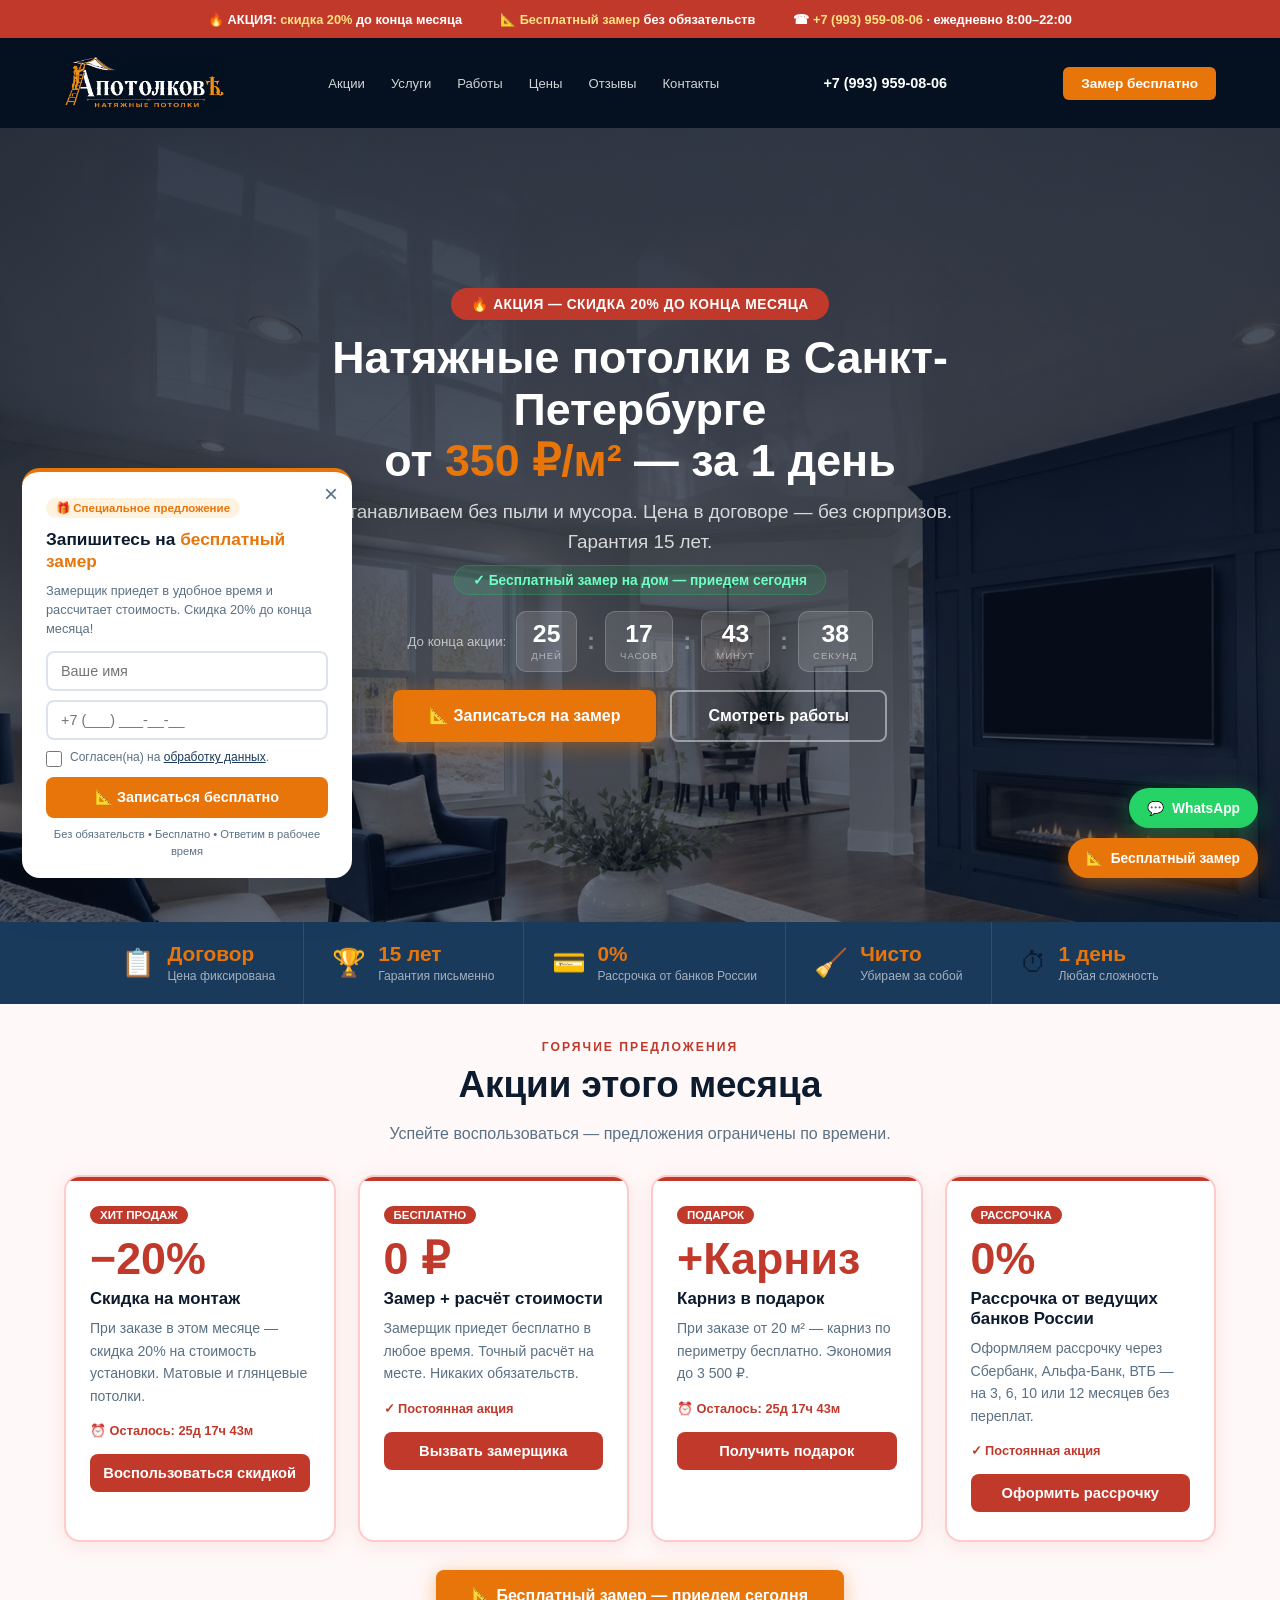
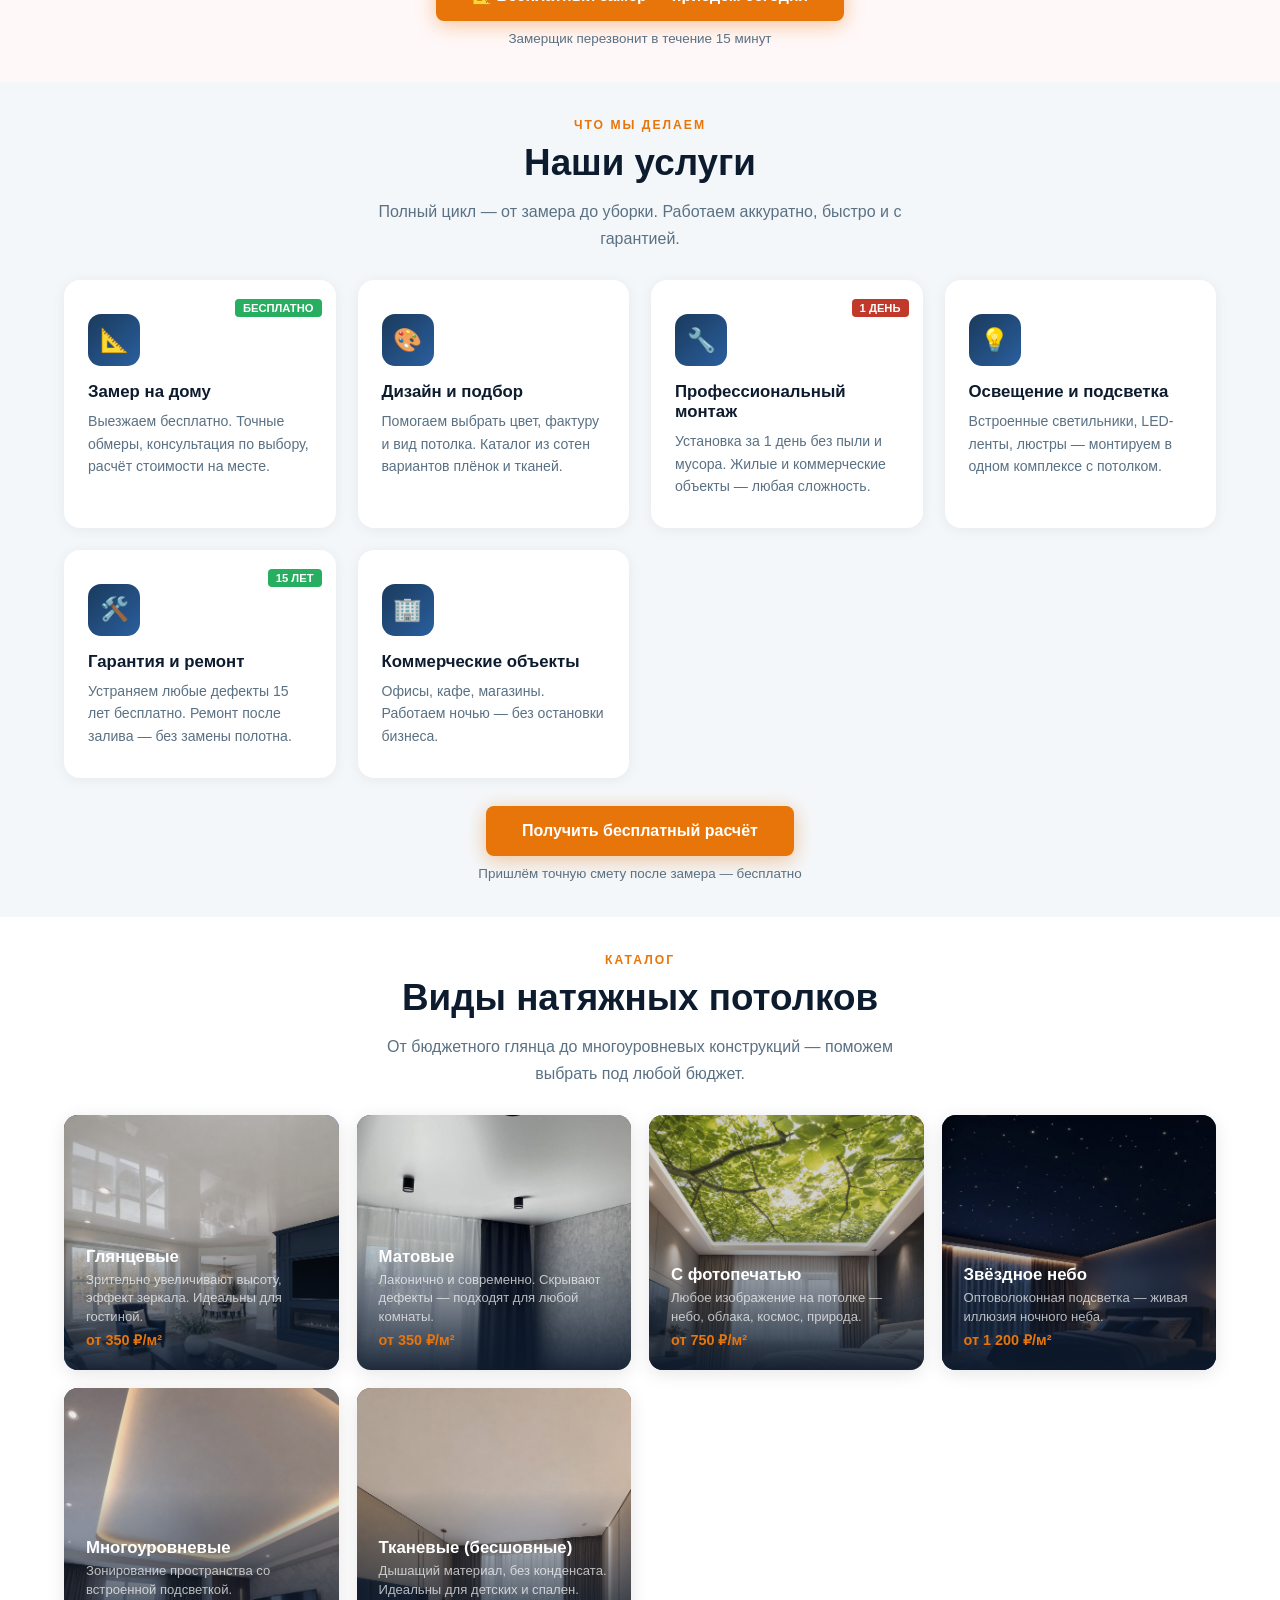
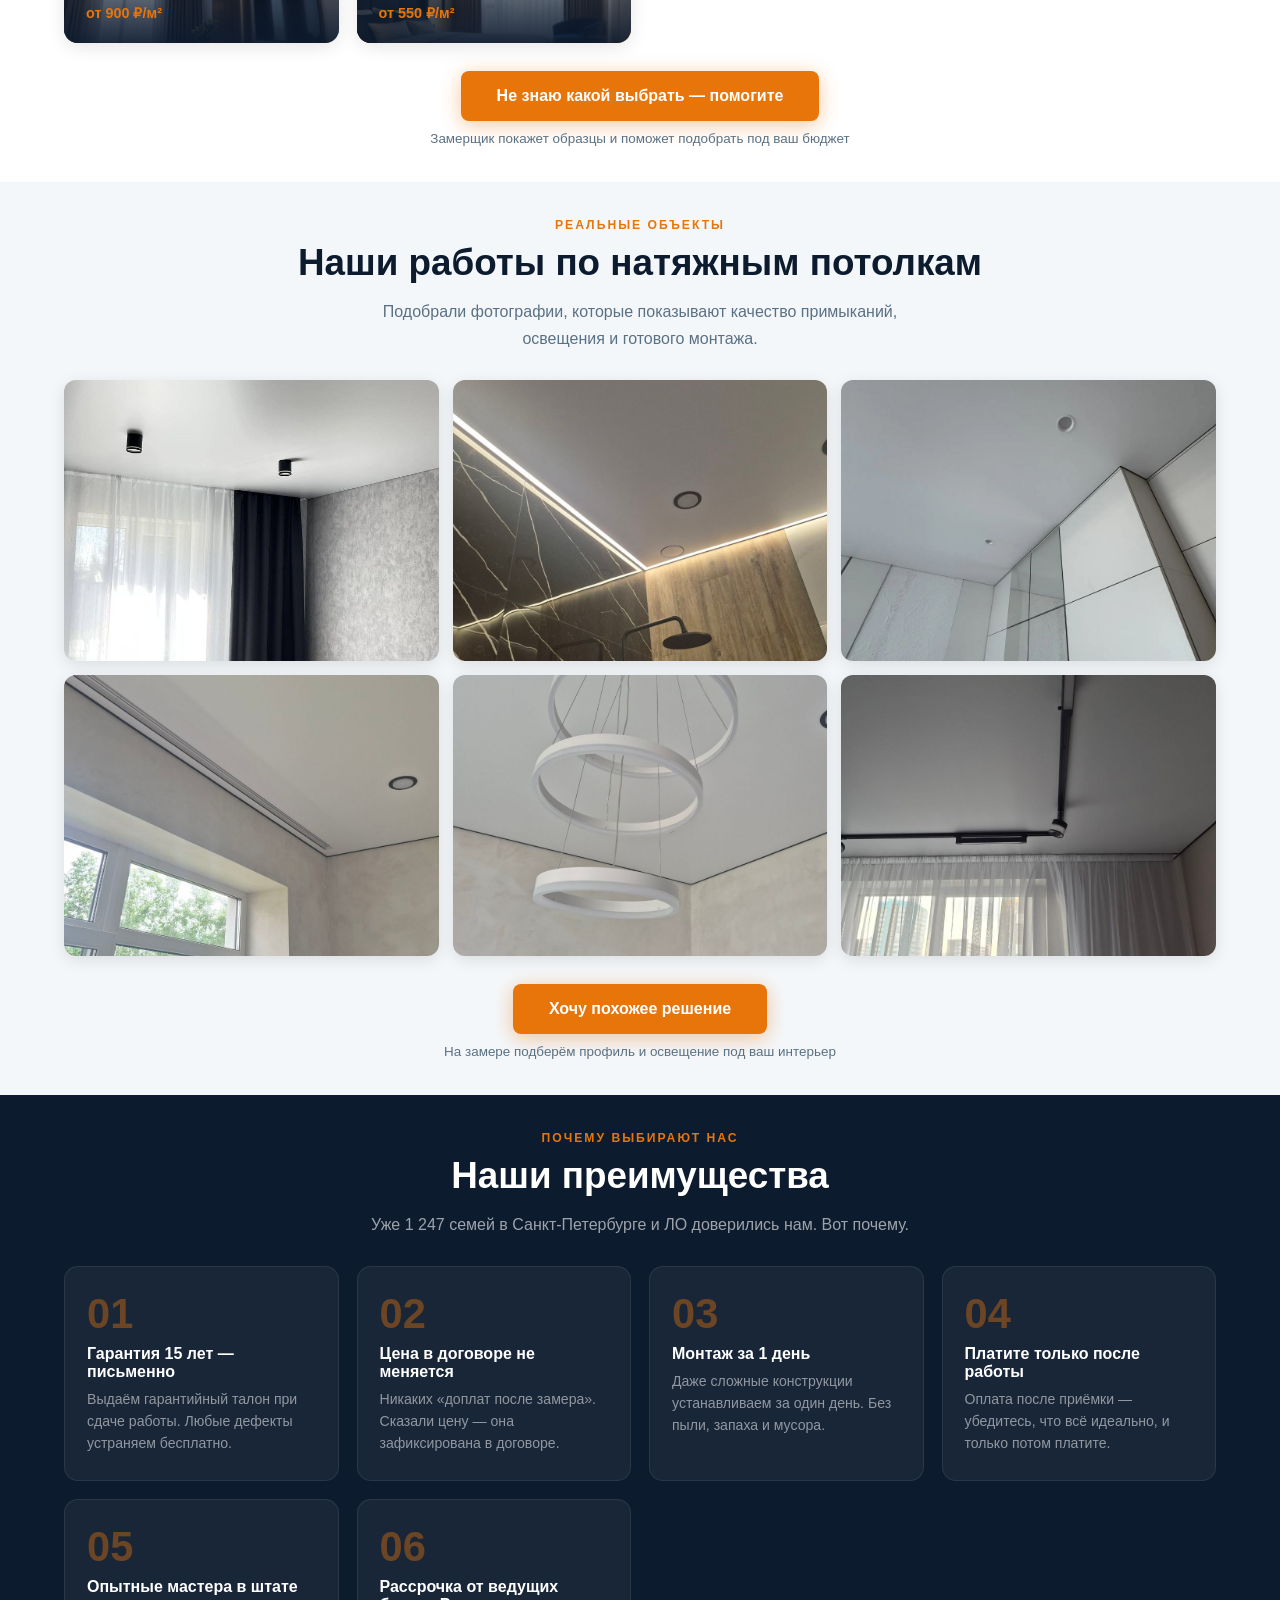
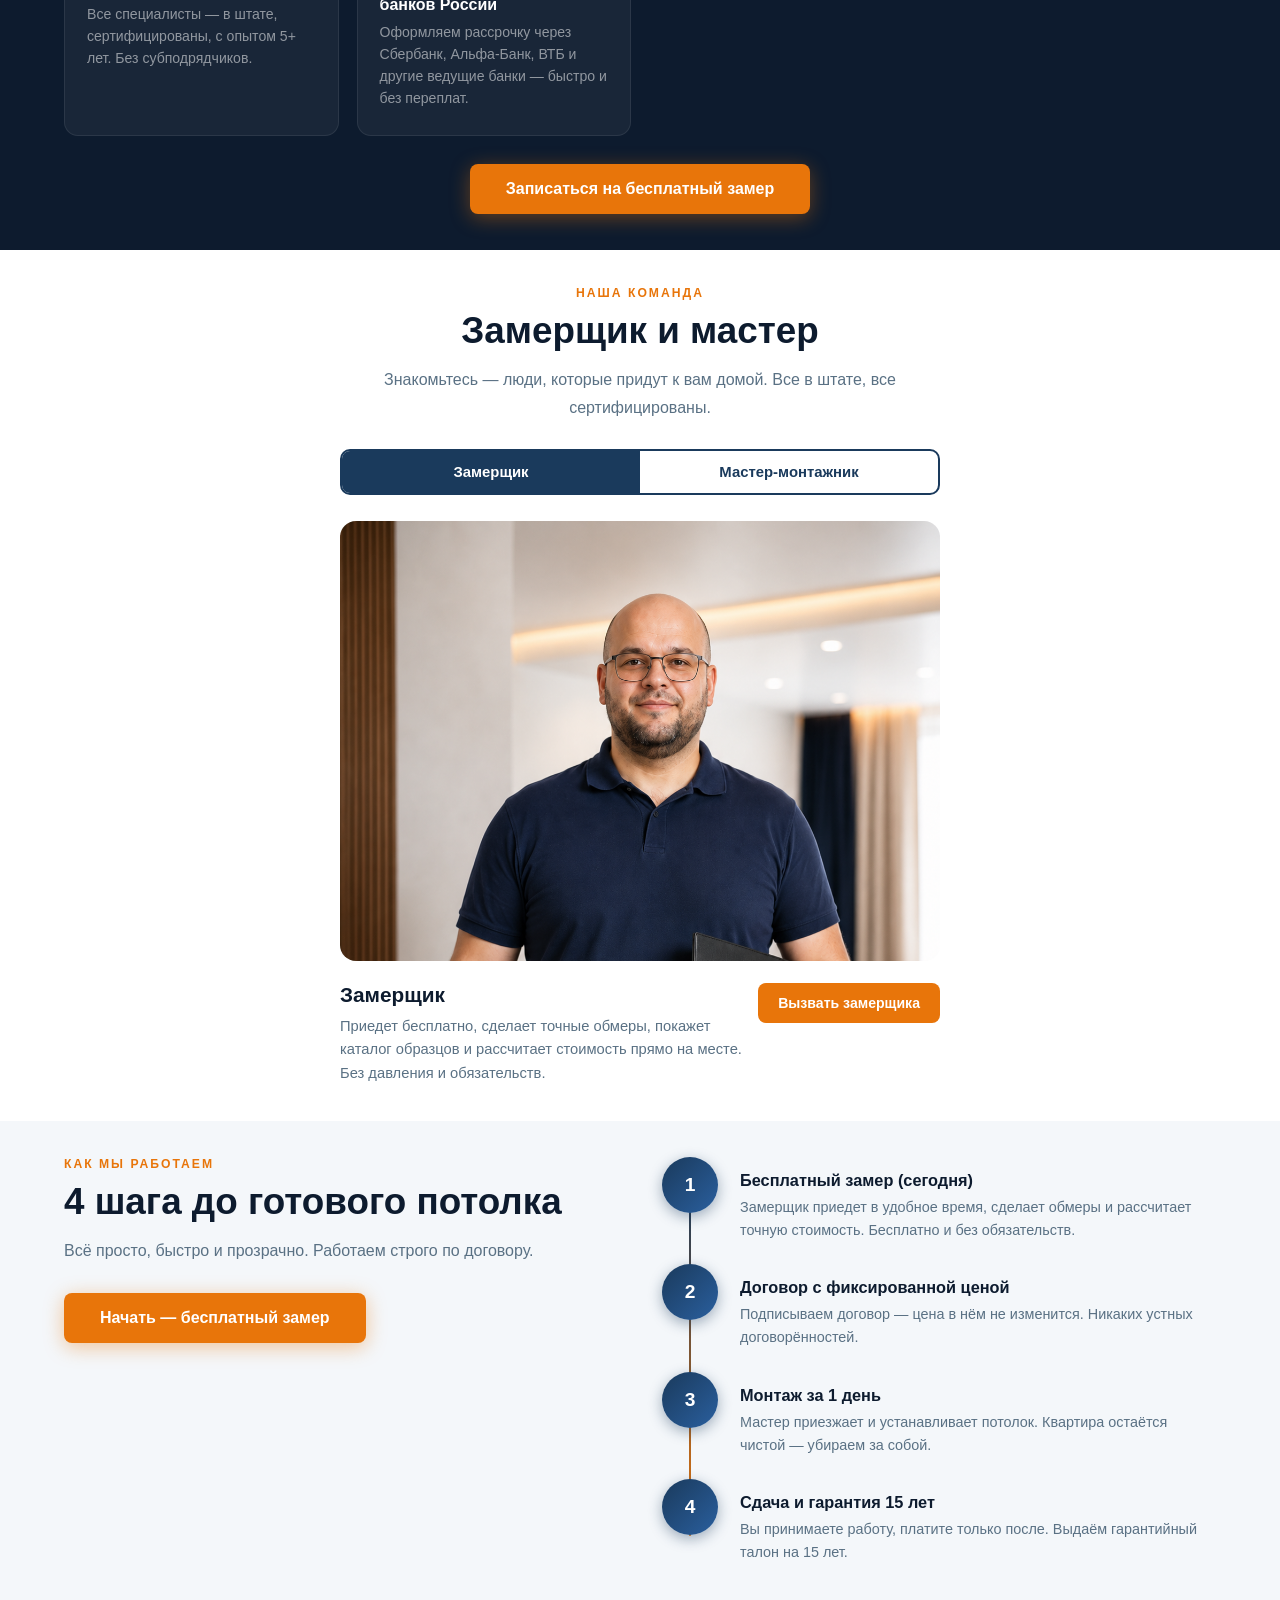
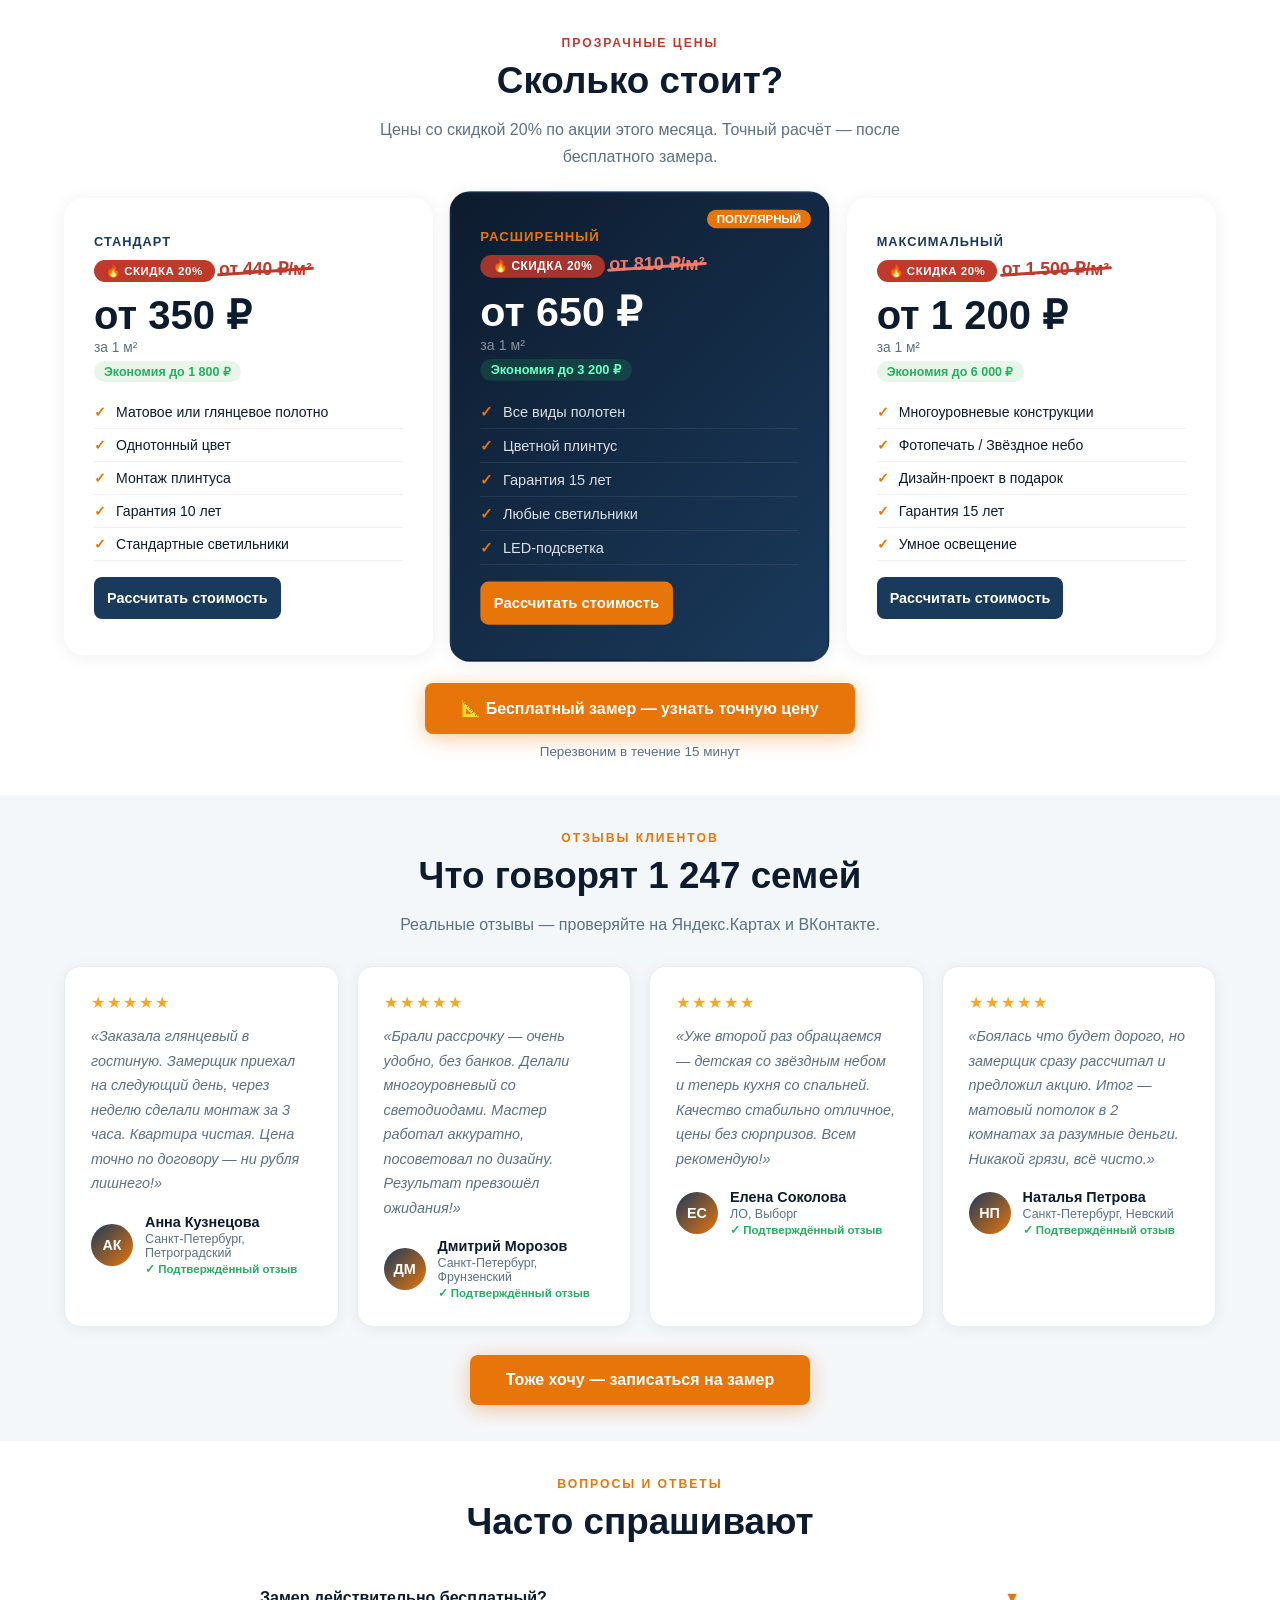
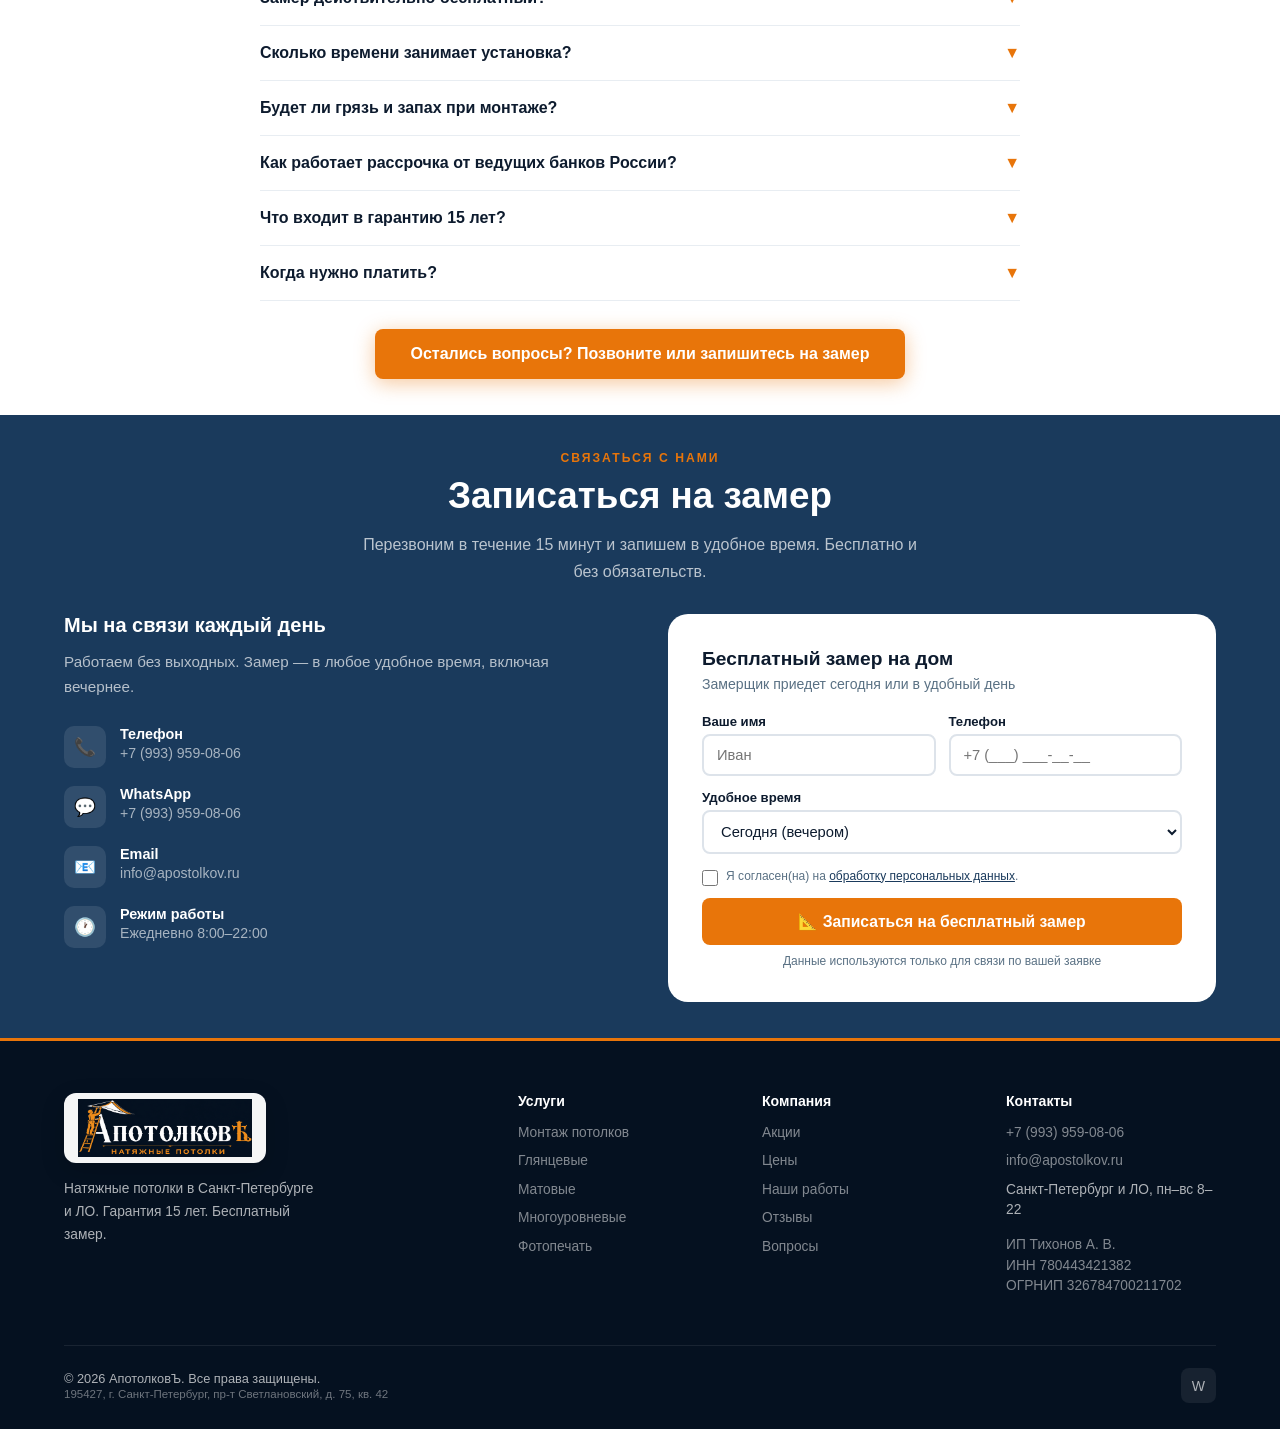
==== commit bc877022: "Update site assets and layout fixes" ====
--- a/index.html
+++ b/index.html
@@ -15,7 +15,7 @@
   <meta property="og:description" content="Замер, расчёт и монтаж натяжных потолков. Реальные фотографии выполненных работ.">
   <meta property="og:url" content="https://apostolkov.ru/">
   <meta property="og:image" content="https://apostolkov.ru/assets/img/works/contour-light.jpg">
-  <script type="application/ld+json">{"@context":"https://schema.org","@type":"HomeAndConstructionBusiness","name":"АпотолковЪ","url":"https://apostolkov.ru/","telephone":"+7-495-123-45-67","email":"info@apostolkov.ru","areaServed":["Санкт-Петербург","Ленинградская область"],"priceRange":"от 350 ₽/м²","openingHours":"Mo-Su 08:00-22:00"}</script>
+  <script type="application/ld+json">{"@context":"https://schema.org","@type":"HomeAndConstructionBusiness","name":"АпотолковЪ","legalName":"ИП Тихонов Александр Владимирович","url":"https://apostolkov.ru/","telephone":"+7-993-959-08-06","email":"info@apostolkov.ru","taxID":"780443421382","areaServed":["Санкт-Петербург","Ленинградская область"],"priceRange":"от 350 ₽/м²","openingHours":"Mo-Su 08:00-22:00"}</script>
   <link rel="stylesheet" href="css/style.css">
 </head>
 <body>
@@ -25,7 +25,7 @@
   <div class="promo-ticker">
     <span>🔥 АКЦИЯ: <strong>скидка 20%</strong> до конца месяца</span>
     <span>📐 <strong>Бесплатный замер</strong> без обязательств</span>
-    <span>☎ <strong>+7 (495) 123-45-67</strong> · ежедневно 8:00–22:00</span>
+    <span>☎ <strong>+7 (993) 959-08-06</strong> · ежедневно 8:00–22:00</span>
   </div>
 </div>
 
@@ -42,7 +42,7 @@
     <li><a href="#reviews">Отзывы</a></li>
     <li><a href="#contact">Контакты</a></li>
   </ul>
-  <a href="tel:+74951234567" class="nav-phone">+7 (495) 123-45-67</a>
+  <a href="tel:+79939590806" class="nav-phone">+7 (993) 959-08-06</a>
   <button class="nav-cta open-modal">Замер бесплатно</button>
   <button class="burger" type="button" aria-label="Открыть меню" aria-expanded="false"><span></span><span></span><span></span></button>
 </nav>
@@ -363,7 +363,7 @@
     </div>
     <div class="spec-card active">
       <div class="spec-photo">
-        <img src="assets/img/team/measurer.jpg" alt="Замерщик натяжных потолков выполняет замер лазерным дальномером" loading="lazy" width="1024" height="1536">
+        <img class="spec-img--measurer" src="assets/img/team/measurer.png" alt="Замерщик натяжных потолков выполняет замер лазерным дальномером" loading="lazy" width="1122" height="1402">
       </div>
       <div class="spec-bottom">
         <div>
@@ -375,7 +375,7 @@
     </div>
     <div class="spec-card">
       <div class="spec-photo">
-        <img src="assets/img/team/installer.jpg" alt="Мастер выполняет монтаж натяжного потолка" loading="lazy" width="1536" height="1024">
+        <img class="spec-img--installer" src="assets/img/team/installer.png" alt="Мастер натягивает потолок монтажным шпателем" loading="lazy" width="1448" height="1086">
       </div>
       <div class="spec-bottom">
         <div>
@@ -610,14 +610,14 @@
         <div class="contact-icon">📞</div>
         <div>
           <strong>Телефон</strong>
-          <span>+7 (495) 123-45-67</span>
+          <span>+7 (993) 959-08-06</span>
         </div>
       </div>
       <div class="contact-item">
         <div class="contact-icon">💬</div>
         <div>
           <strong>WhatsApp</strong>
-          <span>+7 (495) 123-45-67</span>
+          <span>+7 (993) 959-08-06</span>
         </div>
       </div>
       <div class="contact-item">
@@ -700,16 +700,17 @@
     <div class="footer-col">
       <h4>Контакты</h4>
       <ul>
-        <li><a href="tel:+74951234567">+7 (495) 123-45-67</a></li>
+        <li><a href="tel:+79939590806">+7 (993) 959-08-06</a></li>
         <li><a href="mailto:info@apostolkov.ru">info@apostolkov.ru</a></li>
-        <li><a href="#">Санкт-Петербург и ЛО, пн–вс 8–22</a></li>
+        <li>Санкт-Петербург и ЛО, пн–вс 8–22</li>
+        <li class="footer-legal">ИП Тихонов А. В.<br>ИНН 780443421382<br>ОГРНИП 326784700211702</li>
       </ul>
     </div>
   </div>
   <div class="footer-bottom">
-    <p>© 2025 АпотолковЪ. Все права защищены.</p>
+    <p>© <span id="current-year">2026</span> АпотолковЪ. Все права защищены.<br><span class="footer-address">195427, г. Санкт-Петербург, пр-т Светлановский, д. 75, кв. 42</span></p>
     <div class="footer-socials">
-      <a href="https://wa.me/74951234567" class="social-btn" title="WhatsApp" target="_blank" rel="noopener noreferrer">W</a>
+      <a href="https://wa.me/79939590806" class="social-btn" title="WhatsApp" target="_blank" rel="noopener noreferrer">W</a>
     </div>
   </div>
 </footer>
@@ -747,9 +748,26 @@
   </div>
 </div>
 
+<!-- AUTO POPUP -->
+<div class="auto-popup" id="auto-popup">
+  <button class="auto-popup-close" type="button" aria-label="Закрыть">×</button>
+  <div class="auto-popup-badge">🎁 Специальное предложение</div>
+  <h3>Запишитесь на <span>бесплатный замер</span></h3>
+  <p>Замерщик приедет в удобное время и рассчитает стоимость. Скидка 20% до конца месяца!</p>
+  <form class="auto-popup-form email-lead-form" id="auto-popup-form" action="send.php" method="post">
+    <input type="text" name="name" placeholder="Ваше имя" autocomplete="name" maxlength="60" required>
+    <input type="tel" name="phone" placeholder="+7 (___) ___-__-__" autocomplete="tel" inputmode="tel" maxlength="24" required>
+    <input class="form-honeypot" type="text" name="website" tabindex="-1" autocomplete="off" aria-hidden="true">
+    <label class="consent-check"><input type="checkbox" name="consent" value="yes" required><span>Согласен(на) на <button type="button" class="privacy-open">обработку данных</button>.</span></label>
+    <button type="submit" class="auto-popup-btn">📐 Записаться бесплатно</button>
+  </form>
+  <div class="auto-popup-success" id="auto-popup-success">✓ Заявка отправлена! Перезвоним за 15 минут.</div>
+  <p class="auto-popup-note">Без обязательств • Бесплатно • Ответим в рабочее время</p>
+</div>
+
 <!-- FLOATING BUTTONS -->
 <div class="float-wrap">
-  <a href="https://wa.me/74951234567" class="float-btn float-wa" target="_blank" rel="noopener noreferrer">
+  <a href="https://wa.me/79939590806" class="float-btn float-wa" target="_blank" rel="noopener noreferrer">
     <span>💬</span><span class="float-label">WhatsApp</span>
   </a>
   <button class="float-btn float-measure open-modal">
@@ -763,12 +781,12 @@
     <button class="modal-close privacy-close" type="button" aria-label="Закрыть">×</button>
     <h3 id="privacy-title">Согласие на обработку персональных данных</h3>
     <div class="privacy-content">
-      <p>Отправляя форму, вы даёте оператору сайта «АпотолковЪ» согласие на обработку имени и номера телефона.</p>
+      <p>Отправляя форму, вы даёте оператору сайта — ИП Тихонову Александру Владимировичу — согласие на обработку имени и номера телефона.</p>
       <p><strong>Цель:</strong> обратная связь, консультация, согласование замера и подготовка расчёта стоимости.</p>
       <p><strong>Действия с данными:</strong> сбор, запись, хранение, использование для связи, блокирование и удаление.</p>
       <p><strong>Срок:</strong> до достижения цели обращения, но не более одного года, если иной срок не требуется законом или договором.</p>
       <p>Согласие можно отозвать письмом на <a href="mailto:info@apostolkov.ru">info@apostolkov.ru</a>. Данные не публикуются и не используются для рекламной рассылки без отдельного согласия.</p>
-      <p class="privacy-warning"><strong>Перед публикацией:</strong> добавьте сюда ФИО ИП или название организации, ИНН и адрес оператора.</p>
+      <p class="privacy-warning"><strong>Оператор:</strong> ИП Тихонов Александр Владимирович, ИНН 780443421382, ОГРНИП 326784700211702. Адрес: 195427, Россия, г. Санкт-Петербург, пр-т Светлановский, д. 75, кв. 42.</p>
     </div>
   </div>
 </div>
--- a/css/style.css
+++ b/css/style.css
@@ -103,7 +103,7 @@
 }
 .hero-bg-img {
   position: absolute; inset: 0;
-  background-image: url('../assets/img/hero.jpg');
+  background-image: url('../assets/img/types/glossy.jpg');
   background-size: cover; background-position: center;
 }
 .hero-overlay { position: absolute; inset: 0; background: linear-gradient(to bottom, rgba(8,18,36,0.78), rgba(8,18,36,0.6)); }
@@ -268,6 +268,8 @@
 .spec-card.active { display: block; }
 .spec-photo { width: 100%; height: 440px; border-radius: 16px; margin-bottom: 22px; overflow: hidden; }
 .spec-photo img { width: 100%; height: 100%; object-fit: cover; }
+.spec-img--measurer { object-position: center top; }
+.spec-img--installer { object-position: center center; }
 .spec-ph { width: 100%; height: 100%; display: flex; flex-direction: column; align-items: center; justify-content: center; gap: 12px; color: rgba(255,255,255,0.65); font-size: 0.92rem; text-align: center; padding: 20px; }
 .spec-ph em { font-style: normal; font-size: 4rem; }
 .spec-ph.msr { background: linear-gradient(160deg,#1a3a5c,#2a6aac); }
@@ -369,17 +371,21 @@
 .form-error { display: none; background: #fee2e2; border: 1px solid #fca5a5; color: #991b1b; padding: 10px 12px; border-radius: 8px; margin-top: 10px; font-size: 0.82rem; text-align: center; }
 
 /* FOOTER */
-footer { background: var(--dark); color: rgba(255,255,255,0.6); padding: 52px 5% 26px; }
+footer { background: #051120; color: rgba(255,255,255,0.68); padding: 52px 5% 26px; border-top: 3px solid var(--accent); }
 .footer-grid { display: grid; grid-template-columns: 2fr 1fr 1fr 1fr; gap: 34px; margin-bottom: 40px; }
-.footer-brand .logo { display: inline-block; margin-bottom: 12px; }
+.footer-brand .logo { display: inline-flex; align-self: auto; background: rgba(255,255,255,0.96); padding: 6px 14px; border-radius: 12px; margin-bottom: 14px; box-shadow: 0 8px 24px rgba(0,0,0,0.16); }
+.footer-brand .logo-img--footer { height: 58px; max-width: 180px; }
 .footer-brand p { font-size: 0.86rem; line-height: 1.7; max-width: 250px; }
 .footer-col h4 { color: var(--white); font-size: 0.88rem; font-weight: 700; margin-bottom: 14px; }
 .footer-col ul { list-style: none; }
 .footer-col ul li { margin-bottom: 8px; }
+.footer-col ul li { font-size: 0.86rem; line-height: 1.5; }
+.footer-legal { margin-top: 14px; color: rgba(255,255,255,0.5); }
 .footer-col ul a { color: rgba(255,255,255,0.5); text-decoration: none; font-size: 0.86rem; transition: color .2s; }
 .footer-col ul a:hover { color: var(--accent); }
 .footer-bottom { border-top: 1px solid rgba(255,255,255,0.08); padding-top: 22px; display: flex; justify-content: space-between; align-items: center; flex-wrap: wrap; gap: 12px; }
 .footer-bottom p { font-size: 0.8rem; }
+.footer-address { color: rgba(255,255,255,0.42); font-size: 0.72rem; }
 .footer-socials { display: flex; gap: 10px; }
 .social-btn { width: 35px; height: 35px; border-radius: 8px; background: rgba(255,255,255,0.07); display: flex; align-items: center; justify-content: center; text-decoration: none; font-size: 0.88rem; color: rgba(255,255,255,0.65); transition: background .2s; }
 .social-btn:hover { background: var(--accent); color: var(--white); }
@@ -391,6 +397,29 @@
 .float-measure { background: var(--accent); color: var(--white); box-shadow: 0 6px 22px rgba(232,117,10,0.45); }
 .float-wa      { background: #25d366; color: var(--white); box-shadow: 0 6px 22px rgba(37,211,102,0.4); }
 
+/* AUTO POPUP */
+.auto-popup {
+  position: fixed; bottom: -520px; left: 22px; z-index: 1500;
+  background: var(--white); border-radius: 18px; padding: 26px 24px 18px;
+  max-width: 330px; width: calc(100% - 44px);
+  box-shadow: 0 14px 50px rgba(0,0,0,0.22); border-top: 4px solid var(--accent);
+  transition: bottom 0.55s cubic-bezier(0.34,1.4,0.64,1);
+}
+.auto-popup.show { bottom: 22px; }
+.auto-popup-close { position: absolute; top: 10px; right: 14px; background: none; border: none; font-size: 1.5rem; cursor: pointer; color: var(--gray); line-height: 1; }
+.auto-popup-close:hover { color: var(--dark); }
+.auto-popup-badge { display: inline-block; background: #fff3e0; color: var(--accent); font-size: 0.72rem; font-weight: 700; padding: 3px 10px; border-radius: 20px; margin-bottom: 10px; }
+.auto-popup h3 { font-size: 1.08rem; font-weight: 800; margin-bottom: 8px; line-height: 1.3; }
+.auto-popup h3 span { color: var(--accent); }
+.auto-popup > p { color: var(--gray); font-size: 0.8rem; line-height: 1.5; margin-bottom: 13px; }
+.auto-popup-form > input { display: block; width: 100%; padding: 10px 13px; border: 2px solid #dde3ea; border-radius: 8px; font-size: 0.9rem; font-family: inherit; outline: none; color: var(--dark); margin-bottom: 9px; transition: border-color .2s; }
+.auto-popup-form > input:focus { border-color: var(--primary); }
+.auto-popup-form .consent-check { margin: 7px 0 10px; }
+.auto-popup-btn { width: 100%; background: var(--accent); color: var(--white); padding: 12px; border: none; border-radius: 8px; font-size: 0.9rem; font-weight: 700; cursor: pointer; font-family: inherit; transition: background .2s; }
+.auto-popup-btn:hover { background: #c9680a; }
+.auto-popup-success { display: none; background: #d1fae5; border: 1px solid #6ee7b7; color: #065f46; padding: 10px 14px; border-radius: 8px; font-size: 0.85rem; font-weight: 600; text-align: center; margin-bottom: 6px; }
+.auto-popup-note { font-size: 0.7rem !important; color: var(--gray); text-align: center; margin-top: 8px !important; margin-bottom: 0 !important; }
+
 /* RESPONSIVE */
 @media (max-width: 1024px) { .gallery-grid { grid-template-columns: repeat(2,1fr); } }
 
@@ -415,6 +444,12 @@
 
 @media (max-width: 640px) {
   .promo-ticker { gap: 0; justify-content: center; }
+  .hero-content { width: 100%; max-width: 100%; padding-left: 14px; padding-right: 14px; }
+  .hero h1 { font-size: 1.22rem; line-height: 1.18; overflow-wrap: anywhere; }
+  body { overflow-x: hidden; }
+  .promo-badge-hero, .hero-free { width: calc(100% - 28px); max-width: 300px; white-space: normal; line-height: 1.35; font-size: 0.72rem; overflow-wrap: anywhere; }
+  .promo-badge-hero { display: block; margin-left: auto; margin-right: auto; }
+  .hero-free { display: block; padding-left: 12px; padding-right: 12px; margin-left: auto; margin-right: auto; }
   .promo-ticker span { display: none; }
   .promo-ticker span:first-child { display: block; font-size: 0.72rem; }
   nav { height: 60px; padding: 0 3%; }
@@ -431,11 +466,16 @@
   .hero-stat-num { font-size: 1.5rem; }
   .spec-info, .spec-bottom { flex-direction: column; }
   .spec-photo    { height: 300px; }
-  .count-box     { min-width: 50px; }
+  .countdown { max-width: 300px; margin-left: auto; margin-right: auto; }
+  .countdown-lbl { flex-basis: 100%; }
+  .count-sep { display: none; }
+  .count-box     { min-width: 62px; padding-left: 10px; padding-right: 10px; }
   .count-num     { font-size: 1.3rem; }
   .trust-items   { flex-direction: column; }
   .trust-item    { border-right: none; border-bottom: 1px solid rgba(255,255,255,0.1); width: 100%; }
   .trust-item:last-child { border-bottom: none; }
   .float-btn .float-label { display: none; }
   .float-btn { padding: 13px; border-radius: 50%; }
-}
+  .auto-popup { left: 12px; width: calc(100% - 24px); bottom: -540px; padding: 22px 18px 16px; }
+  .auto-popup.show { bottom: 12px; }
+}
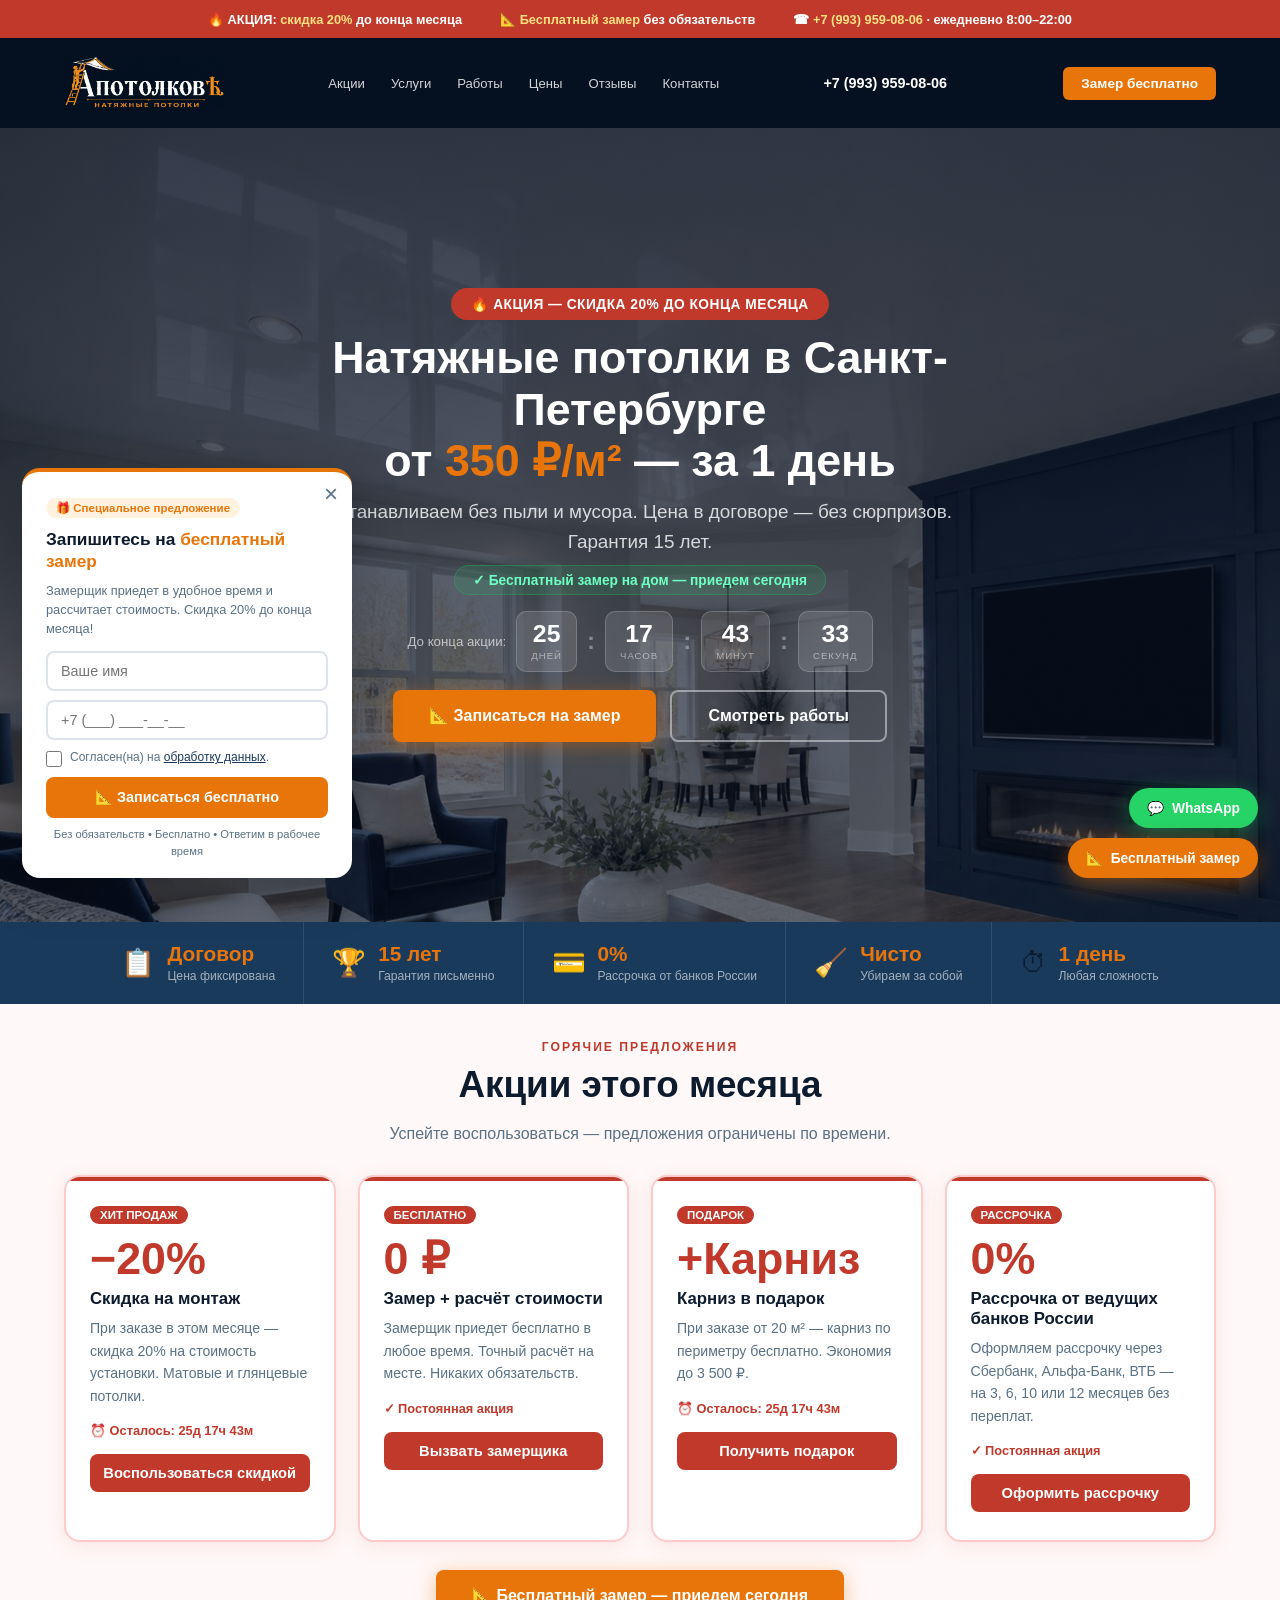
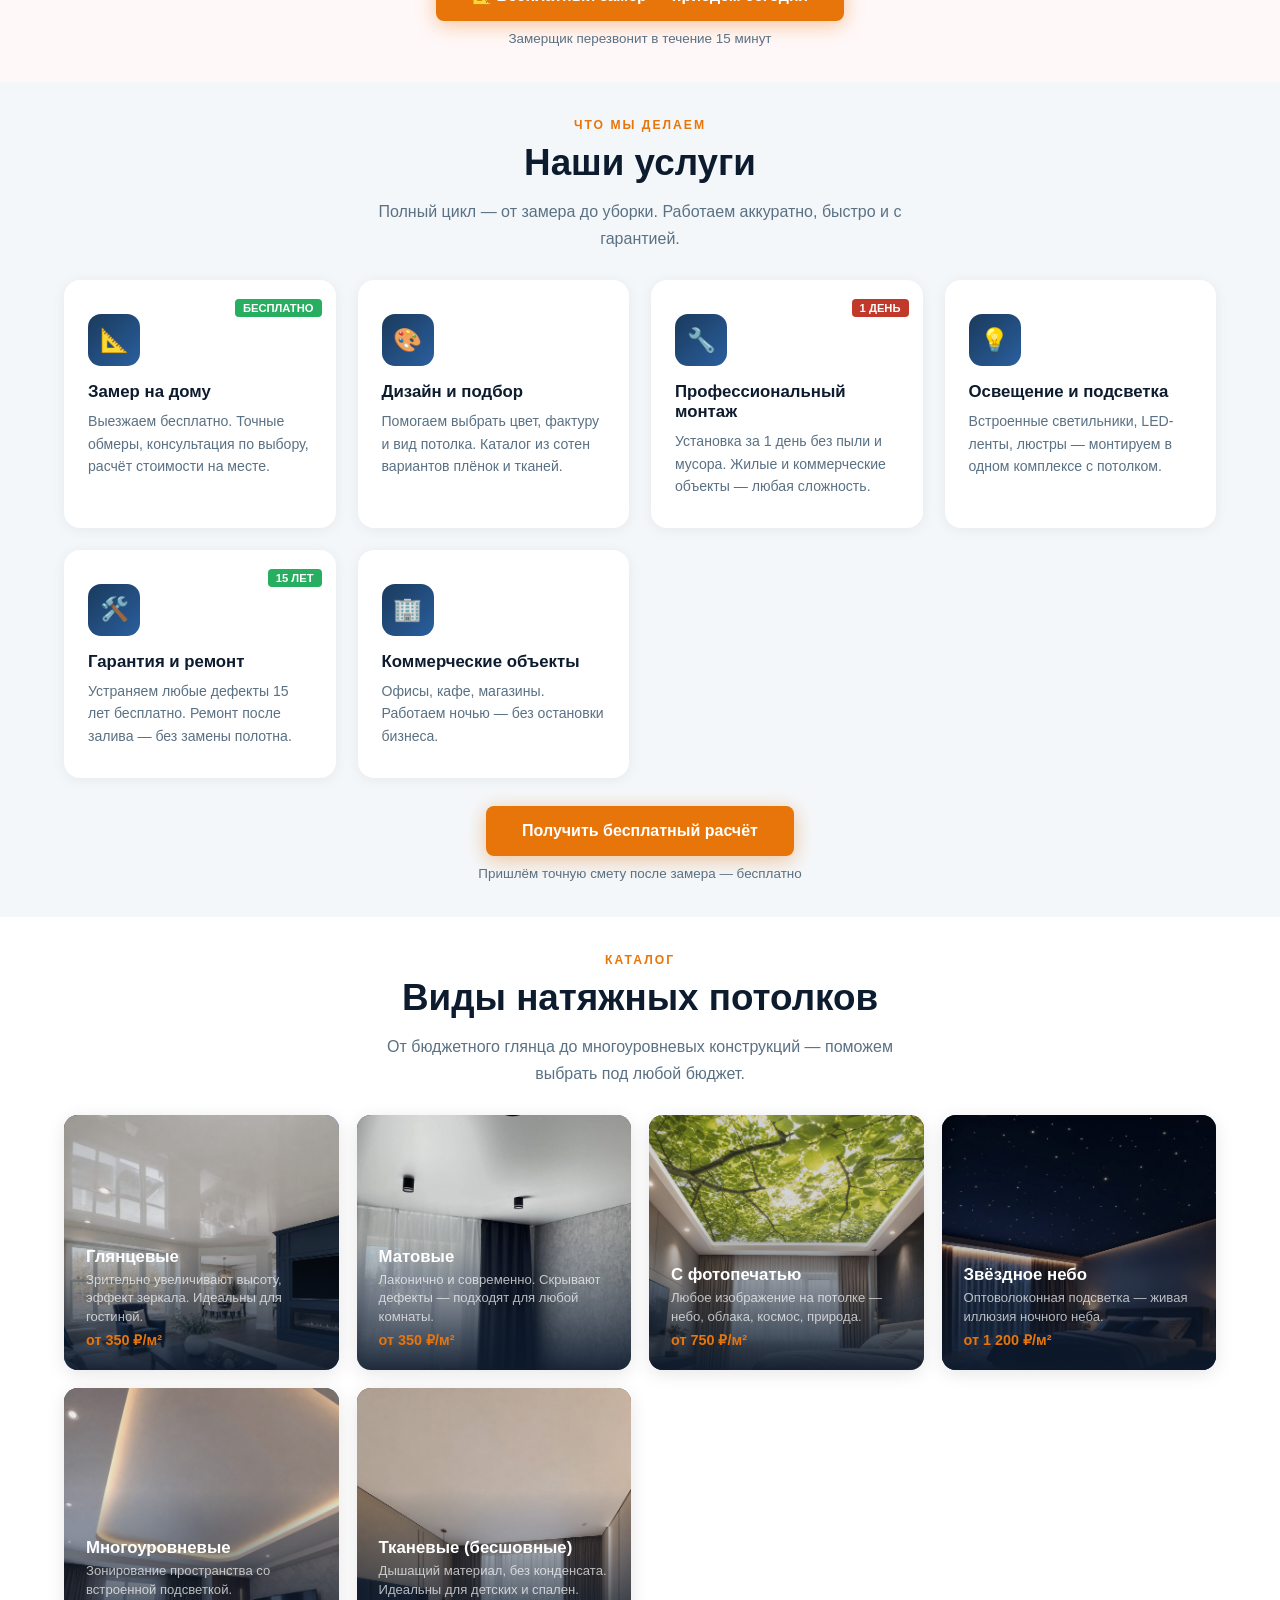
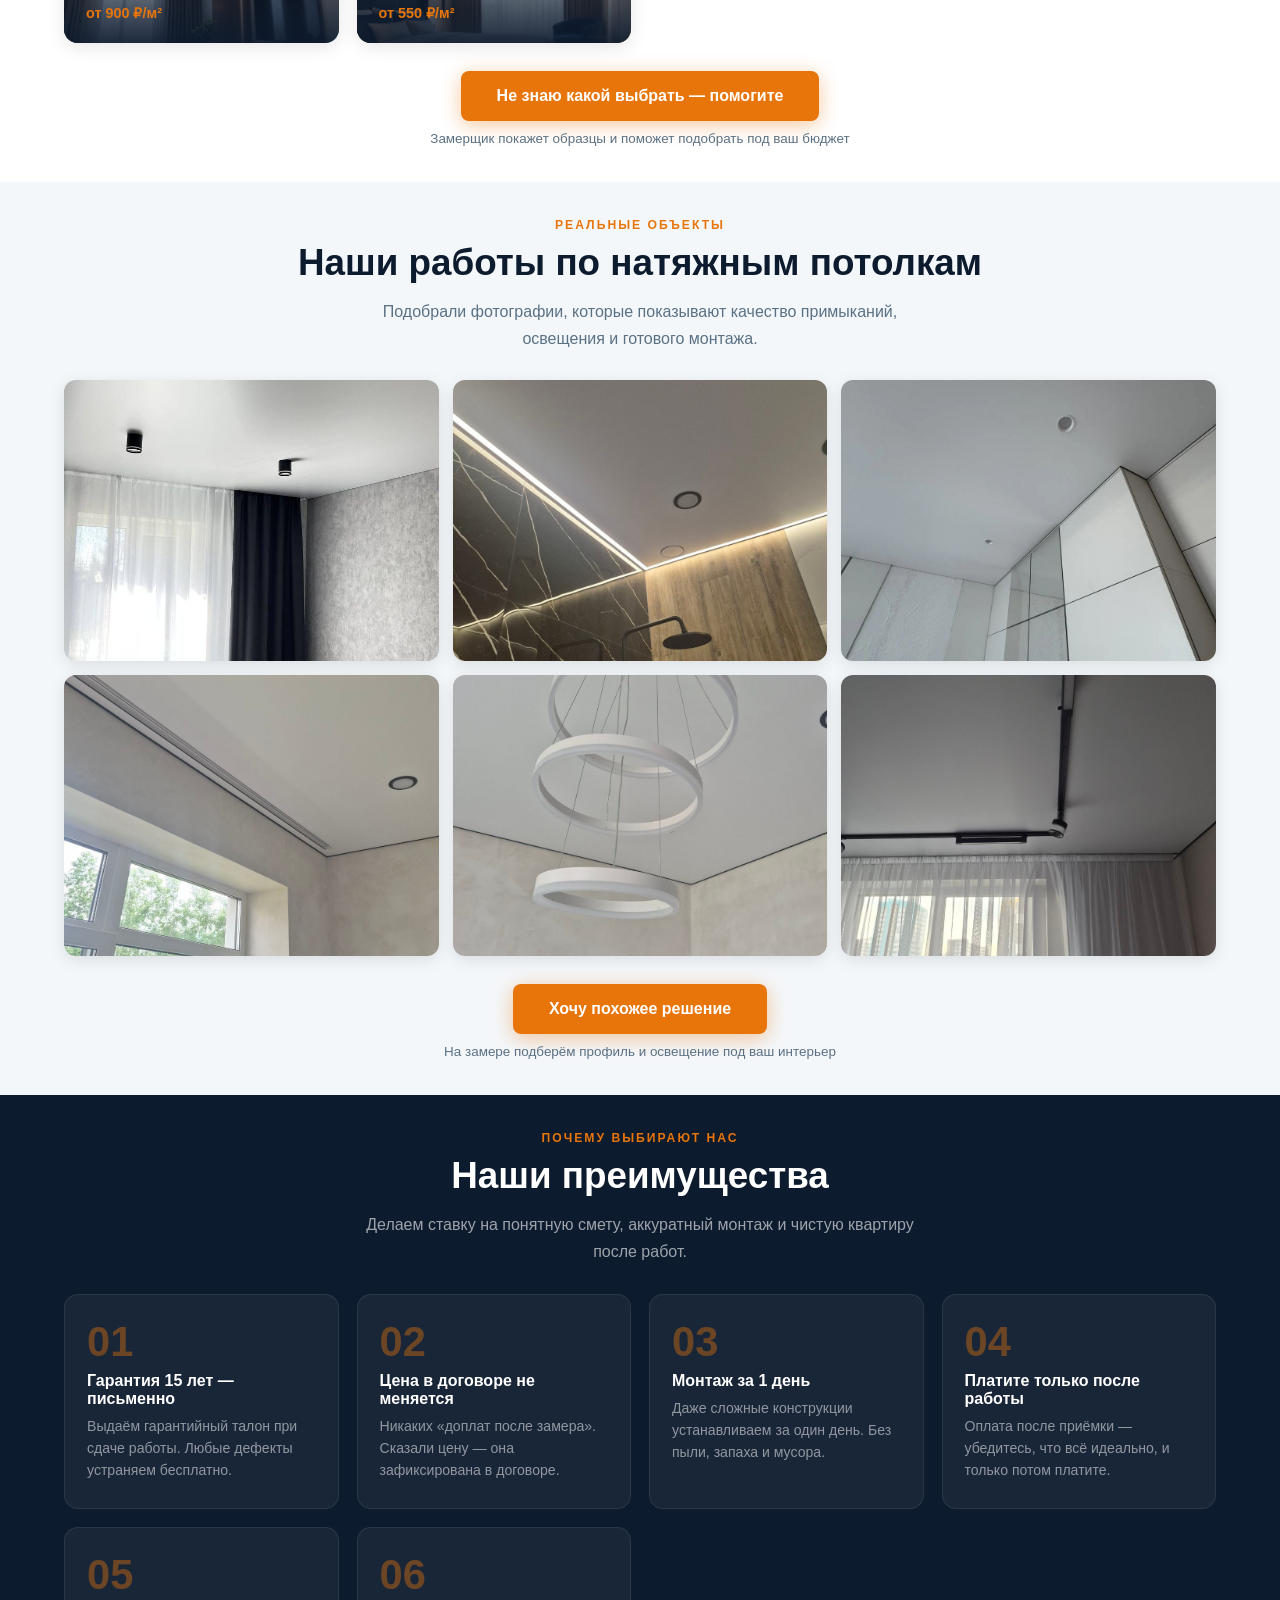
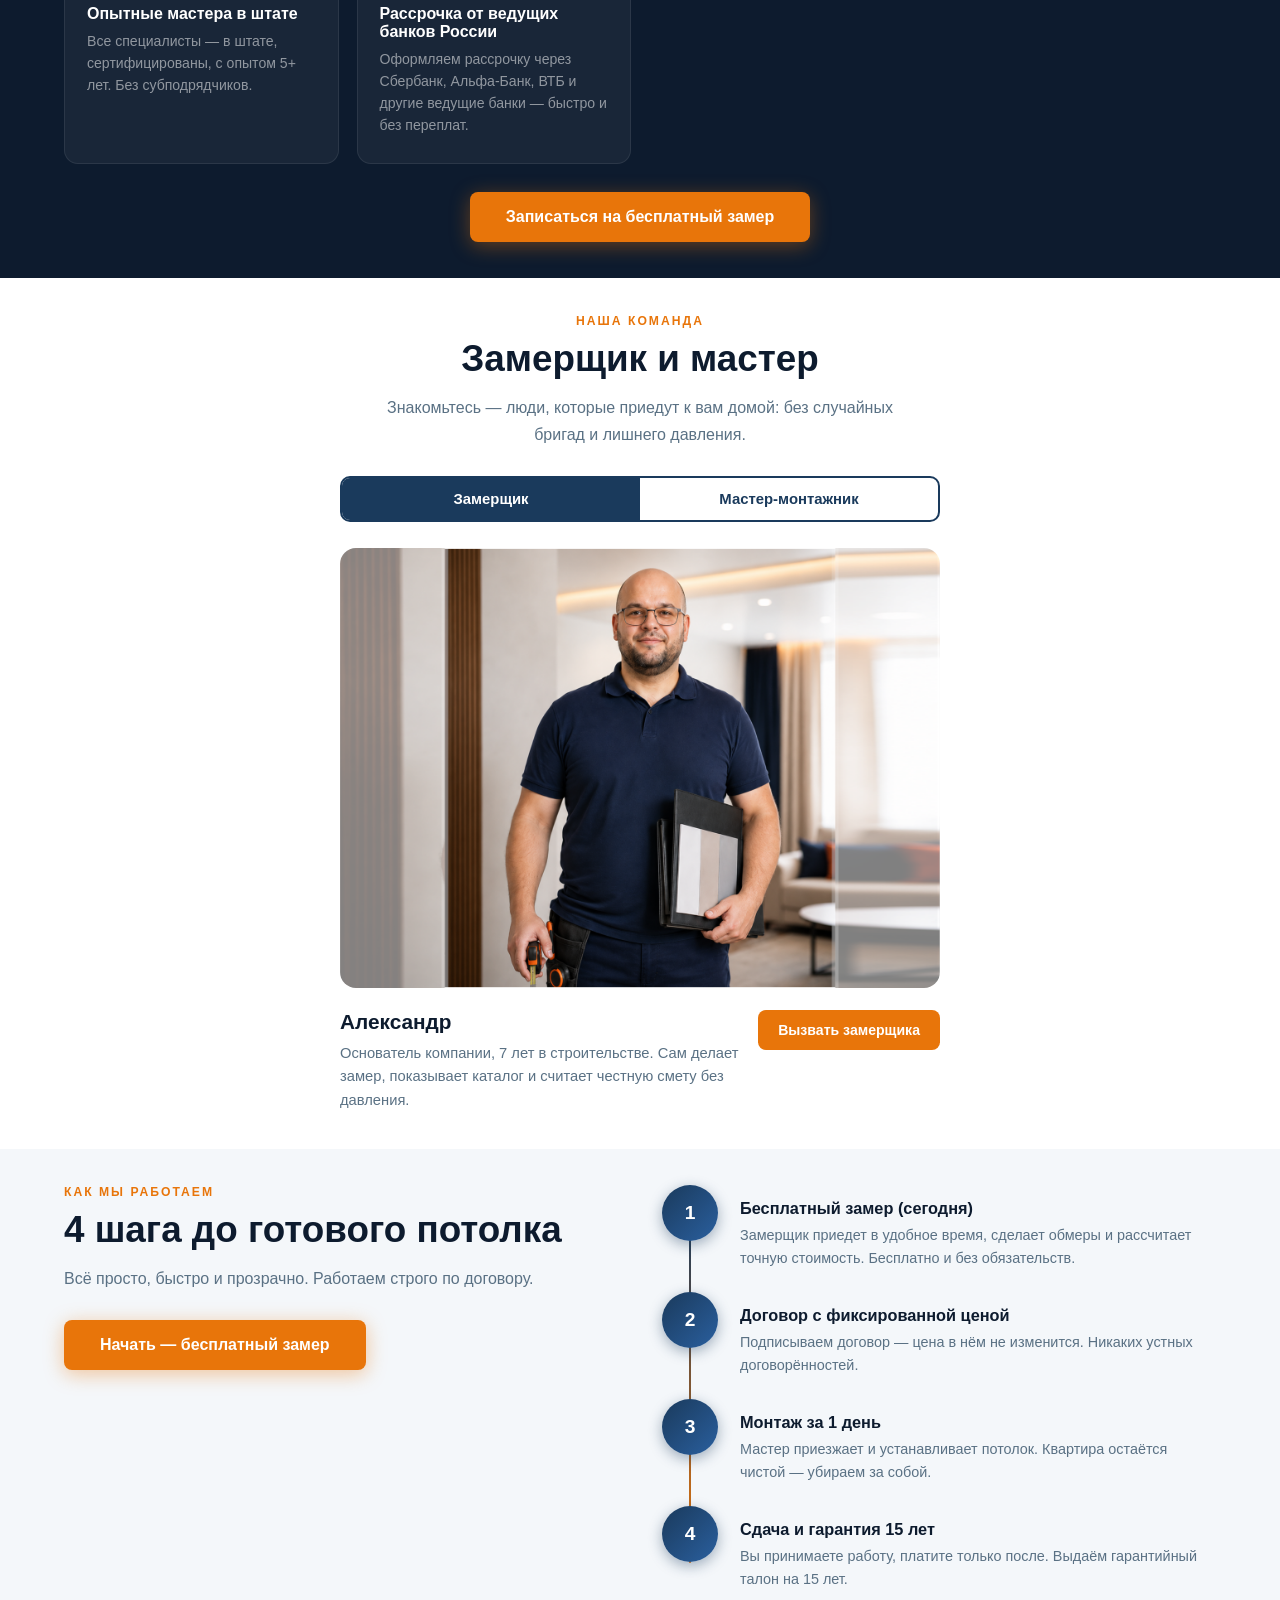
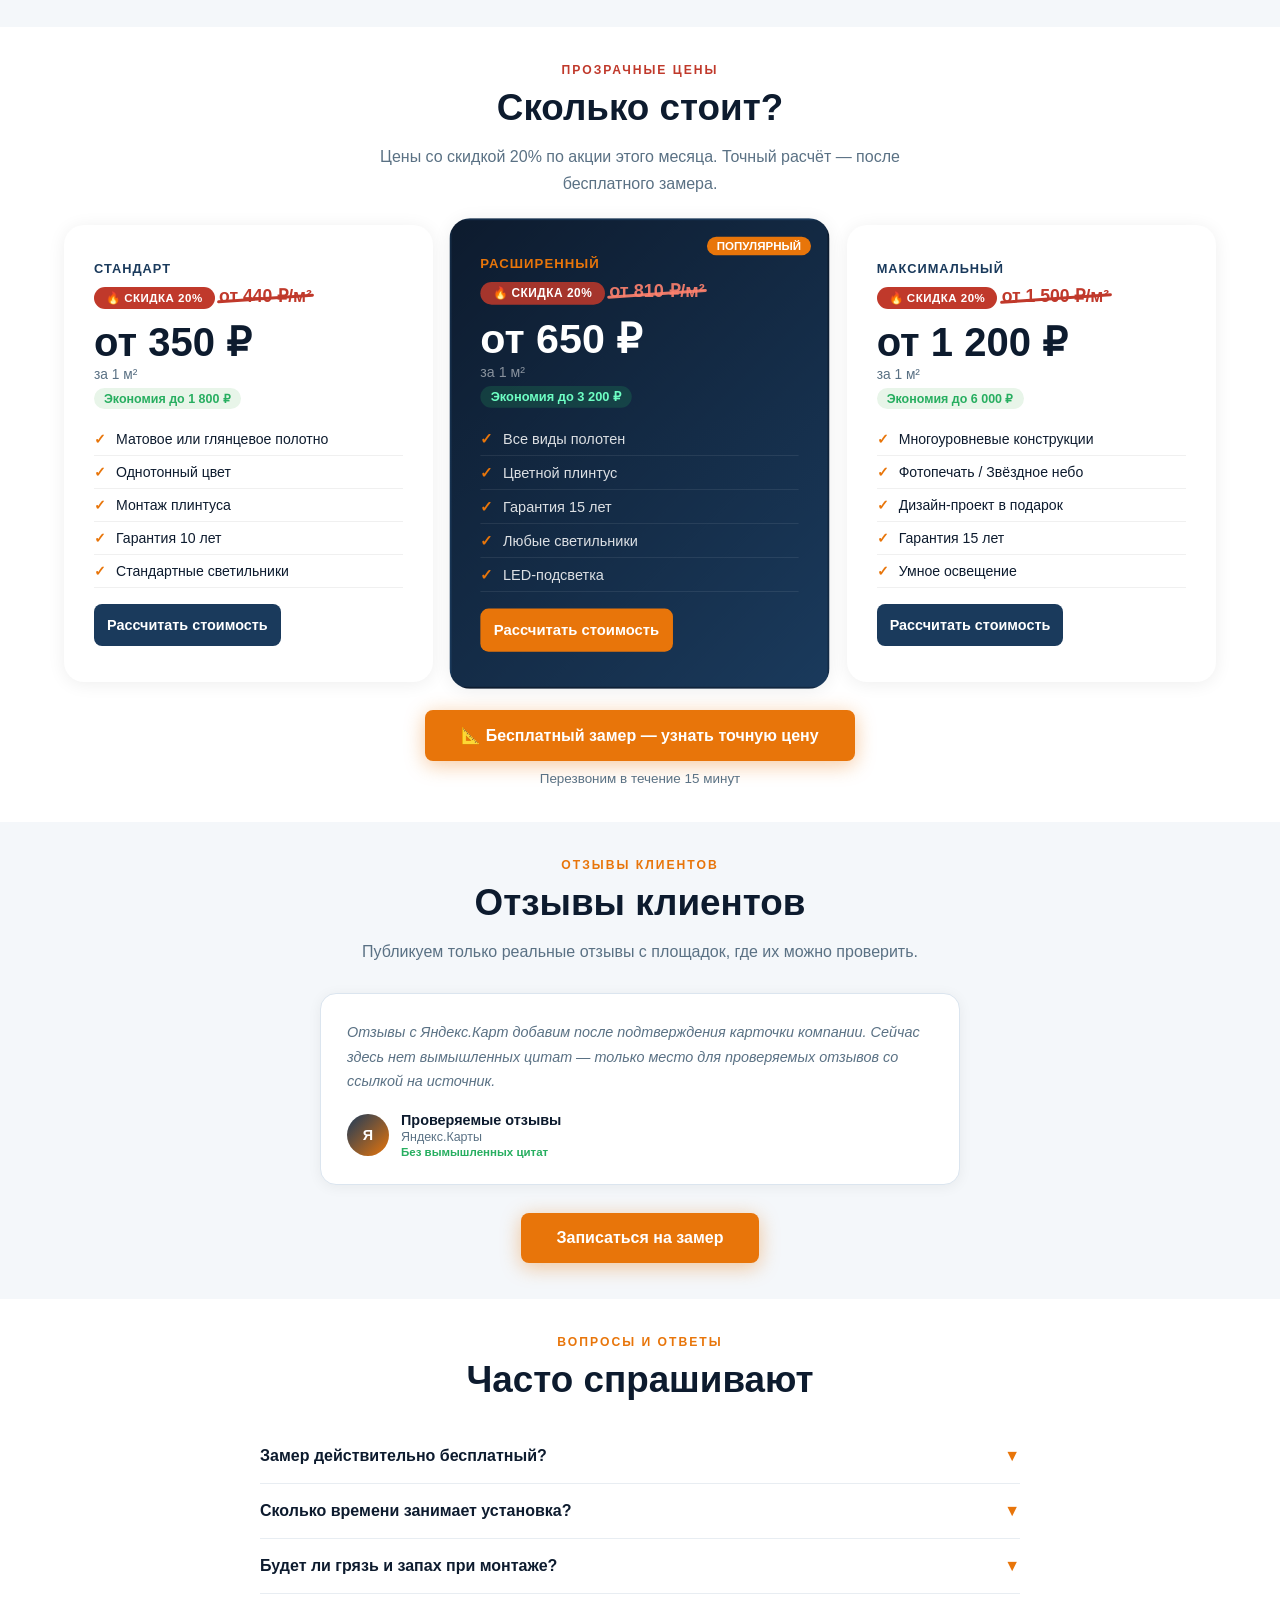
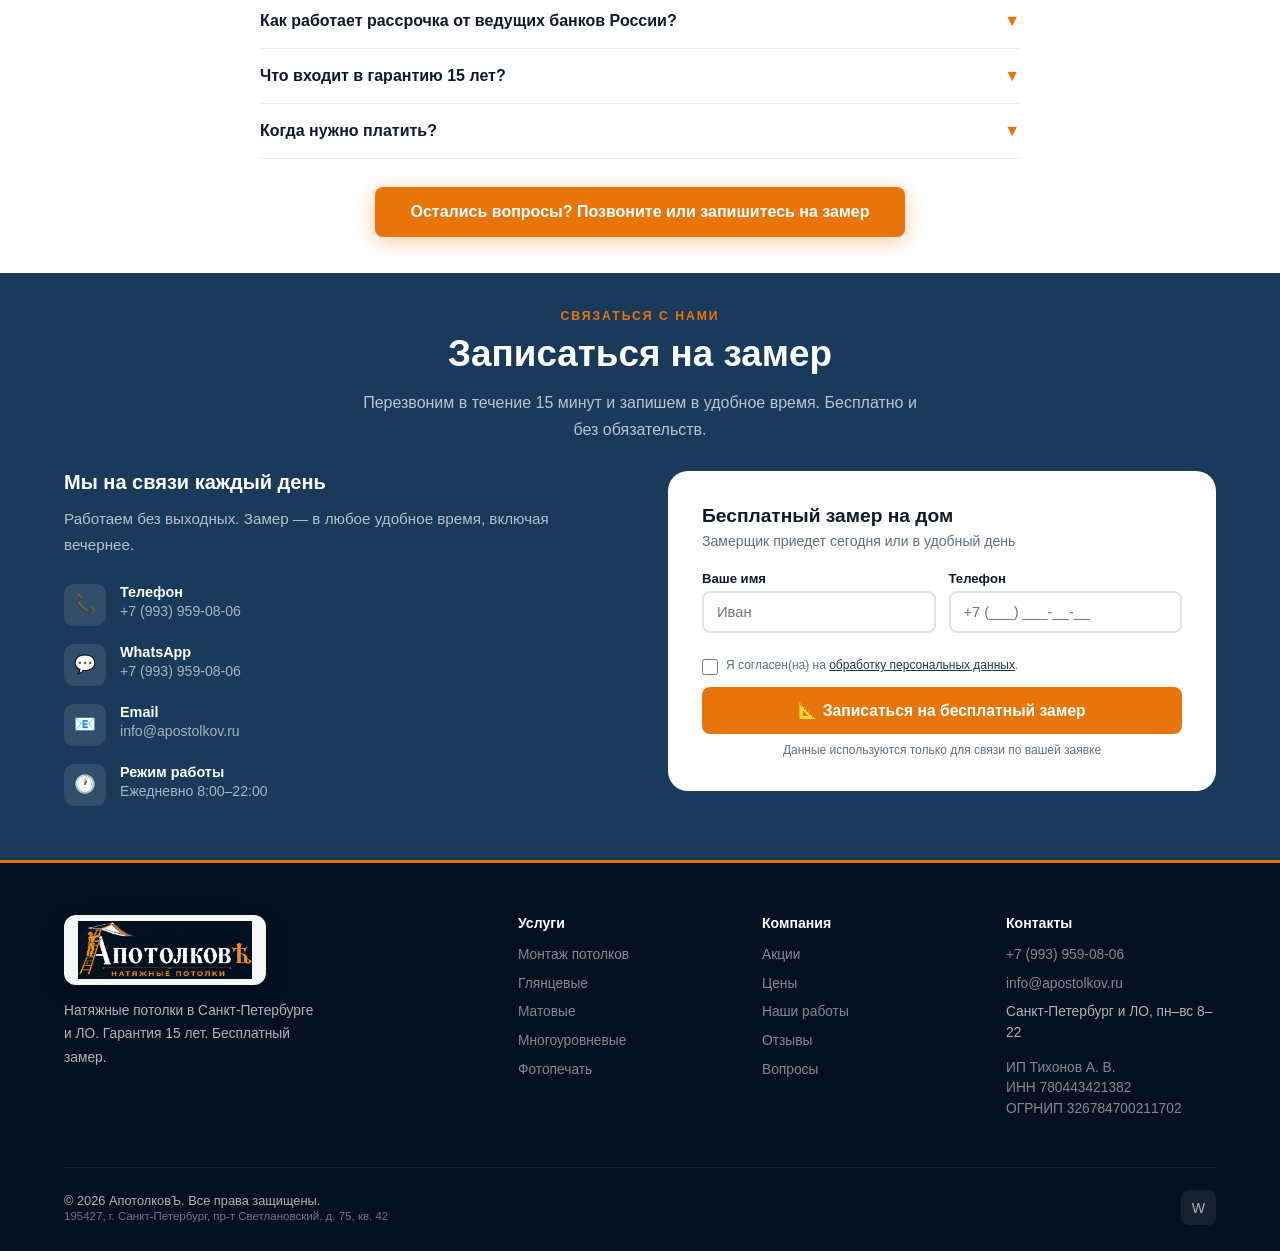
==== commit 819db39f: "Refine measurement form and reviews" ====
--- a/index.html
+++ b/index.html
@@ -310,7 +310,7 @@
   <div class="center">
     <div class="section-tag">Почему выбирают нас</div>
     <h2 class="section-title">Наши преимущества</h2>
-    <p class="section-sub">Уже 1 247 семей в Санкт-Петербурге и ЛО доверились нам. Вот почему.</p>
+    <p class="section-sub">Делаем ставку на понятную смету, аккуратный монтаж и чистую квартиру после работ.</p>
   </div>
   <div class="why-grid">
     <div class="why-item fade-in">
@@ -354,7 +354,7 @@
   <div class="center">
     <div class="section-tag">Наша команда</div>
     <h2 class="section-title">Замерщик и мастер</h2>
-    <p class="section-sub">Знакомьтесь — люди, которые придут к вам домой. Все в штате, все сертифицированы.</p>
+    <p class="section-sub">Знакомьтесь — люди, которые приедут к вам домой: без случайных бригад и лишнего давления.</p>
   </div>
   <div class="spec-wrapper">
     <div class="spec-tabs">
@@ -363,12 +363,12 @@
     </div>
     <div class="spec-card active">
       <div class="spec-photo">
-        <img class="spec-img--measurer" src="assets/img/team/measurer.png" alt="Замерщик натяжных потолков выполняет замер лазерным дальномером" loading="lazy" width="1122" height="1402">
+        <img class="spec-img--measurer" src="assets/img/team/measurer.png" alt="Замерщик натяжных потолков выполняет замер лазерным дальномером" loading="lazy" width="1448" height="1086">
       </div>
       <div class="spec-bottom">
         <div>
-          <h3>Замерщик</h3>
-          <p>Приедет бесплатно, сделает точные обмеры, покажет каталог образцов и рассчитает стоимость прямо на месте. Без давления и обязательств.</p>
+          <h3>Александр</h3>
+          <p>Основатель компании, 7 лет в строительстве. Сам делает замер, показывает каталог и считает честную смету без давления.</p>
         </div>
         <button class="btn-spec open-modal">Вызвать замерщика</button>
       </div>
@@ -500,61 +500,24 @@
 <section id="reviews">
   <div class="center">
     <div class="section-tag">Отзывы клиентов</div>
-    <h2 class="section-title">Что говорят 1 247 семей</h2>
-    <p class="section-sub">Реальные отзывы — проверяйте на Яндекс.Картах и ВКонтакте.</p>
-  </div>
-  <div class="reviews-grid">
-    <div class="review-card fade-in">
-      <div class="stars">★★★★★</div>
-      <p class="review-text">«Заказала глянцевый в гостиную. Замерщик приехал на следующий день, через неделю сделали монтаж за 3 часа. Квартира чистая. Цена точно по договору — ни рубля лишнего!»</p>
+    <h2 class="section-title">Отзывы клиентов</h2>
+    <p class="section-sub">Публикуем только реальные отзывы с площадок, где их можно проверить.</p>
+  </div>
+  <div class="reviews-grid reviews-grid--single">
+    <div class="review-card review-card--notice fade-in">
+      <p class="review-text">Отзывы с Яндекс.Карт добавим после подтверждения карточки компании. Сейчас здесь нет вымышленных цитат — только место для проверяемых отзывов со ссылкой на источник.</p>
       <div class="reviewer">
-        <div class="reviewer-avatar">АК</div>
+        <div class="reviewer-avatar">Я</div>
         <div>
-          <div class="reviewer-name">Анна Кузнецова</div>
-          <div class="reviewer-loc">Санкт-Петербург, Петроградский</div>
-          <div class="review-src">✓ Подтверждённый отзыв</div>
-        </div>
-      </div>
-    </div>
-    <div class="review-card fade-in">
-      <div class="stars">★★★★★</div>
-      <p class="review-text">«Брали рассрочку — очень удобно, без банков. Делали многоуровневый со светодиодами. Мастер работал аккуратно, посоветовал по дизайну. Результат превзошёл ожидания!»</p>
-      <div class="reviewer">
-        <div class="reviewer-avatar">ДМ</div>
-        <div>
-          <div class="reviewer-name">Дмитрий Морозов</div>
-          <div class="reviewer-loc">Санкт-Петербург, Фрунзенский</div>
-          <div class="review-src">✓ Подтверждённый отзыв</div>
-        </div>
-      </div>
-    </div>
-    <div class="review-card fade-in">
-      <div class="stars">★★★★★</div>
-      <p class="review-text">«Уже второй раз обращаемся — детская со звёздным небом и теперь кухня со спальней. Качество стабильно отличное, цены без сюрпризов. Всем рекомендую!»</p>
-      <div class="reviewer">
-        <div class="reviewer-avatar">ЕС</div>
-        <div>
-          <div class="reviewer-name">Елена Соколова</div>
-          <div class="reviewer-loc">ЛО, Выборг</div>
-          <div class="review-src">✓ Подтверждённый отзыв</div>
-        </div>
-      </div>
-    </div>
-    <div class="review-card fade-in">
-      <div class="stars">★★★★★</div>
-      <p class="review-text">«Боялась что будет дорого, но замерщик сразу рассчитал и предложил акцию. Итог — матовый потолок в 2 комнатах за разумные деньги. Никакой грязи, всё чисто.»</p>
-      <div class="reviewer">
-        <div class="reviewer-avatar">НП</div>
-        <div>
-          <div class="reviewer-name">Наталья Петрова</div>
-          <div class="reviewer-loc">Санкт-Петербург, Невский</div>
-          <div class="review-src">✓ Подтверждённый отзыв</div>
+          <div class="reviewer-name">Проверяемые отзывы</div>
+          <div class="reviewer-loc">Яндекс.Карты</div>
+          <div class="review-src">Без вымышленных цитат</div>
         </div>
       </div>
     </div>
   </div>
   <div class="section-cta">
-    <button class="btn-primary open-modal">Тоже хочу — записаться на замер</button>
+    <button class="btn-primary open-modal">Записаться на замер</button>
   </div>
 </section>
 
@@ -648,15 +611,6 @@
             <label>Телефон</label>
             <input type="tel" name="phone" placeholder="+7 (___) ___-__-__" autocomplete="tel" inputmode="tel" maxlength="24" required>
           </div>
-        </div>
-        <div class="form-group">
-          <label>Удобное время</label>
-          <select name="time">
-            <option>Сегодня (вечером)</option>
-            <option>Завтра (утром)</option>
-            <option>Завтра (вечером)</option>
-            <option>В выходной день</option>
-          </select>
         </div>
         <input class="form-honeypot" type="text" name="website" tabindex="-1" autocomplete="off" aria-hidden="true">
         <label class="consent-check"><input type="checkbox" name="consent" value="yes" required><span>Я согласен(на) на <button type="button" class="privacy-open">обработку персональных данных</button>.</span></label>
--- a/css/style.css
+++ b/css/style.css
@@ -268,7 +268,7 @@
 .spec-card.active { display: block; }
 .spec-photo { width: 100%; height: 440px; border-radius: 16px; margin-bottom: 22px; overflow: hidden; }
 .spec-photo img { width: 100%; height: 100%; object-fit: cover; }
-.spec-img--measurer { object-position: center top; }
+.spec-img--measurer { object-position: center center; }
 .spec-img--installer { object-position: center center; }
 .spec-ph { width: 100%; height: 100%; display: flex; flex-direction: column; align-items: center; justify-content: center; gap: 12px; color: rgba(255,255,255,0.65); font-size: 0.92rem; text-align: center; padding: 20px; }
 .spec-ph em { font-style: normal; font-size: 4rem; }
@@ -323,8 +323,10 @@
 /* REVIEWS */
 #reviews { background: var(--light); }
 .reviews-grid { display: grid; grid-template-columns: repeat(auto-fit,minmax(270px,1fr)); gap: 18px; margin-top: 28px; }
+.reviews-grid--single { max-width: 640px; margin-left: auto; margin-right: auto; }
 .review-card { background: var(--white); border-radius: 16px; padding: 26px; box-shadow: 0 2px 14px rgba(0,0,0,0.06); border: 1px solid #e8edf2; transition: transform .25s; }
 .review-card:hover { transform: translateY(-4px); }
+.review-card--notice { border-color: #dbe5ef; }
 .stars { color: #f5a623; font-size: 1rem; margin-bottom: 12px; letter-spacing: 2px; }
 .review-text { color: var(--gray); font-size: 0.9rem; line-height: 1.7; margin-bottom: 18px; font-style: italic; }
 .reviewer { display: flex; align-items: center; gap: 12px; }
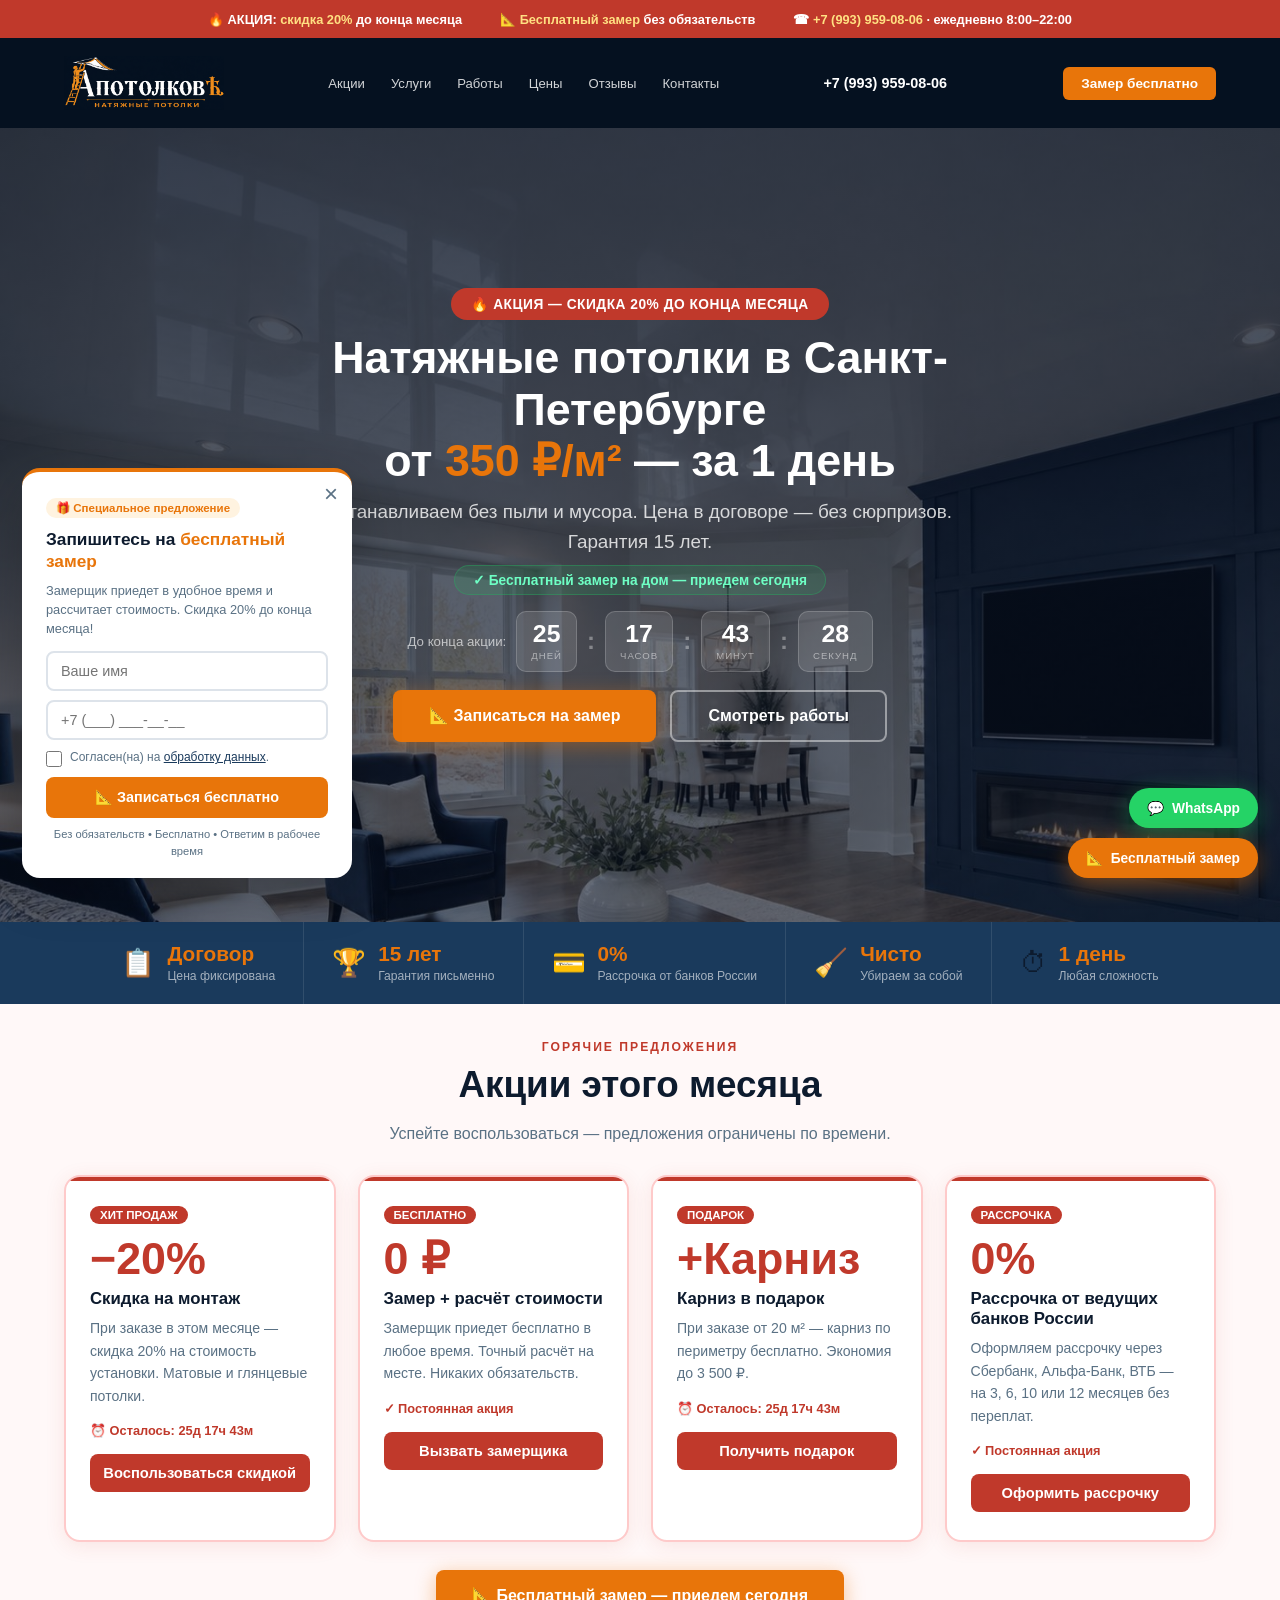
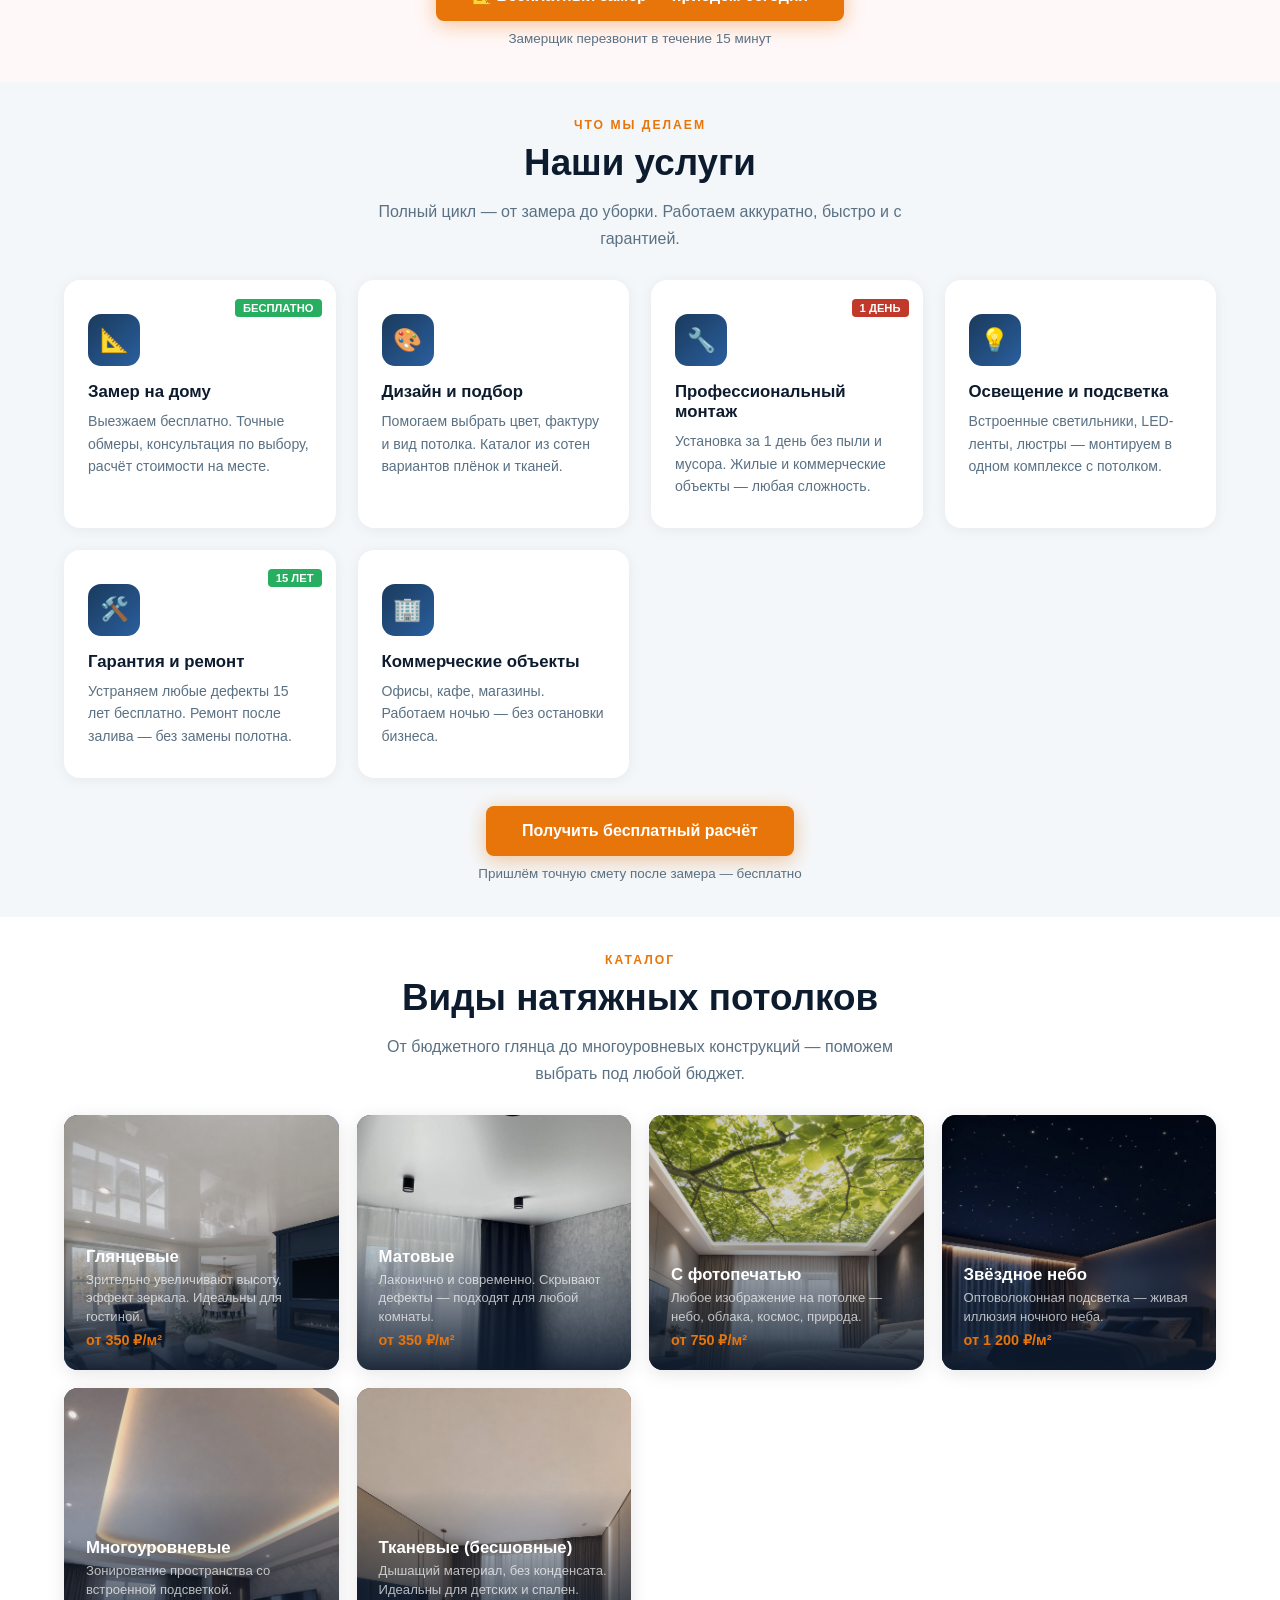
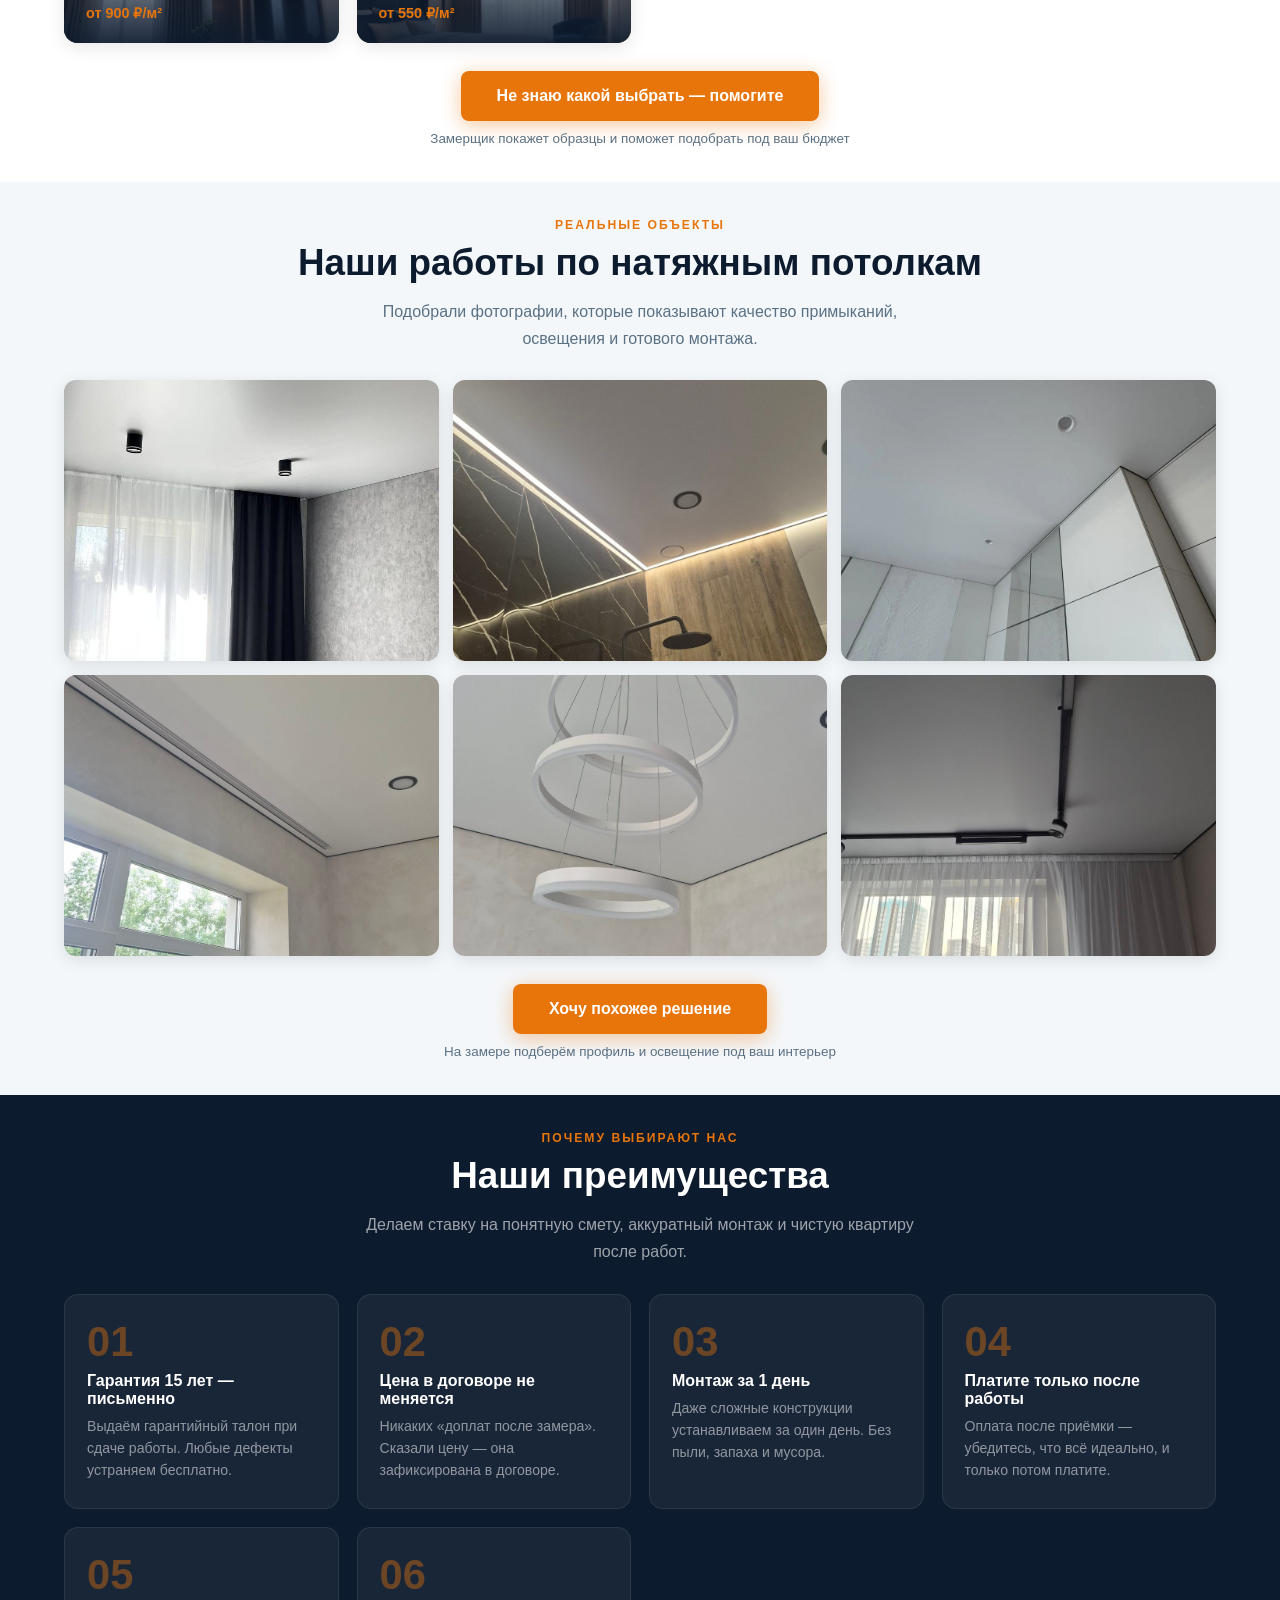
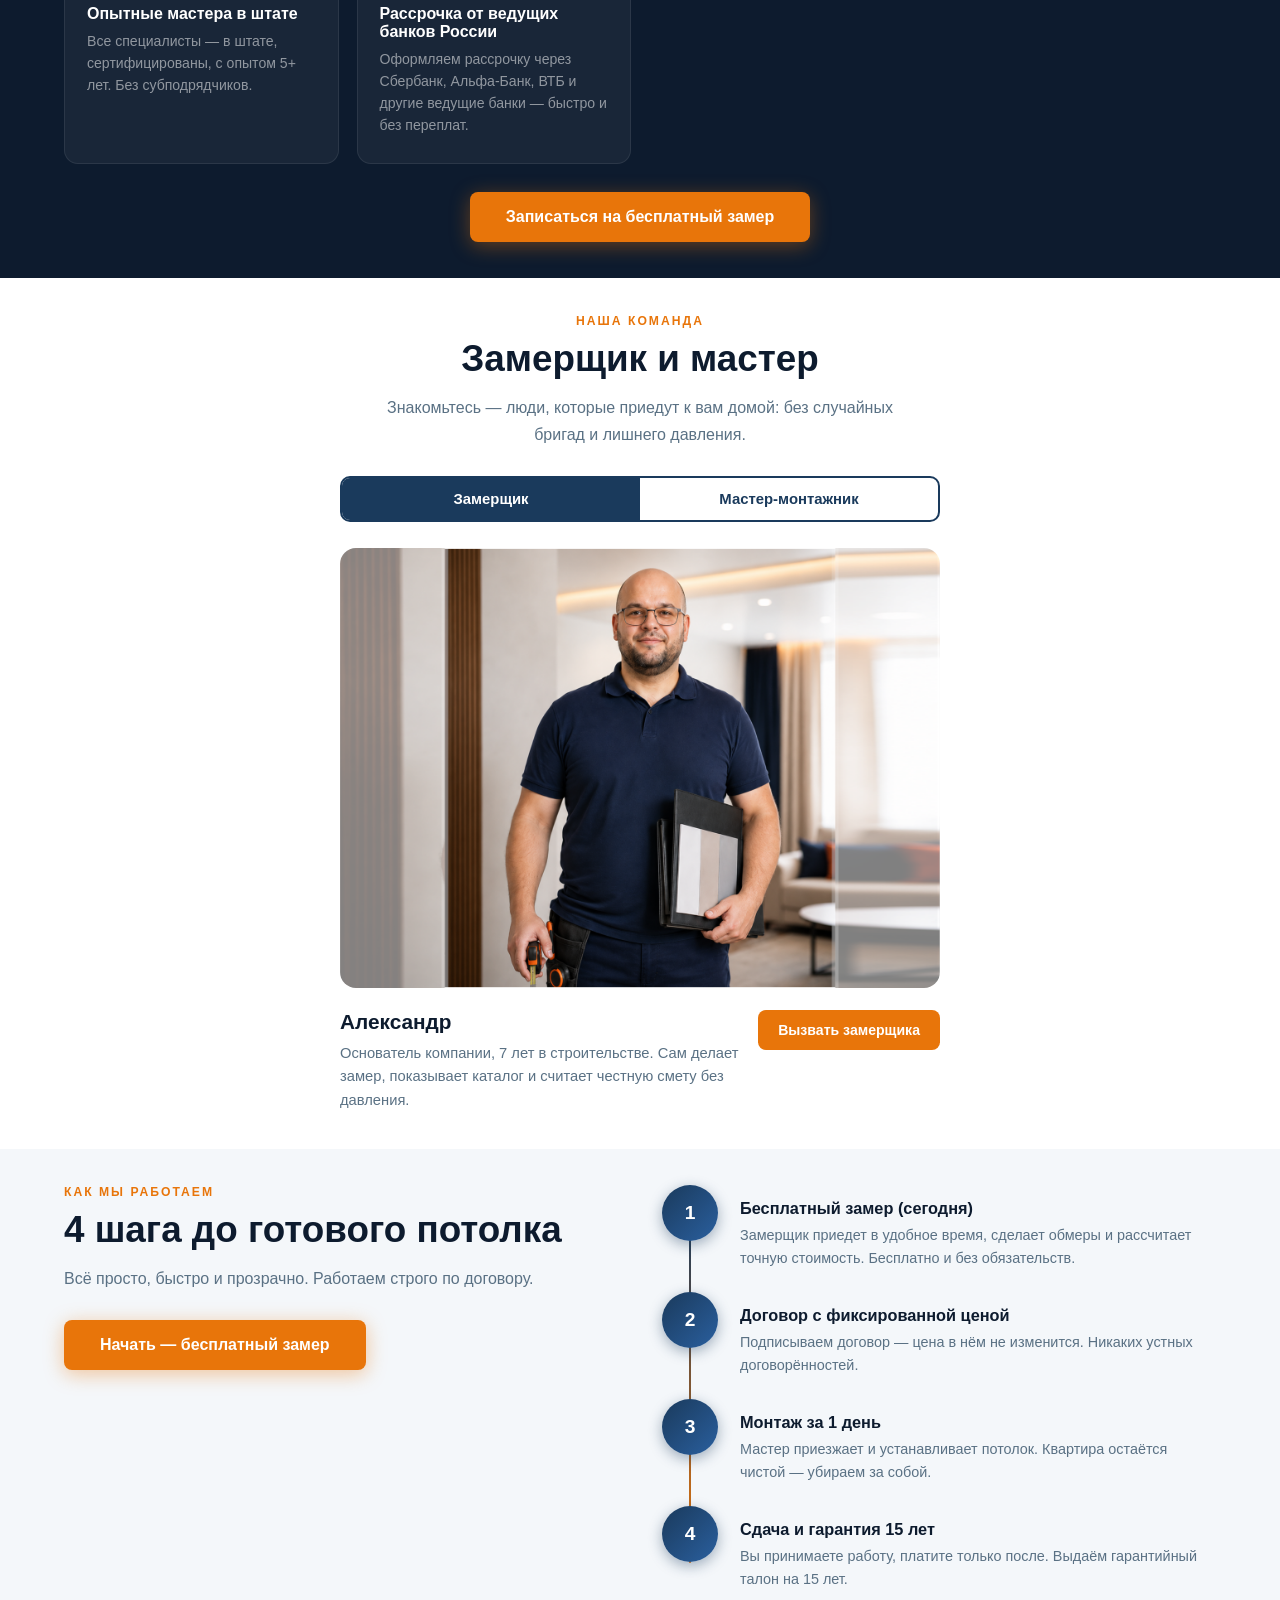
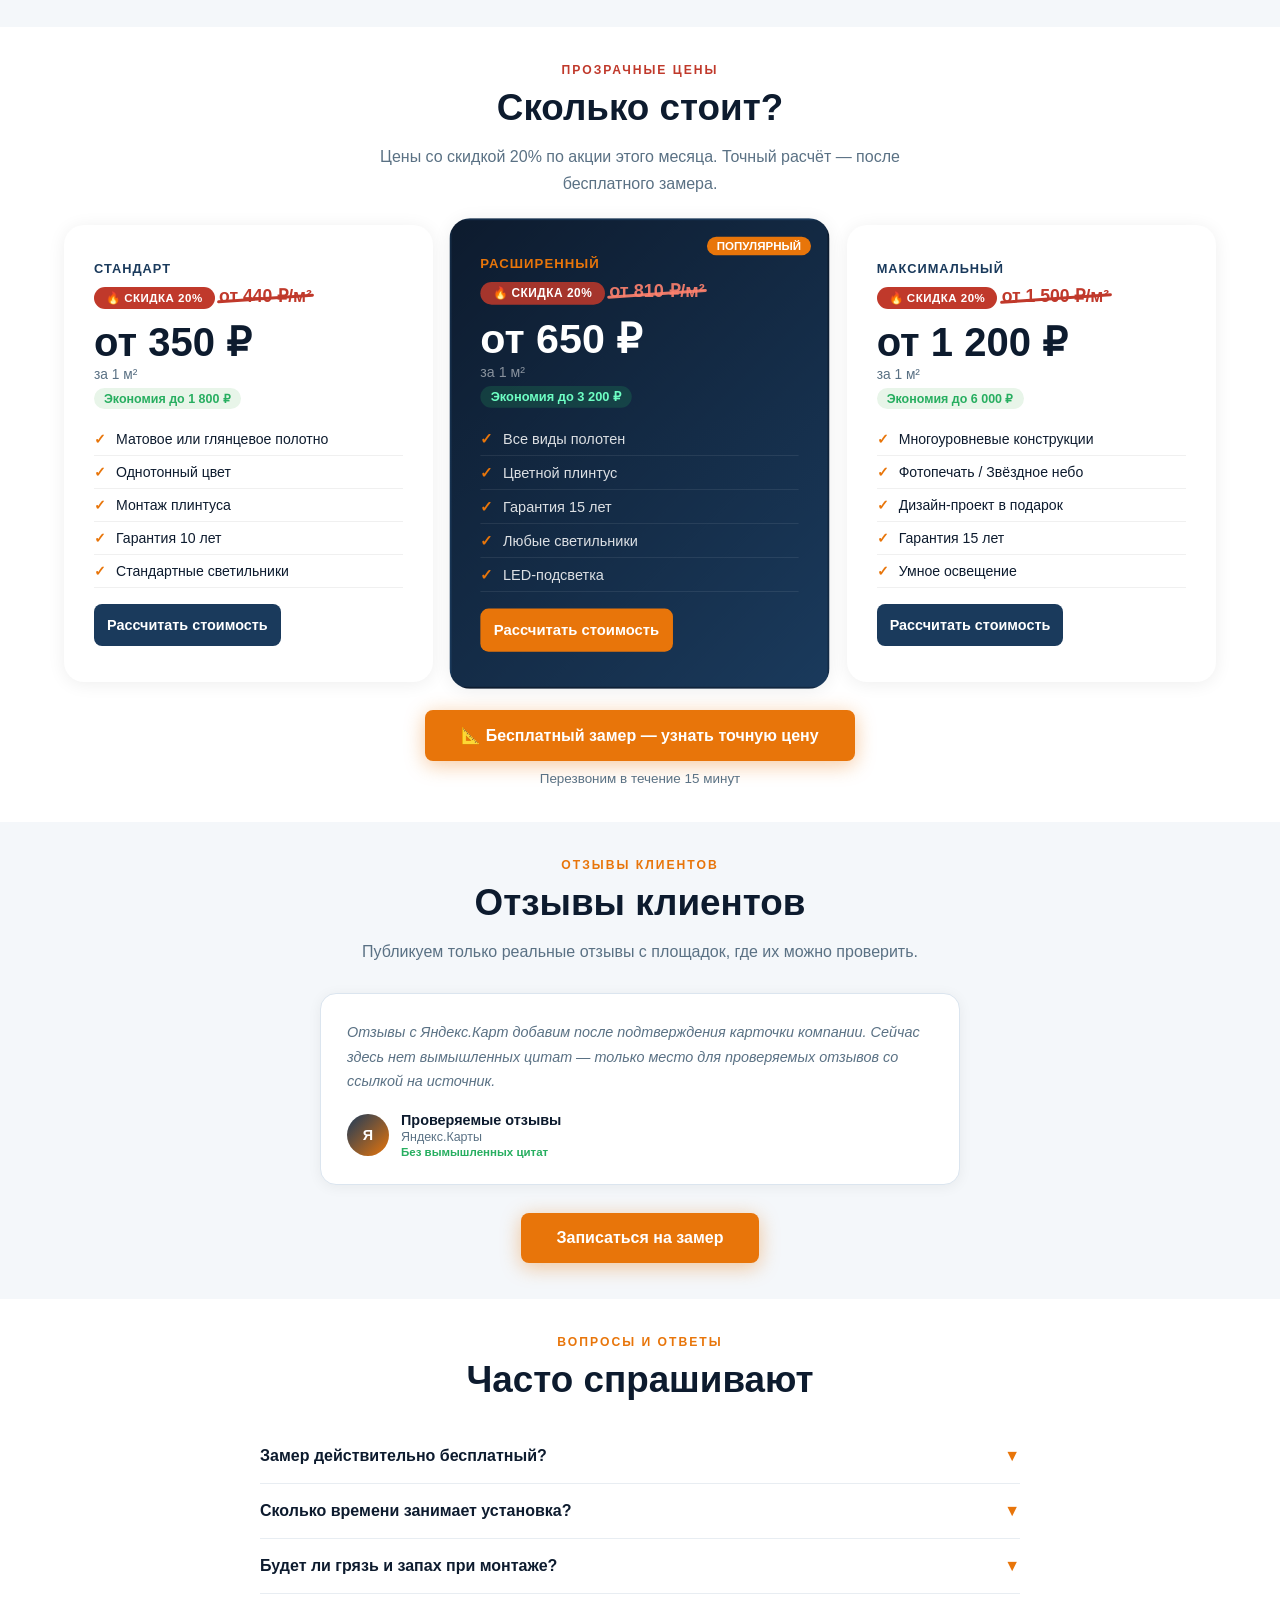
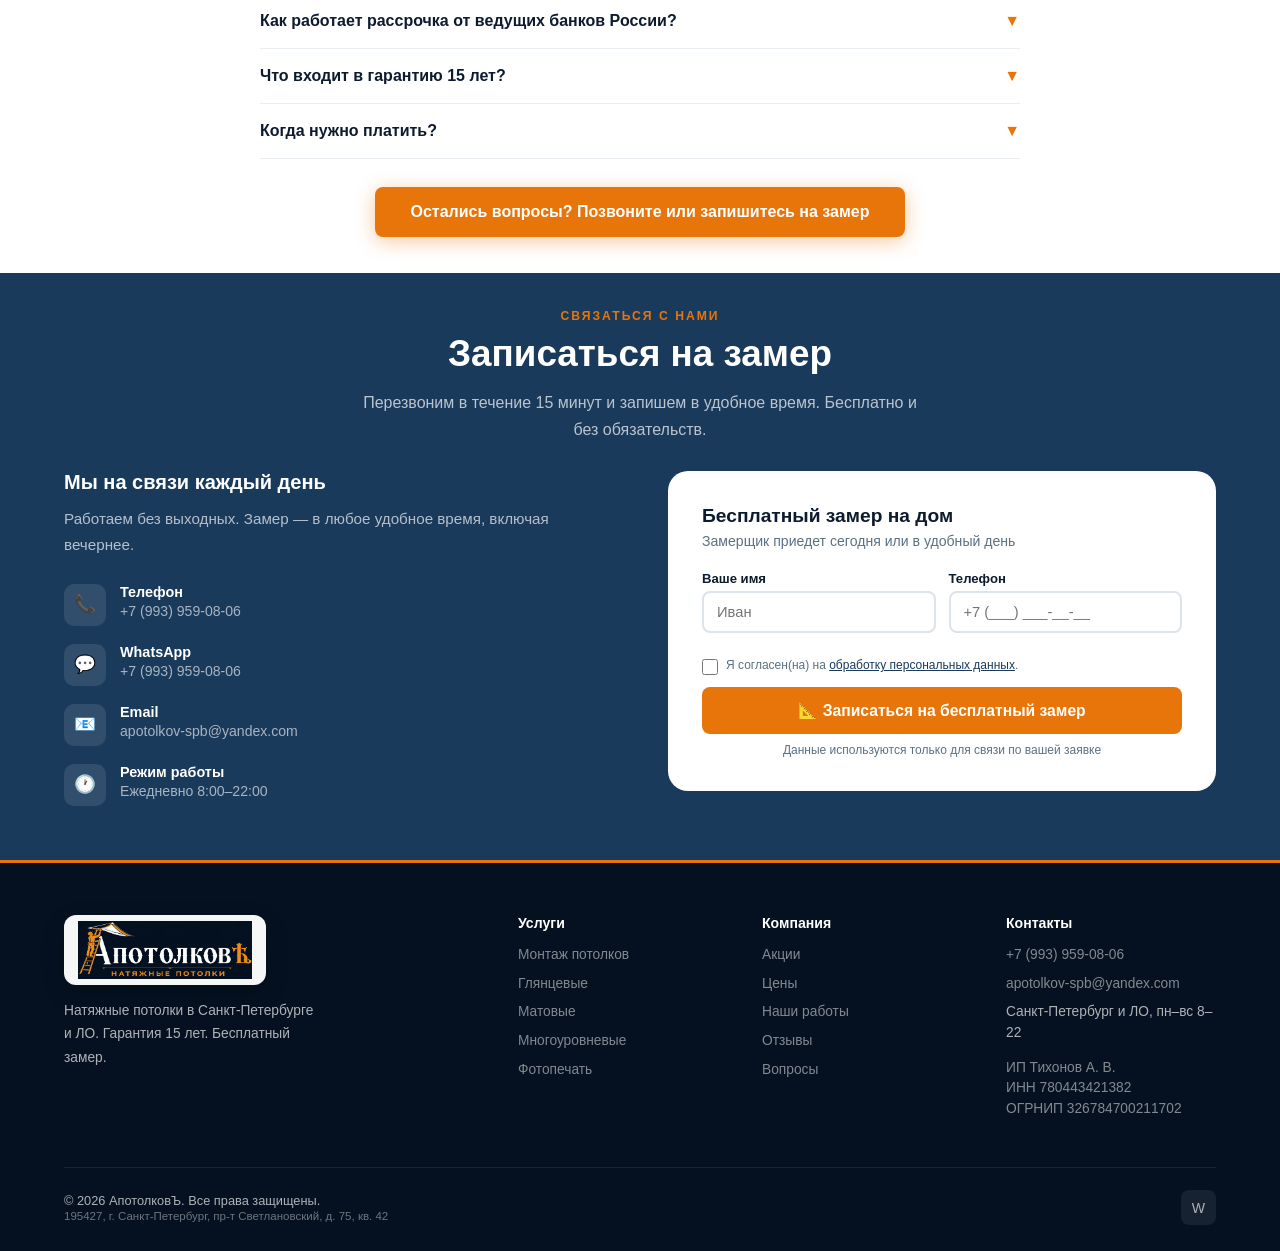
==== commit 9df79883: "Add Yandex mail and metrics setup" ====
--- a/index.html
+++ b/index.html
@@ -7,6 +7,19 @@
   <meta name="description" content="Установка натяжных потолков в Санкт-Петербурге и Ленинградской области от 350 ₽/м². Бесплатный замер, монтаж освещения, теневого профиля и скрытых карнизов.">
   <meta name="robots" content="index, follow, max-image-preview:large">
   <meta name="theme-color" content="#051120">
+  <!-- Yandex.Metrika counter -->
+  <script type="text/javascript">
+      (function(m,e,t,r,i,k,a){
+          m[i]=m[i]||function(){(m[i].a=m[i].a||[]).push(arguments)};
+          m[i].l=1*new Date();
+          for (var j = 0; j < document.scripts.length; j++) {if (document.scripts[j].src === r) { return; }}
+          k=e.createElement(t),a=e.getElementsByTagName(t)[0],k.async=1,k.src=r,a.parentNode.insertBefore(k,a)
+      })(window, document,'script','https://mc.yandex.ru/metrika/tag.js?id=110120483', 'ym');
+
+      ym(110120483, 'init', {ssr:true, webvisor:true, clickmap:true, ecommerce:"dataLayer", referrer: document.referrer, url: location.href, accurateTrackBounce:true, trackLinks:true});
+  </script>
+  <noscript><div><img src="https://mc.yandex.ru/watch/110120483" style="position:absolute; left:-9999px;" alt="" /></div></noscript>
+  <!-- /Yandex.Metrika counter -->
   <link rel="canonical" href="https://apostolkov.ru/">
   <link rel="icon" href="assets/favicon.svg" type="image/svg+xml">
   <meta property="og:type" content="website">
@@ -15,7 +28,7 @@
   <meta property="og:description" content="Замер, расчёт и монтаж натяжных потолков. Реальные фотографии выполненных работ.">
   <meta property="og:url" content="https://apostolkov.ru/">
   <meta property="og:image" content="https://apostolkov.ru/assets/img/works/contour-light.jpg">
-  <script type="application/ld+json">{"@context":"https://schema.org","@type":"HomeAndConstructionBusiness","name":"АпотолковЪ","legalName":"ИП Тихонов Александр Владимирович","url":"https://apostolkov.ru/","telephone":"+7-993-959-08-06","email":"info@apostolkov.ru","taxID":"780443421382","areaServed":["Санкт-Петербург","Ленинградская область"],"priceRange":"от 350 ₽/м²","openingHours":"Mo-Su 08:00-22:00"}</script>
+  <script type="application/ld+json">{"@context":"https://schema.org","@type":"HomeAndConstructionBusiness","name":"АпотолковЪ","legalName":"ИП Тихонов Александр Владимирович","url":"https://apostolkov.ru/","telephone":"+7-993-959-08-06","email":"apotolkov-spb@yandex.com","taxID":"780443421382","areaServed":["Санкт-Петербург","Ленинградская область"],"priceRange":"от 350 ₽/м²","openingHours":"Mo-Su 08:00-22:00"}</script>
   <link rel="stylesheet" href="css/style.css">
 </head>
 <body>
@@ -587,7 +600,7 @@
         <div class="contact-icon">📧</div>
         <div>
           <strong>Email</strong>
-          <span>info@apostolkov.ru</span>
+          <span>apotolkov-spb@yandex.com</span>
         </div>
       </div>
       <div class="contact-item">
@@ -655,7 +668,7 @@
       <h4>Контакты</h4>
       <ul>
         <li><a href="tel:+79939590806">+7 (993) 959-08-06</a></li>
-        <li><a href="mailto:info@apostolkov.ru">info@apostolkov.ru</a></li>
+        <li><a href="mailto:apotolkov-spb@yandex.com">apotolkov-spb@yandex.com</a></li>
         <li>Санкт-Петербург и ЛО, пн–вс 8–22</li>
         <li class="footer-legal">ИП Тихонов А. В.<br>ИНН 780443421382<br>ОГРНИП 326784700211702</li>
       </ul>
@@ -739,7 +752,7 @@
       <p><strong>Цель:</strong> обратная связь, консультация, согласование замера и подготовка расчёта стоимости.</p>
       <p><strong>Действия с данными:</strong> сбор, запись, хранение, использование для связи, блокирование и удаление.</p>
       <p><strong>Срок:</strong> до достижения цели обращения, но не более одного года, если иной срок не требуется законом или договором.</p>
-      <p>Согласие можно отозвать письмом на <a href="mailto:info@apostolkov.ru">info@apostolkov.ru</a>. Данные не публикуются и не используются для рекламной рассылки без отдельного согласия.</p>
+      <p>Согласие можно отозвать письмом на <a href="mailto:apotolkov-spb@yandex.com">apotolkov-spb@yandex.com</a>. Данные не публикуются и не используются для рекламной рассылки без отдельного согласия.</p>
       <p class="privacy-warning"><strong>Оператор:</strong> ИП Тихонов Александр Владимирович, ИНН 780443421382, ОГРНИП 326784700211702. Адрес: 195427, Россия, г. Санкт-Петербург, пр-т Светлановский, д. 75, кв. 42.</p>
     </div>
   </div>
